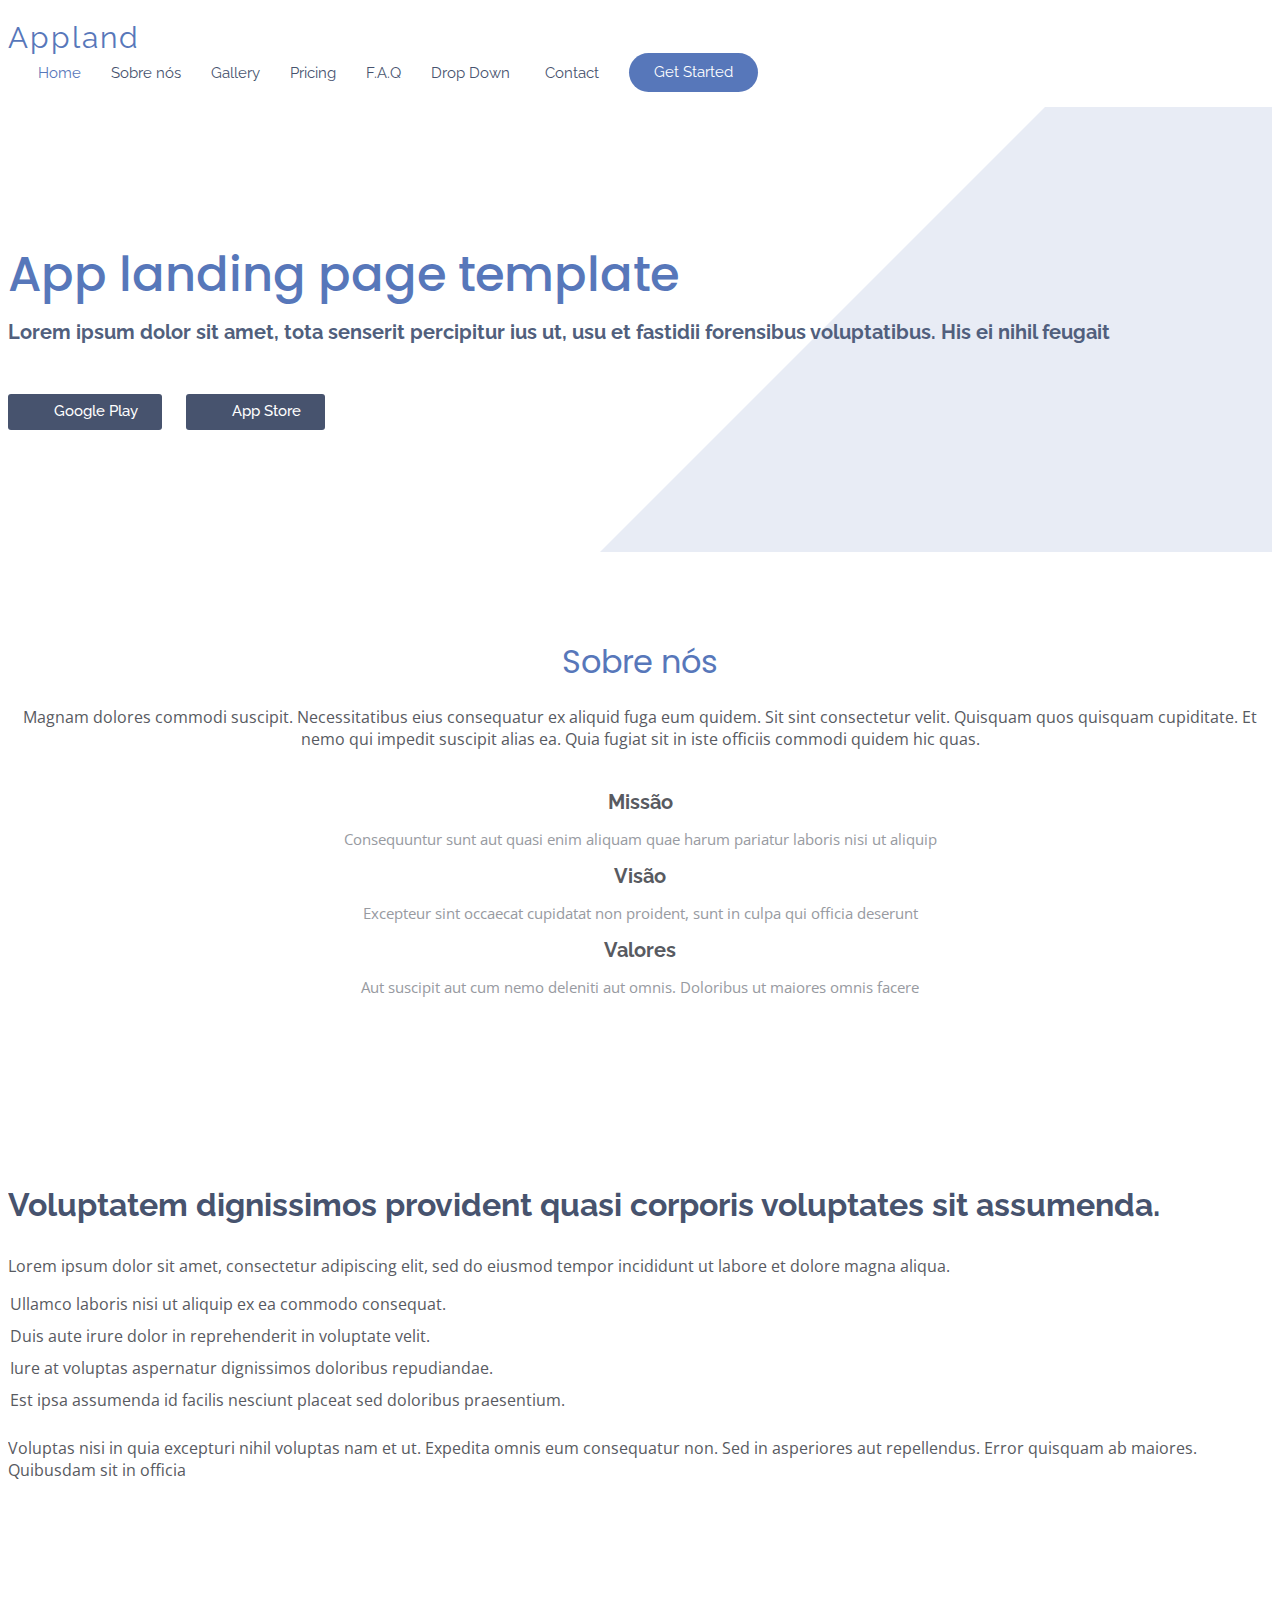
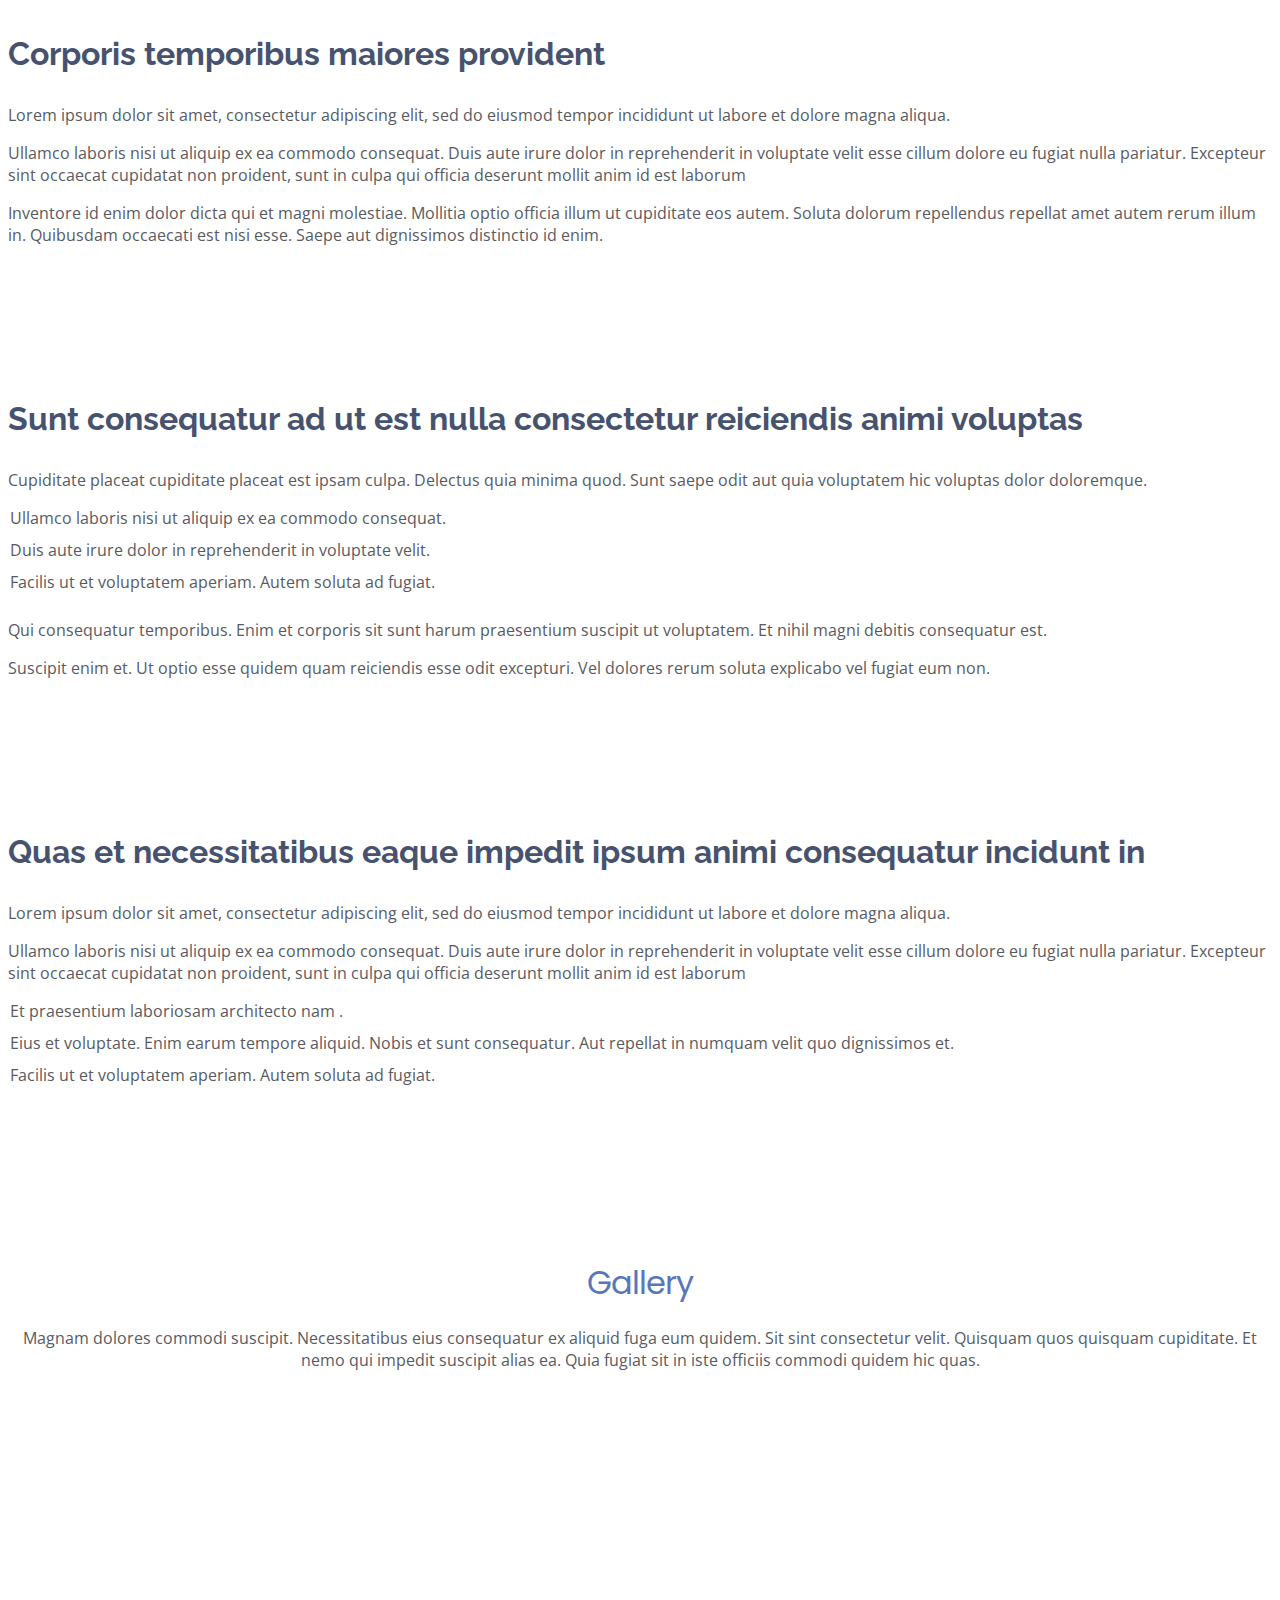
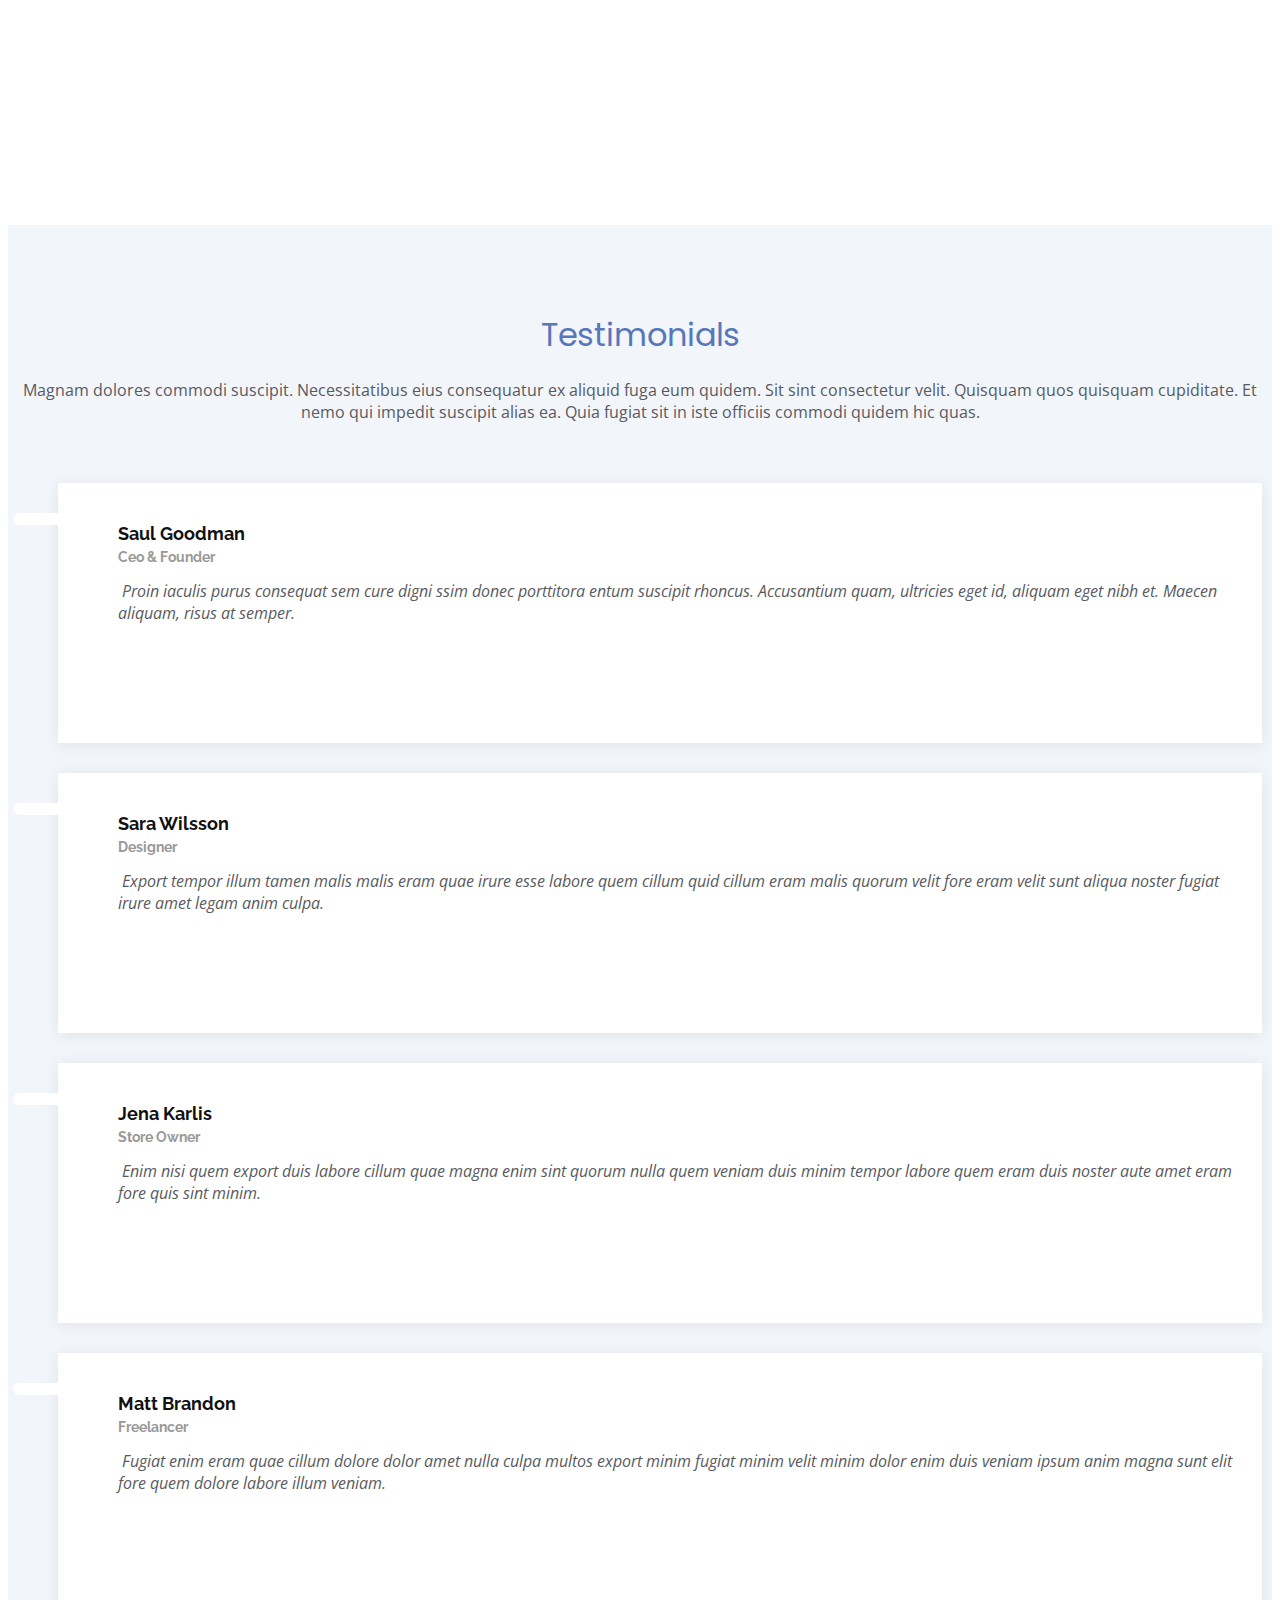
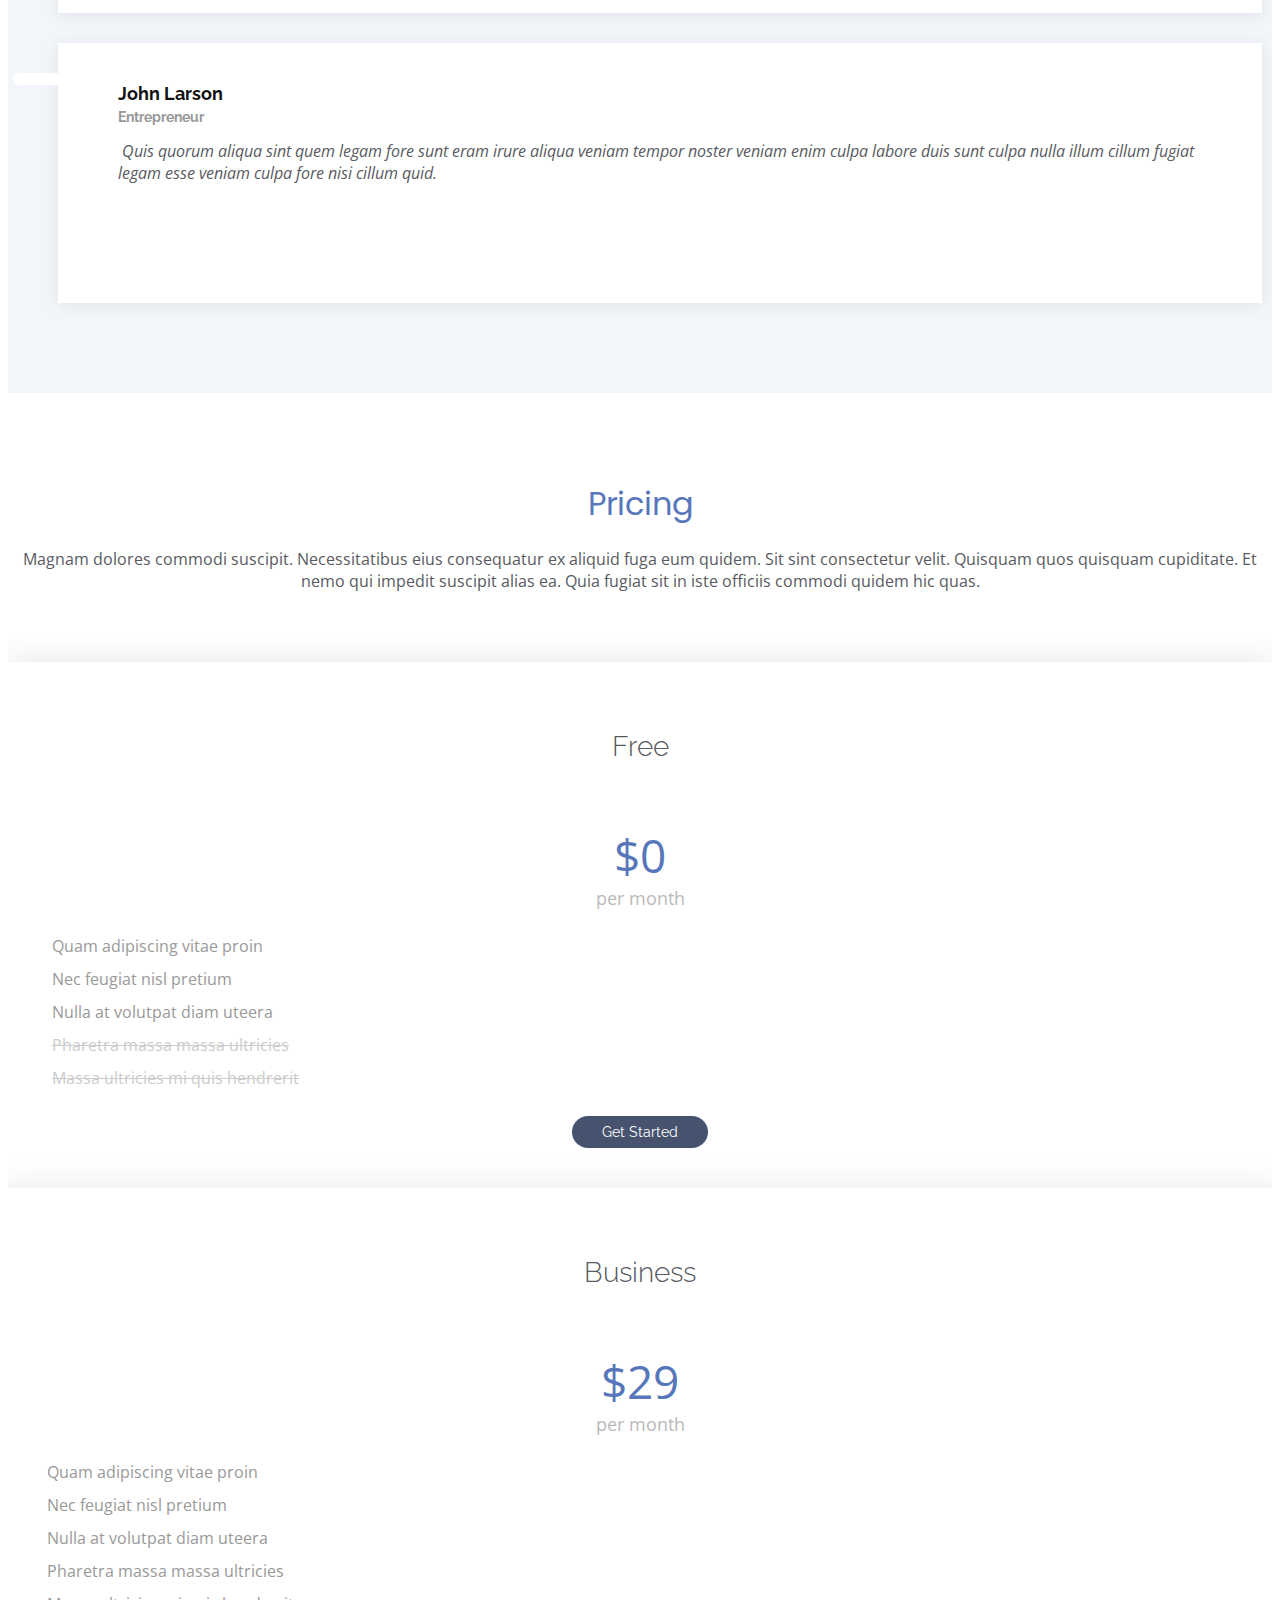
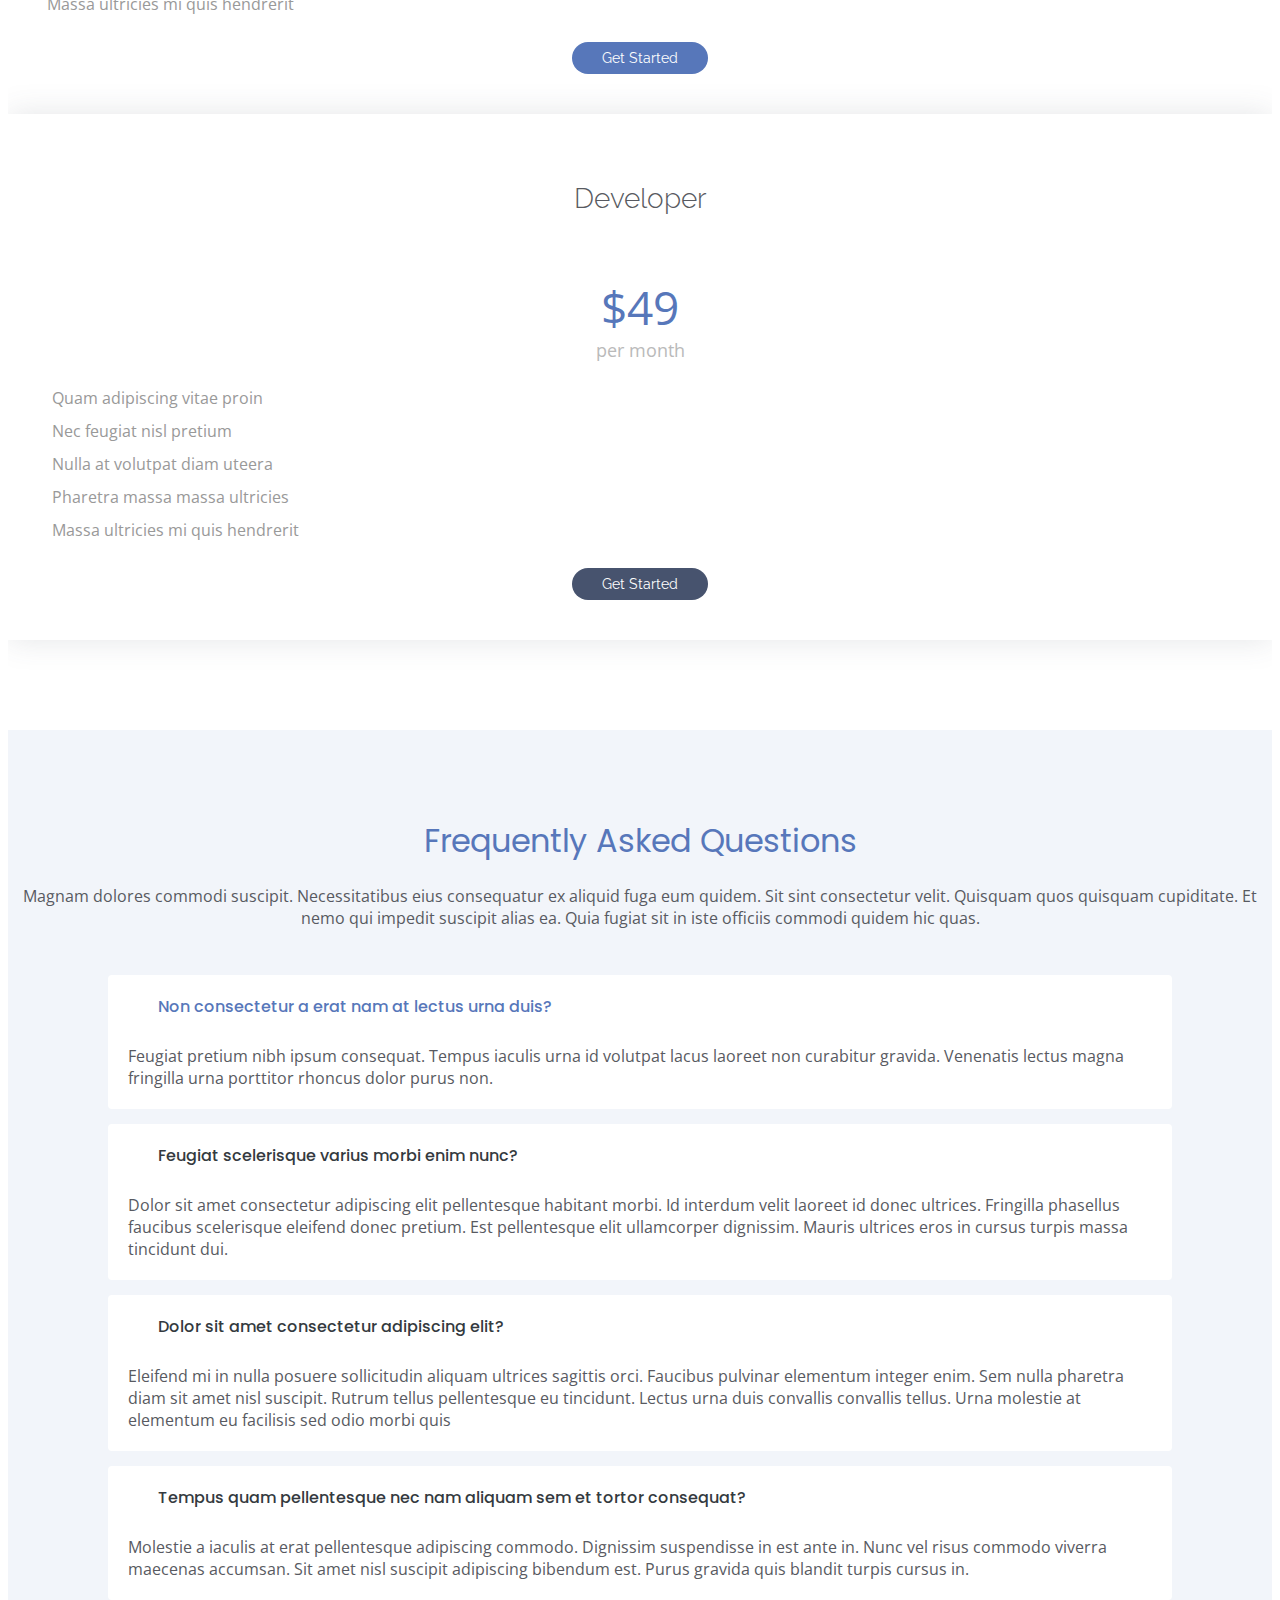
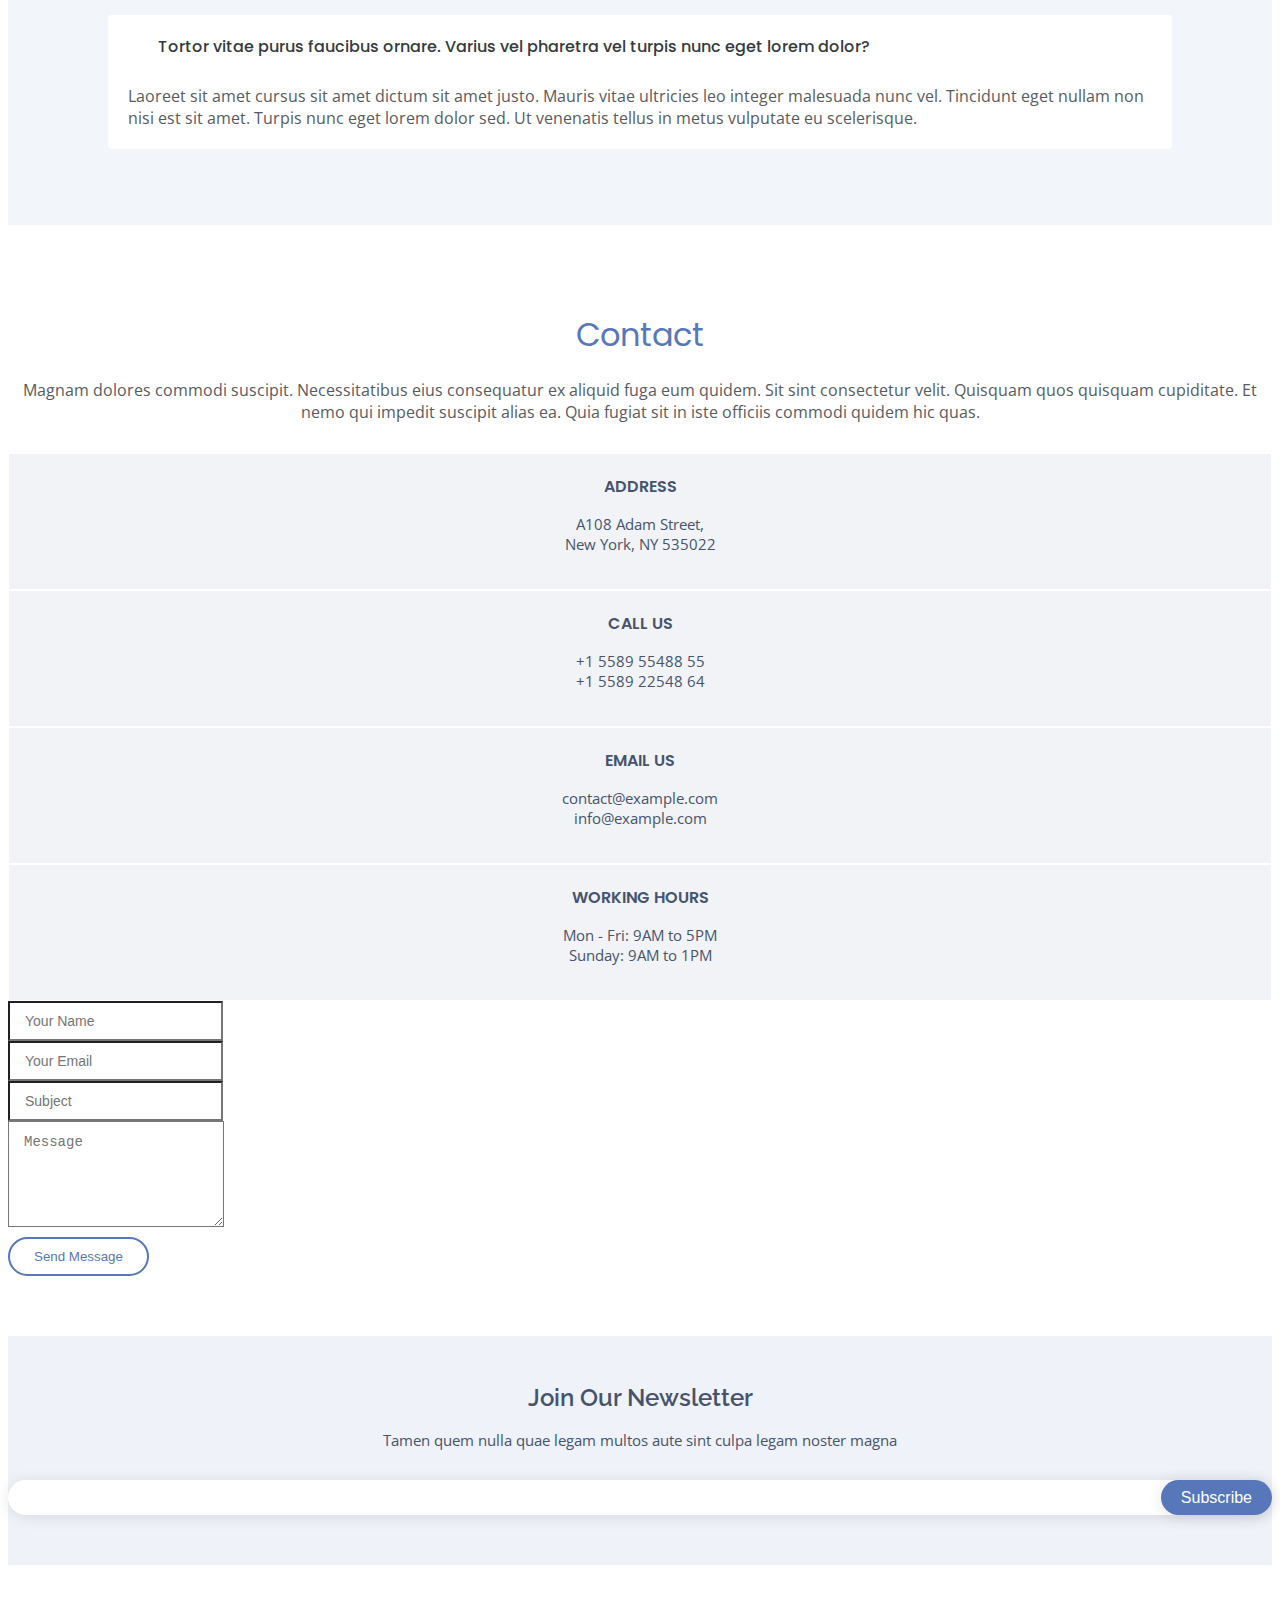
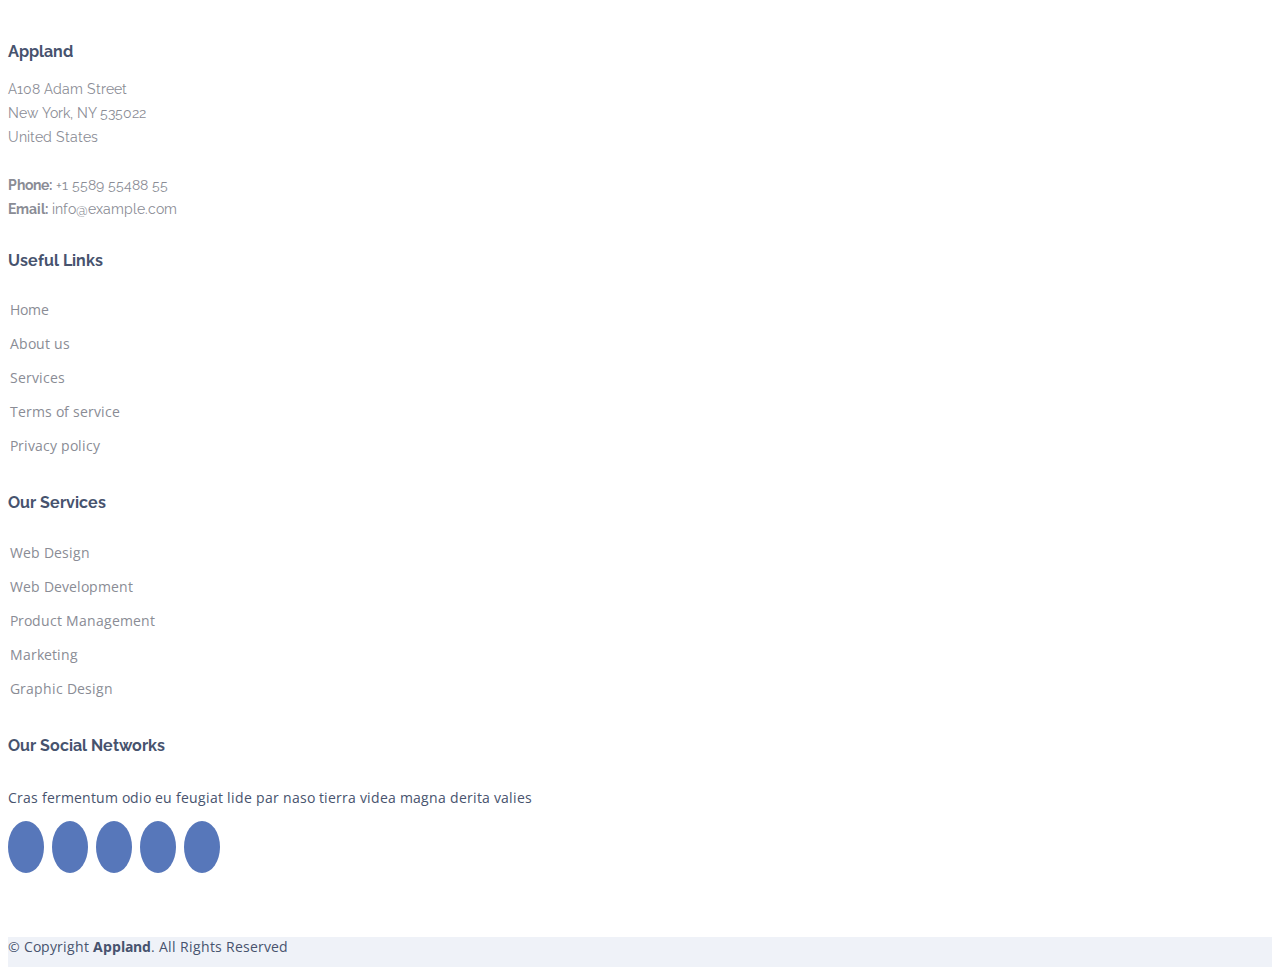
==== index.html @ a2b872aa "feat: adding about-us section structure" ====
<!DOCTYPE html>
<html lang="en">

<head>
  <meta charset="utf-8">
  <meta content="width=device-width, initial-scale=1.0" name="viewport">

  <title>Appland Bootstrap Template - Index</title>
  <meta content="" name="description">
  <meta content="" name="keywords">

  <!-- Favicons -->
  <link href="assets/img/favicon.png" rel="icon">
  <link href="assets/img/apple-touch-icon.png" rel="apple-touch-icon">

  <!-- Google Fonts -->
  <link href="https://fonts.googleapis.com/css?family=Open+Sans:300,300i,400,400i,600,600i,700,700i|Raleway:300,300i,400,400i,500,500i,600,600i,700,700i|Poppins:300,300i,400,400i,500,500i,600,600i,700,700i" rel="stylesheet">

  <!-- Vendor CSS Files -->
  <link href="assets/vendor/aos/aos.css" rel="stylesheet">
  <link href="assets/vendor/bootstrap/css/bootstrap.min.css" rel="stylesheet">
  <link href="assets/vendor/bootstrap-icons/bootstrap-icons.css" rel="stylesheet">
  <link href="assets/vendor/boxicons/css/boxicons.min.css" rel="stylesheet">
  <link href="assets/vendor/glightbox/css/glightbox.min.css" rel="stylesheet">
  <link href="assets/vendor/swiper/swiper-bundle.min.css" rel="stylesheet">

  <!-- Template Main CSS File -->
  <link href="assets/css/style.css" rel="stylesheet">

  <!-- =======================================================
  * Template Name: Appland - v4.3.0
  * Template URL: https://bootstrapmade.com/free-bootstrap-app-landing-page-template/
  * Author: BootstrapMade.com
  * License: https://bootstrapmade.com/license/
  ======================================================== -->
</head>

<body>

  <!-- ======= Header ======= -->
  <header id="header" class="fixed-top  header-transparent ">
    <div class="container d-flex align-items-center justify-content-between">

      <div class="logo">
        <h1><a href="index.html">Appland</a></h1>
        <!-- Uncomment below if you prefer to use an image logo -->
        <!-- <a href="index.html"><img src="assets/img/logo.png" alt="" class="img-fluid"></a>-->
      </div>

      <nav id="navbar" class="navbar">
        <ul>
          <li><a class="nav-link scrollto active" href="#hero">Home</a></li>
          <li><a class="nav-link scrollto" href="#about-us">Sobre nós</a></li>
          <li><a class="nav-link scrollto" href="#gallery">Gallery</a></li>
          <li><a class="nav-link scrollto" href="#pricing">Pricing</a></li>
          <li><a class="nav-link scrollto" href="#faq">F.A.Q</a></li>
          <li class="dropdown"><a href="#"><span>Drop Down</span> <i class="bi bi-chevron-down"></i></a>
            <ul>
              <li><a href="#">Drop Down 1</a></li>
              <li class="dropdown"><a href="#"><span>Deep Drop Down</span> <i class="bi bi-chevron-right"></i></a>
                <ul>
                  <li><a href="#">Deep Drop Down 1</a></li>
                  <li><a href="#">Deep Drop Down 2</a></li>
                  <li><a href="#">Deep Drop Down 3</a></li>
                  <li><a href="#">Deep Drop Down 4</a></li>
                  <li><a href="#">Deep Drop Down 5</a></li>
                </ul>
              </li>
              <li><a href="#">Drop Down 2</a></li>
              <li><a href="#">Drop Down 3</a></li>
              <li><a href="#">Drop Down 4</a></li>
            </ul>
          </li>
          <li><a class="nav-link scrollto" href="#contact">Contact</a></li>
          <li><a class="getstarted scrollto" href="#features">Get Started</a></li>
        </ul>
        <i class="bi bi-list mobile-nav-toggle"></i>
      </nav><!-- .navbar -->

    </div>
  </header><!-- End Header -->

  <!-- ======= Hero Section ======= -->
  <section id="hero" class="d-flex align-items-center">

    <div class="container">
      <div class="row">
        <div class="col-lg-6 d-lg-flex flex-lg-column justify-content-center align-items-stretch pt-5 pt-lg-0 order-2 order-lg-1" data-aos="fade-up">
          <div>
            <h1>App landing page template</h1>
            <h2>Lorem ipsum dolor sit amet, tota senserit percipitur ius ut, usu et fastidii forensibus voluptatibus. His ei nihil feugait</h2>
            <a href="#" class="download-btn"><i class="bx bxl-play-store"></i> Google Play</a>
            <a href="#" class="download-btn"><i class="bx bxl-apple"></i> App Store</a>
          </div>
        </div>
        <div class="col-lg-6 d-lg-flex flex-lg-column align-items-stretch order-1 order-lg-2 hero-img" data-aos="fade-up">
          <img src="assets/img/hero-img.png" class="img-fluid" alt="">
        </div>
      </div>
    </div>

  </section><!-- End Hero -->

  <main id="main">

    <!-- ======= App Features Section ======= -->
    <!--
    <section id="features" class="features">
      <div class="container">

        <div class="section-title">
          <h2>App Features</h2>
          <p>Magnam dolores commodi suscipit. Necessitatibus eius consequatur ex aliquid fuga eum quidem. Sit sint consectetur velit. Quisquam quos quisquam cupiditate. Et nemo qui impedit suscipit alias ea. Quia fugiat sit in iste officiis commodi quidem hic quas.</p>
        </div>

        <div class="row no-gutters">
          <div class="col-xl-7 d-flex align-items-stretch order-2 order-lg-1">
            <div class="content d-flex flex-column justify-content-center">
              <div class="row">
                <div class="col-md-6 icon-box" data-aos="fade-up">
                  <i class="bx bx-receipt"></i>
                  <h4>Corporis voluptates sit</h4>
                  <p>Consequuntur sunt aut quasi enim aliquam quae harum pariatur laboris nisi ut aliquip</p>
                </div>
                <div class="col-md-6 icon-box" data-aos="fade-up" data-aos-delay="100">
                  <i class="bx bx-cube-alt"></i>
                  <h4>Ullamco laboris nisi</h4>
                  <p>Excepteur sint occaecat cupidatat non proident, sunt in culpa qui officia deserunt</p>
                </div>
                <div class="col-md-6 icon-box" data-aos="fade-up" data-aos-delay="200">
                  <i class="bx bx-images"></i>
                  <h4>Labore consequatur</h4>
                  <p>Aut suscipit aut cum nemo deleniti aut omnis. Doloribus ut maiores omnis facere</p>
                </div>
                <div class="col-md-6 icon-box" data-aos="fade-up" data-aos-delay="300">
                  <i class="bx bx-shield"></i>
                  <h4>Beatae veritatis</h4>
                  <p>Expedita veritatis consequuntur nihil tempore laudantium vitae denat pacta</p>
                </div>
                <div class="col-md-6 icon-box" data-aos="fade-up" data-aos-delay="400">
                  <i class="bx bx-atom"></i>
                  <h4>Molestiae dolor</h4>
                  <p>Et fuga et deserunt et enim. Dolorem architecto ratione tensa raptor marte</p>
                </div>
                <div class="col-md-6 icon-box" data-aos="fade-up" data-aos-delay="500">
                  <i class="bx bx-id-card"></i>
                  <h4>Explicabo consectetur</h4>
                  <p>Est autem dicta beatae suscipit. Sint veritatis et sit quasi ab aut inventore</p>
                </div>
              </div>
            </div>
          </div>
          <div class="image col-xl-5 d-flex align-items-stretch justify-content-center order-1 order-lg-2" data-aos="fade-left" data-aos-delay="100">
            <img src="assets/img/features.svg" class="img-fluid" alt="">
          </div>
        </div>

      </div>
    </section>
    -->
    <!-- End App Features Section -->

    <!-- ======= About Us Section ======= -->
    <section id="about-us" class="about-us">
      <div class="container">

        <div class="section-title">
          <h2>Sobre nós</h2>
          <p>Magnam dolores commodi suscipit. Necessitatibus eius consequatur ex aliquid fuga eum quidem. Sit sint consectetur velit. Quisquam quos quisquam cupiditate. Et nemo qui impedit suscipit alias ea. Quia fugiat sit in iste officiis commodi quidem hic quas.</p>
        </div>
          <div class="row">
            <div class="col-md-4 icon-box" data-aos="fade-up">
              <div class="row">
                <i class="bx bx-bullseye"></i>
                <h4>Missão</h4>
                <p>Consequuntur sunt aut quasi enim aliquam quae harum pariatur laboris nisi ut aliquip</p>
              </div>
            </div>
            <div class="col-md-4 icon-box" data-aos="fade-up" data-aos-delay="100">
              <div class="row">
                <i class="bx bx-trending-up"></i>
                <h4>Visão</h4>
                <p>Excepteur sint occaecat cupidatat non proident, sunt in culpa qui officia deserunt</p>
              </div>
            </div>
            <div class="col-md-4 icon-box" data-aos="fade-up" data-aos-delay="200">
              <div class="row">
                <i class="bx bx-star"></i>
                <h4>Valores</h4>
                <p>Aut suscipit aut cum nemo deleniti aut omnis. Doloribus ut maiores omnis facere</p>
              </div>
            </div>
          </div>
      </div>
    </section><!-- End About Us Section -->

    <!-- ======= Details Section ======= -->
    <section id="details" class="details">
      <div class="container">

        <div class="row content">
          <div class="col-md-4" data-aos="fade-right">
            <img src="assets/img/details-1.png" class="img-fluid" alt="">
          </div>
          <div class="col-md-8 pt-4" data-aos="fade-up">
            <h3>Voluptatem dignissimos provident quasi corporis voluptates sit assumenda.</h3>
            <p class="fst-italic">
              Lorem ipsum dolor sit amet, consectetur adipiscing elit, sed do eiusmod tempor incididunt ut labore et dolore
              magna aliqua.
            </p>
            <ul>
              <li><i class="bi bi-check"></i> Ullamco laboris nisi ut aliquip ex ea commodo consequat.</li>
              <li><i class="bi bi-check"></i> Duis aute irure dolor in reprehenderit in voluptate velit.</li>
              <li><i class="bi bi-check"></i> Iure at voluptas aspernatur dignissimos doloribus repudiandae.</li>
              <li><i class="bi bi-check"></i> Est ipsa assumenda id facilis nesciunt placeat sed doloribus praesentium.</li>
            </ul>
            <p>
              Voluptas nisi in quia excepturi nihil voluptas nam et ut. Expedita omnis eum consequatur non. Sed in asperiores aut repellendus. Error quisquam ab maiores. Quibusdam sit in officia
            </p>
          </div>
        </div>

        <div class="row content">
          <div class="col-md-4 order-1 order-md-2" data-aos="fade-left">
            <img src="assets/img/details-2.png" class="img-fluid" alt="">
          </div>
          <div class="col-md-8 pt-5 order-2 order-md-1" data-aos="fade-up">
            <h3>Corporis temporibus maiores provident</h3>
            <p class="fst-italic">
              Lorem ipsum dolor sit amet, consectetur adipiscing elit, sed do eiusmod tempor incididunt ut labore et dolore
              magna aliqua.
            </p>
            <p>
              Ullamco laboris nisi ut aliquip ex ea commodo consequat. Duis aute irure dolor in reprehenderit in voluptate
              velit esse cillum dolore eu fugiat nulla pariatur. Excepteur sint occaecat cupidatat non proident, sunt in
              culpa qui officia deserunt mollit anim id est laborum
            </p>
            <p>
              Inventore id enim dolor dicta qui et magni molestiae. Mollitia optio officia illum ut cupiditate eos autem. Soluta dolorum repellendus repellat amet autem rerum illum in. Quibusdam occaecati est nisi esse. Saepe aut dignissimos distinctio id enim.
            </p>
          </div>
        </div>

        <div class="row content">
          <div class="col-md-4" data-aos="fade-right">
            <img src="assets/img/details-3.png" class="img-fluid" alt="">
          </div>
          <div class="col-md-8 pt-5" data-aos="fade-up">
            <h3>Sunt consequatur ad ut est nulla consectetur reiciendis animi voluptas</h3>
            <p>Cupiditate placeat cupiditate placeat est ipsam culpa. Delectus quia minima quod. Sunt saepe odit aut quia voluptatem hic voluptas dolor doloremque.</p>
            <ul>
              <li><i class="bi bi-check"></i> Ullamco laboris nisi ut aliquip ex ea commodo consequat.</li>
              <li><i class="bi bi-check"></i> Duis aute irure dolor in reprehenderit in voluptate velit.</li>
              <li><i class="bi bi-check"></i> Facilis ut et voluptatem aperiam. Autem soluta ad fugiat.</li>
            </ul>
            <p>
              Qui consequatur temporibus. Enim et corporis sit sunt harum praesentium suscipit ut voluptatem. Et nihil magni debitis consequatur est.
            </p>
            <p>
              Suscipit enim et. Ut optio esse quidem quam reiciendis esse odit excepturi. Vel dolores rerum soluta explicabo vel fugiat eum non.
            </p>
          </div>
        </div>

        <div class="row content">
          <div class="col-md-4 order-1 order-md-2" data-aos="fade-left">
            <img src="assets/img/details-4.png" class="img-fluid" alt="">
          </div>
          <div class="col-md-8 pt-5 order-2 order-md-1" data-aos="fade-up">
            <h3>Quas et necessitatibus eaque impedit ipsum animi consequatur incidunt in</h3>
            <p class="fst-italic">
              Lorem ipsum dolor sit amet, consectetur adipiscing elit, sed do eiusmod tempor incididunt ut labore et dolore
              magna aliqua.
            </p>
            <p>
              Ullamco laboris nisi ut aliquip ex ea commodo consequat. Duis aute irure dolor in reprehenderit in voluptate
              velit esse cillum dolore eu fugiat nulla pariatur. Excepteur sint occaecat cupidatat non proident, sunt in
              culpa qui officia deserunt mollit anim id est laborum
            </p>
            <ul>
              <li><i class="bi bi-check"></i> Et praesentium laboriosam architecto nam .</li>
              <li><i class="bi bi-check"></i> Eius et voluptate. Enim earum tempore aliquid. Nobis et sunt consequatur. Aut repellat in numquam velit quo dignissimos et.</li>
              <li><i class="bi bi-check"></i> Facilis ut et voluptatem aperiam. Autem soluta ad fugiat.</li>
            </ul>
          </div>
        </div>

      </div>
    </section><!-- End Details Section -->

    <!-- ======= Gallery Section ======= -->
    <section id="gallery" class="gallery">
      <div class="container" data-aos="fade-up">

        <div class="section-title">
          <h2>Gallery</h2>
          <p>Magnam dolores commodi suscipit. Necessitatibus eius consequatur ex aliquid fuga eum quidem. Sit sint consectetur velit. Quisquam quos quisquam cupiditate. Et nemo qui impedit suscipit alias ea. Quia fugiat sit in iste officiis commodi quidem hic quas.</p>
        </div>

      </div>

      <div class="container-fluid" data-aos="fade-up">
        <div class="gallery-slider swiper-container">
          <div class="swiper-wrapper">
            <div class="swiper-slide"><a href="assets/img/gallery/gallery-1.png" class="gallery-lightbox" data-gall="gallery-carousel"><img src="assets/img/gallery/gallery-1.png" class="img-fluid" alt=""></a></div>
            <div class="swiper-slide"><a href="assets/img/gallery/gallery-2.png" class="gallery-lightbox" data-gall="gallery-carousel"><img src="assets/img/gallery/gallery-2.png" class="img-fluid" alt=""></a></div>
            <div class="swiper-slide"><a href="assets/img/gallery/gallery-3.png" class="gallery-lightbox" data-gall="gallery-carousel"><img src="assets/img/gallery/gallery-3.png" class="img-fluid" alt=""></a></div>
            <div class="swiper-slide"><a href="assets/img/gallery/gallery-4.png" class="gallery-lightbox" data-gall="gallery-carousel"><img src="assets/img/gallery/gallery-4.png" class="img-fluid" alt=""></a></div>
            <div class="swiper-slide"><a href="assets/img/gallery/gallery-5.png" class="gallery-lightbox" data-gall="gallery-carousel"><img src="assets/img/gallery/gallery-5.png" class="img-fluid" alt=""></a></div>
            <div class="swiper-slide"><a href="assets/img/gallery/gallery-6.png" class="gallery-lightbox" data-gall="gallery-carousel"><img src="assets/img/gallery/gallery-6.png" class="img-fluid" alt=""></a></div>
            <div class="swiper-slide"><a href="assets/img/gallery/gallery-7.png" class="gallery-lightbox" data-gall="gallery-carousel"><img src="assets/img/gallery/gallery-7.png" class="img-fluid" alt=""></a></div>
            <div class="swiper-slide"><a href="assets/img/gallery/gallery-8.png" class="gallery-lightbox" data-gall="gallery-carousel"><img src="assets/img/gallery/gallery-8.png" class="img-fluid" alt=""></a></div>
            <div class="swiper-slide"><a href="assets/img/gallery/gallery-9.png" class="gallery-lightbox" data-gall="gallery-carousel"><img src="assets/img/gallery/gallery-9.png" class="img-fluid" alt=""></a></div>
            <div class="swiper-slide"><a href="assets/img/gallery/gallery-10.png" class="gallery-lightbox" data-gall="gallery-carousel"><img src="assets/img/gallery/gallery-10.png" class="img-fluid" alt=""></a></div>
            <div class="swiper-slide"><a href="assets/img/gallery/gallery-11.png" class="gallery-lightbox" data-gall="gallery-carousel"><img src="assets/img/gallery/gallery-11.png" class="img-fluid" alt=""></a></div>
            <div class="swiper-slide"><a href="assets/img/gallery/gallery-12.png" class="gallery-lightbox" data-gall="gallery-carousel"><img src="assets/img/gallery/gallery-12.png" class="img-fluid" alt=""></a></div>
          </div>
          <div class="swiper-pagination"></div>
        </div>

      </div>
    </section><!-- End Gallery Section -->

    <!-- ======= Testimonials Section ======= -->
    <section id="testimonials" class="testimonials section-bg">
      <div class="container" data-aos="fade-up">

        <div class="section-title">
          <h2>Testimonials</h2>
          <p>Magnam dolores commodi suscipit. Necessitatibus eius consequatur ex aliquid fuga eum quidem. Sit sint consectetur velit. Quisquam quos quisquam cupiditate. Et nemo qui impedit suscipit alias ea. Quia fugiat sit in iste officiis commodi quidem hic quas.</p>
        </div>

        <div class="testimonials-slider swiper-container" data-aos="fade-up" data-aos-delay="100">
          <div class="swiper-wrapper">

            <div class="swiper-slide">
              <div class="testimonial-item">
                <img src="assets/img/testimonials/testimonials-1.jpg" class="testimonial-img" alt="">
                <h3>Saul Goodman</h3>
                <h4>Ceo &amp; Founder</h4>
                <p>
                  <i class="bx bxs-quote-alt-left quote-icon-left"></i>
                  Proin iaculis purus consequat sem cure digni ssim donec porttitora entum suscipit rhoncus. Accusantium quam, ultricies eget id, aliquam eget nibh et. Maecen aliquam, risus at semper.
                  <i class="bx bxs-quote-alt-right quote-icon-right"></i>
                </p>
              </div>
            </div>

            <div class="swiper-slide">
              <div class="testimonial-item">
                <img src="assets/img/testimonials/testimonials-2.jpg" class="testimonial-img" alt="">
                <h3>Sara Wilsson</h3>
                <h4>Designer</h4>
                <p>
                  <i class="bx bxs-quote-alt-left quote-icon-left"></i>
                  Export tempor illum tamen malis malis eram quae irure esse labore quem cillum quid cillum eram malis quorum velit fore eram velit sunt aliqua noster fugiat irure amet legam anim culpa.
                  <i class="bx bxs-quote-alt-right quote-icon-right"></i>
                </p>
              </div>
            </div>

            <div class="swiper-slide">
              <div class="testimonial-item">
                <img src="assets/img/testimonials/testimonials-3.jpg" class="testimonial-img" alt="">
                <h3>Jena Karlis</h3>
                <h4>Store Owner</h4>
                <p>
                  <i class="bx bxs-quote-alt-left quote-icon-left"></i>
                  Enim nisi quem export duis labore cillum quae magna enim sint quorum nulla quem veniam duis minim tempor labore quem eram duis noster aute amet eram fore quis sint minim.
                  <i class="bx bxs-quote-alt-right quote-icon-right"></i>
                </p>
              </div>
            </div>

            <div class="swiper-slide">
              <div class="testimonial-item">
                <img src="assets/img/testimonials/testimonials-4.jpg" class="testimonial-img" alt="">
                <h3>Matt Brandon</h3>
                <h4>Freelancer</h4>
                <p>
                  <i class="bx bxs-quote-alt-left quote-icon-left"></i>
                  Fugiat enim eram quae cillum dolore dolor amet nulla culpa multos export minim fugiat minim velit minim dolor enim duis veniam ipsum anim magna sunt elit fore quem dolore labore illum veniam.
                  <i class="bx bxs-quote-alt-right quote-icon-right"></i>
                </p>
              </div>
            </div>

            <div class="swiper-slide">
              <div class="testimonial-item">
                <img src="assets/img/testimonials/testimonials-5.jpg" class="testimonial-img" alt="">
                <h3>John Larson</h3>
                <h4>Entrepreneur</h4>
                <p>
                  <i class="bx bxs-quote-alt-left quote-icon-left"></i>
                  Quis quorum aliqua sint quem legam fore sunt eram irure aliqua veniam tempor noster veniam enim culpa labore duis sunt culpa nulla illum cillum fugiat legam esse veniam culpa fore nisi cillum quid.
                  <i class="bx bxs-quote-alt-right quote-icon-right"></i>
                </p>
              </div>
            </div>

          </div>
          <div class="swiper-pagination"></div>
        </div>

      </div>
    </section><!-- End Testimonials Section -->

    <!-- ======= Pricing Section ======= -->
    <section id="pricing" class="pricing">
      <div class="container">

        <div class="section-title">
          <h2>Pricing</h2>
          <p>Magnam dolores commodi suscipit. Necessitatibus eius consequatur ex aliquid fuga eum quidem. Sit sint consectetur velit. Quisquam quos quisquam cupiditate. Et nemo qui impedit suscipit alias ea. Quia fugiat sit in iste officiis commodi quidem hic quas.</p>
        </div>

        <div class="row no-gutters">

          <div class="col-lg-4 box" data-aos="fade-right">
            <h3>Free</h3>
            <h4>$0<span>per month</span></h4>
            <ul>
              <li><i class="bx bx-check"></i> Quam adipiscing vitae proin</li>
              <li><i class="bx bx-check"></i> Nec feugiat nisl pretium</li>
              <li><i class="bx bx-check"></i> Nulla at volutpat diam uteera</li>
              <li class="na"><i class="bx bx-x"></i> <span>Pharetra massa massa ultricies</span></li>
              <li class="na"><i class="bx bx-x"></i> <span>Massa ultricies mi quis hendrerit</span></li>
            </ul>
            <a href="#" class="get-started-btn">Get Started</a>
          </div>

          <div class="col-lg-4 box featured" data-aos="fade-up">
            <h3>Business</h3>
            <h4>$29<span>per month</span></h4>
            <ul>
              <li><i class="bx bx-check"></i> Quam adipiscing vitae proin</li>
              <li><i class="bx bx-check"></i> Nec feugiat nisl pretium</li>
              <li><i class="bx bx-check"></i> Nulla at volutpat diam uteera</li>
              <li><i class="bx bx-check"></i> Pharetra massa massa ultricies</li>
              <li><i class="bx bx-check"></i> Massa ultricies mi quis hendrerit</li>
            </ul>
            <a href="#" class="get-started-btn">Get Started</a>
          </div>

          <div class="col-lg-4 box" data-aos="fade-left">
            <h3>Developer</h3>
            <h4>$49<span>per month</span></h4>
            <ul>
              <li><i class="bx bx-check"></i> Quam adipiscing vitae proin</li>
              <li><i class="bx bx-check"></i> Nec feugiat nisl pretium</li>
              <li><i class="bx bx-check"></i> Nulla at volutpat diam uteera</li>
              <li><i class="bx bx-check"></i> Pharetra massa massa ultricies</li>
              <li><i class="bx bx-check"></i> Massa ultricies mi quis hendrerit</li>
            </ul>
            <a href="#" class="get-started-btn">Get Started</a>
          </div>

        </div>

      </div>
    </section><!-- End Pricing Section -->

    <!-- ======= Frequently Asked Questions Section ======= -->
    <section id="faq" class="faq section-bg">
      <div class="container" data-aos="fade-up">

        <div class="section-title">

          <h2>Frequently Asked Questions</h2>
          <p>Magnam dolores commodi suscipit. Necessitatibus eius consequatur ex aliquid fuga eum quidem. Sit sint consectetur velit. Quisquam quos quisquam cupiditate. Et nemo qui impedit suscipit alias ea. Quia fugiat sit in iste officiis commodi quidem hic quas.</p>
        </div>

        <div class="accordion-list">
          <ul>
            <li data-aos="fade-up">
              <i class="bx bx-help-circle icon-help"></i> <a data-bs-toggle="collapse" class="collapse" data-bs-target="#accordion-list-1">Non consectetur a erat nam at lectus urna duis? <i class="bx bx-chevron-down icon-show"></i><i class="bx bx-chevron-up icon-close"></i></a>
              <div id="accordion-list-1" class="collapse show" data-bs-parent=".accordion-list">
                <p>
                  Feugiat pretium nibh ipsum consequat. Tempus iaculis urna id volutpat lacus laoreet non curabitur gravida. Venenatis lectus magna fringilla urna porttitor rhoncus dolor purus non.
                </p>
              </div>
            </li>

            <li data-aos="fade-up" data-aos-delay="100">
              <i class="bx bx-help-circle icon-help"></i> <a data-bs-toggle="collapse" data-bs-target="#accordion-list-2" class="collapsed">Feugiat scelerisque varius morbi enim nunc? <i class="bx bx-chevron-down icon-show"></i><i class="bx bx-chevron-up icon-close"></i></a>
              <div id="accordion-list-2" class="collapse" data-bs-parent=".accordion-list">
                <p>
                  Dolor sit amet consectetur adipiscing elit pellentesque habitant morbi. Id interdum velit laoreet id donec ultrices. Fringilla phasellus faucibus scelerisque eleifend donec pretium. Est pellentesque elit ullamcorper dignissim. Mauris ultrices eros in cursus turpis massa tincidunt dui.
                </p>
              </div>
            </li>

            <li data-aos="fade-up" data-aos-delay="200">
              <i class="bx bx-help-circle icon-help"></i> <a data-bs-toggle="collapse" data-bs-target="#accordion-list-3" class="collapsed">Dolor sit amet consectetur adipiscing elit? <i class="bx bx-chevron-down icon-show"></i><i class="bx bx-chevron-up icon-close"></i></a>
              <div id="accordion-list-3" class="collapse" data-bs-parent=".accordion-list">
                <p>
                  Eleifend mi in nulla posuere sollicitudin aliquam ultrices sagittis orci. Faucibus pulvinar elementum integer enim. Sem nulla pharetra diam sit amet nisl suscipit. Rutrum tellus pellentesque eu tincidunt. Lectus urna duis convallis convallis tellus. Urna molestie at elementum eu facilisis sed odio morbi quis
                </p>
              </div>
            </li>

            <li data-aos="fade-up" data-aos-delay="300">
              <i class="bx bx-help-circle icon-help"></i> <a data-bs-toggle="collapse" data-bs-target="#accordion-list-4" class="collapsed">Tempus quam pellentesque nec nam aliquam sem et tortor consequat? <i class="bx bx-chevron-down icon-show"></i><i class="bx bx-chevron-up icon-close"></i></a>
              <div id="accordion-list-4" class="collapse" data-bs-parent=".accordion-list">
                <p>
                  Molestie a iaculis at erat pellentesque adipiscing commodo. Dignissim suspendisse in est ante in. Nunc vel risus commodo viverra maecenas accumsan. Sit amet nisl suscipit adipiscing bibendum est. Purus gravida quis blandit turpis cursus in.
                </p>
              </div>
            </li>

            <li data-aos="fade-up" data-aos-delay="400">
              <i class="bx bx-help-circle icon-help"></i> <a data-bs-toggle="collapse" data-bs-target="#accordion-list-5" class="collapsed">Tortor vitae purus faucibus ornare. Varius vel pharetra vel turpis nunc eget lorem dolor? <i class="bx bx-chevron-down icon-show"></i><i class="bx bx-chevron-up icon-close"></i></a>
              <div id="accordion-list-5" class="collapse" data-bs-parent=".accordion-list">
                <p>
                  Laoreet sit amet cursus sit amet dictum sit amet justo. Mauris vitae ultricies leo integer malesuada nunc vel. Tincidunt eget nullam non nisi est sit amet. Turpis nunc eget lorem dolor sed. Ut venenatis tellus in metus vulputate eu scelerisque.
                </p>
              </div>
            </li>

          </ul>
        </div>

      </div>
    </section><!-- End Frequently Asked Questions Section -->

    <!-- ======= Contact Section ======= -->
    <section id="contact" class="contact">
      <div class="container" data-aos="fade-up">

        <div class="section-title">
          <h2>Contact</h2>
          <p>Magnam dolores commodi suscipit. Necessitatibus eius consequatur ex aliquid fuga eum quidem. Sit sint consectetur velit. Quisquam quos quisquam cupiditate. Et nemo qui impedit suscipit alias ea. Quia fugiat sit in iste officiis commodi quidem hic quas.</p>
        </div>

        <div class="row">

          <div class="col-lg-6">
            <div class="row">
              <div class="col-lg-6 info">
                <i class="bx bx-map"></i>
                <h4>Address</h4>
                <p>A108 Adam Street,<br>New York, NY 535022</p>
              </div>
              <div class="col-lg-6 info">
                <i class="bx bx-phone"></i>
                <h4>Call Us</h4>
                <p>+1 5589 55488 55<br>+1 5589 22548 64</p>
              </div>
              <div class="col-lg-6 info">
                <i class="bx bx-envelope"></i>
                <h4>Email Us</h4>
                <p>contact@example.com<br>info@example.com</p>
              </div>
              <div class="col-lg-6 info">
                <i class="bx bx-time-five"></i>
                <h4>Working Hours</h4>
                <p>Mon - Fri: 9AM to 5PM<br>Sunday: 9AM to 1PM</p>
              </div>
            </div>
          </div>

          <div class="col-lg-6">
            <form action="forms/contact.php" method="post" role="form" class="php-email-form" data-aos="fade-up">
              <div class="form-group">
                <input placeholder="Your Name" type="text" name="name" class="form-control" id="name" required>
              </div>
              <div class="form-group mt-3">
                <input placeholder="Your Email" type="email" class="form-control" name="email" id="email" required>
              </div>
              <div class="form-group mt-3">
                <input placeholder="Subject" type="text" class="form-control" name="subject" id="subject" required>
              </div>
              <div class="form-group mt-3">
                <textarea placeholder="Message" class="form-control" name="message" rows="5" required></textarea>
              </div>
              <div class="my-3">
                <div class="loading">Loading</div>
                <div class="error-message"></div>
                <div class="sent-message">Your message has been sent. Thank you!</div>
              </div>
              <div class="text-center"><button type="submit">Send Message</button></div>
            </form>
          </div>

        </div>

      </div>
    </section><!-- End Contact Section -->

  </main><!-- End #main -->

  <!-- ======= Footer ======= -->
  <footer id="footer">

    <div class="footer-newsletter">
      <div class="container">
        <div class="row justify-content-center">
          <div class="col-lg-6">
            <h4>Join Our Newsletter</h4>
            <p>Tamen quem nulla quae legam multos aute sint culpa legam noster magna</p>
            <form action="" method="post">
              <input type="email" name="email"><input type="submit" value="Subscribe">
            </form>
          </div>
        </div>
      </div>
    </div>

    <div class="footer-top">
      <div class="container">
        <div class="row">

          <div class="col-lg-3 col-md-6 footer-contact">
            <h3>Appland</h3>
            <p>
              A108 Adam Street <br>
              New York, NY 535022<br>
              United States <br><br>
              <strong>Phone:</strong> +1 5589 55488 55<br>
              <strong>Email:</strong> info@example.com<br>
            </p>
          </div>

          <div class="col-lg-3 col-md-6 footer-links">
            <h4>Useful Links</h4>
            <ul>
              <li><i class="bx bx-chevron-right"></i> <a href="#">Home</a></li>
              <li><i class="bx bx-chevron-right"></i> <a href="#">About us</a></li>
              <li><i class="bx bx-chevron-right"></i> <a href="#">Services</a></li>
              <li><i class="bx bx-chevron-right"></i> <a href="#">Terms of service</a></li>
              <li><i class="bx bx-chevron-right"></i> <a href="#">Privacy policy</a></li>
            </ul>
          </div>

          <div class="col-lg-3 col-md-6 footer-links">
            <h4>Our Services</h4>
            <ul>
              <li><i class="bx bx-chevron-right"></i> <a href="#">Web Design</a></li>
              <li><i class="bx bx-chevron-right"></i> <a href="#">Web Development</a></li>
              <li><i class="bx bx-chevron-right"></i> <a href="#">Product Management</a></li>
              <li><i class="bx bx-chevron-right"></i> <a href="#">Marketing</a></li>
              <li><i class="bx bx-chevron-right"></i> <a href="#">Graphic Design</a></li>
            </ul>
          </div>

          <div class="col-lg-3 col-md-6 footer-links">
            <h4>Our Social Networks</h4>
            <p>Cras fermentum odio eu feugiat lide par naso tierra videa magna derita valies</p>
            <div class="social-links mt-3">
              <a href="#" class="twitter"><i class="bx bxl-twitter"></i></a>
              <a href="#" class="facebook"><i class="bx bxl-facebook"></i></a>
              <a href="#" class="instagram"><i class="bx bxl-instagram"></i></a>
              <a href="#" class="google-plus"><i class="bx bxl-skype"></i></a>
              <a href="#" class="linkedin"><i class="bx bxl-linkedin"></i></a>
            </div>
          </div>

        </div>
      </div>
    </div>

    <div class="container py-4">
      <div class="copyright">
        &copy; Copyright <strong><span>Appland</span></strong>. All Rights Reserved
      </div>
      
    </div>
  </footer><!-- End Footer -->

  <a href="#" class="back-to-top d-flex align-items-center justify-content-center"><i class="bi bi-arrow-up-short"></i></a>

  <!-- Vendor JS Files -->
  <script src="assets/vendor/aos/aos.js"></script>
  <script src="assets/vendor/bootstrap/js/bootstrap.bundle.min.js"></script>
  <script src="assets/vendor/glightbox/js/glightbox.min.js"></script>
  <script src="assets/vendor/php-email-form/validate.js"></script>
  <script src="assets/vendor/swiper/swiper-bundle.min.js"></script>

  <!-- Template Main JS File -->
  <script src="assets/js/main.js"></script>

</body>

</html>
---- assets/css/style.css ----
/**
* Template Name: Appland - v4.3.0
* Template URL: https://bootstrapmade.com/free-bootstrap-app-landing-page-template/
* Author: BootstrapMade.com
* License: https://bootstrapmade.com/license/
*/

/*--------------------------------------------------------------
# General
--------------------------------------------------------------*/
body {
  font-family: "Open Sans", sans-serif;
  color: #585a61;
}

a {
  color: #5777ba;
  text-decoration: none;
}

a:hover {
  color: #7b94c9;
  text-decoration: none;
}

h1, h2, h3, h4, h5, h6 {
  font-family: "Raleway", sans-serif;
}

/*--------------------------------------------------------------
# Back to top button
--------------------------------------------------------------*/
.back-to-top {
  position: fixed;
  visibility: hidden;
  opacity: 0;
  right: 15px;
  bottom: 15px;
  z-index: 996;
  background: #5777ba;
  width: 40px;
  height: 40px;
  border-radius: 50px;
  transition: all 0.4s;
}

.back-to-top i {
  font-size: 24px;
  color: #fff;
  line-height: 0;
}

.back-to-top:hover {
  background: #748ec6;
  color: #fff;
}

.back-to-top.active {
  visibility: visible;
  opacity: 1;
}

/*--------------------------------------------------------------
# Disable aos animation delay on mobile devices
--------------------------------------------------------------*/
@media screen and (max-width: 768px) {
  [data-aos-delay] {
    transition-delay: 0 !important;
  }
}

/*--------------------------------------------------------------
# Header
--------------------------------------------------------------*/
#header {
  transition: all 0.5s;
  z-index: 997;
  transition: all 0.5s;
  padding: 15px 0;
  background: rgba(255, 255, 255, 0.95);
}

#header.header-transparent {
  background: transparent;
}

#header.header-scrolled {
  background: rgba(255, 255, 255, 0.95);
  box-shadow: 0px 2px 15px rgba(0, 0, 0, 0.1);
}

#header .logo h1 {
  font-size: 30px;
  margin: 0;
  line-height: 1;
  font-weight: 400;
  letter-spacing: 2px;
}

#header .logo h1 a, #header .logo h1 a:hover {
  color: #5777ba;
  text-decoration: none;
}

#header .logo img {
  margin: 0;
  max-height: 40px;
}

/*--------------------------------------------------------------
# Navigation Menu
--------------------------------------------------------------*/
/**
* Desktop Navigation 
*/
.navbar {
  padding: 0;
}

.navbar ul {
  margin: 0;
  padding: 0;
  display: flex;
  list-style: none;
  align-items: center;
}

.navbar li {
  position: relative;
}

.navbar a, .navbar a:focus {
  display: flex;
  align-items: center;
  justify-content: space-between;
  padding: 10px 0 10px 30px;
  font-family: "Raleway", sans-serif;
  font-size: 15px;
  color: #47536e;
  white-space: nowrap;
  transition: 0.3s;
}

.navbar a i, .navbar a:focus i {
  font-size: 12px;
  line-height: 0;
  margin-left: 5px;
}

.navbar a:hover, .navbar .active, .navbar .active:focus, .navbar li:hover > a {
  color: #5777ba;
}

.navbar .getstarted {
  background: #5777ba;
  color: #fff;
  padding: 12px 25px;
  margin-left: 30px;
  color: #fff;
  line-height: 1;
  border-radius: 50px;
}

.navbar .getstarted:hover {
  background: #748ec6;
  color: #fff;
}

.navbar .dropdown ul {
  display: block;
  position: absolute;
  left: 14px;
  top: calc(100% + 30px);
  margin: 0;
  padding: 10px 0;
  z-index: 99;
  opacity: 0;
  visibility: hidden;
  background: #fff;
  box-shadow: 0px 0px 30px rgba(127, 137, 161, 0.25);
  transition: 0.3s;
  border-radius: 4px;
}

.navbar .dropdown ul li {
  min-width: 200px;
}

.navbar .dropdown ul a {
  padding: 10px 20px;
  font-size: 15px;
  text-transform: none;
  font-weight: 600;
}

.navbar .dropdown ul a i {
  font-size: 12px;
}

.navbar .dropdown ul a:hover, .navbar .dropdown ul .active:hover, .navbar .dropdown ul li:hover > a {
  color: #5777ba;
}

.navbar .dropdown:hover > ul {
  opacity: 1;
  top: 100%;
  visibility: visible;
}

.navbar .dropdown .dropdown ul {
  top: 0;
  left: calc(100% - 30px);
  visibility: hidden;
}

.navbar .dropdown .dropdown:hover > ul {
  opacity: 1;
  top: 0;
  left: 100%;
  visibility: visible;
}

@media (max-width: 1366px) {
  .navbar .dropdown .dropdown ul {
    left: -90%;
  }
  .navbar .dropdown .dropdown:hover > ul {
    left: -100%;
  }
}

/**
* Mobile Navigation 
*/
.mobile-nav-toggle {
  color: #47536e;
  font-size: 28px;
  cursor: pointer;
  display: none;
  line-height: 0;
  transition: 0.5s;
}

.mobile-nav-toggle.bi-x {
  color: #fff;
}

@media (max-width: 991px) {
  .mobile-nav-toggle {
    display: block;
  }
  .navbar ul {
    display: none;
  }
}

.navbar-mobile {
  position: fixed;
  overflow: hidden;
  top: 0;
  right: 0;
  left: 0;
  bottom: 0;
  background: rgba(51, 60, 79, 0.9);
  transition: 0.3s;
  z-index: 999;
}

.navbar-mobile .mobile-nav-toggle {
  position: absolute;
  top: 15px;
  right: 15px;
}

.navbar-mobile ul {
  display: block;
  position: absolute;
  top: 55px;
  right: 15px;
  bottom: 15px;
  left: 15px;
  padding: 10px 0;
  border-radius: 6px;
  background-color: #fff;
  overflow-y: auto;
  transition: 0.3s;
}

.navbar-mobile a {
  padding: 10px 20px;
  font-size: 15px;
  color: #47536e;
}

.navbar-mobile a:hover, .navbar-mobile .active, .navbar-mobile li:hover > a {
  color: #5777ba;
}

.navbar-mobile .getstarted {
  margin: 15px;
}

.navbar-mobile .dropdown ul {
  position: static;
  display: none;
  margin: 10px 20px;
  padding: 10px 0;
  z-index: 99;
  opacity: 1;
  visibility: visible;
  background: #fff;
  box-shadow: 0px 0px 30px rgba(127, 137, 161, 0.25);
}

.navbar-mobile .dropdown ul li {
  min-width: 200px;
}

.navbar-mobile .dropdown ul a {
  padding: 10px 20px;
}

.navbar-mobile .dropdown ul a i {
  font-size: 12px;
}

.navbar-mobile .dropdown ul a:hover, .navbar-mobile .dropdown ul .active:hover, .navbar-mobile .dropdown ul li:hover > a {
  color: #5777ba;
}

.navbar-mobile .dropdown > .dropdown-active {
  display: block;
}

/*--------------------------------------------------------------
# Hero Section
--------------------------------------------------------------*/
#hero {
  width: 100%;
  position: relative;
  overflow: hidden;
  padding: 140px 0 100px 0;
}

#hero::before {
  content: '';
  position: absolute;
  right: -100%;
  top: 20%;
  width: 250%;
  height: 200%;
  z-index: -1;
  background-color: #e8ecf5;
  transform: skewY(135deg);
}

#hero h1 {
  margin: 0 0 10px 0;
  font-size: 48px;
  font-weight: 500;
  line-height: 56px;
  color: #5777ba;
  font-family: "Poppins", sans-serif;
}

#hero h2 {
  color: #515f7d;
  margin-bottom: 50px;
  font-size: 20px;
}

#hero .download-btn {
  font-family: "Raleway", sans-serif;
  font-weight: 500;
  font-size: 15px;
  display: inline-block;
  padding: 8px 24px 10px 46px;
  border-radius: 3px;
  transition: 0.5s;
  color: #fff;
  background: #47536e;
  position: relative;
}

#hero .download-btn:hover {
  background: #5777ba;
}

#hero .download-btn i {
  font-size: 20px;
  position: absolute;
  left: 18px;
  top: 8.5px;
}

#hero .download-btn + .download-btn {
  margin-left: 20px;
}

@media (max-width: 991px) {
  #hero {
    text-align: center;
  }
  #hero .download-btn + .download-btn {
    margin: 0 10px;
  }
  #hero .hero-img {
    text-align: center;
  }
  #hero .hero-img img {
    width: 60%;
  }
}

@media (max-width: 768px) {
  #hero h1 {
    font-size: 28px;
    line-height: 36px;
  }
  #hero h2 {
    font-size: 18px;
    line-height: 24px;
    margin-bottom: 30px;
  }
  #hero .hero-img img {
    width: 70%;
  }
}

@media (max-width: 575px) {
  #hero .hero-img img {
    width: 80%;
  }
}

/*--------------------------------------------------------------
# Sections General
--------------------------------------------------------------*/
section {
  padding: 60px 0;
  overflow: hidden;
}

.section-bg {
  background-color: #f2f5fa;
}

.section-title {
  text-align: center;
  padding-bottom: 30px;
}

.section-title h2 {
  font-size: 32px;
  font-weight: 400;
  margin-bottom: 20px;
  padding-bottom: 0;
  color: #5777ba;
  font-family: "Poppins", sans-serif;
}

.section-title p {
  margin-bottom: 0;
}

/*--------------------------------------------------------------
# Breadcrumbs
--------------------------------------------------------------*/
.breadcrumbs {
  padding: 15px 0;
  background-color: #f6f8fb;
  min-height: 40px;
}

.breadcrumbs h2 {
  font-size: 24px;
  font-weight: 300;
}

.breadcrumbs ol {
  display: flex;
  flex-wrap: wrap;
  list-style: none;
  padding: 0;
  margin: 0;
  font-size: 14px;
}

.breadcrumbs ol li + li {
  padding-left: 10px;
}

.breadcrumbs ol li + li::before {
  display: inline-block;
  padding-right: 10px;
  color: #6c757d;
  content: "/";
}

@media (max-width: 768px) {
  .breadcrumbs .d-flex {
    display: block !important;
  }
  .breadcrumbs ol {
    display: block;
  }
  .breadcrumbs ol li {
    display: inline-block;
  }
}

/*--------------------------------------------------------------
# App Features
--------------------------------------------------------------*/
/*
.features .content {
  padding: 30px 0;
}

.features .content .icon-box {
  margin-top: 25px;
}

.features .content .icon-box h4 {
  font-size: 20px;
  font-weight: 700;
  margin: 5px 0 10px 60px;
}

.features .content .icon-box i {
  font-size: 48px;
  float: left;
  color: #5777ba;
}

.features .content .icon-box p {
  font-size: 15px;
  color: #979aa1;
  margin-left: 60px;
}

@media (max-width: 991px) {
  .features .image {
    text-align: center;
  }
  .features .image img {
    max-width: 80%;
  }
}

@media (max-width: 667px) {
  .features .image img {
    max-width: 100%;
  }
}
*/

/*--------------------------------------------------------------
# About Us
--------------------------------------------------------------*/
.about-us .icon-box {
  margin-top: 5px;
  text-align: center;
}

.about-us .icon-box h4 {
  font-size: 20px;
  font-weight: 700;
  margin: 10px 0;
}

.about-us .icon-box i {
  font-size: 48px;
  color: #5777ba;
  
}

.about-us .icon-box p {
  font-size: 15px;
  color: #979aa1;
}

/*--------------------------------------------------------------
# Details
--------------------------------------------------------------*/
.details .content + .content {
  margin-top: 100px;
}

.details .content h3 {
  font-weight: 700;
  font-size: 32px;
  color: #47536e;
}

.details .content ul {
  list-style: none;
  padding: 0;
}

.details .content ul li {
  padding-bottom: 10px;
}

.details .content ul i {
  font-size: 24px;
  padding-right: 2px;
  color: #5777ba;
  line-height: 0;
}

.details .content p:last-child {
  margin-bottom: 0;
}

/*--------------------------------------------------------------
# Gallery
--------------------------------------------------------------*/
.gallery {
  overflow: hidden;
}

.gallery .swiper-slide {
  transition: 0.3s;
}

.gallery .swiper-pagination {
  margin-top: 20px;
  position: relative;
}

.gallery .swiper-pagination .swiper-pagination-bullet {
  width: 12px;
  height: 12px;
  background-color: #fff;
  opacity: 1;
  border: 1px solid #5777ba;
}

.gallery .swiper-pagination .swiper-pagination-bullet-active {
  background-color: #5777ba;
}

.gallery .swiper-slide-active {
  text-align: center;
}

@media (min-width: 992px) {
  .gallery .swiper-wrapper {
    padding: 40px 0;
  }
  .gallery .swiper-slide-active {
    border: 6px solid #5777ba;
    padding: 4px;
    background: #fff;
    z-index: 1;
    transform: scale(1.2);
    margin-top: 10px;
    border-radius: 25px;
  }
}

/*--------------------------------------------------------------
# Testimonials
--------------------------------------------------------------*/
.testimonials .testimonial-item {
  box-sizing: content-box;
  padding: 30px 30px 30px 60px;
  margin: 30px 10px 30px 50px;
  min-height: 200px;
  box-shadow: 0px 2px 15px rgba(0, 0, 0, 0.08);
  position: relative;
  background: #fff;
}

.testimonials .testimonial-item .testimonial-img {
  width: 90px;
  border-radius: 10px;
  border: 6px solid #fff;
  position: absolute;
  left: -45px;
}

.testimonials .testimonial-item h3 {
  font-size: 18px;
  font-weight: bold;
  margin: 10px 0 5px 0;
  color: #111;
}

.testimonials .testimonial-item h4 {
  font-size: 14px;
  color: #999;
  margin: 0;
}

.testimonials .testimonial-item .quote-icon-left, .testimonials .testimonial-item .quote-icon-right {
  color: #e8ecf5;
  font-size: 26px;
}

.testimonials .testimonial-item .quote-icon-left {
  display: inline-block;
  left: -5px;
  position: relative;
}

.testimonials .testimonial-item .quote-icon-right {
  display: inline-block;
  right: -5px;
  position: relative;
  top: 10px;
}

.testimonials .testimonial-item p {
  font-style: italic;
  margin: 15px auto 15px auto;
}

.testimonials .swiper-pagination {
  margin-top: 20px;
  position: relative;
}

.testimonials .swiper-pagination .swiper-pagination-bullet {
  width: 12px;
  height: 12px;
  background-color: #fff;
  opacity: 1;
  border: 1px solid #5777ba;
}

.testimonials .swiper-pagination .swiper-pagination-bullet-active {
  background-color: #5777ba;
}

/*--------------------------------------------------------------
# Pricing
--------------------------------------------------------------*/
.pricing .row {
  padding-top: 40px;
}

.pricing .box {
  padding: 40px;
  margin-bottom: 30px;
  box-shadow: 0px 0px 30px rgba(73, 78, 92, 0.15);
  background: #fff;
  text-align: center;
}

.pricing h3 {
  font-weight: 300;
  margin-bottom: 15px;
  font-size: 28px;
}

.pricing h4 {
  font-size: 46px;
  color: #5777ba;
  font-weight: 400;
  font-family: "Open Sans", sans-serif;
  margin-bottom: 25px;
}

.pricing h4 span {
  color: #bababa;
  font-size: 18px;
  display: block;
}

.pricing ul {
  padding: 0;
  list-style: none;
  color: #999;
  text-align: left;
  line-height: 20px;
}

.pricing ul li {
  padding-bottom: 12px;
}

.pricing ul i {
  color: #5777ba;
  font-size: 18px;
  padding-right: 4px;
}

.pricing ul .na {
  color: #ccc;
}

.pricing ul .na i {
  color: #ccc;
}

.pricing ul .na span {
  text-decoration: line-through;
}

.pricing .get-started-btn {
  background: #47536e;
  display: inline-block;
  padding: 8px 30px;
  border-radius: 20px;
  color: #fff;
  transition: none;
  font-size: 14px;
  font-weight: 400;
  font-family: "Raleway", sans-serif;
  transition: 0.3s;
}

.pricing .get-started-btn:hover {
  background: #5777ba;
}

.pricing .featured {
  z-index: 10;
  margin: -30px -5px 0 -5px;
}

.pricing .featured .get-started-btn {
  background: #5777ba;
}

.pricing .featured .get-started-btn:hover {
  background: #748ec6;
}

@media (max-width: 992px) {
  .pricing .box {
    max-width: 60%;
    margin: 0 auto 30px auto;
  }
}

@media (max-width: 767px) {
  .pricing .box {
    max-width: 80%;
    margin: 0 auto 30px auto;
  }
}

@media (max-width: 420px) {
  .pricing .box {
    max-width: 100%;
    margin: 0 auto 30px auto;
  }
}

/*--------------------------------------------------------------
# Frequently Asked Questions
--------------------------------------------------------------*/
.faq .accordion-list {
  padding: 0 100px;
}

.faq .accordion-list ul {
  padding: 0;
  list-style: none;
}

.faq .accordion-list li + li {
  margin-top: 15px;
}

.faq .accordion-list li {
  padding: 20px;
  background: #fff;
  border-radius: 4px;
  position: relative;
}

.faq .accordion-list a {
  display: block;
  position: relative;
  font-family: "Poppins", sans-serif;
  font-size: 16px;
  line-height: 24px;
  font-weight: 500;
  padding: 0 30px;
  outline: none;
  cursor: pointer;
}

.faq .accordion-list .icon-help {
  font-size: 24px;
  position: absolute;
  right: 0;
  left: 20px;
  color: #b1c0df;
}

.faq .accordion-list .icon-show, .faq .accordion-list .icon-close {
  font-size: 24px;
  position: absolute;
  right: 0;
  top: 0;
}

.faq .accordion-list p {
  margin-bottom: 0;
  padding: 10px 0 0 0;
}

.faq .accordion-list .icon-show {
  display: none;
}

.faq .accordion-list a.collapsed {
  color: #343a40;
}

.faq .accordion-list a.collapsed:hover {
  color: #5777ba;
}

.faq .accordion-list a.collapsed .icon-show {
  display: inline-block;
}

.faq .accordion-list a.collapsed .icon-close {
  display: none;
}

@media (max-width: 1200px) {
  .faq .accordion-list {
    padding: 0;
  }
}

/*--------------------------------------------------------------
# Contact
--------------------------------------------------------------*/
.contact .info {
  padding: 20px 40px;
  background: #f1f3f6;
  color: #47536e;
  text-align: center;
  border: 1px solid #fff;
}

.contact .info i {
  font-size: 48px;
  color: #9fb2d8;
  margin-bottom: 15px;
}

.contact .info h4 {
  padding: 0;
  margin: 0 0 10px 0;
  font-size: 16px;
  font-weight: 600;
  text-transform: uppercase;
  font-family: "Poppins", sans-serif;
}

.contact .info p {
  font-size: 15px;
}

.contact .php-email-form {
  width: 100%;
}

.contact .php-email-form .error-message {
  display: none;
  color: #fff;
  background: #ed3c0d;
  text-align: left;
  padding: 15px;
  font-weight: 600;
}

.contact .php-email-form .error-message br + br {
  margin-top: 25px;
}

.contact .php-email-form .sent-message {
  display: none;
  color: #fff;
  background: #18d26e;
  text-align: center;
  padding: 15px;
  font-weight: 600;
}

.contact .php-email-form .loading {
  display: none;
  background: #fff;
  text-align: center;
  padding: 15px;
}

.contact .php-email-form .loading:before {
  content: "";
  display: inline-block;
  border-radius: 50%;
  width: 24px;
  height: 24px;
  margin: 0 10px -6px 0;
  border: 3px solid #18d26e;
  border-top-color: #eee;
  -webkit-animation: animate-loading 1s linear infinite;
  animation: animate-loading 1s linear infinite;
}

.contact .php-email-form label {
  font-family: "Poppins", sans-serif;
  margin-bottom: 5px;
  color: #8a8c95;
}

.contact .php-email-form input, .contact .php-email-form textarea {
  border-radius: 0;
  box-shadow: none;
  font-size: 14px;
}

.contact .php-email-form input:focus, .contact .php-email-form textarea:focus {
  border-color: #5777ba;
}

.contact .php-email-form input {
  padding: 10px 15px;
}

.contact .php-email-form textarea {
  padding: 12px 15px;
}

.contact .php-email-form button[type="submit"] {
  background: #fff;
  border: 2px solid #5777ba;
  padding: 10px 24px;
  color: #5777ba;
  transition: 0.4s;
  border-radius: 50px;
  margin-top: 5px;
}

.contact .php-email-form button[type="submit"]:hover {
  background: #5777ba;
  color: #fff;
}

@media (max-width: 1024px) {
  .contact .php-email-form {
    padding: 30px 15px 15px 15px;
  }
}

@media (max-width: 768px) {
  .contact .php-email-form {
    padding: 15px 0 0 0;
  }
}

@-webkit-keyframes animate-loading {
  0% {
    transform: rotate(0deg);
  }
  100% {
    transform: rotate(360deg);
  }
}

@keyframes animate-loading {
  0% {
    transform: rotate(0deg);
  }
  100% {
    transform: rotate(360deg);
  }
}

/*--------------------------------------------------------------
# Footer
--------------------------------------------------------------*/
#footer {
  background: #fff;
  padding: 0 0 30px 0;
  color: #47536e;
  font-size: 14px;
  background: #eff2f8;
}

#footer .footer-newsletter {
  padding: 50px 0;
  background: #eff2f8;
  text-align: center;
  font-size: 15px;
}

#footer .footer-newsletter h4 {
  font-size: 24px;
  margin: 0 0 20px 0;
  padding: 0;
  line-height: 1;
  font-weight: 600;
  color: #47536e;
}

#footer .footer-newsletter form {
  margin-top: 30px;
  background: #fff;
  padding: 6px 10px;
  position: relative;
  border-radius: 50px;
  box-shadow: 0px 2px 15px rgba(0, 0, 0, 0.1);
  text-align: left;
}

#footer .footer-newsletter form input[type="email"] {
  border: 0;
  padding: 4px 8px;
  width: calc(100% - 100px);
}

#footer .footer-newsletter form input[type="submit"] {
  position: absolute;
  top: 0;
  right: 0;
  bottom: 0;
  border: 0;
  background: none;
  font-size: 16px;
  padding: 0 20px;
  background: #5777ba;
  color: #fff;
  transition: 0.3s;
  border-radius: 50px;
  box-shadow: 0px 2px 15px rgba(0, 0, 0, 0.1);
}

#footer .footer-newsletter form input[type="submit"]:hover {
  background: #415f9d;
}

#footer .footer-top {
  padding: 60px 0 30px 0;
  background: #fff;
}

#footer .footer-top .footer-contact {
  margin-bottom: 30px;
}

#footer .footer-top .footer-contact h4 {
  font-size: 22px;
  margin: 0 0 30px 0;
  padding: 2px 0 2px 0;
  line-height: 1;
  font-weight: 700;
  color: #47536e;
}

#footer .footer-top .footer-contact p {
  font-size: 14px;
  line-height: 24px;
  margin-bottom: 0;
  font-family: "Raleway", sans-serif;
  color: #8a8c95;
}

#footer .footer-top h4 {
  font-size: 16px;
  font-weight: bold;
  color: #47536e;
  position: relative;
  padding-bottom: 12px;
}

#footer .footer-top .footer-links {
  margin-bottom: 30px;
}

#footer .footer-top .footer-links ul {
  list-style: none;
  padding: 0;
  margin: 0;
}

#footer .footer-top .footer-links ul i {
  padding-right: 2px;
  color: #9fb2d8;
  font-size: 18px;
  line-height: 1;
}

#footer .footer-top .footer-links ul li {
  padding: 10px 0;
  display: flex;
  align-items: center;
}

#footer .footer-top .footer-links ul li:first-child {
  padding-top: 0;
}

#footer .footer-top .footer-links ul a {
  color: #8a8c95;
  transition: 0.3s;
  display: inline-block;
  line-height: 1;
}

#footer .footer-top .footer-links ul a:hover {
  text-decoration: none;
  color: #5777ba;
}

#footer .footer-top .social-links a {
  font-size: 18px;
  display: inline-block;
  background: #5777ba;
  color: #fff;
  line-height: 1;
  padding: 8px 0;
  margin-right: 4px;
  border-radius: 50%;
  text-align: center;
  width: 36px;
  height: 36px;
  transition: 0.3s;
}

#footer .footer-top .social-links a:hover {
  background: #27282c;
  color: #fff;
  text-decoration: none;
}

#footer .copyright {
  text-align: center;
  float: left;
  color: #47536e;
}

#footer .credits {
  float: right;
  text-align: center;
  font-size: 13px;
  color: #47536e;
}

@media (max-width: 768px) {
  #footer .copyright, #footer .credits {
    float: none;
    text-align: center;
    padding: 5px 0;
  }
}
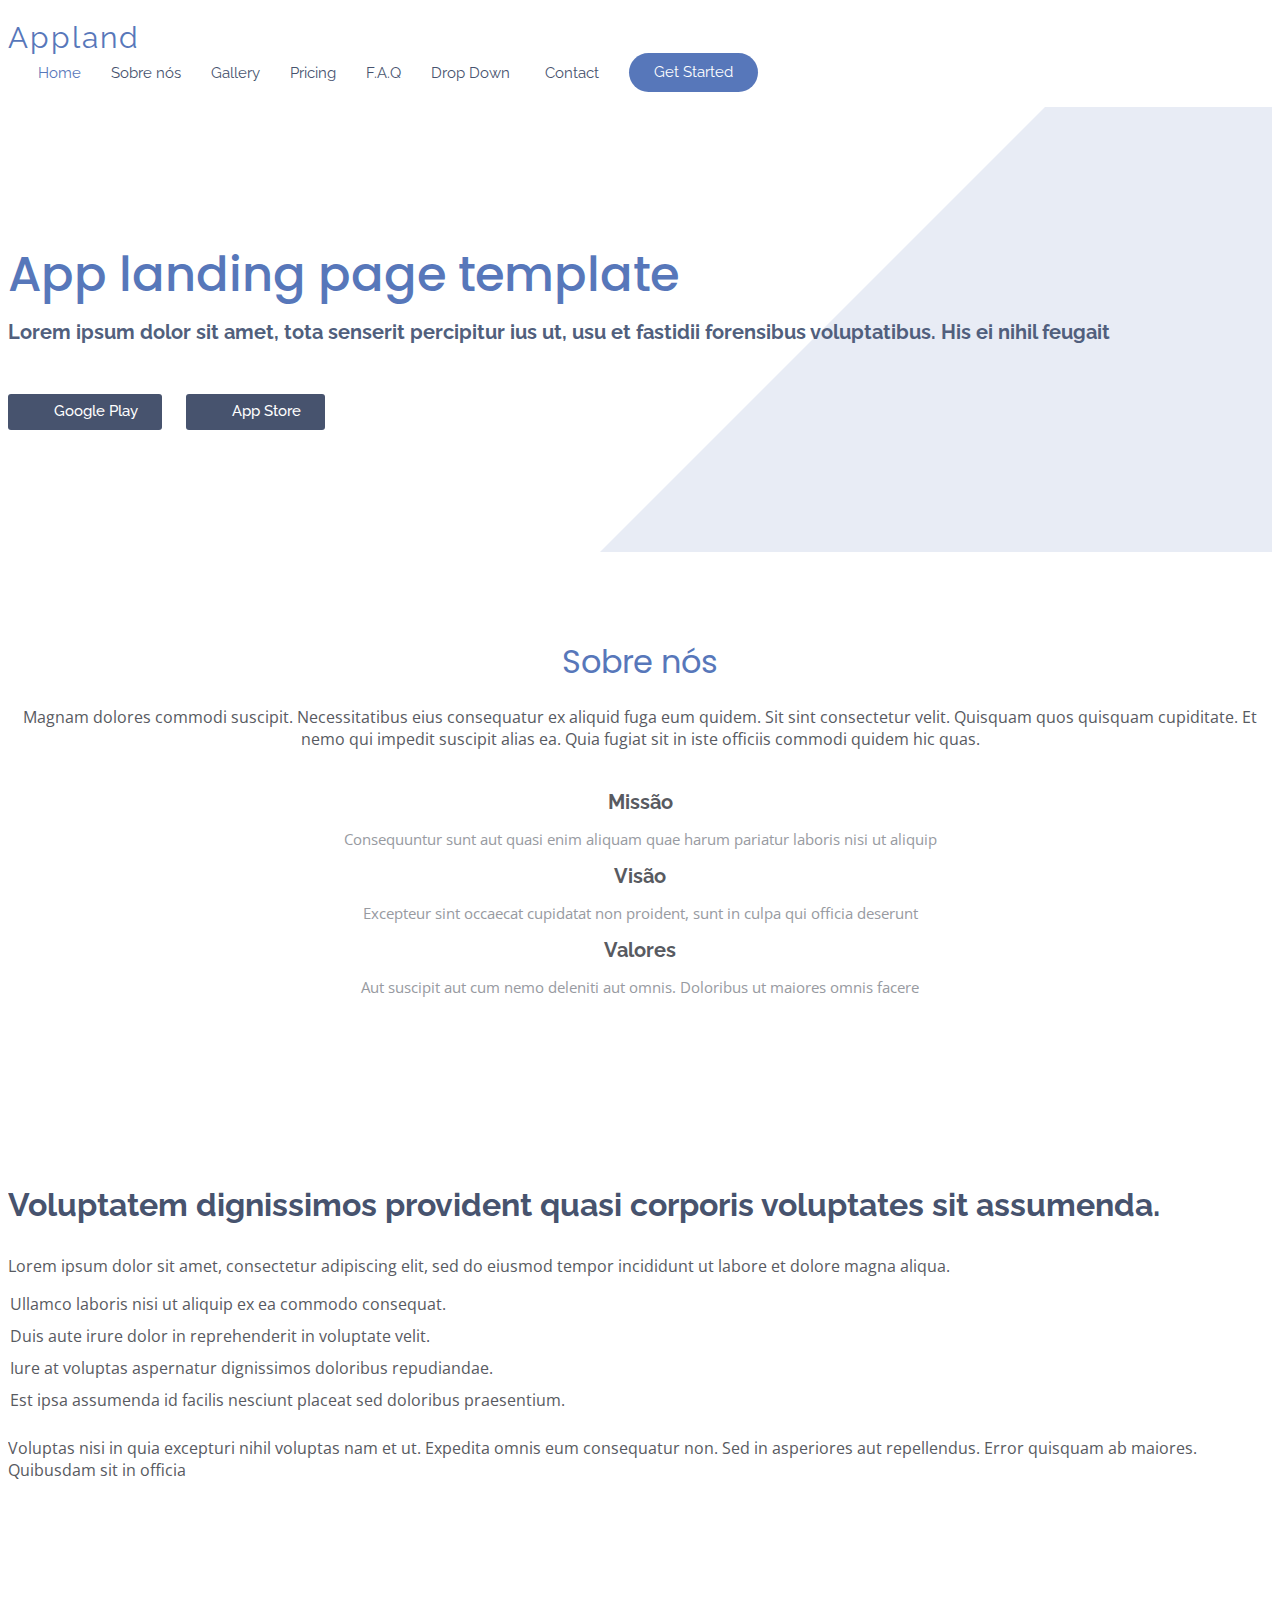
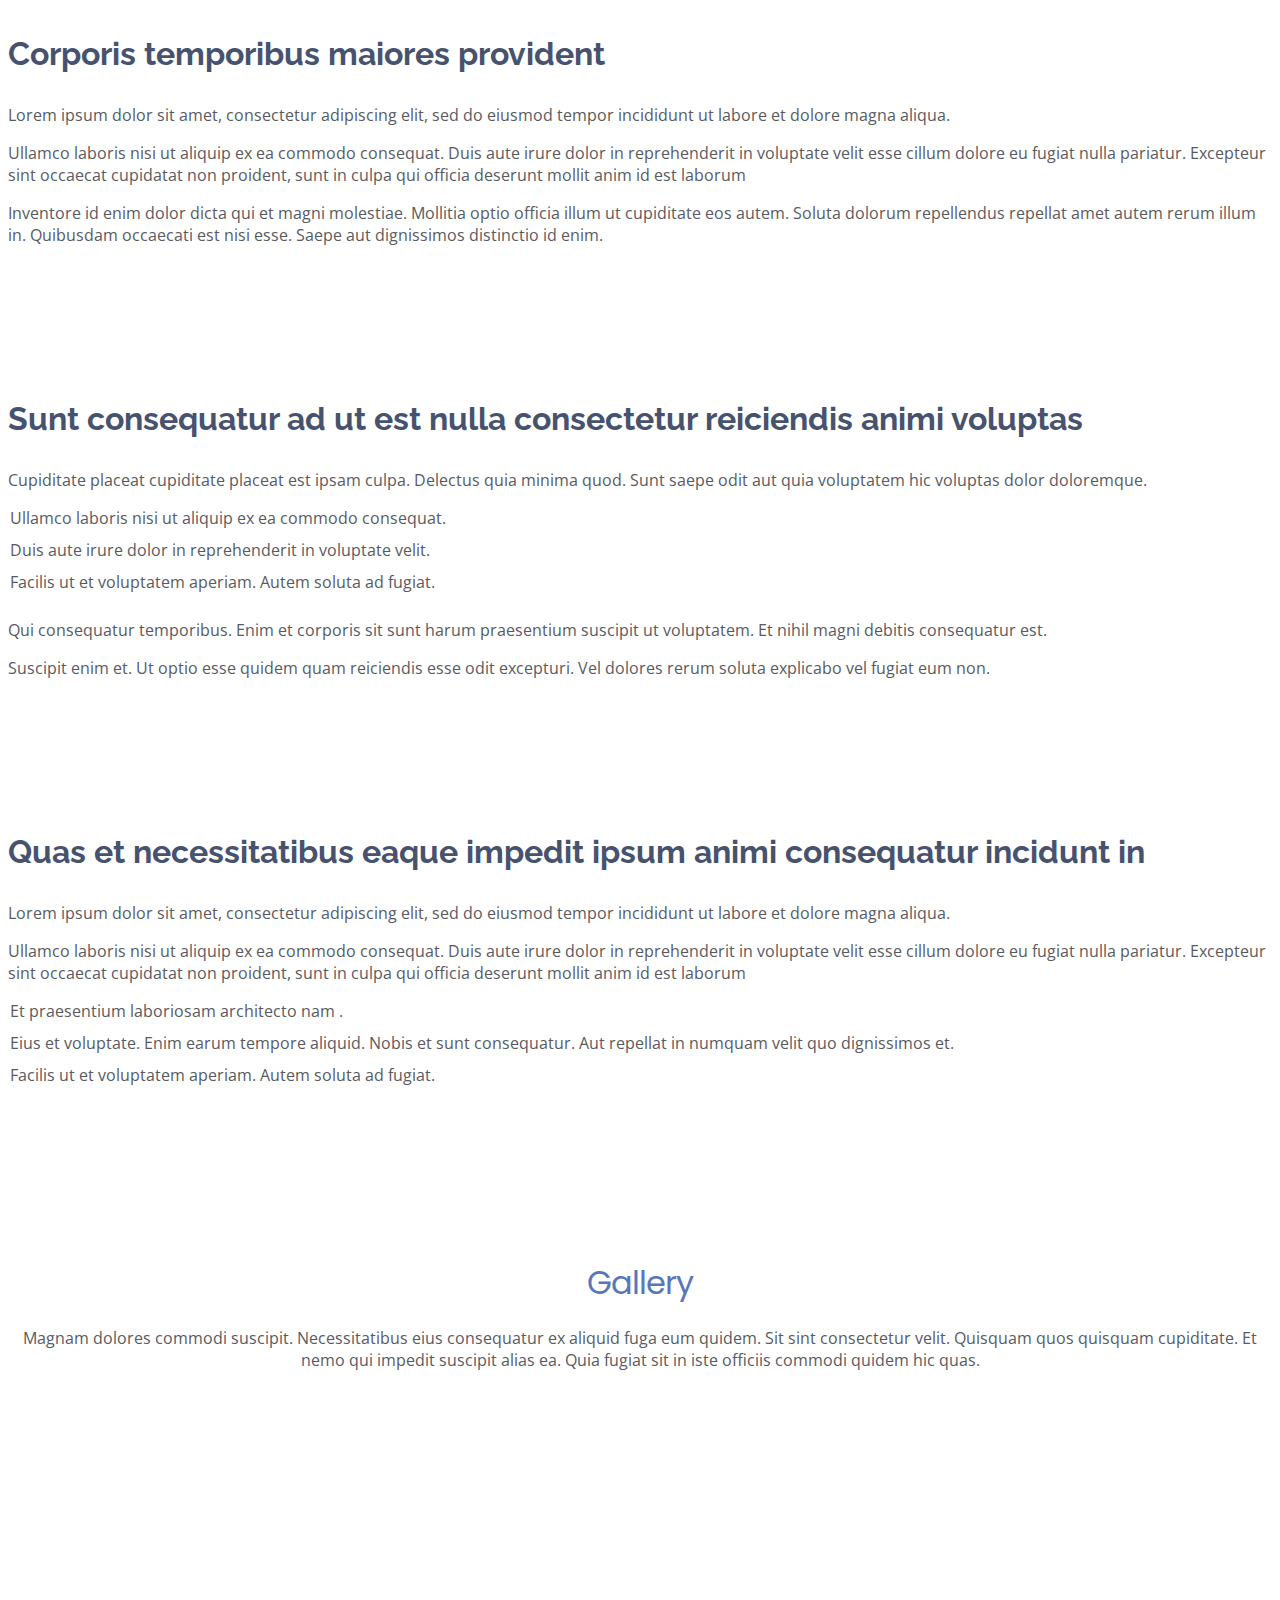
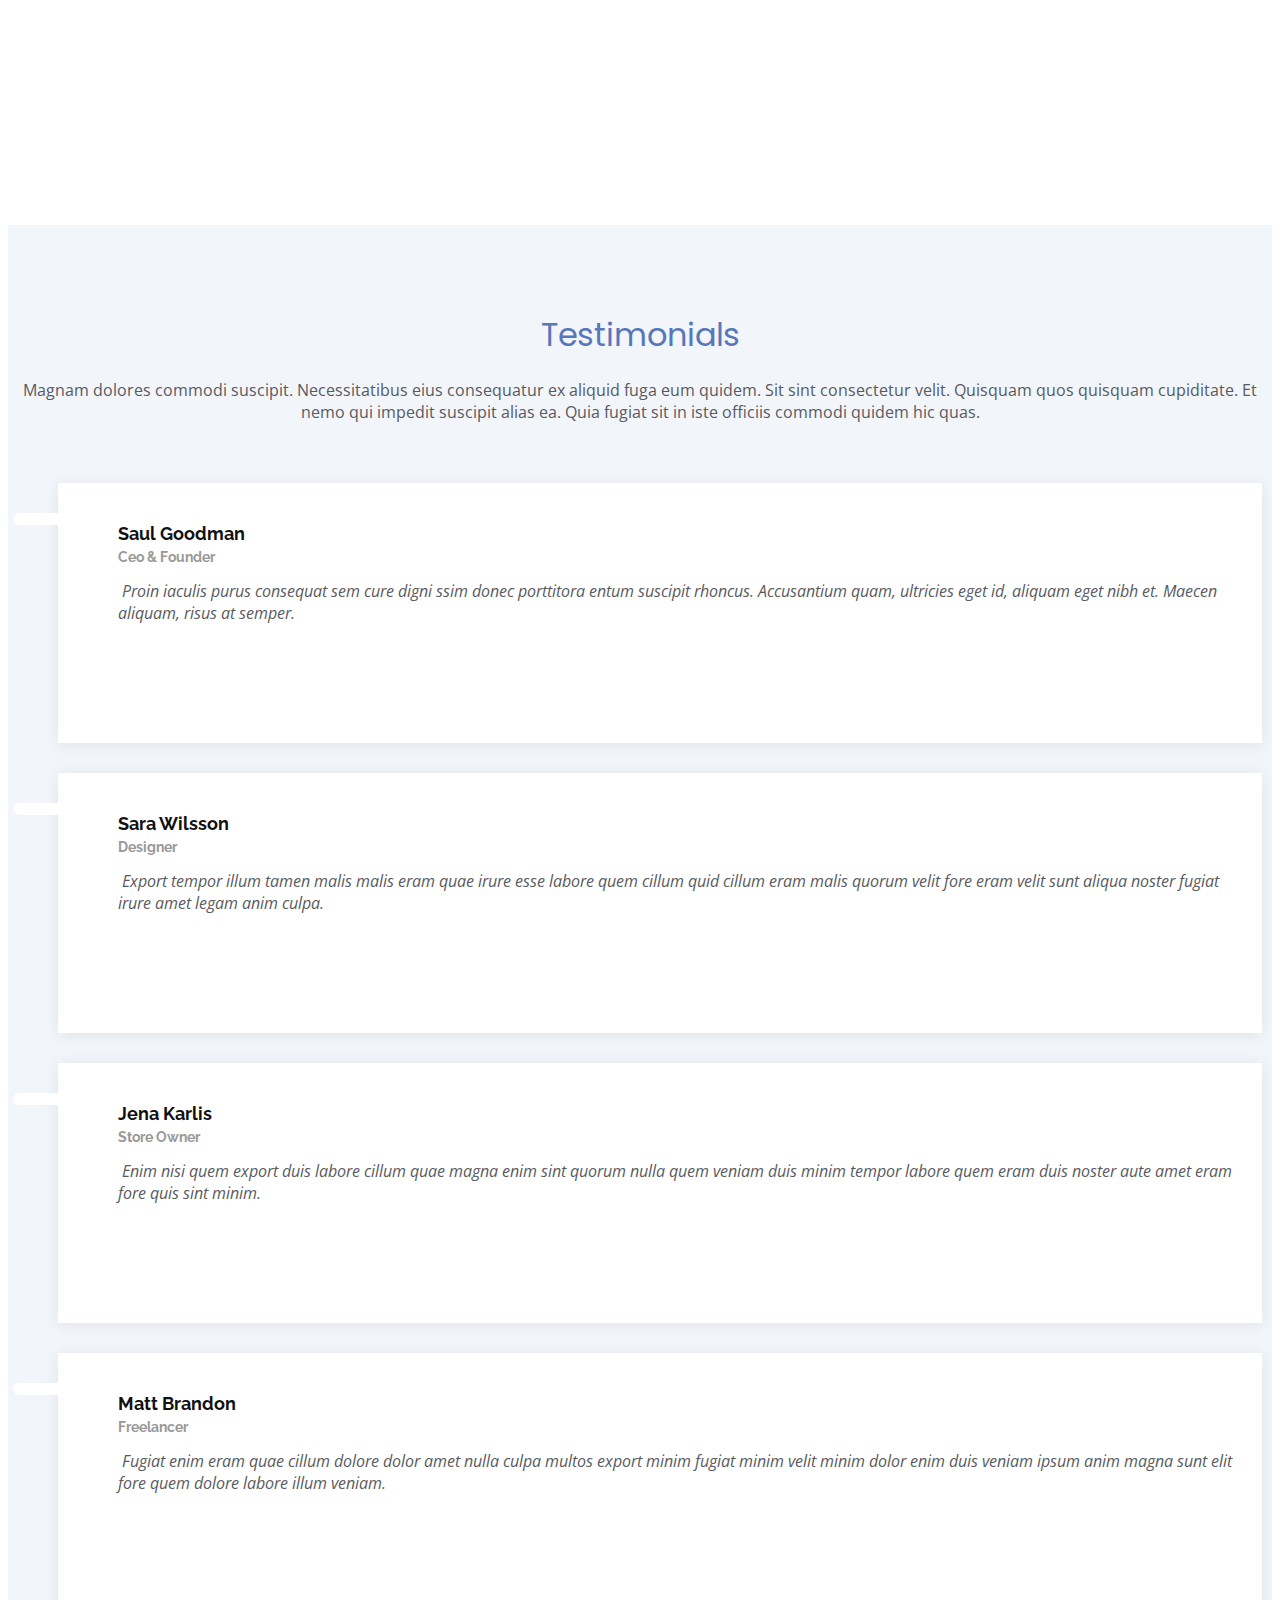
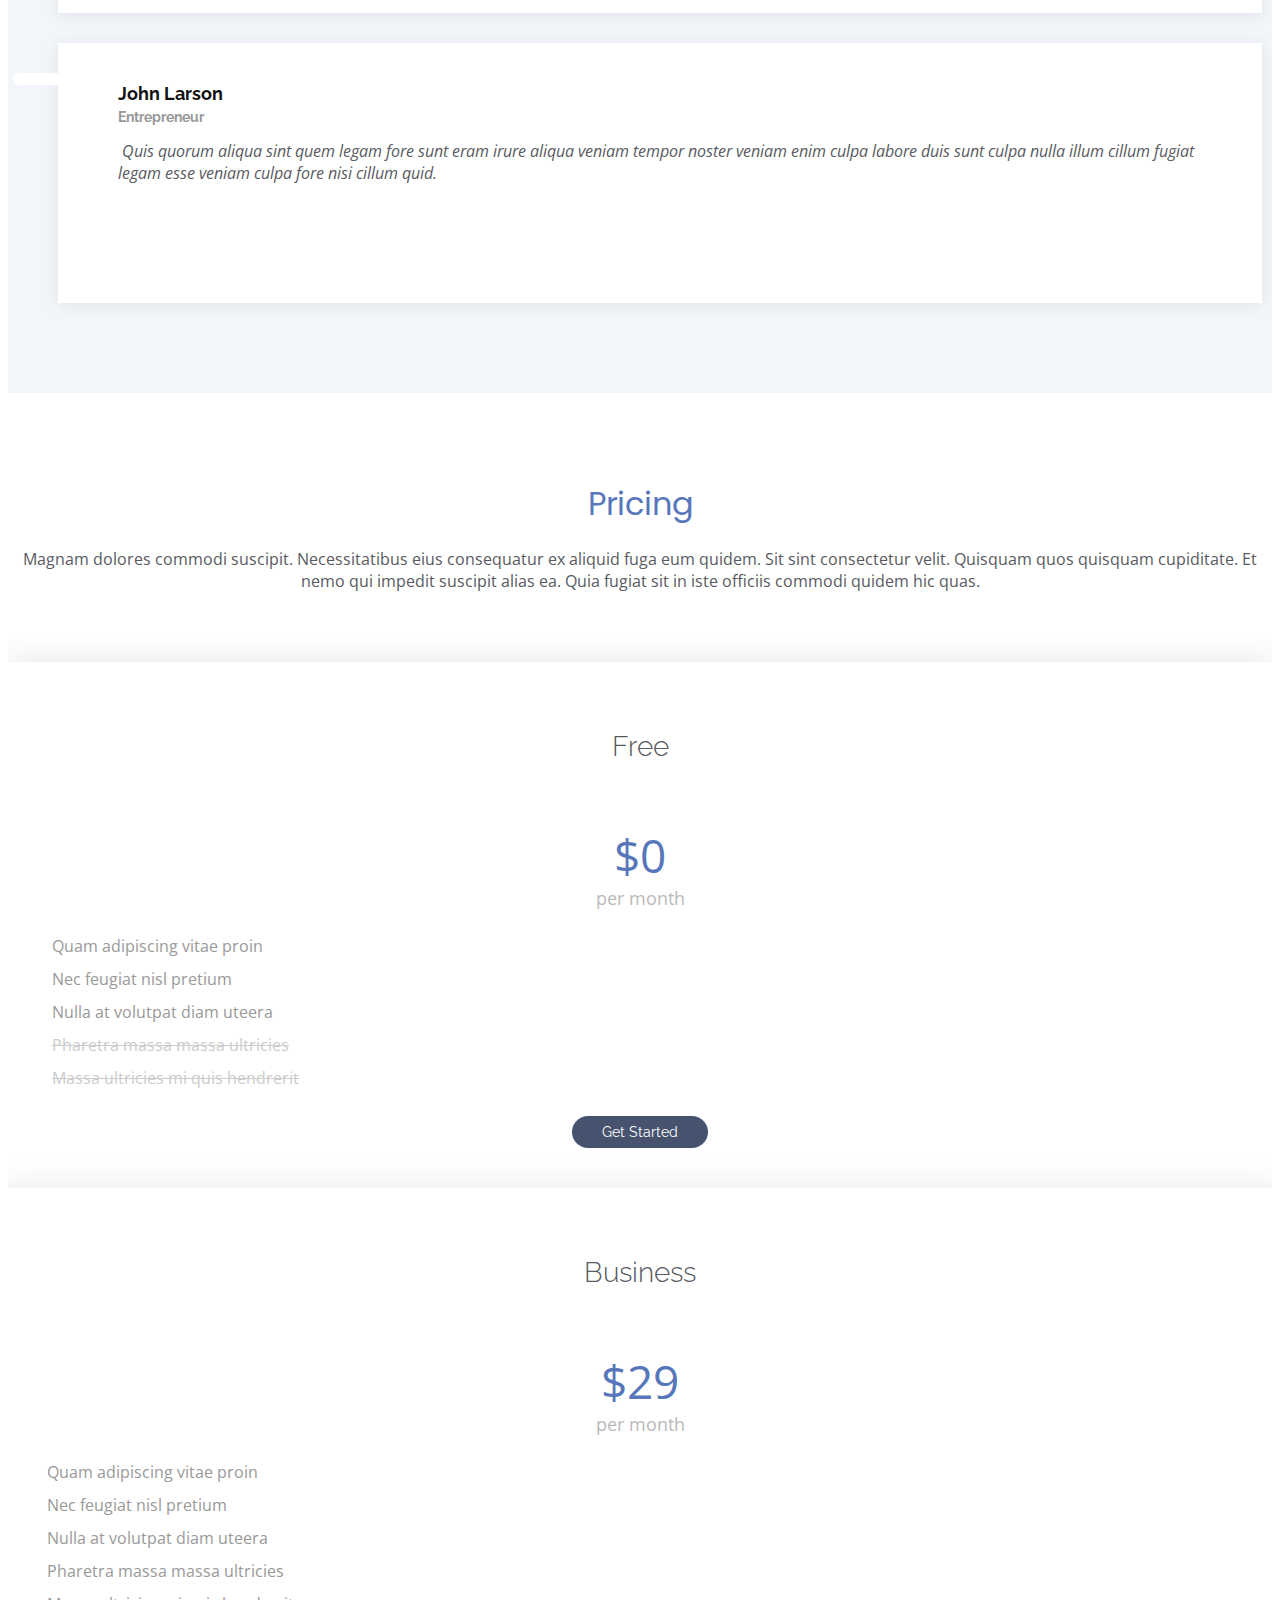
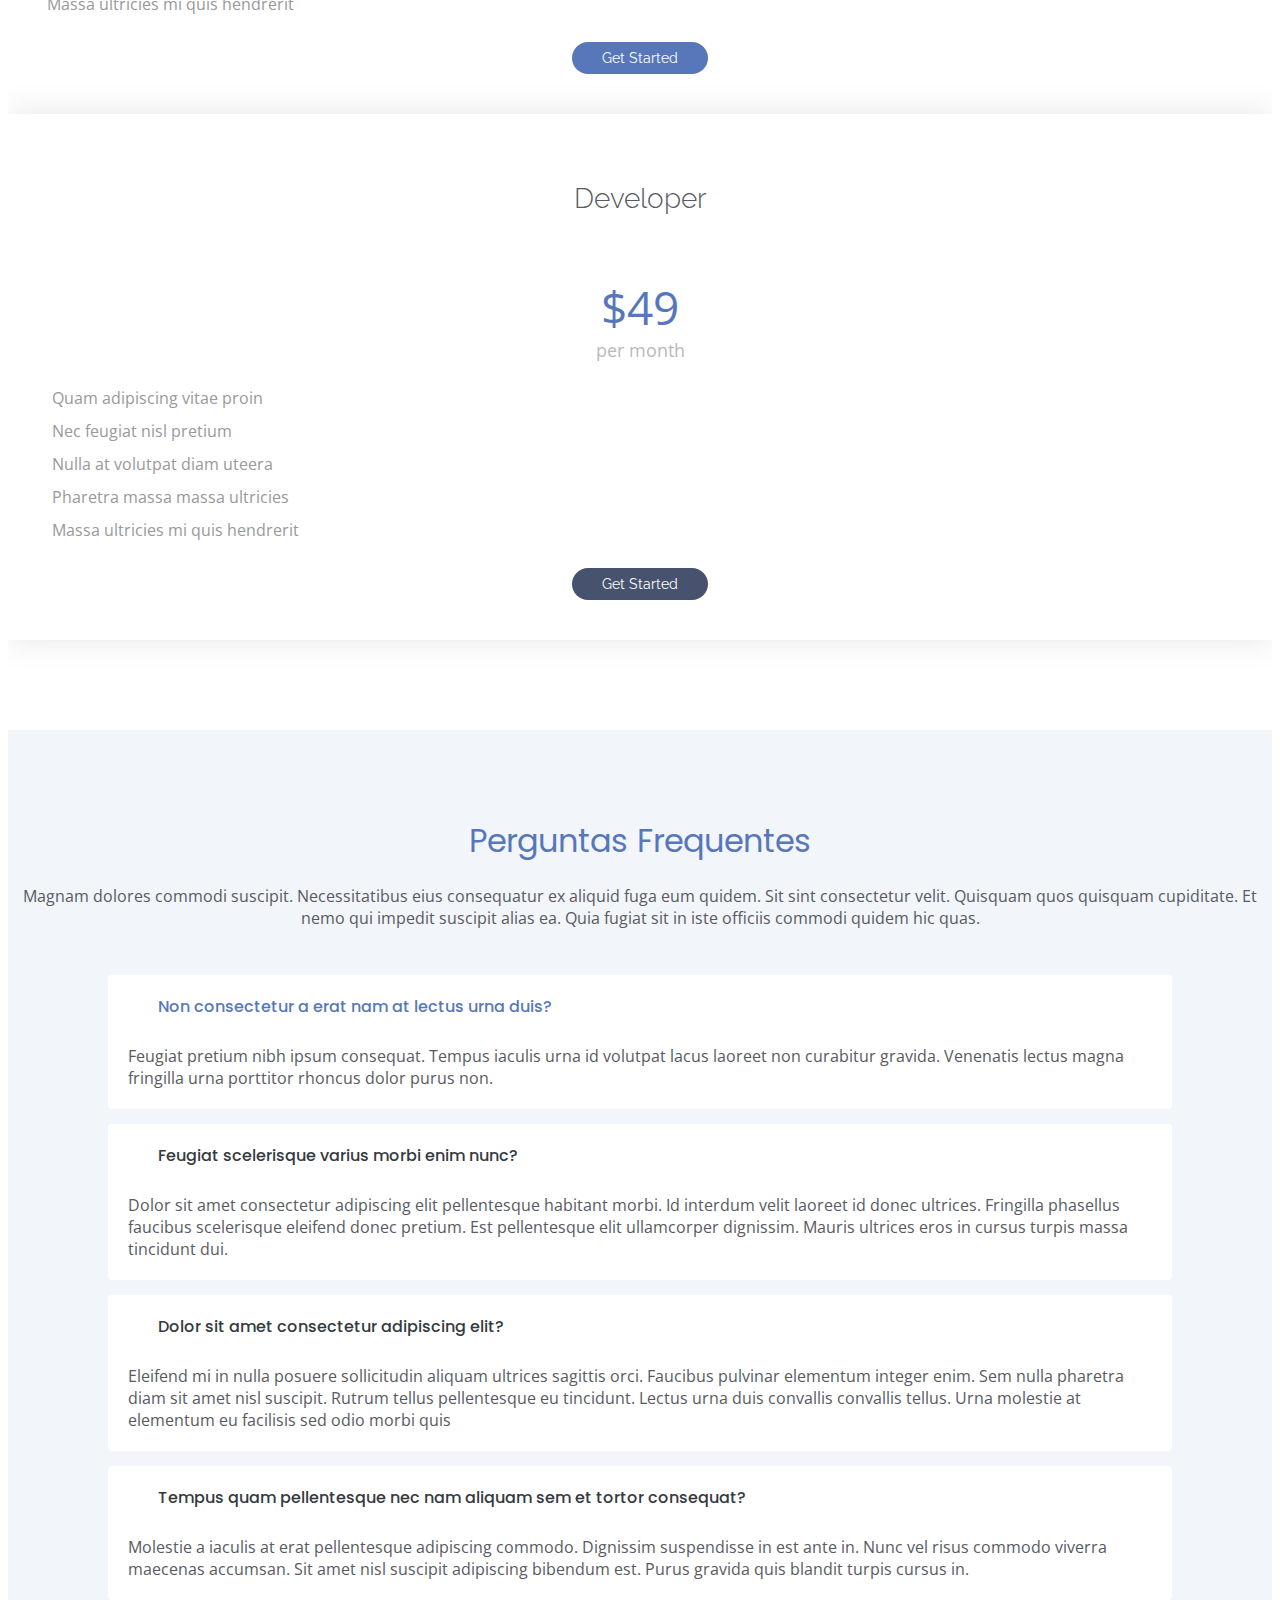
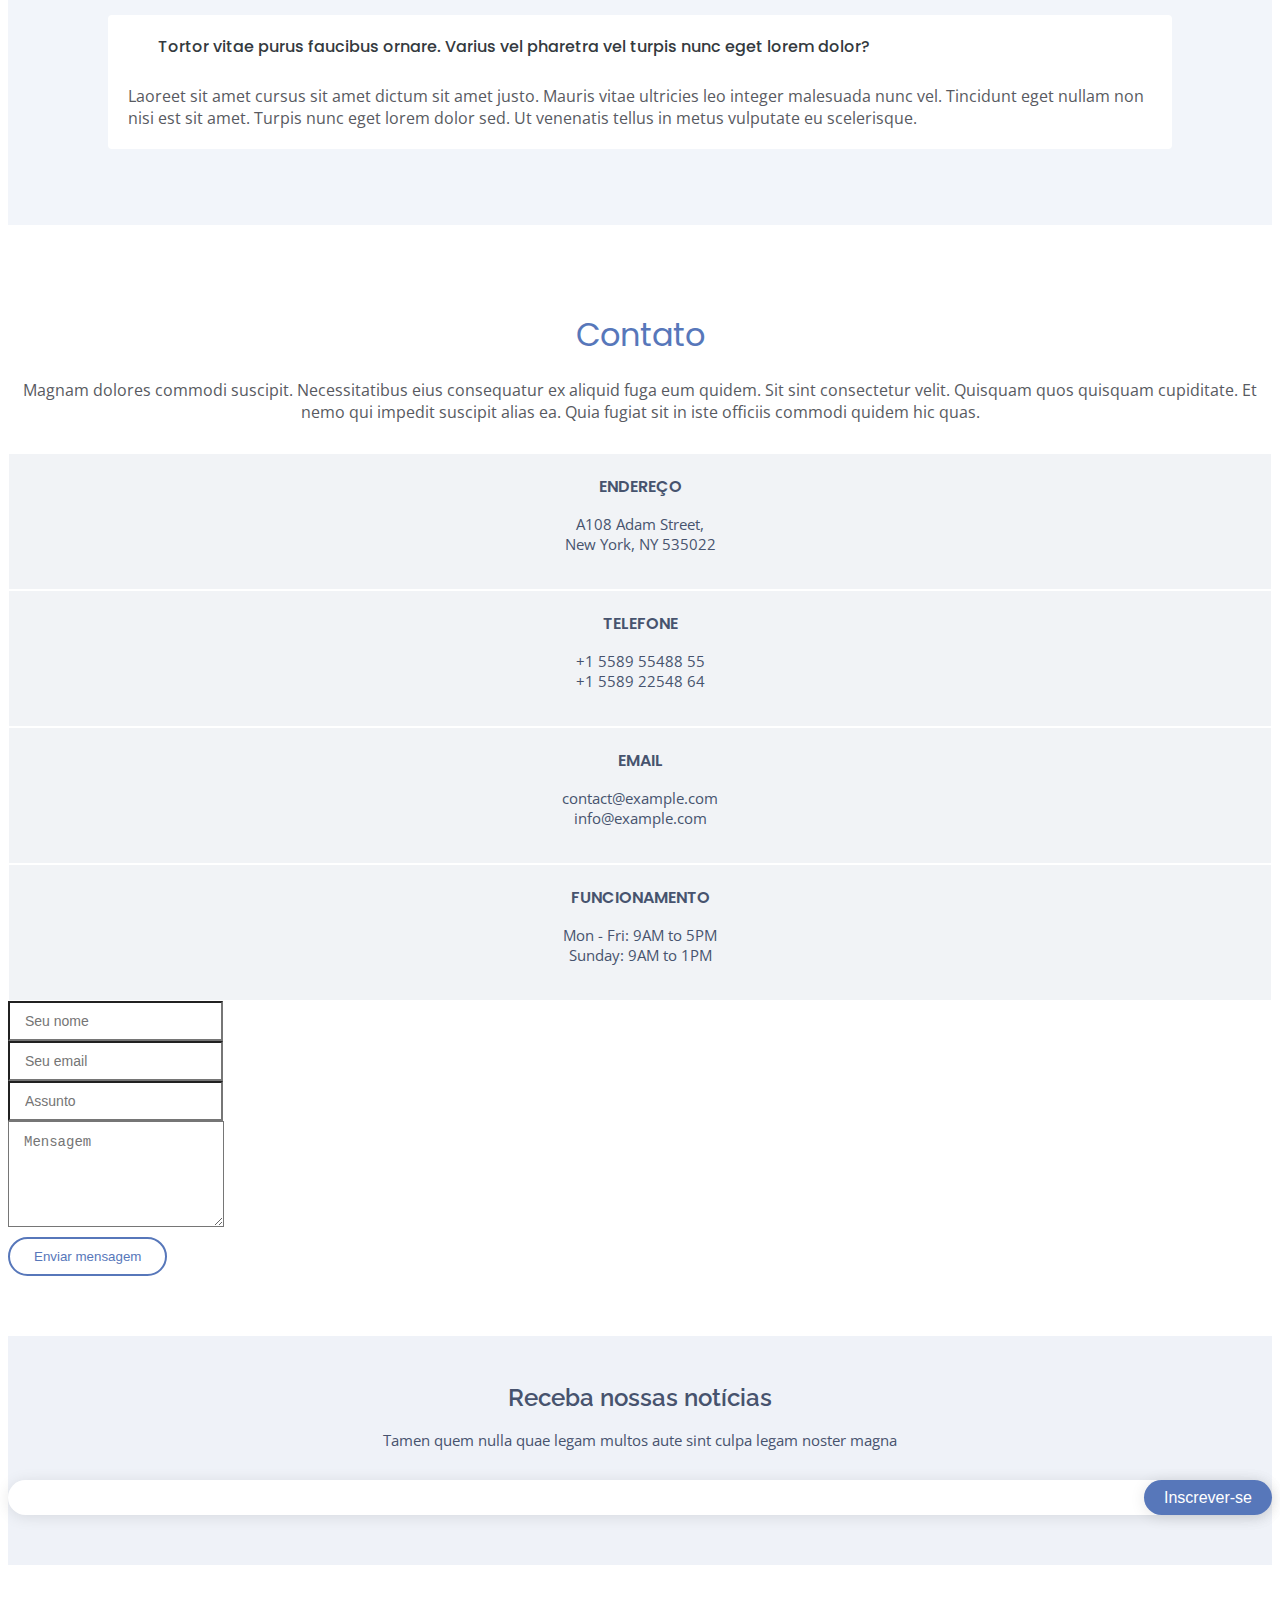
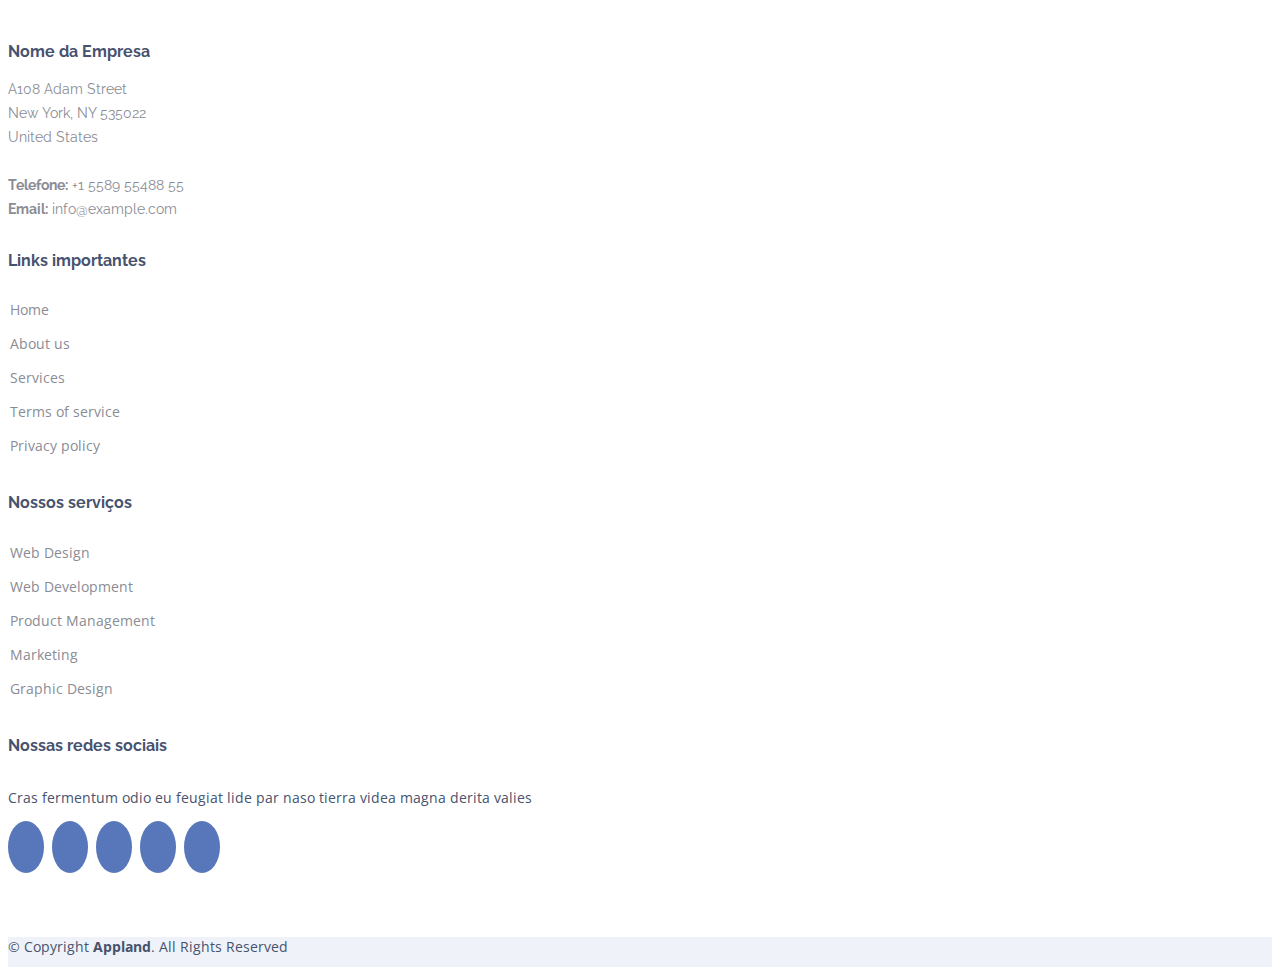
==== commit 4a9e89e8: "feat: translate texts to portuguese" ====
--- a/index.html
+++ b/index.html
@@ -466,7 +466,7 @@
 
         <div class="section-title">
 
-          <h2>Frequently Asked Questions</h2>
+          <h2>Perguntas Frequentes</h2>
           <p>Magnam dolores commodi suscipit. Necessitatibus eius consequatur ex aliquid fuga eum quidem. Sit sint consectetur velit. Quisquam quos quisquam cupiditate. Et nemo qui impedit suscipit alias ea. Quia fugiat sit in iste officiis commodi quidem hic quas.</p>
         </div>
 
@@ -528,7 +528,7 @@
       <div class="container" data-aos="fade-up">
 
         <div class="section-title">
-          <h2>Contact</h2>
+          <h2>Contato</h2>
           <p>Magnam dolores commodi suscipit. Necessitatibus eius consequatur ex aliquid fuga eum quidem. Sit sint consectetur velit. Quisquam quos quisquam cupiditate. Et nemo qui impedit suscipit alias ea. Quia fugiat sit in iste officiis commodi quidem hic quas.</p>
         </div>
 
@@ -538,22 +538,22 @@
             <div class="row">
               <div class="col-lg-6 info">
                 <i class="bx bx-map"></i>
-                <h4>Address</h4>
+                <h4>Endereço</h4>
                 <p>A108 Adam Street,<br>New York, NY 535022</p>
               </div>
               <div class="col-lg-6 info">
                 <i class="bx bx-phone"></i>
-                <h4>Call Us</h4>
+                <h4>Telefone</h4>
                 <p>+1 5589 55488 55<br>+1 5589 22548 64</p>
               </div>
               <div class="col-lg-6 info">
                 <i class="bx bx-envelope"></i>
-                <h4>Email Us</h4>
+                <h4>Email</h4>
                 <p>contact@example.com<br>info@example.com</p>
               </div>
               <div class="col-lg-6 info">
                 <i class="bx bx-time-five"></i>
-                <h4>Working Hours</h4>
+                <h4>Funcionamento</h4>
                 <p>Mon - Fri: 9AM to 5PM<br>Sunday: 9AM to 1PM</p>
               </div>
             </div>
@@ -562,23 +562,23 @@
           <div class="col-lg-6">
             <form action="forms/contact.php" method="post" role="form" class="php-email-form" data-aos="fade-up">
               <div class="form-group">
-                <input placeholder="Your Name" type="text" name="name" class="form-control" id="name" required>
+                <input placeholder="Seu nome" type="text" name="name" class="form-control" id="name" required>
               </div>
               <div class="form-group mt-3">
-                <input placeholder="Your Email" type="email" class="form-control" name="email" id="email" required>
+                <input placeholder="Seu email" type="email" class="form-control" name="email" id="email" required>
               </div>
               <div class="form-group mt-3">
-                <input placeholder="Subject" type="text" class="form-control" name="subject" id="subject" required>
+                <input placeholder="Assunto" type="text" class="form-control" name="subject" id="subject" required>
               </div>
               <div class="form-group mt-3">
-                <textarea placeholder="Message" class="form-control" name="message" rows="5" required></textarea>
+                <textarea placeholder="Mensagem" class="form-control" name="message" rows="5" required></textarea>
               </div>
               <div class="my-3">
-                <div class="loading">Loading</div>
+                <div class="loading">Carregando</div>
                 <div class="error-message"></div>
-                <div class="sent-message">Your message has been sent. Thank you!</div>
-              </div>
-              <div class="text-center"><button type="submit">Send Message</button></div>
+                <div class="sent-message">Sua mensagem foi enviada. Obrigado!</div>
+              </div>
+              <div class="text-center"><button type="submit">Enviar mensagem</button></div>
             </form>
           </div>
 
@@ -596,10 +596,10 @@
       <div class="container">
         <div class="row justify-content-center">
           <div class="col-lg-6">
-            <h4>Join Our Newsletter</h4>
+            <h4>Receba nossas notícias</h4>
             <p>Tamen quem nulla quae legam multos aute sint culpa legam noster magna</p>
             <form action="" method="post">
-              <input type="email" name="email"><input type="submit" value="Subscribe">
+              <input type="email" name="email"><input type="submit" value="Inscrever-se">
             </form>
           </div>
         </div>
@@ -611,18 +611,18 @@
         <div class="row">
 
           <div class="col-lg-3 col-md-6 footer-contact">
-            <h3>Appland</h3>
+            <h3>Nome da Empresa</h3>
             <p>
               A108 Adam Street <br>
               New York, NY 535022<br>
               United States <br><br>
-              <strong>Phone:</strong> +1 5589 55488 55<br>
+              <strong>Telefone:</strong> +1 5589 55488 55<br>
               <strong>Email:</strong> info@example.com<br>
             </p>
           </div>
 
           <div class="col-lg-3 col-md-6 footer-links">
-            <h4>Useful Links</h4>
+            <h4>Links importantes</h4>
             <ul>
               <li><i class="bx bx-chevron-right"></i> <a href="#">Home</a></li>
               <li><i class="bx bx-chevron-right"></i> <a href="#">About us</a></li>
@@ -633,7 +633,7 @@
           </div>
 
           <div class="col-lg-3 col-md-6 footer-links">
-            <h4>Our Services</h4>
+            <h4>Nossos serviços</h4>
             <ul>
               <li><i class="bx bx-chevron-right"></i> <a href="#">Web Design</a></li>
               <li><i class="bx bx-chevron-right"></i> <a href="#">Web Development</a></li>
@@ -644,7 +644,7 @@
           </div>
 
           <div class="col-lg-3 col-md-6 footer-links">
-            <h4>Our Social Networks</h4>
+            <h4>Nossas redes sociais</h4>
             <p>Cras fermentum odio eu feugiat lide par naso tierra videa magna derita valies</p>
             <div class="social-links mt-3">
               <a href="#" class="twitter"><i class="bx bxl-twitter"></i></a>
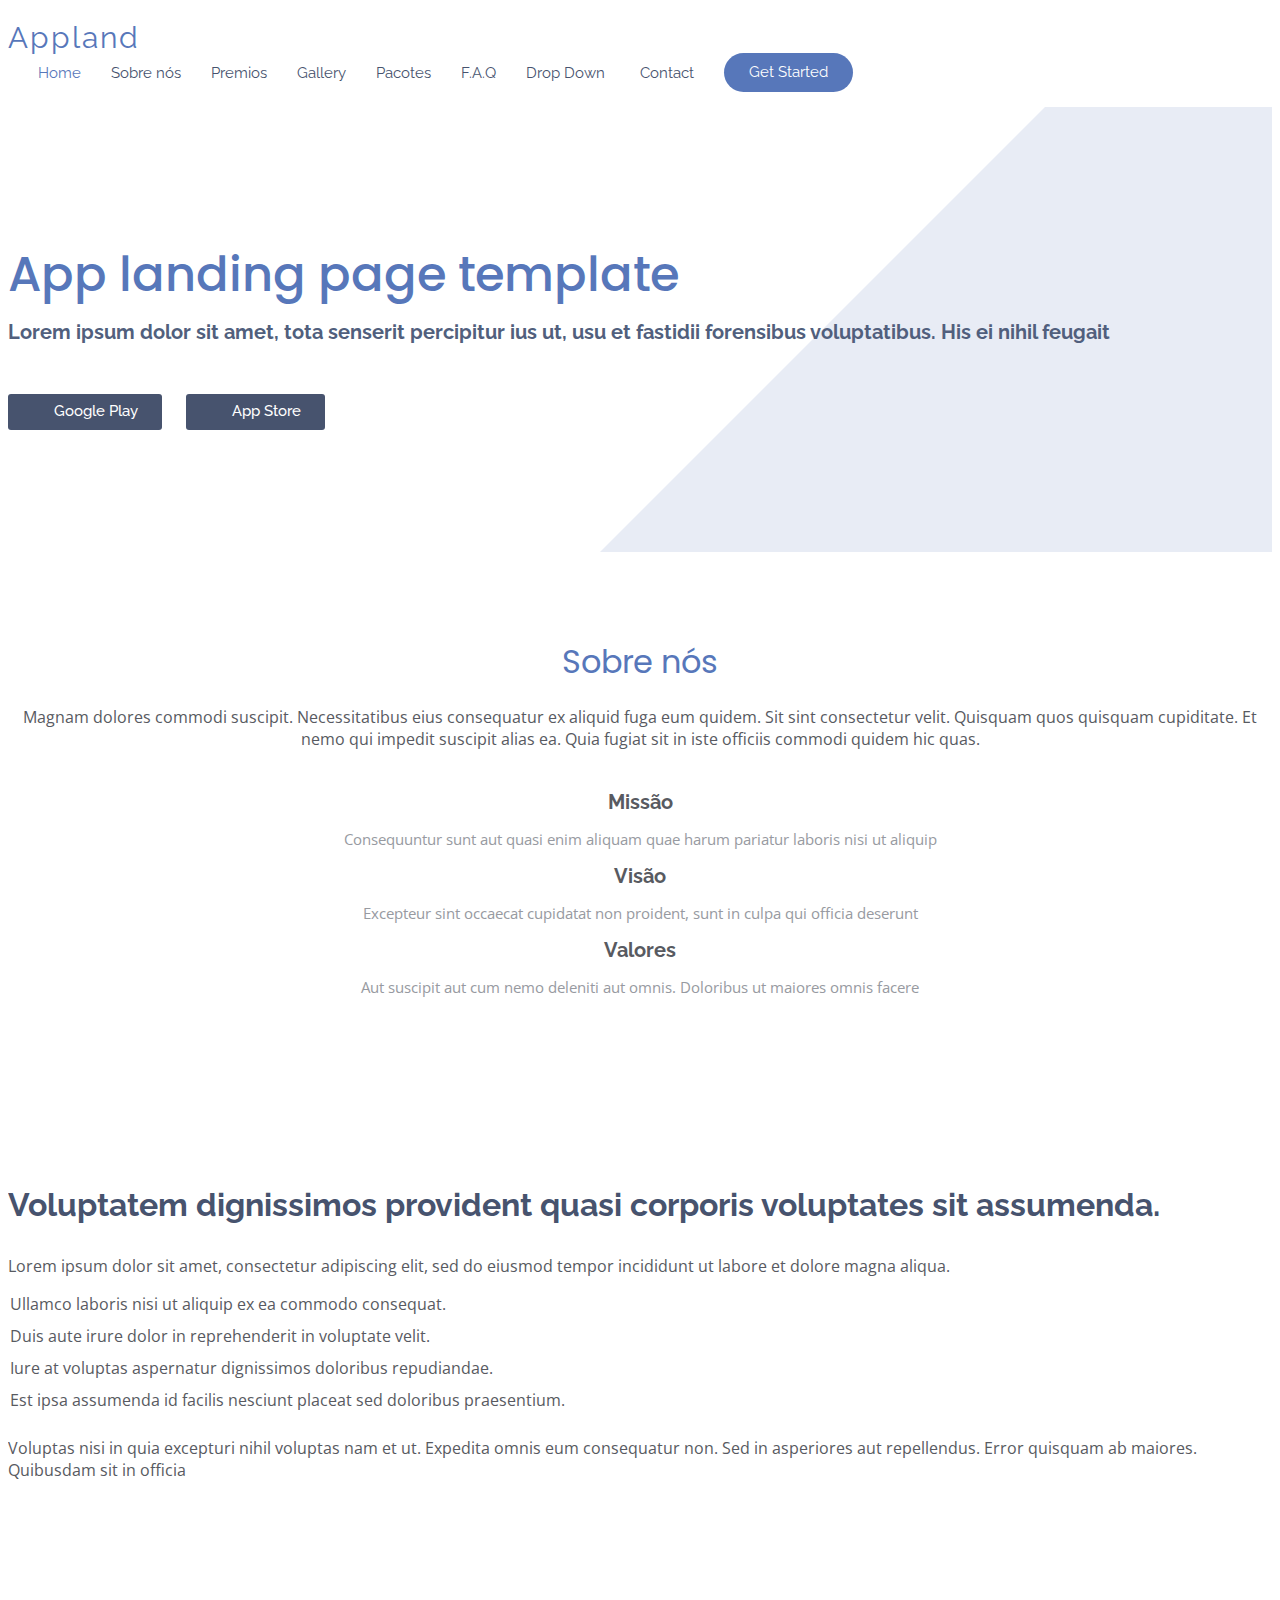
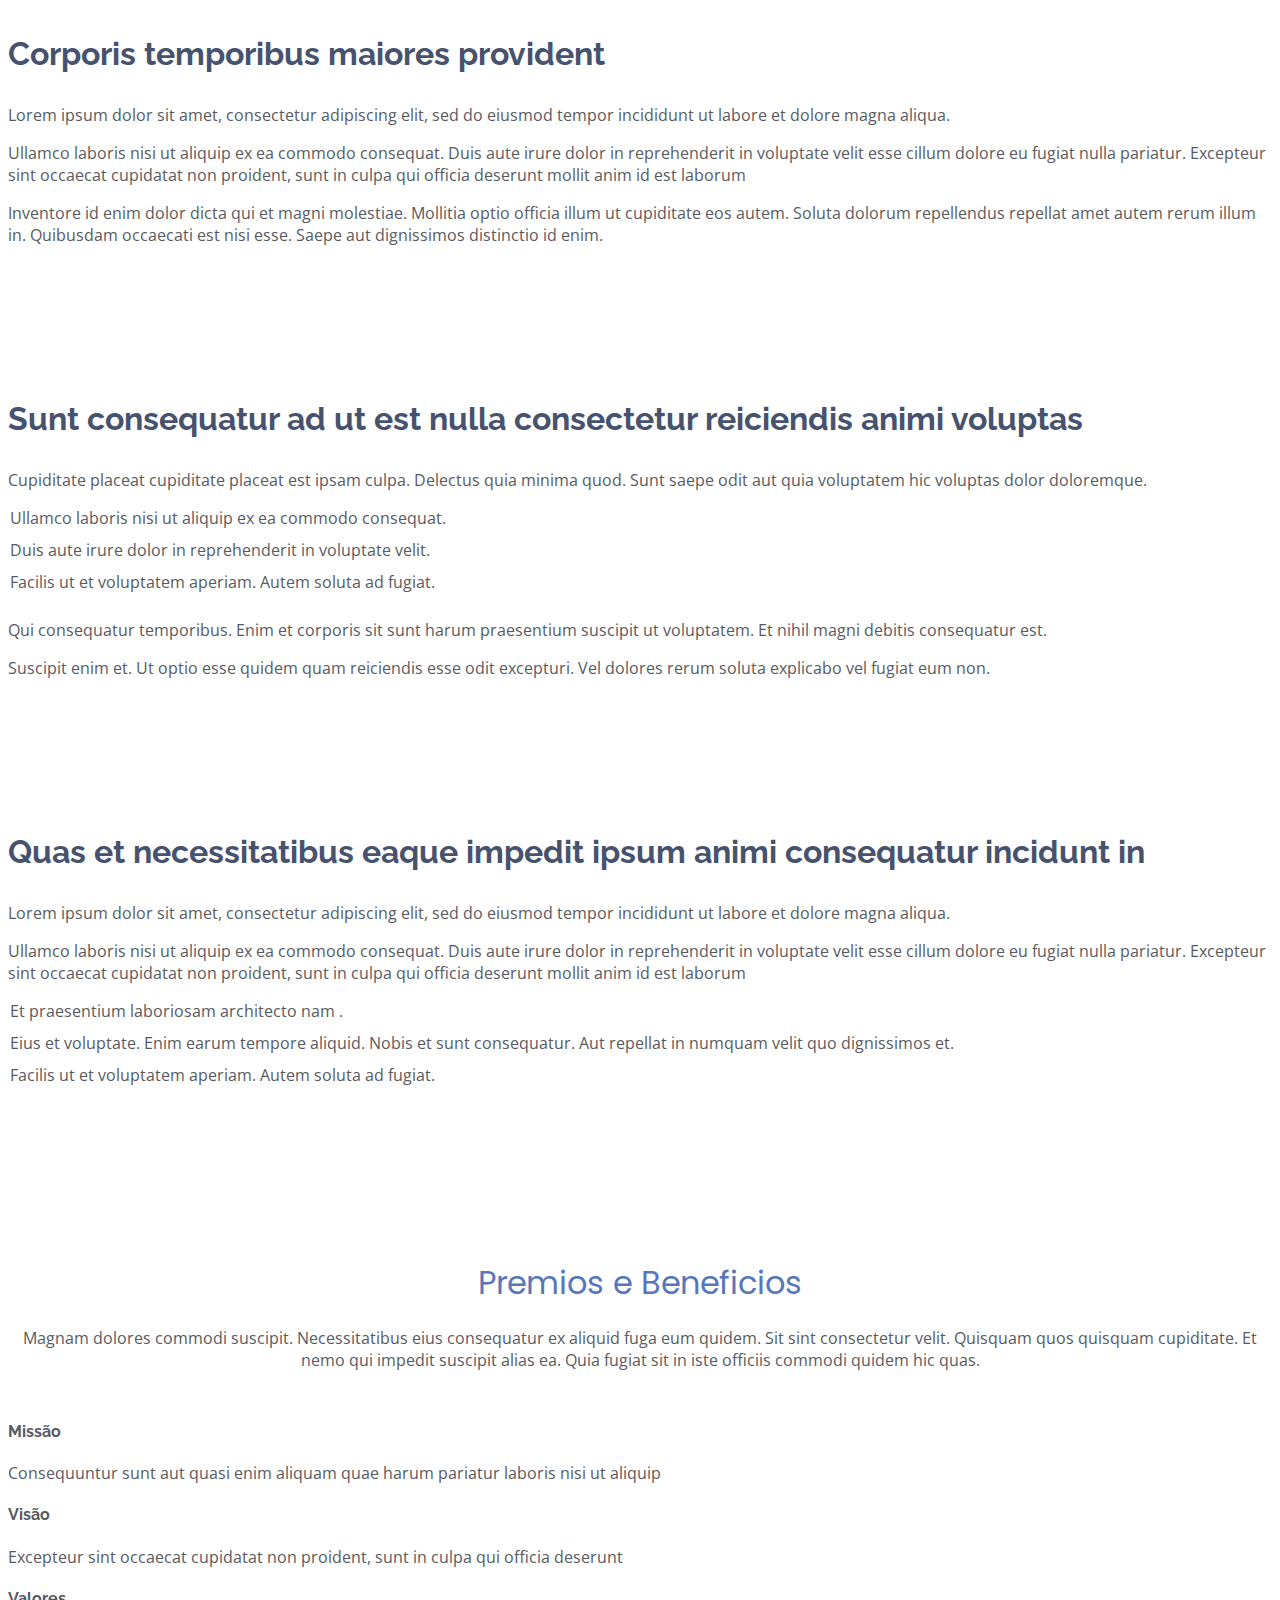
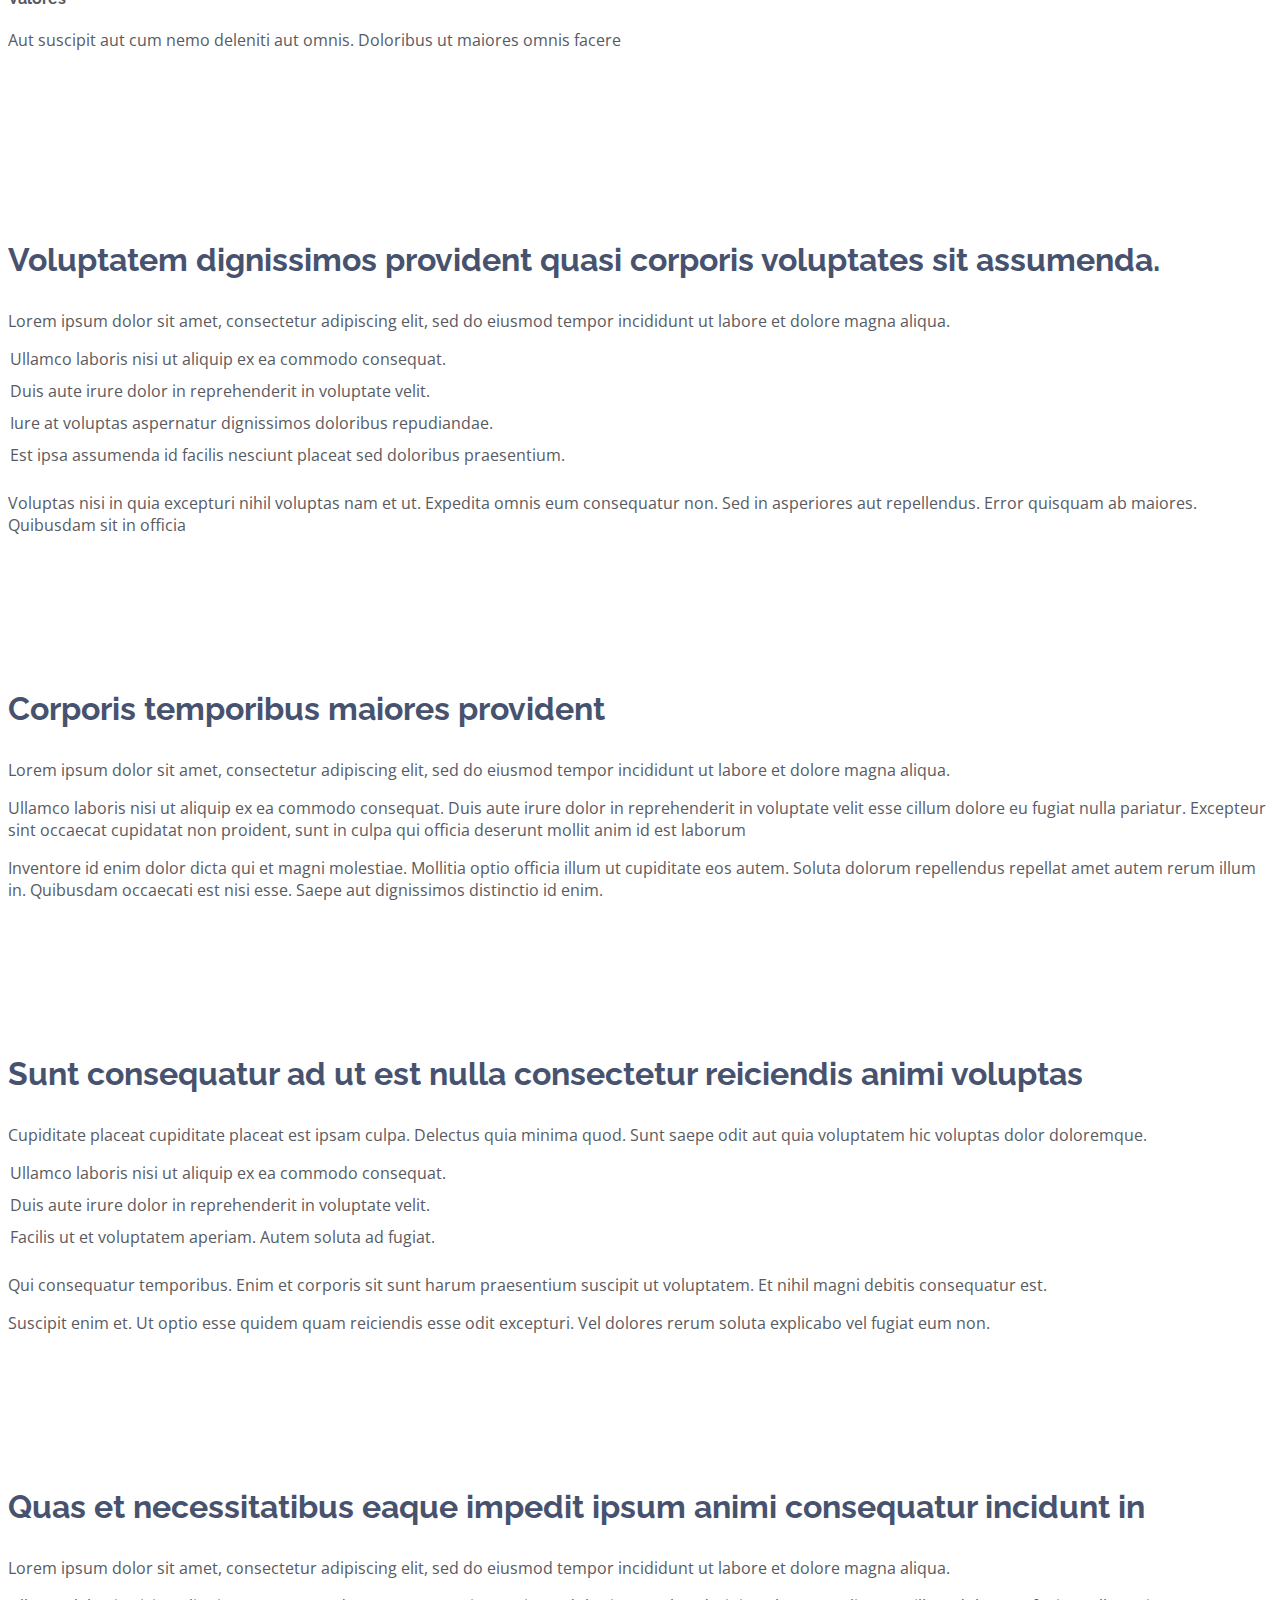
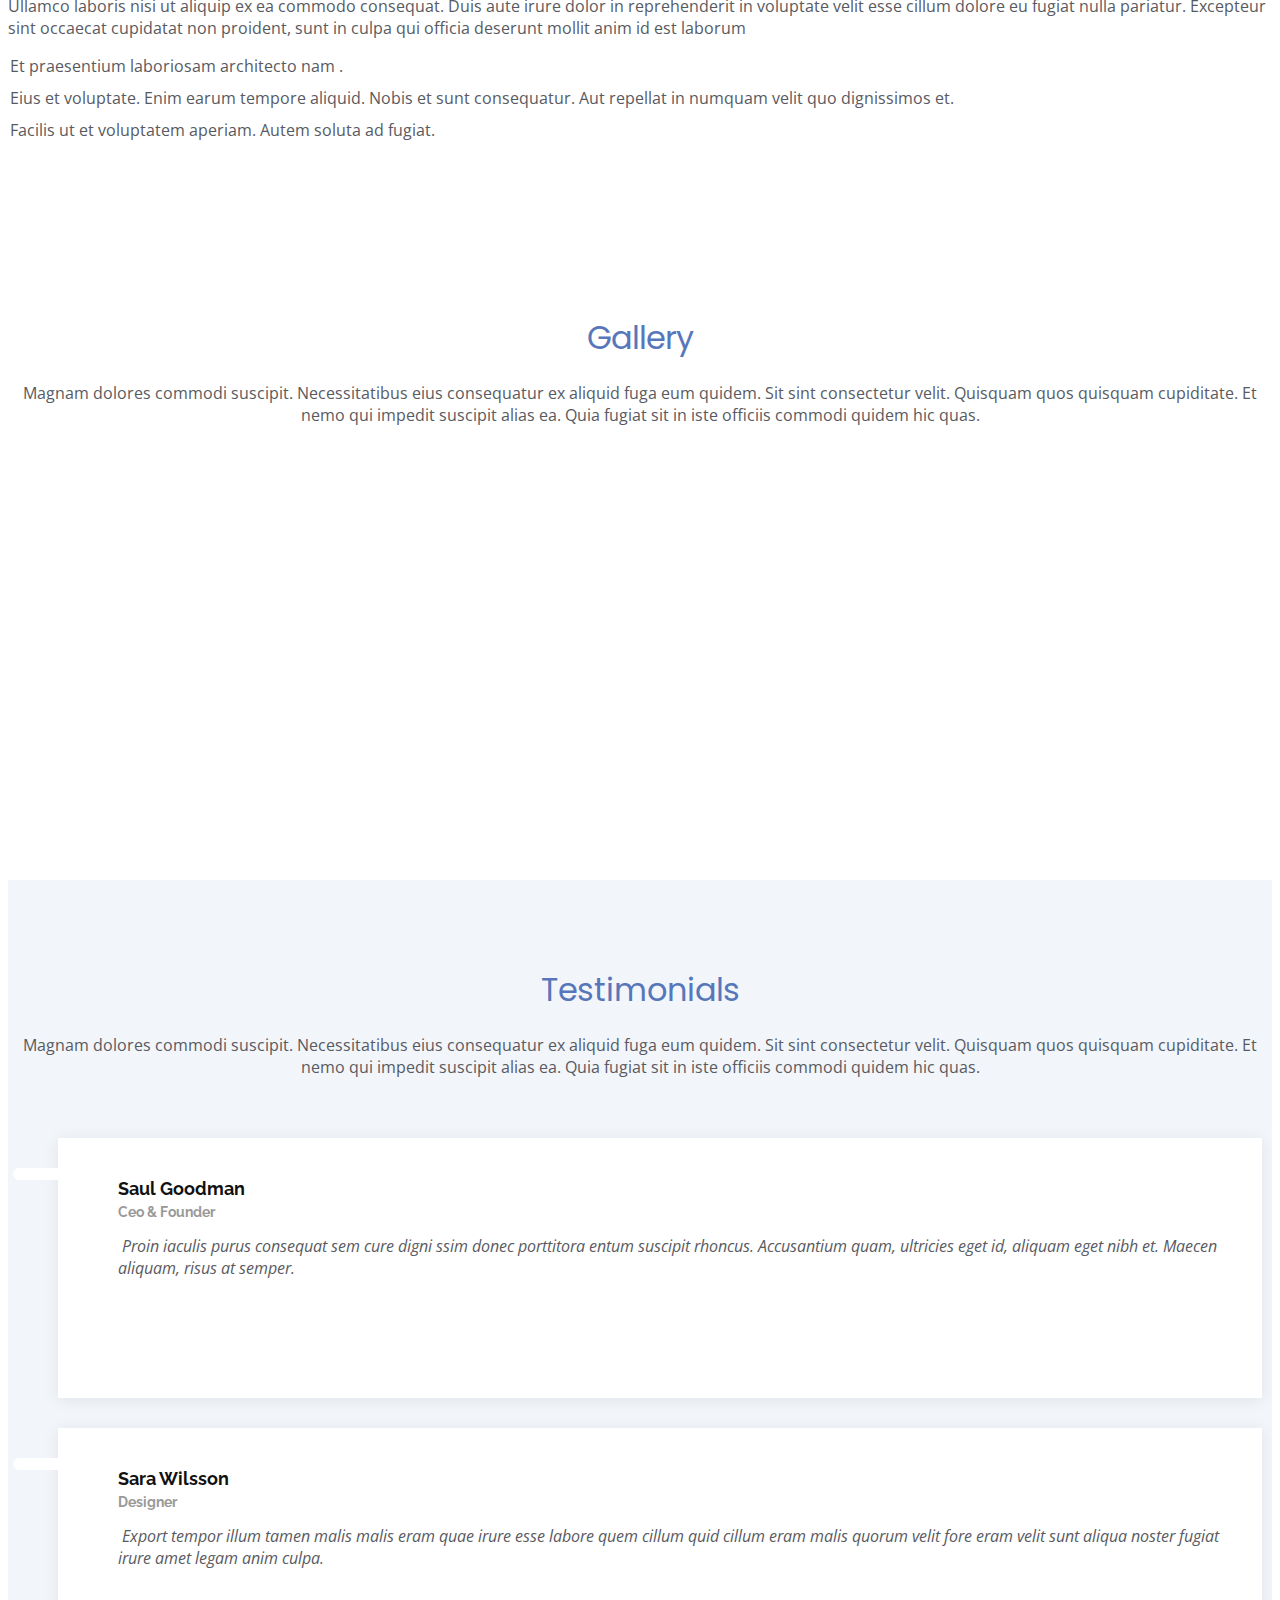
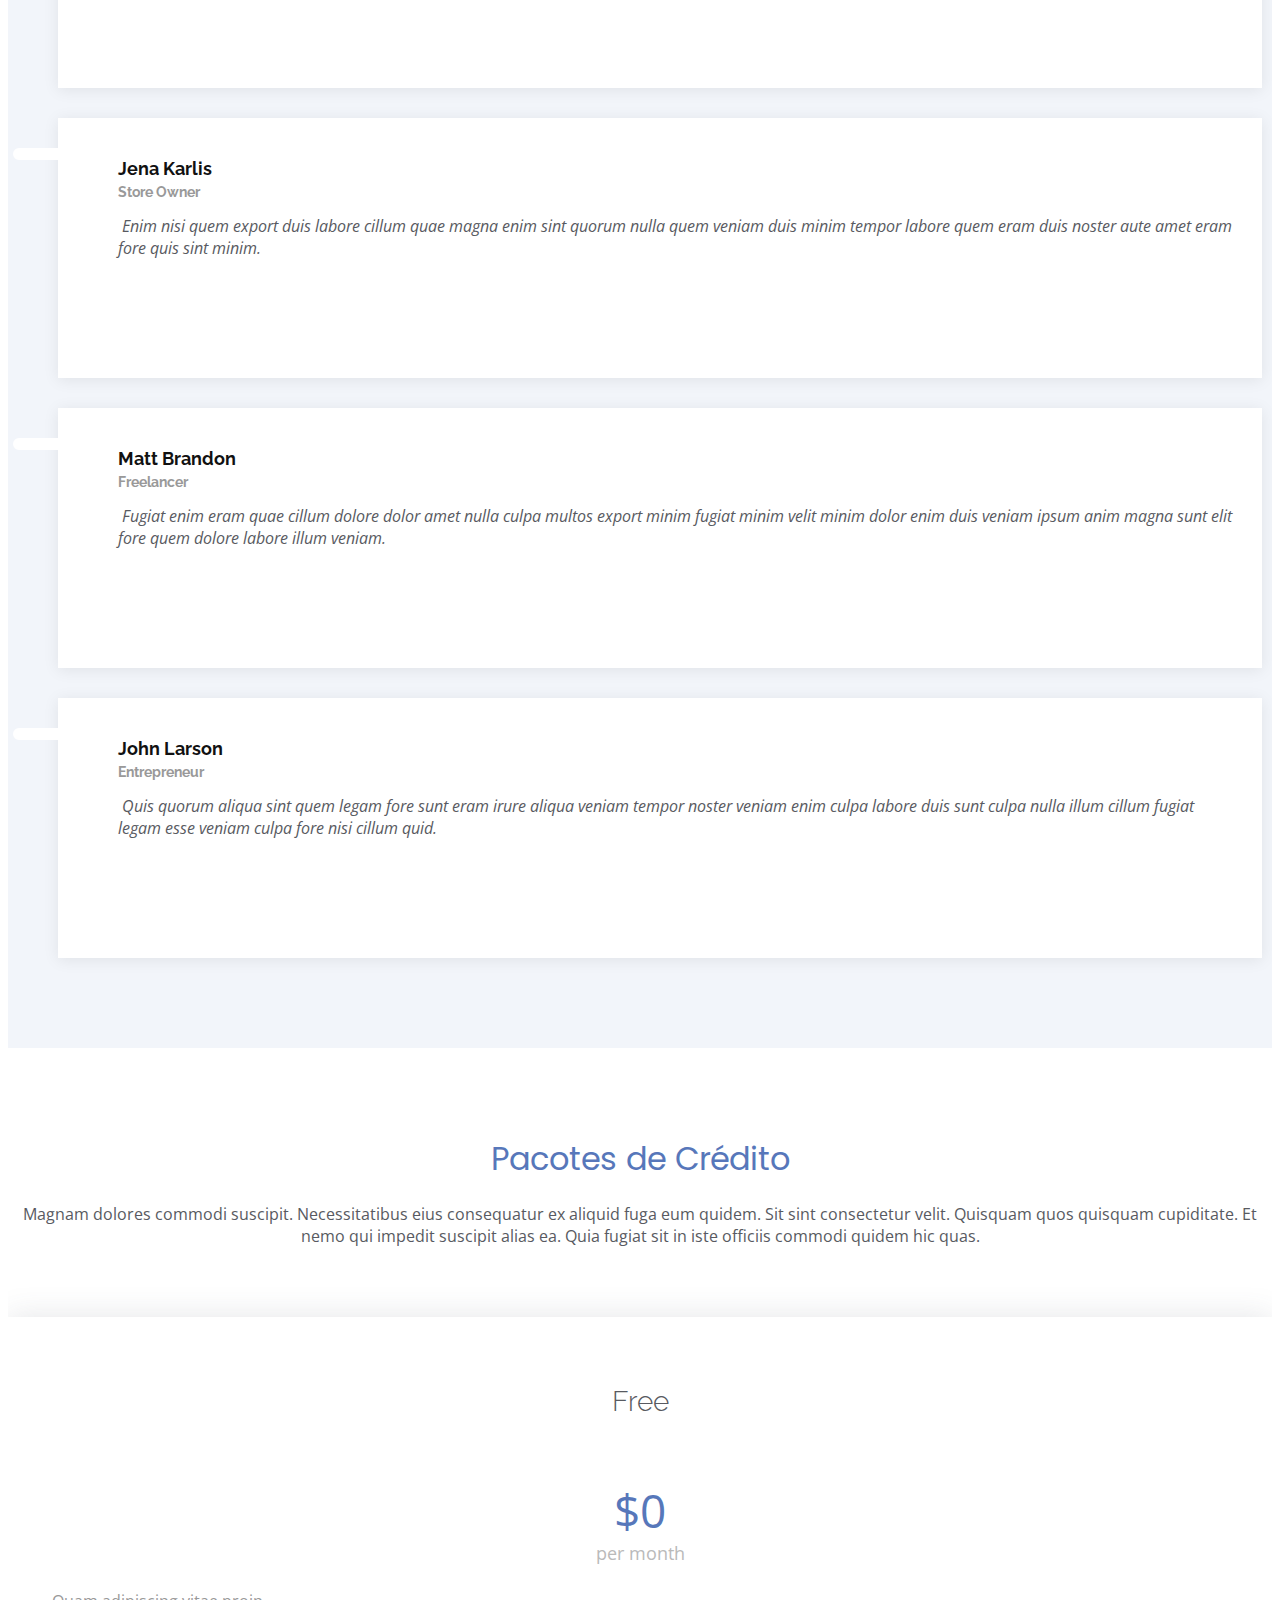
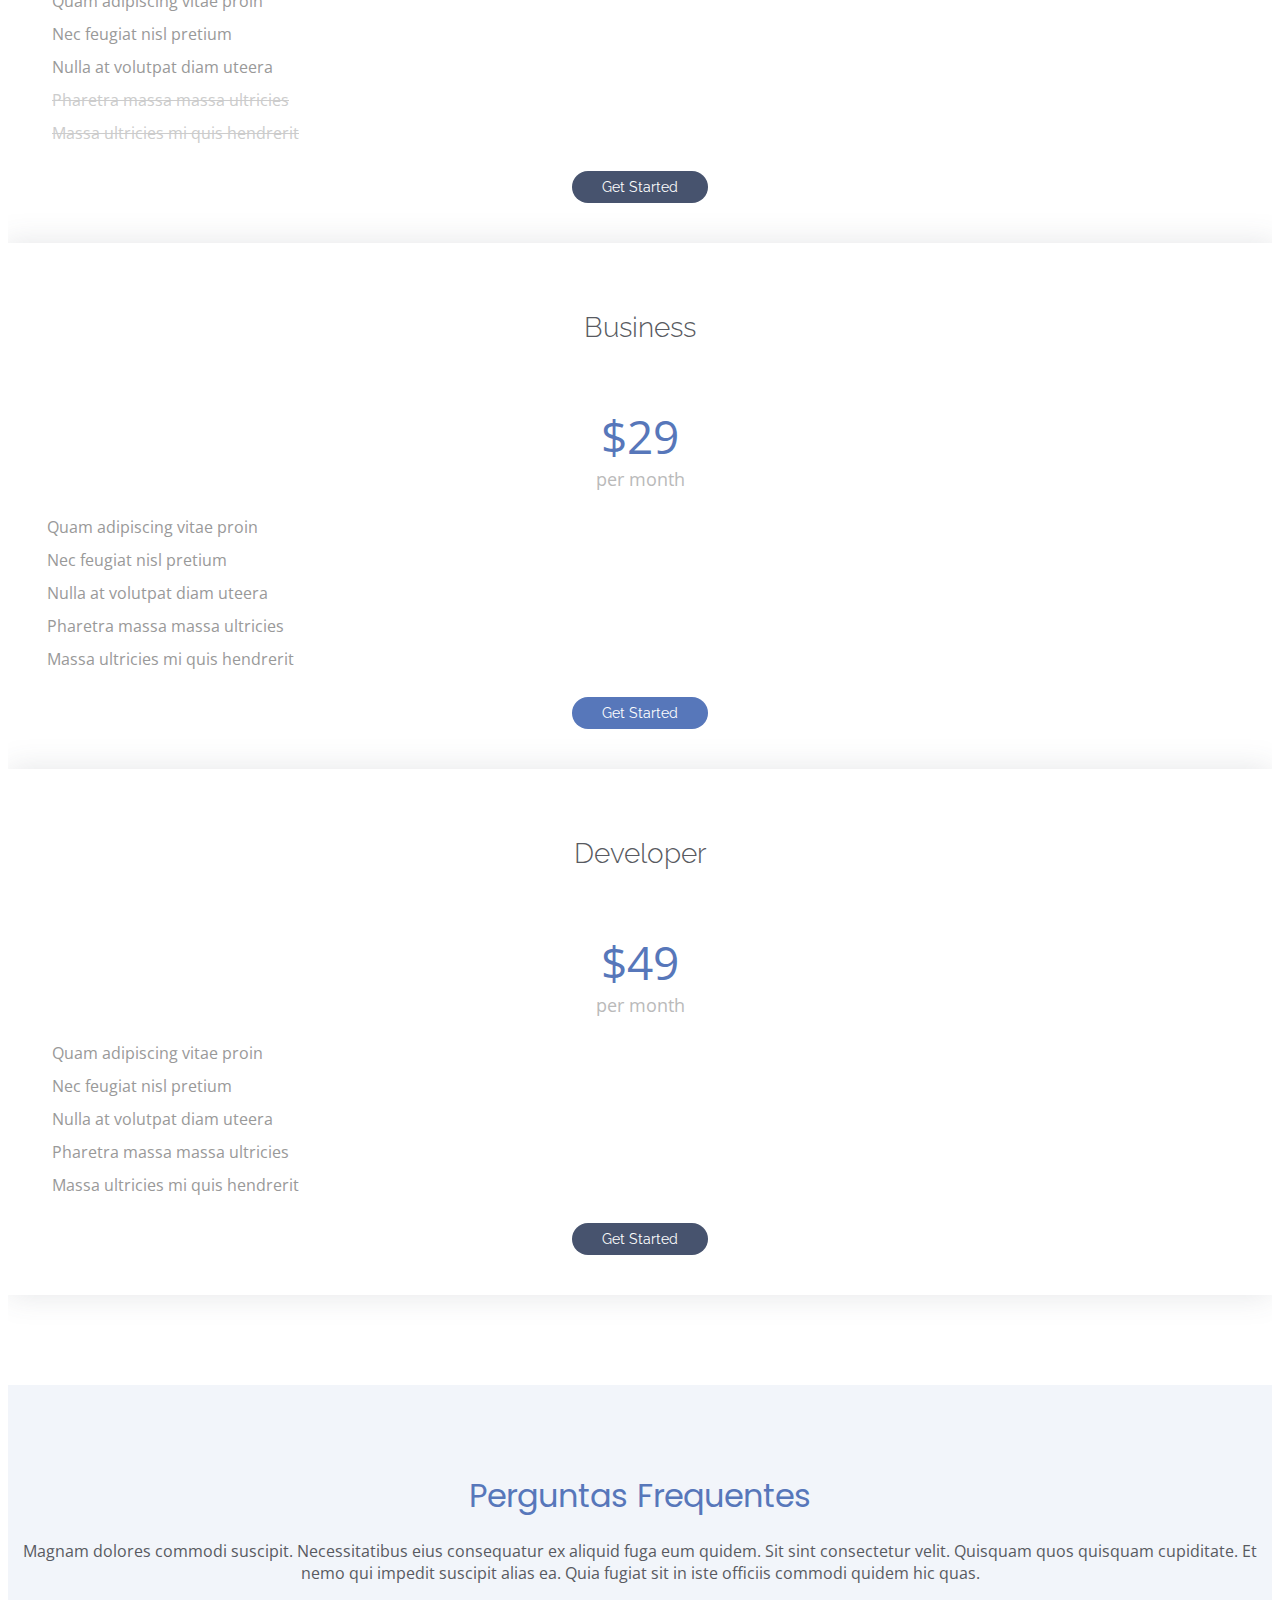
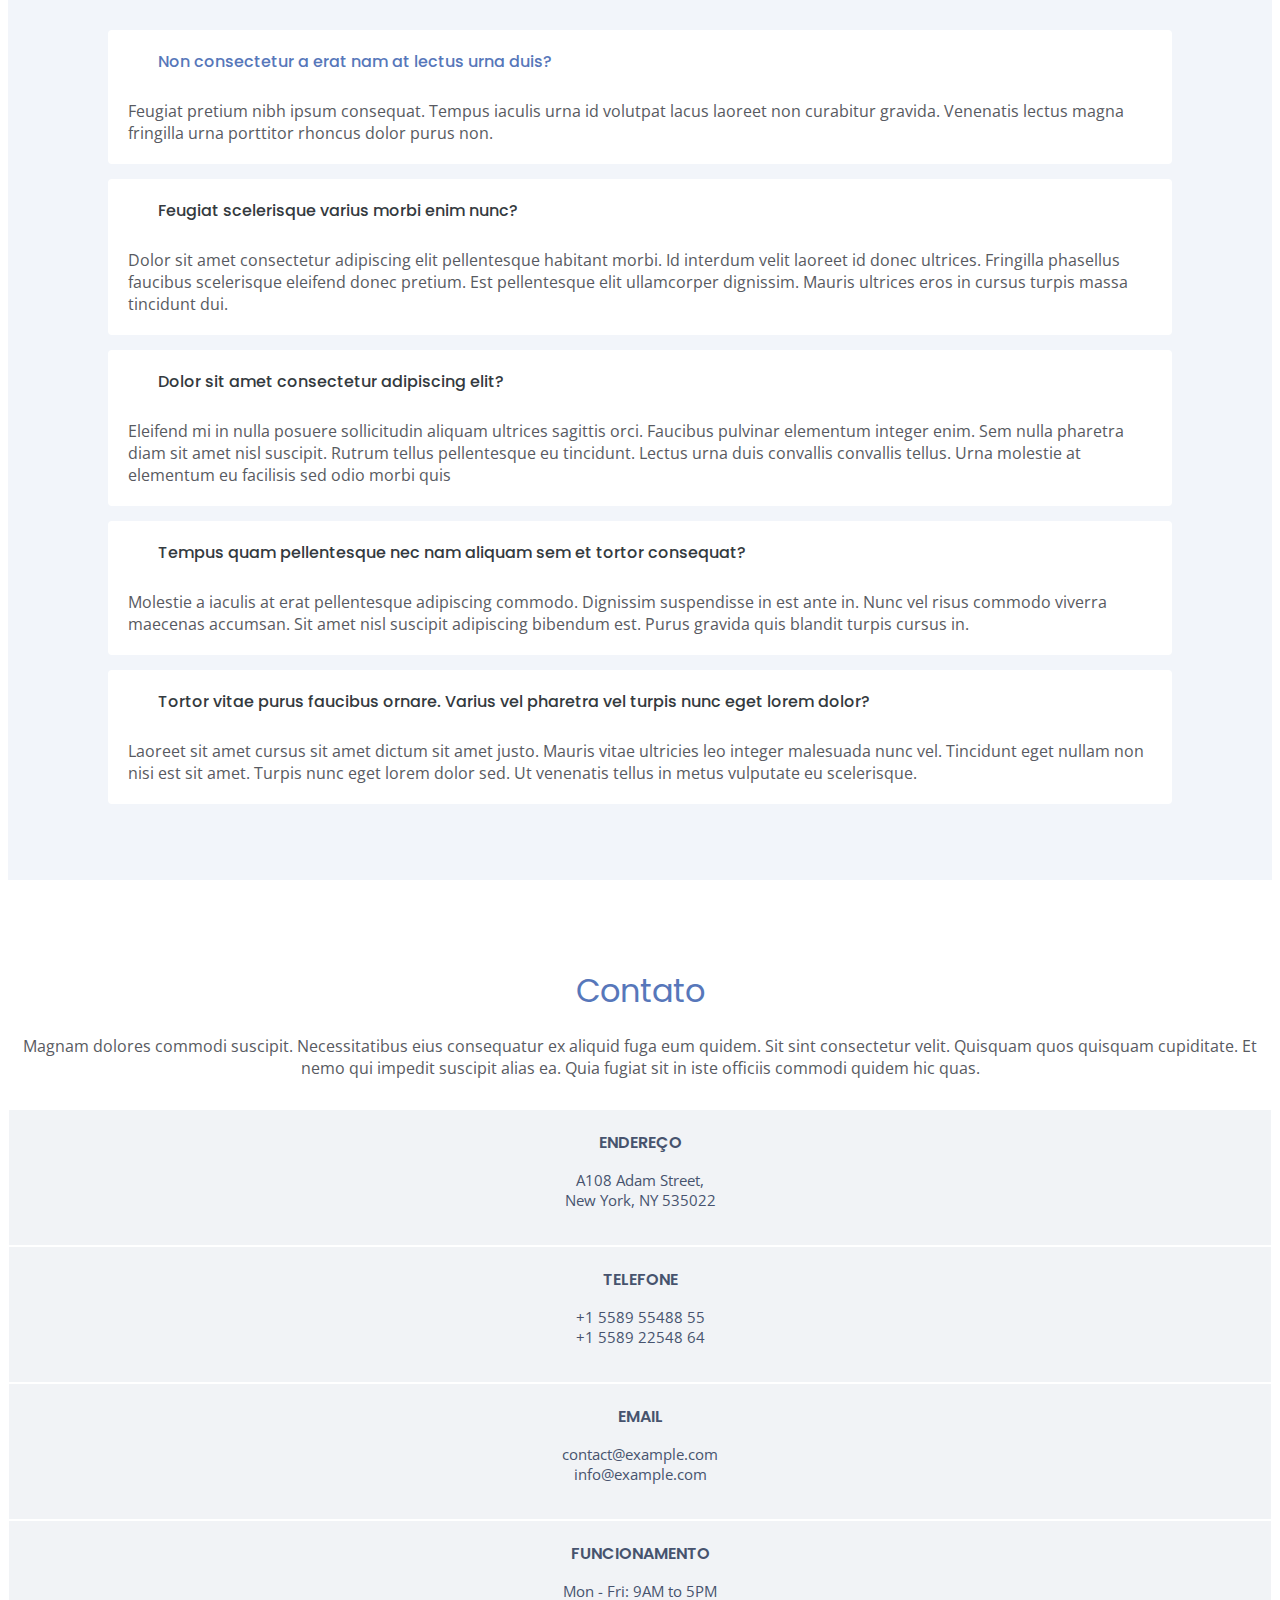
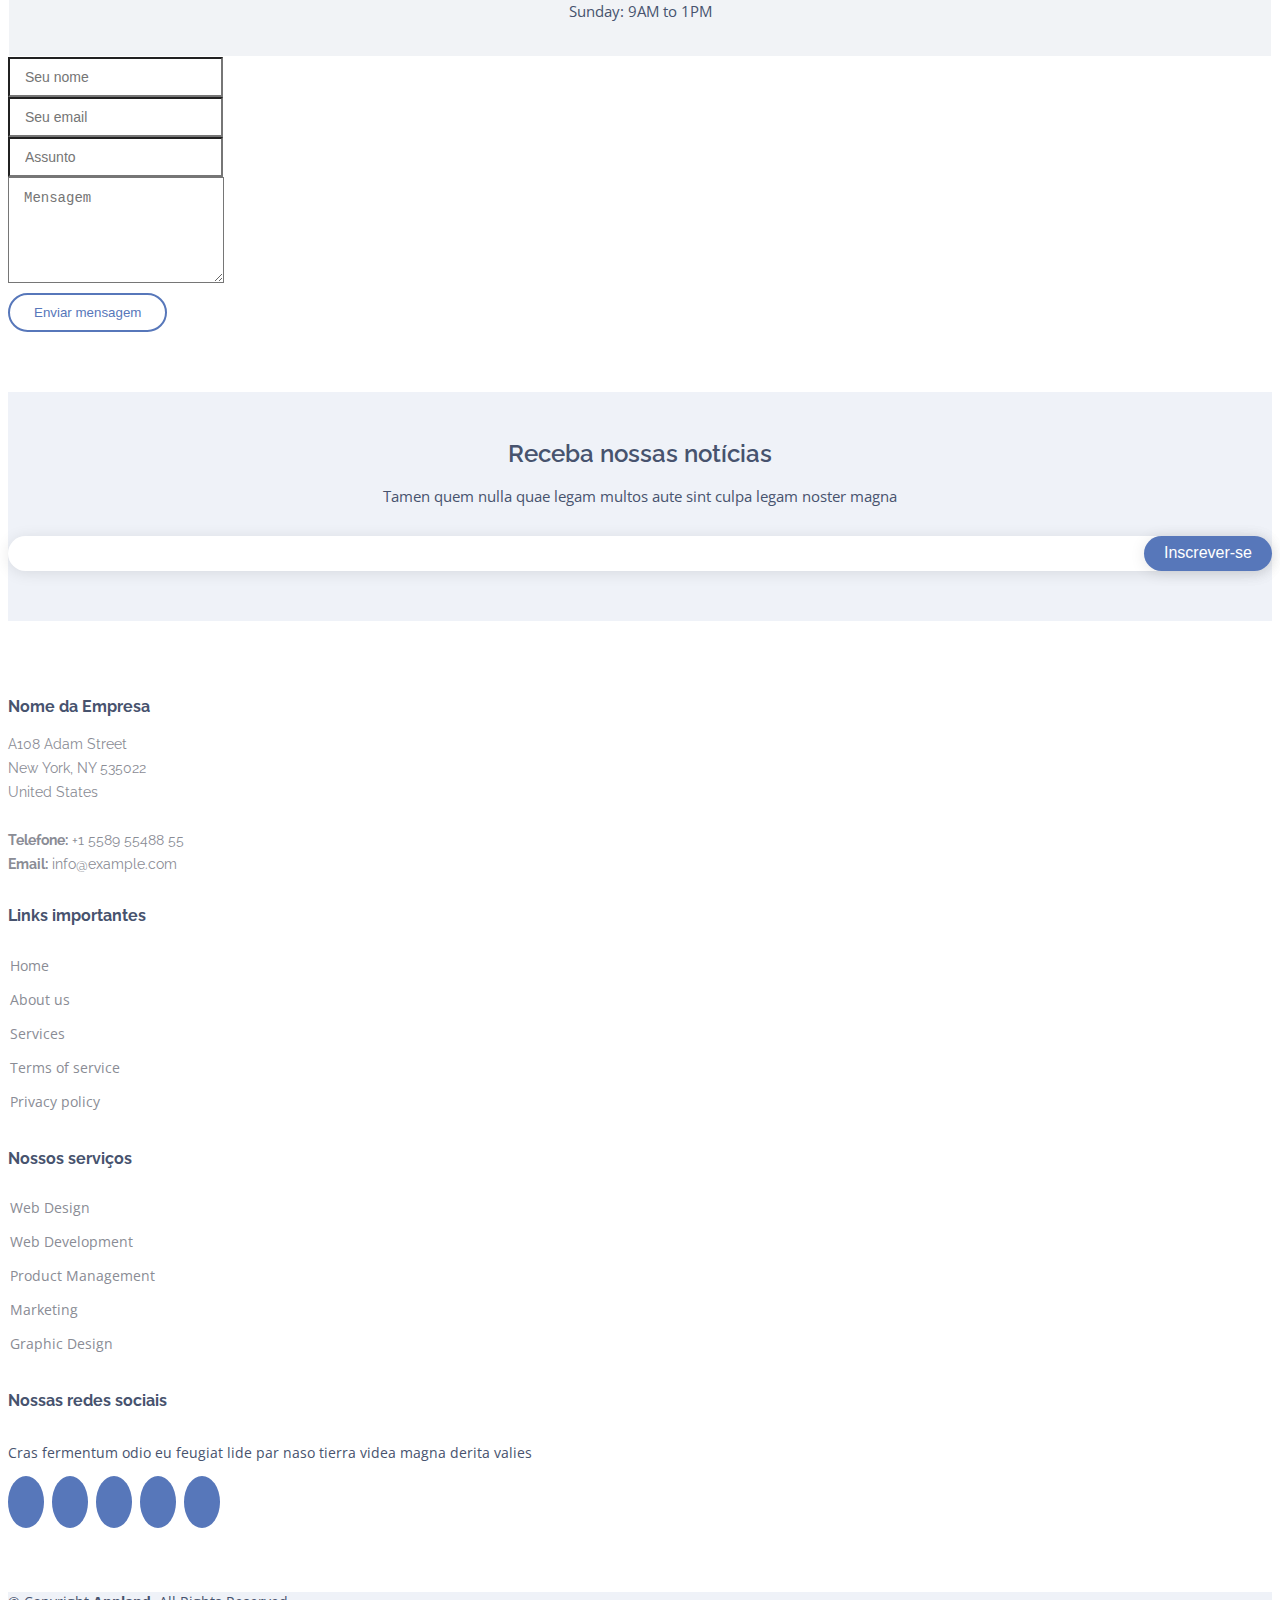
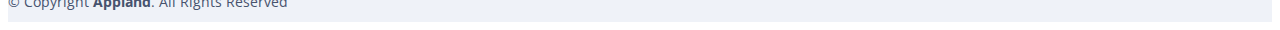
==== commit 21ccce32: "feat/add new sections" ====
--- a/index.html
+++ b/index.html
@@ -51,8 +51,9 @@
         <ul>
           <li><a class="nav-link scrollto active" href="#hero">Home</a></li>
           <li><a class="nav-link scrollto" href="#about-us">Sobre nós</a></li>
+          <li><a class="nav-link scrollto" href="#prizes">Premios</a></li>
           <li><a class="nav-link scrollto" href="#gallery">Gallery</a></li>
-          <li><a class="nav-link scrollto" href="#pricing">Pricing</a></li>
+          <li><a class="nav-link scrollto" href="#pricing">Pacotes</a></li>
           <li><a class="nav-link scrollto" href="#faq">F.A.Q</a></li>
           <li class="dropdown"><a href="#"><span>Drop Down</span> <i class="bi bi-chevron-down"></i></a>
             <ul>
@@ -193,7 +194,135 @@
           </div>
       </div>
     </section><!-- End About Us Section -->
-
+    
+    <!-- ======= Details Section ======= -->
+    <section id="details" class="details">
+      <div class="container">
+
+        <div class="row content">
+          <div class="col-md-4" data-aos="fade-right">
+            <img src="assets/img/details-1.png" class="img-fluid" alt="">
+          </div>
+          <div class="col-md-8 pt-4" data-aos="fade-up">
+            <h3>Voluptatem dignissimos provident quasi corporis voluptates sit assumenda.</h3>
+            <p class="fst-italic">
+              Lorem ipsum dolor sit amet, consectetur adipiscing elit, sed do eiusmod tempor incididunt ut labore et dolore
+              magna aliqua.
+            </p>
+            <ul>
+              <li><i class="bi bi-check"></i> Ullamco laboris nisi ut aliquip ex ea commodo consequat.</li>
+              <li><i class="bi bi-check"></i> Duis aute irure dolor in reprehenderit in voluptate velit.</li>
+              <li><i class="bi bi-check"></i> Iure at voluptas aspernatur dignissimos doloribus repudiandae.</li>
+              <li><i class="bi bi-check"></i> Est ipsa assumenda id facilis nesciunt placeat sed doloribus praesentium.</li>
+            </ul>
+            <p>
+              Voluptas nisi in quia excepturi nihil voluptas nam et ut. Expedita omnis eum consequatur non. Sed in asperiores aut repellendus. Error quisquam ab maiores. Quibusdam sit in officia
+            </p>
+          </div>
+        </div>
+
+        <div class="row content">
+          <div class="col-md-4 order-1 order-md-2" data-aos="fade-left">
+            <img src="assets/img/details-2.png" class="img-fluid" alt="">
+          </div>
+          <div class="col-md-8 pt-5 order-2 order-md-1" data-aos="fade-up">
+            <h3>Corporis temporibus maiores provident</h3>
+            <p class="fst-italic">
+              Lorem ipsum dolor sit amet, consectetur adipiscing elit, sed do eiusmod tempor incididunt ut labore et dolore
+              magna aliqua.
+            </p>
+            <p>
+              Ullamco laboris nisi ut aliquip ex ea commodo consequat. Duis aute irure dolor in reprehenderit in voluptate
+              velit esse cillum dolore eu fugiat nulla pariatur. Excepteur sint occaecat cupidatat non proident, sunt in
+              culpa qui officia deserunt mollit anim id est laborum
+            </p>
+            <p>
+              Inventore id enim dolor dicta qui et magni molestiae. Mollitia optio officia illum ut cupiditate eos autem. Soluta dolorum repellendus repellat amet autem rerum illum in. Quibusdam occaecati est nisi esse. Saepe aut dignissimos distinctio id enim.
+            </p>
+          </div>
+        </div>
+
+        <div class="row content">
+          <div class="col-md-4" data-aos="fade-right">
+            <img src="assets/img/details-3.png" class="img-fluid" alt="">
+          </div>
+          <div class="col-md-8 pt-5" data-aos="fade-up">
+            <h3>Sunt consequatur ad ut est nulla consectetur reiciendis animi voluptas</h3>
+            <p>Cupiditate placeat cupiditate placeat est ipsam culpa. Delectus quia minima quod. Sunt saepe odit aut quia voluptatem hic voluptas dolor doloremque.</p>
+            <ul>
+              <li><i class="bi bi-check"></i> Ullamco laboris nisi ut aliquip ex ea commodo consequat.</li>
+              <li><i class="bi bi-check"></i> Duis aute irure dolor in reprehenderit in voluptate velit.</li>
+              <li><i class="bi bi-check"></i> Facilis ut et voluptatem aperiam. Autem soluta ad fugiat.</li>
+            </ul>
+            <p>
+              Qui consequatur temporibus. Enim et corporis sit sunt harum praesentium suscipit ut voluptatem. Et nihil magni debitis consequatur est.
+            </p>
+            <p>
+              Suscipit enim et. Ut optio esse quidem quam reiciendis esse odit excepturi. Vel dolores rerum soluta explicabo vel fugiat eum non.
+            </p>
+          </div>
+        </div>
+
+        <div class="row content">
+          <div class="col-md-4 order-1 order-md-2" data-aos="fade-left">
+            <img src="assets/img/details-4.png" class="img-fluid" alt="">
+          </div>
+          <div class="col-md-8 pt-5 order-2 order-md-1" data-aos="fade-up">
+            <h3>Quas et necessitatibus eaque impedit ipsum animi consequatur incidunt in</h3>
+            <p class="fst-italic">
+              Lorem ipsum dolor sit amet, consectetur adipiscing elit, sed do eiusmod tempor incididunt ut labore et dolore
+              magna aliqua.
+            </p>
+            <p>
+              Ullamco laboris nisi ut aliquip ex ea commodo consequat. Duis aute irure dolor in reprehenderit in voluptate
+              velit esse cillum dolore eu fugiat nulla pariatur. Excepteur sint occaecat cupidatat non proident, sunt in
+              culpa qui officia deserunt mollit anim id est laborum
+            </p>
+            <ul>
+              <li><i class="bi bi-check"></i> Et praesentium laboriosam architecto nam .</li>
+              <li><i class="bi bi-check"></i> Eius et voluptate. Enim earum tempore aliquid. Nobis et sunt consequatur. Aut repellat in numquam velit quo dignissimos et.</li>
+              <li><i class="bi bi-check"></i> Facilis ut et voluptatem aperiam. Autem soluta ad fugiat.</li>
+            </ul>
+          </div>
+        </div>
+
+      </div>
+    </section><!-- End Details Section -->
+
+    <!-- ======= Prizes ======= -->
+    <section id="prizes" class="prizes">
+      <div class="container">
+
+        <div class="section-title">
+          <h2>Premios e Beneficios</h2>
+          <p>Magnam dolores commodi suscipit. Necessitatibus eius consequatur ex aliquid fuga eum quidem. Sit sint consectetur velit. Quisquam quos quisquam cupiditate. Et nemo qui impedit suscipit alias ea. Quia fugiat sit in iste officiis commodi quidem hic quas.</p>
+        </div>
+          <div class="row">
+            <div class="col-md-4 icon-box" data-aos="fade-up">
+              <div class="row">
+                <i class="bx bx-bullseye"></i>
+                <h4>Missão</h4>
+                <p>Consequuntur sunt aut quasi enim aliquam quae harum pariatur laboris nisi ut aliquip</p>
+              </div>
+            </div>
+            <div class="col-md-4 icon-box" data-aos="fade-up" data-aos-delay="100">
+              <div class="row">
+                <i class="bx bx-trending-up"></i>
+                <h4>Visão</h4>
+                <p>Excepteur sint occaecat cupidatat non proident, sunt in culpa qui officia deserunt</p>
+              </div>
+            </div>
+            <div class="col-md-4 icon-box" data-aos="fade-up" data-aos-delay="200">
+              <div class="row">
+                <i class="bx bx-star"></i>
+                <h4>Valores</h4>
+                <p>Aut suscipit aut cum nemo deleniti aut omnis. Doloribus ut maiores omnis facere</p>
+              </div>
+            </div>
+          </div>
+      </div>
+    </section><!-- End About Us Section -->
+    
     <!-- ======= Details Section ======= -->
     <section id="details" class="details">
       <div class="container">
@@ -321,6 +450,8 @@
       </div>
     </section><!-- End Gallery Section -->
 
+    
+
     <!-- ======= Testimonials Section ======= -->
     <section id="testimonials" class="testimonials section-bg">
       <div class="container" data-aos="fade-up">
@@ -410,7 +541,7 @@
       <div class="container">
 
         <div class="section-title">
-          <h2>Pricing</h2>
+          <h2>Pacotes de Crédito</h2>
           <p>Magnam dolores commodi suscipit. Necessitatibus eius consequatur ex aliquid fuga eum quidem. Sit sint consectetur velit. Quisquam quos quisquam cupiditate. Et nemo qui impedit suscipit alias ea. Quia fugiat sit in iste officiis commodi quidem hic quas.</p>
         </div>
 
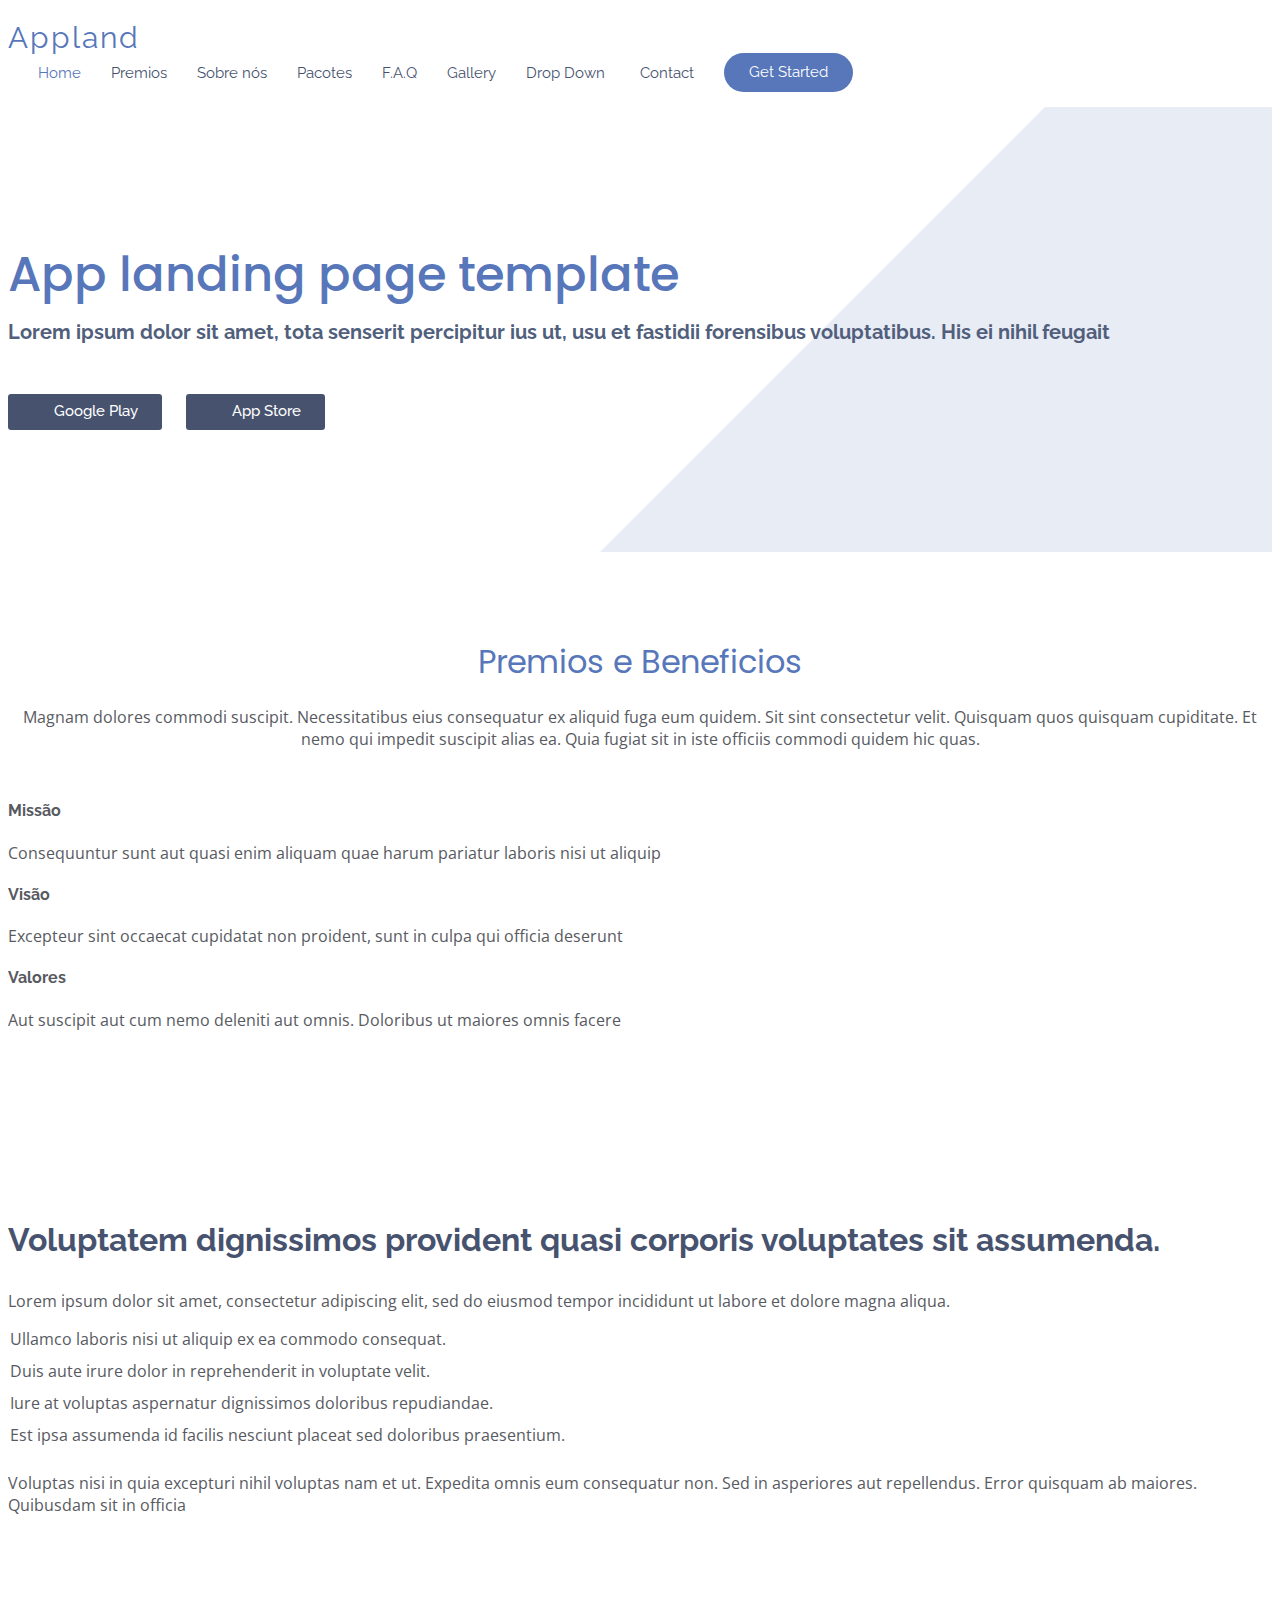
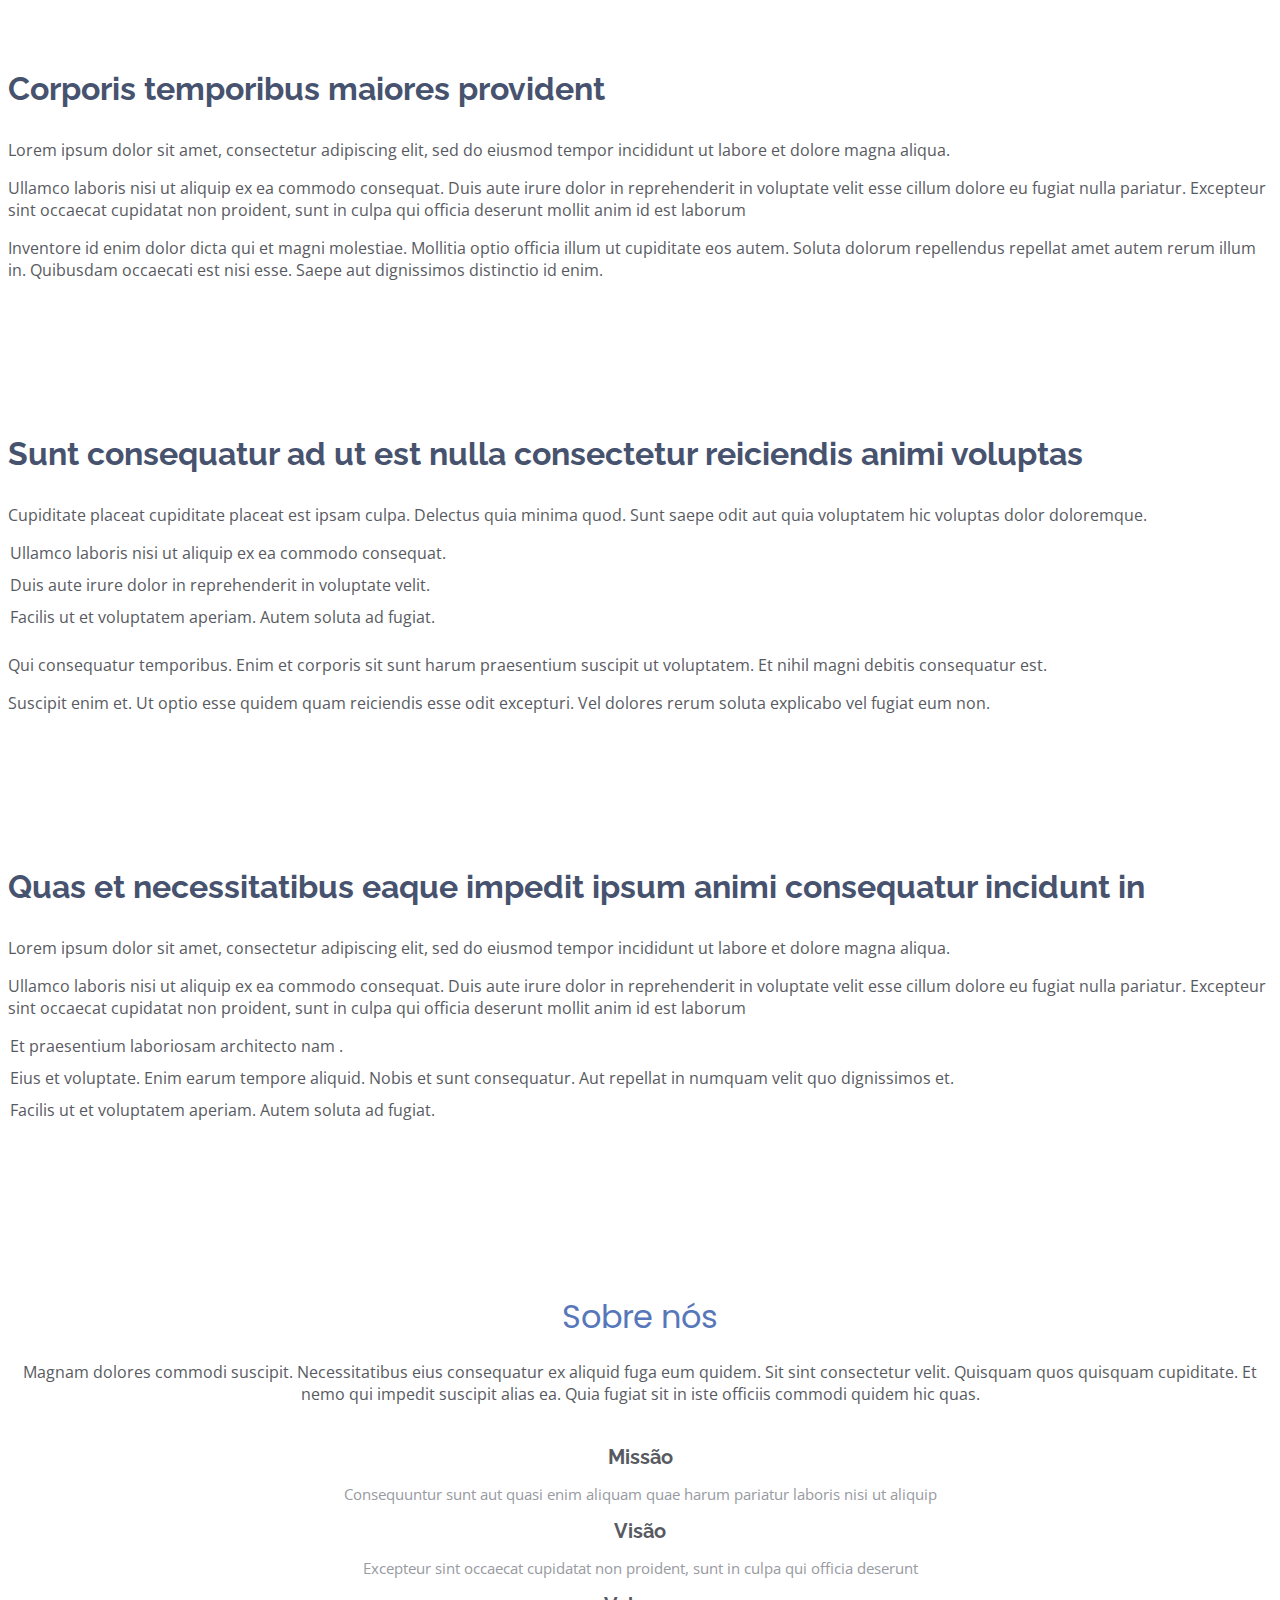
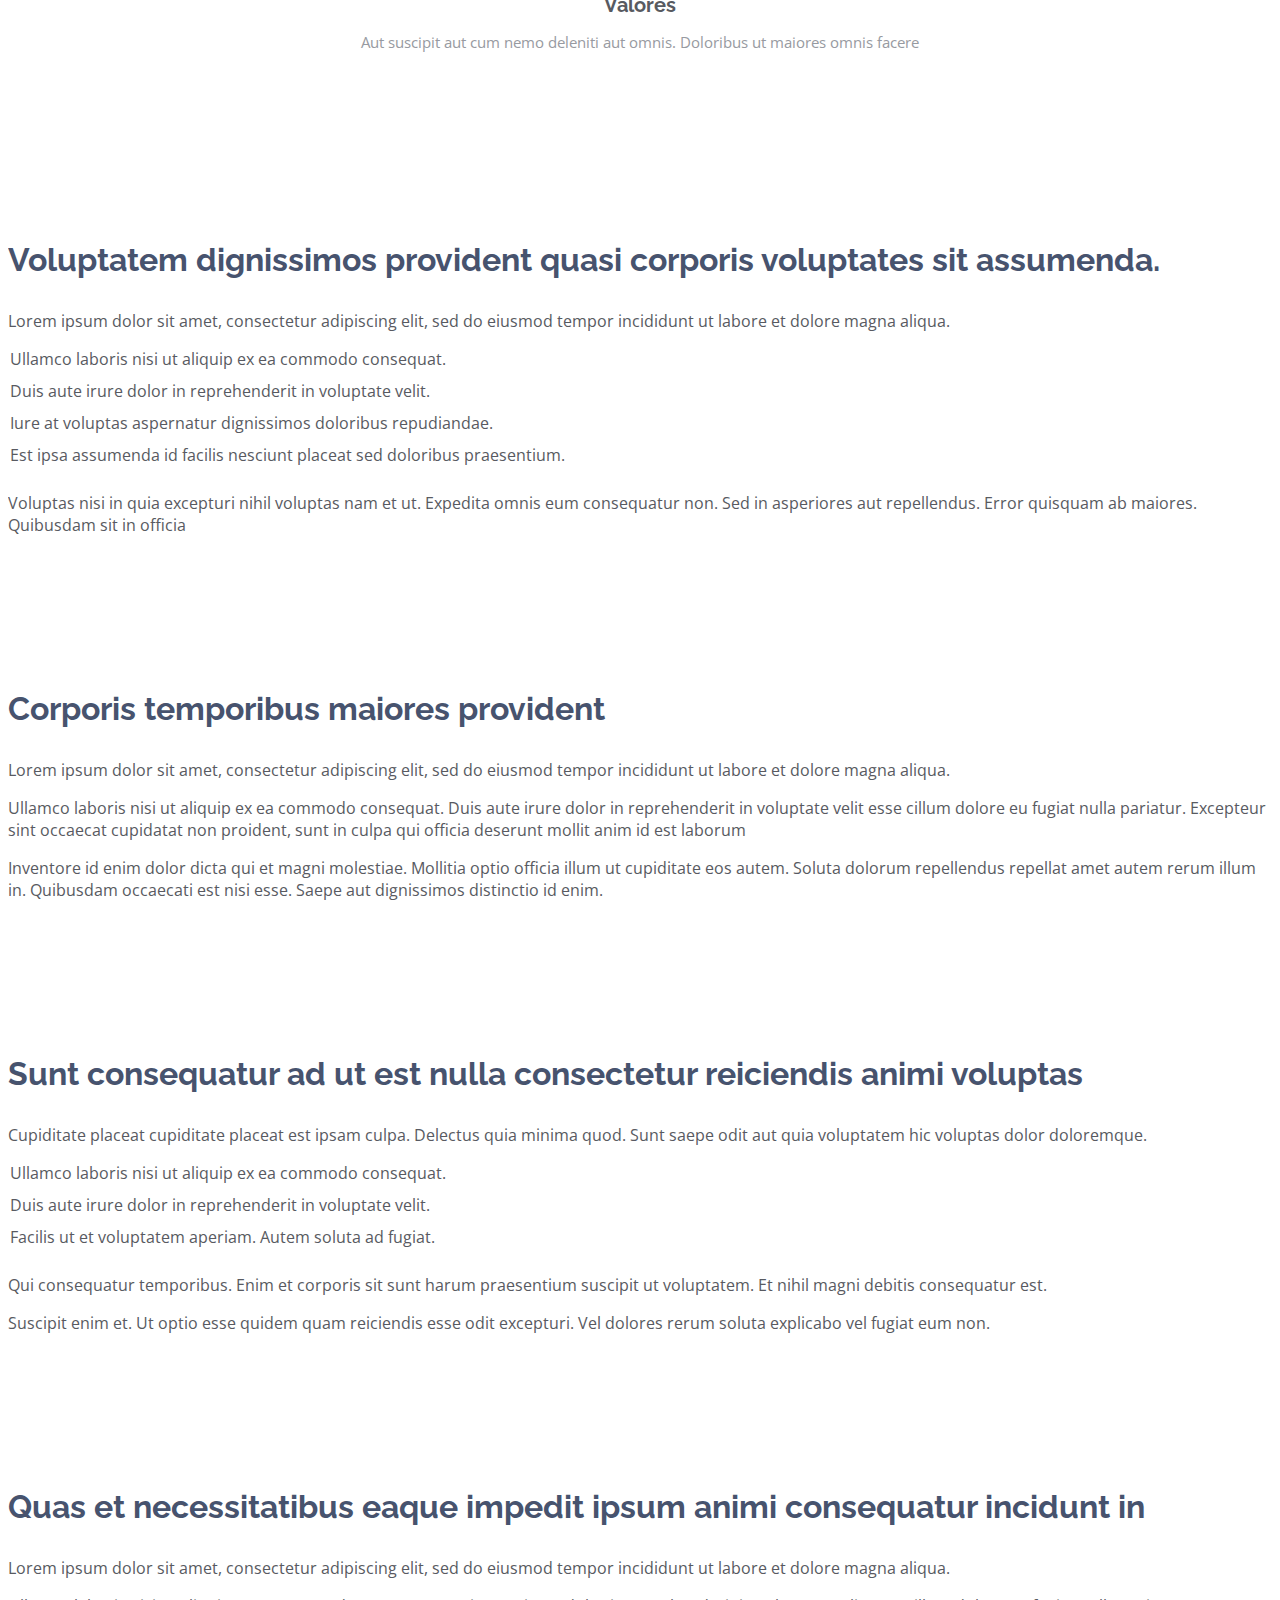
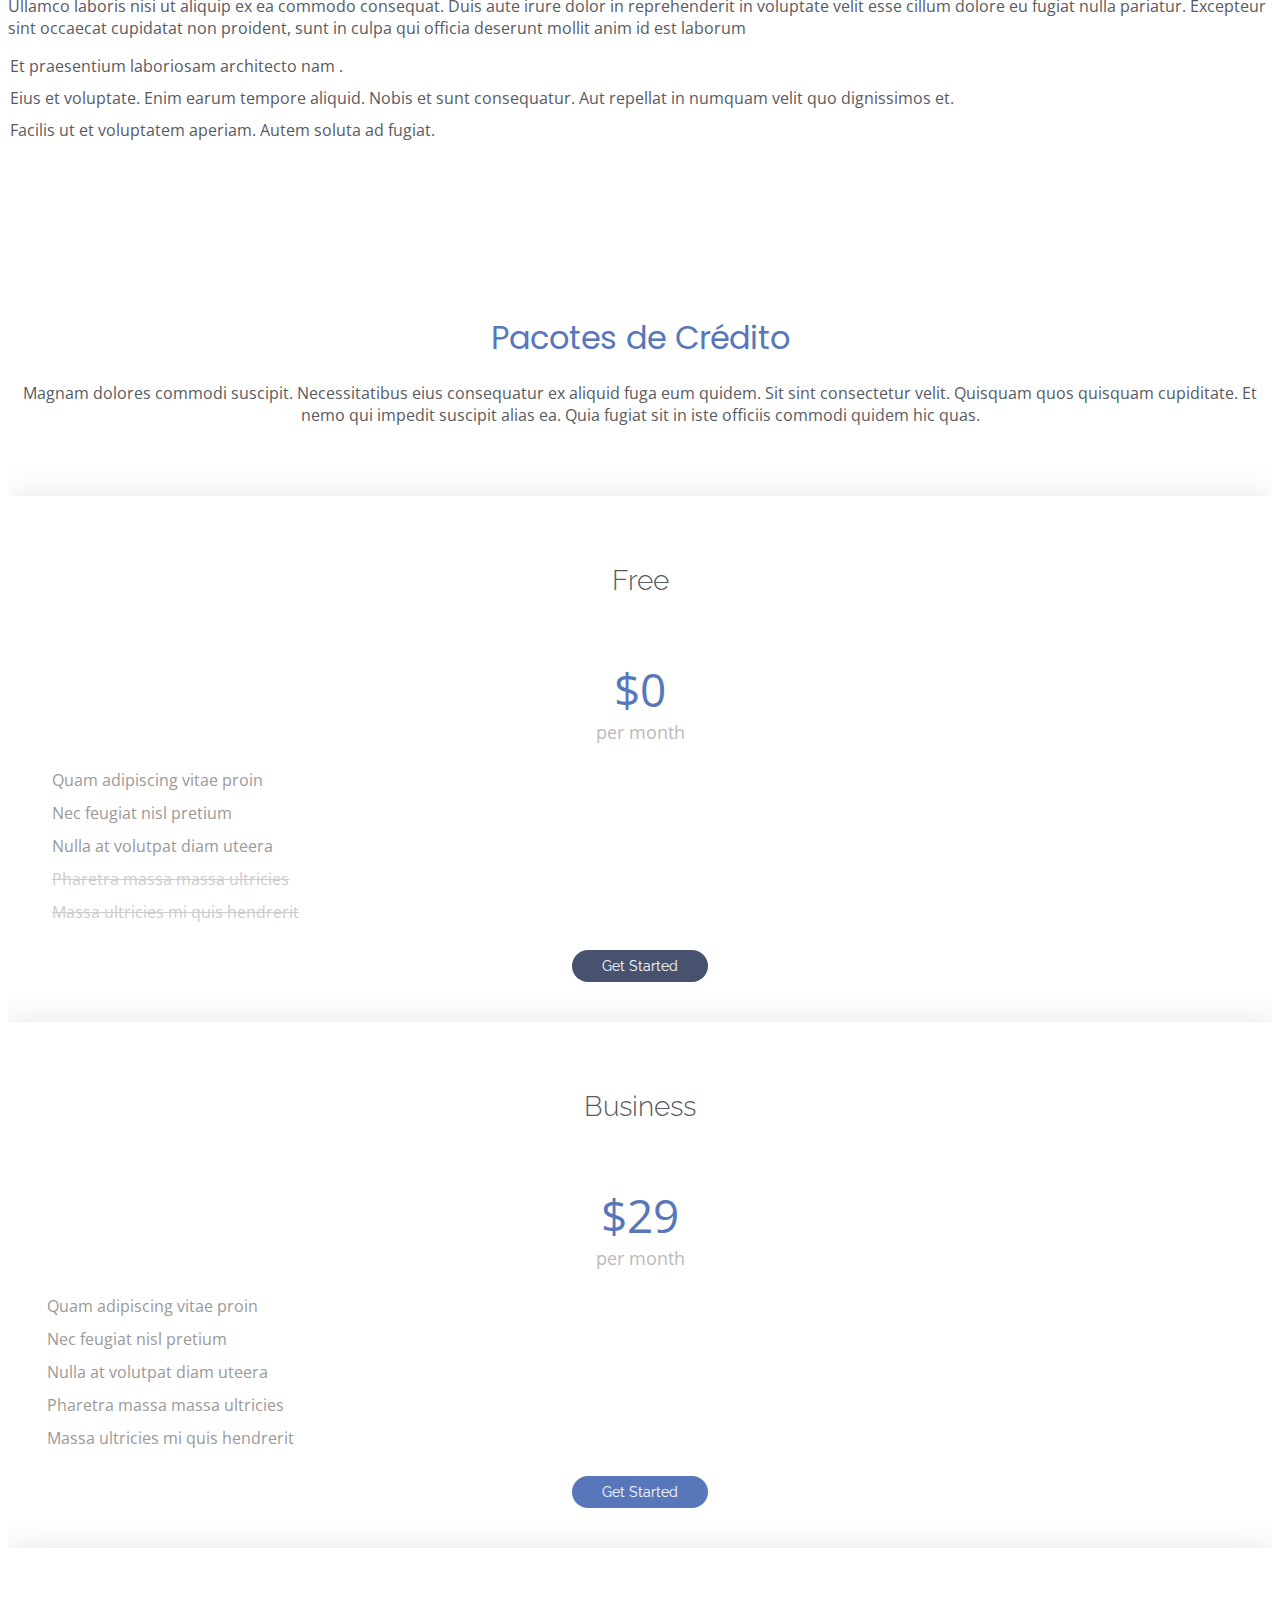
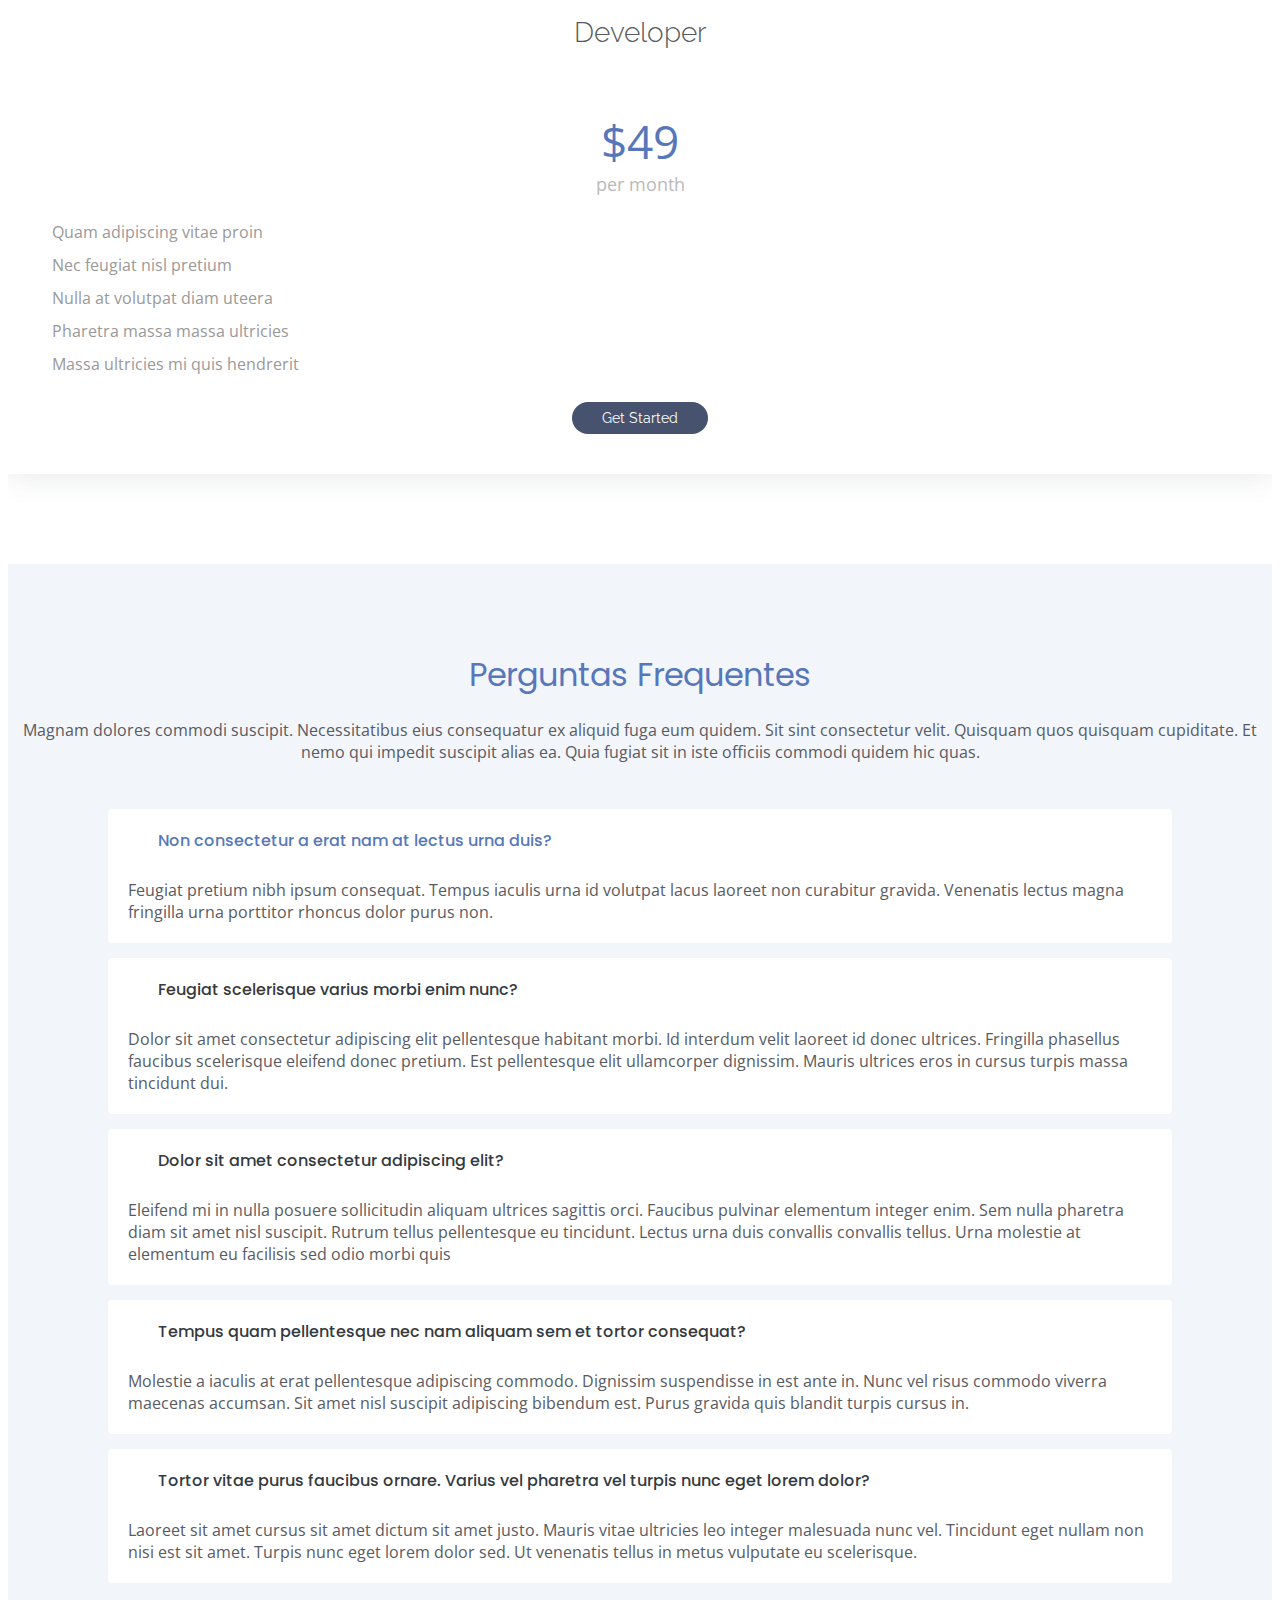
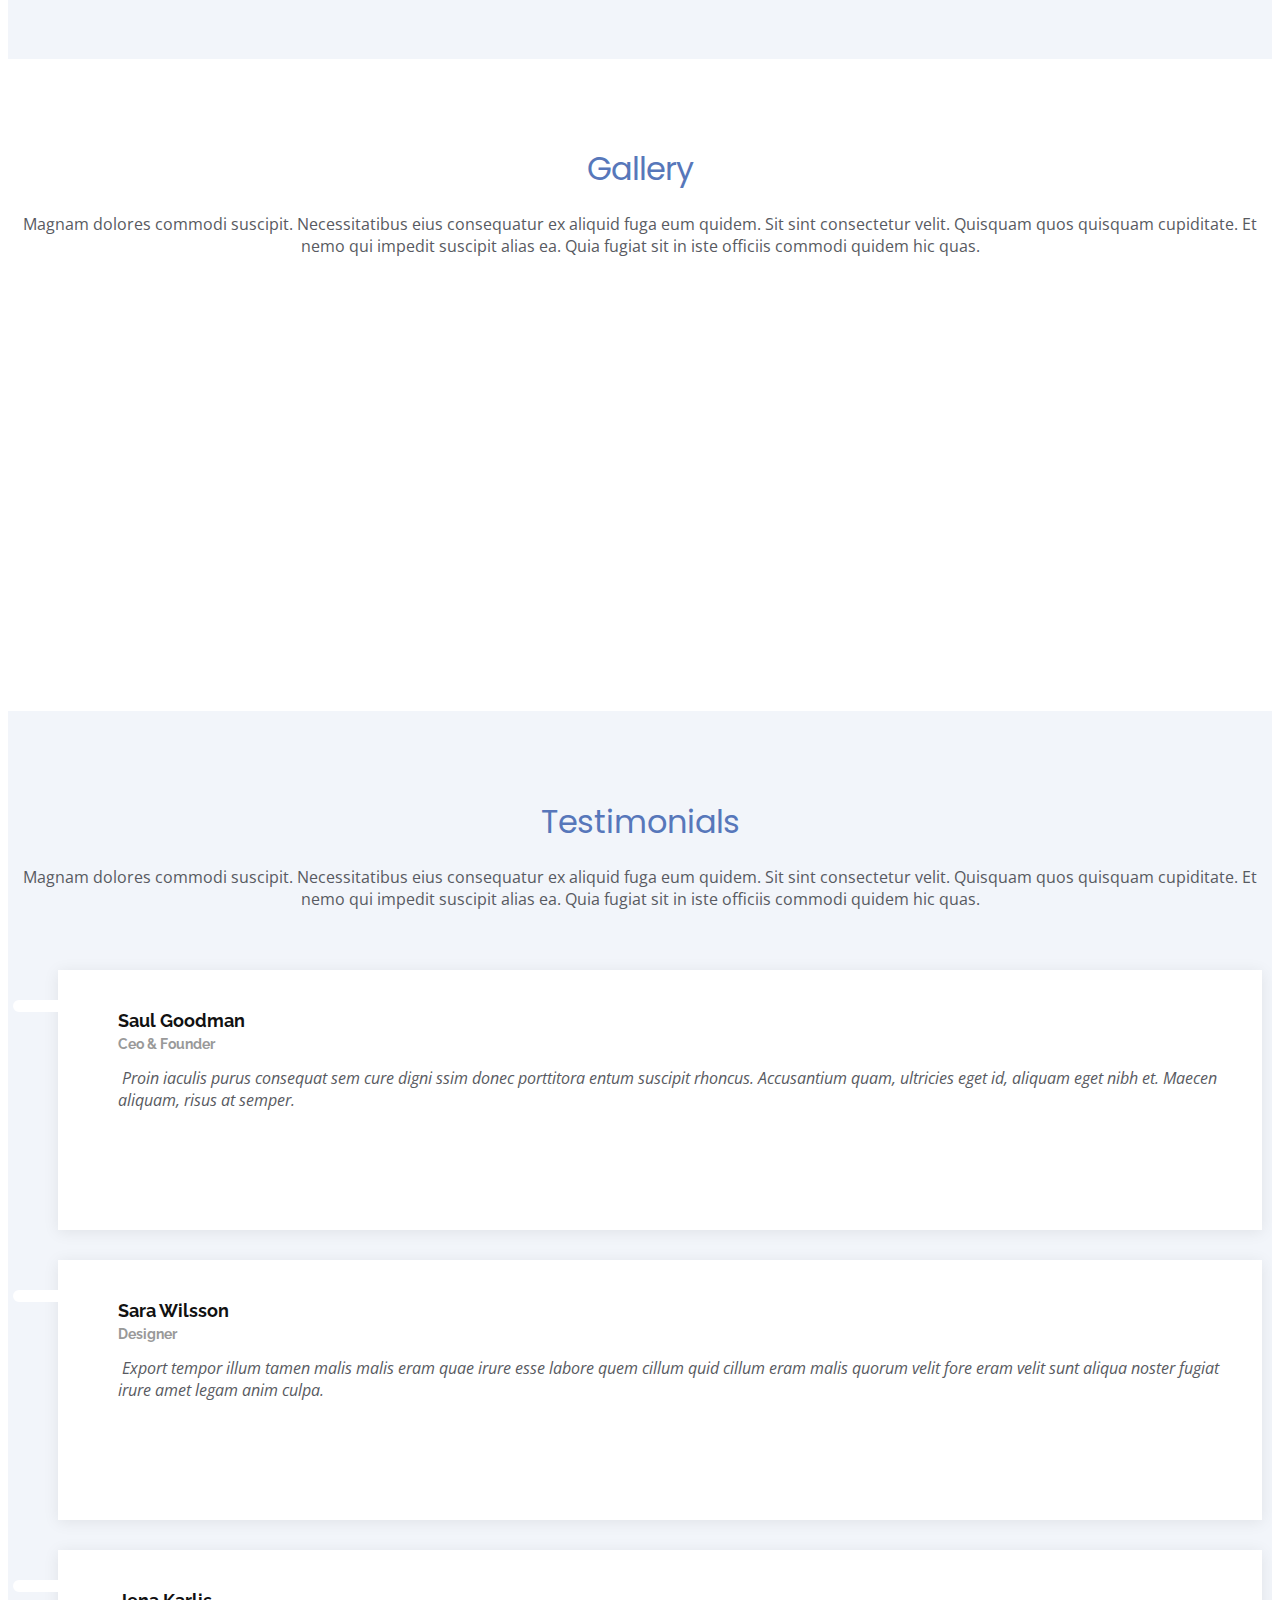
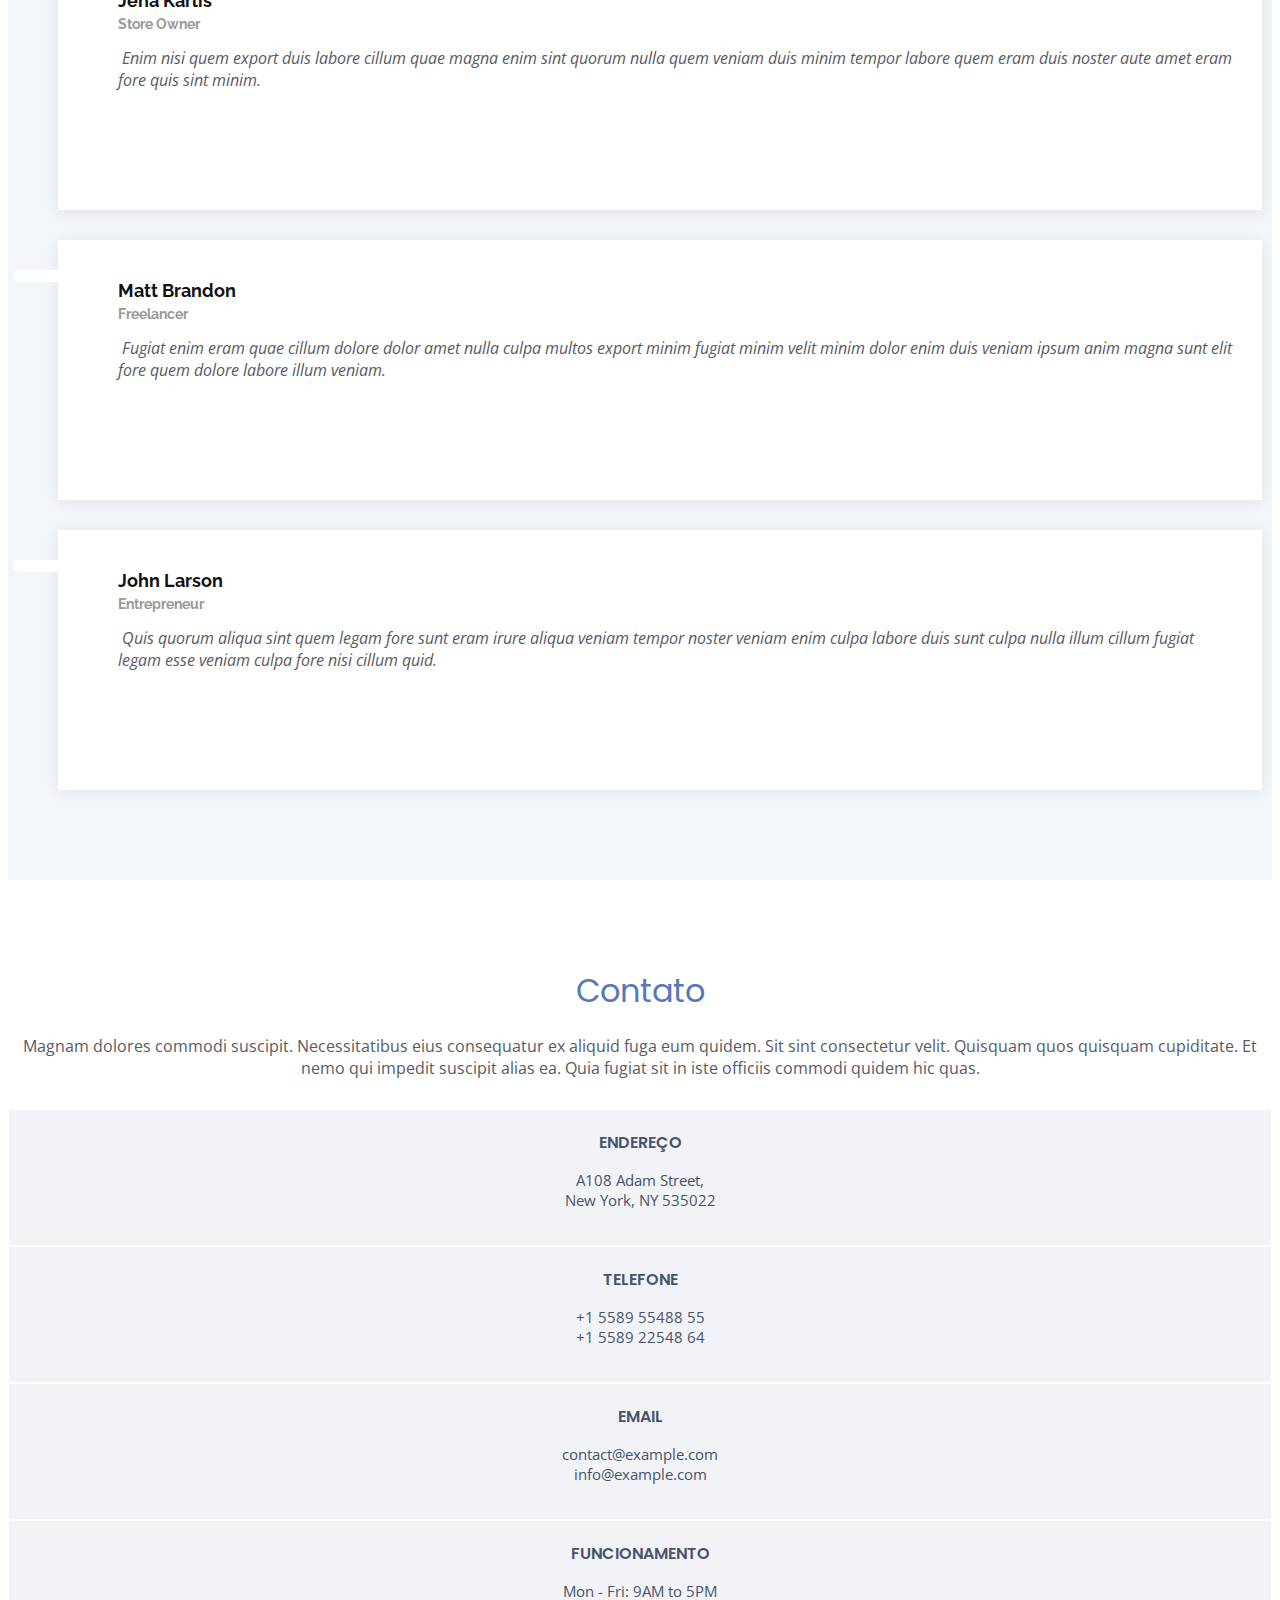
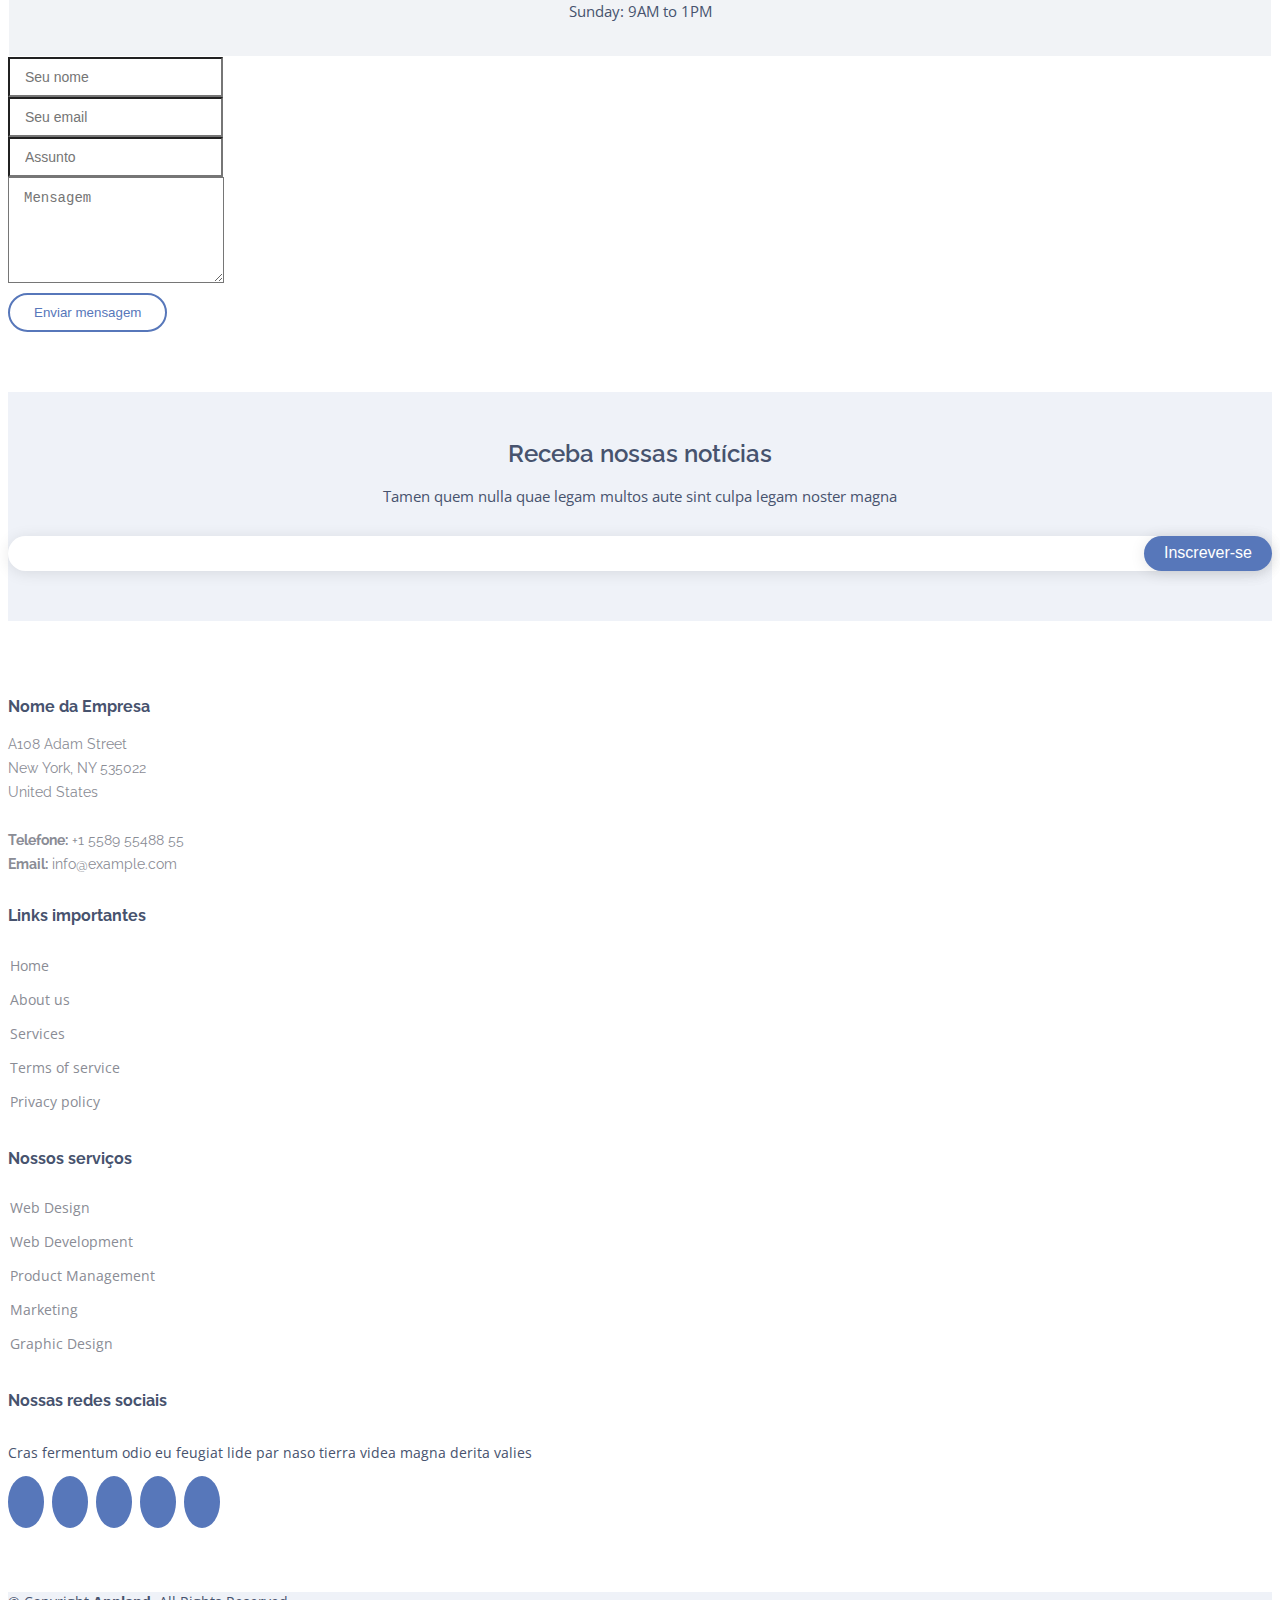
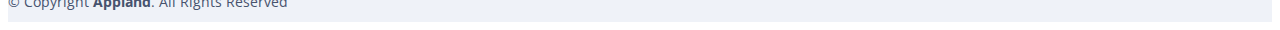
==== commit 463ffc3d: "feat/change sections order" ====
--- a/index.html
+++ b/index.html
@@ -50,11 +50,11 @@
       <nav id="navbar" class="navbar">
         <ul>
           <li><a class="nav-link scrollto active" href="#hero">Home</a></li>
+          <li><a class="nav-link scrollto" href="#prizes">Premios</a></li>
           <li><a class="nav-link scrollto" href="#about-us">Sobre nós</a></li>
-          <li><a class="nav-link scrollto" href="#prizes">Premios</a></li>
-          <li><a class="nav-link scrollto" href="#gallery">Gallery</a></li>
           <li><a class="nav-link scrollto" href="#pricing">Pacotes</a></li>
           <li><a class="nav-link scrollto" href="#faq">F.A.Q</a></li>
+          <li><a class="nav-link scrollto" href="#gallery">Gallery</a></li>
           <li class="dropdown"><a href="#"><span>Drop Down</span> <i class="bi bi-chevron-down"></i></a>
             <ul>
               <li><a href="#">Drop Down 1</a></li>
@@ -161,12 +161,12 @@
     -->
     <!-- End App Features Section -->
 
-    <!-- ======= About Us Section ======= -->
-    <section id="about-us" class="about-us">
+    <!-- ======= Prizes ======= -->
+    <section id="prizes" class="prizes">
       <div class="container">
 
         <div class="section-title">
-          <h2>Sobre nós</h2>
+          <h2>Premios e Beneficios</h2>
           <p>Magnam dolores commodi suscipit. Necessitatibus eius consequatur ex aliquid fuga eum quidem. Sit sint consectetur velit. Quisquam quos quisquam cupiditate. Et nemo qui impedit suscipit alias ea. Quia fugiat sit in iste officiis commodi quidem hic quas.</p>
         </div>
           <div class="row">
@@ -289,12 +289,13 @@
       </div>
     </section><!-- End Details Section -->
 
-    <!-- ======= Prizes ======= -->
-    <section id="prizes" class="prizes">
+
+    <!-- ======= About Us Section ======= -->
+    <section id="about-us" class="about-us">
       <div class="container">
 
         <div class="section-title">
-          <h2>Premios e Beneficios</h2>
+          <h2>Sobre nós</h2>
           <p>Magnam dolores commodi suscipit. Necessitatibus eius consequatur ex aliquid fuga eum quidem. Sit sint consectetur velit. Quisquam quos quisquam cupiditate. Et nemo qui impedit suscipit alias ea. Quia fugiat sit in iste officiis commodi quidem hic quas.</p>
         </div>
           <div class="row">
@@ -416,6 +417,125 @@
 
       </div>
     </section><!-- End Details Section -->
+
+        <!-- ======= Pricing Section ======= -->
+        <section id="pricing" class="pricing">
+          <div class="container">
+    
+            <div class="section-title">
+              <h2>Pacotes de Crédito</h2>
+              <p>Magnam dolores commodi suscipit. Necessitatibus eius consequatur ex aliquid fuga eum quidem. Sit sint consectetur velit. Quisquam quos quisquam cupiditate. Et nemo qui impedit suscipit alias ea. Quia fugiat sit in iste officiis commodi quidem hic quas.</p>
+            </div>
+    
+            <div class="row no-gutters">
+    
+              <div class="col-lg-4 box" data-aos="fade-right">
+                <h3>Free</h3>
+                <h4>$0<span>per month</span></h4>
+                <ul>
+                  <li><i class="bx bx-check"></i> Quam adipiscing vitae proin</li>
+                  <li><i class="bx bx-check"></i> Nec feugiat nisl pretium</li>
+                  <li><i class="bx bx-check"></i> Nulla at volutpat diam uteera</li>
+                  <li class="na"><i class="bx bx-x"></i> <span>Pharetra massa massa ultricies</span></li>
+                  <li class="na"><i class="bx bx-x"></i> <span>Massa ultricies mi quis hendrerit</span></li>
+                </ul>
+                <a href="#" class="get-started-btn">Get Started</a>
+              </div>
+    
+              <div class="col-lg-4 box featured" data-aos="fade-up">
+                <h3>Business</h3>
+                <h4>$29<span>per month</span></h4>
+                <ul>
+                  <li><i class="bx bx-check"></i> Quam adipiscing vitae proin</li>
+                  <li><i class="bx bx-check"></i> Nec feugiat nisl pretium</li>
+                  <li><i class="bx bx-check"></i> Nulla at volutpat diam uteera</li>
+                  <li><i class="bx bx-check"></i> Pharetra massa massa ultricies</li>
+                  <li><i class="bx bx-check"></i> Massa ultricies mi quis hendrerit</li>
+                </ul>
+                <a href="#" class="get-started-btn">Get Started</a>
+              </div>
+    
+              <div class="col-lg-4 box" data-aos="fade-left">
+                <h3>Developer</h3>
+                <h4>$49<span>per month</span></h4>
+                <ul>
+                  <li><i class="bx bx-check"></i> Quam adipiscing vitae proin</li>
+                  <li><i class="bx bx-check"></i> Nec feugiat nisl pretium</li>
+                  <li><i class="bx bx-check"></i> Nulla at volutpat diam uteera</li>
+                  <li><i class="bx bx-check"></i> Pharetra massa massa ultricies</li>
+                  <li><i class="bx bx-check"></i> Massa ultricies mi quis hendrerit</li>
+                </ul>
+                <a href="#" class="get-started-btn">Get Started</a>
+              </div>
+    
+            </div>
+    
+          </div>
+        </section><!-- End Pricing Section -->
+
+            <!-- ======= Frequently Asked Questions Section ======= -->
+    <section id="faq" class="faq section-bg">
+      <div class="container" data-aos="fade-up">
+
+        <div class="section-title">
+
+          <h2>Perguntas Frequentes</h2>
+          <p>Magnam dolores commodi suscipit. Necessitatibus eius consequatur ex aliquid fuga eum quidem. Sit sint consectetur velit. Quisquam quos quisquam cupiditate. Et nemo qui impedit suscipit alias ea. Quia fugiat sit in iste officiis commodi quidem hic quas.</p>
+        </div>
+
+        <div class="accordion-list">
+          <ul>
+            <li data-aos="fade-up">
+              <i class="bx bx-help-circle icon-help"></i> <a data-bs-toggle="collapse" class="collapse" data-bs-target="#accordion-list-1">Non consectetur a erat nam at lectus urna duis? <i class="bx bx-chevron-down icon-show"></i><i class="bx bx-chevron-up icon-close"></i></a>
+              <div id="accordion-list-1" class="collapse show" data-bs-parent=".accordion-list">
+                <p>
+                  Feugiat pretium nibh ipsum consequat. Tempus iaculis urna id volutpat lacus laoreet non curabitur gravida. Venenatis lectus magna fringilla urna porttitor rhoncus dolor purus non.
+                </p>
+              </div>
+            </li>
+
+            <li data-aos="fade-up" data-aos-delay="100">
+              <i class="bx bx-help-circle icon-help"></i> <a data-bs-toggle="collapse" data-bs-target="#accordion-list-2" class="collapsed">Feugiat scelerisque varius morbi enim nunc? <i class="bx bx-chevron-down icon-show"></i><i class="bx bx-chevron-up icon-close"></i></a>
+              <div id="accordion-list-2" class="collapse" data-bs-parent=".accordion-list">
+                <p>
+                  Dolor sit amet consectetur adipiscing elit pellentesque habitant morbi. Id interdum velit laoreet id donec ultrices. Fringilla phasellus faucibus scelerisque eleifend donec pretium. Est pellentesque elit ullamcorper dignissim. Mauris ultrices eros in cursus turpis massa tincidunt dui.
+                </p>
+              </div>
+            </li>
+
+            <li data-aos="fade-up" data-aos-delay="200">
+              <i class="bx bx-help-circle icon-help"></i> <a data-bs-toggle="collapse" data-bs-target="#accordion-list-3" class="collapsed">Dolor sit amet consectetur adipiscing elit? <i class="bx bx-chevron-down icon-show"></i><i class="bx bx-chevron-up icon-close"></i></a>
+              <div id="accordion-list-3" class="collapse" data-bs-parent=".accordion-list">
+                <p>
+                  Eleifend mi in nulla posuere sollicitudin aliquam ultrices sagittis orci. Faucibus pulvinar elementum integer enim. Sem nulla pharetra diam sit amet nisl suscipit. Rutrum tellus pellentesque eu tincidunt. Lectus urna duis convallis convallis tellus. Urna molestie at elementum eu facilisis sed odio morbi quis
+                </p>
+              </div>
+            </li>
+
+            <li data-aos="fade-up" data-aos-delay="300">
+              <i class="bx bx-help-circle icon-help"></i> <a data-bs-toggle="collapse" data-bs-target="#accordion-list-4" class="collapsed">Tempus quam pellentesque nec nam aliquam sem et tortor consequat? <i class="bx bx-chevron-down icon-show"></i><i class="bx bx-chevron-up icon-close"></i></a>
+              <div id="accordion-list-4" class="collapse" data-bs-parent=".accordion-list">
+                <p>
+                  Molestie a iaculis at erat pellentesque adipiscing commodo. Dignissim suspendisse in est ante in. Nunc vel risus commodo viverra maecenas accumsan. Sit amet nisl suscipit adipiscing bibendum est. Purus gravida quis blandit turpis cursus in.
+                </p>
+              </div>
+            </li>
+
+            <li data-aos="fade-up" data-aos-delay="400">
+              <i class="bx bx-help-circle icon-help"></i> <a data-bs-toggle="collapse" data-bs-target="#accordion-list-5" class="collapsed">Tortor vitae purus faucibus ornare. Varius vel pharetra vel turpis nunc eget lorem dolor? <i class="bx bx-chevron-down icon-show"></i><i class="bx bx-chevron-up icon-close"></i></a>
+              <div id="accordion-list-5" class="collapse" data-bs-parent=".accordion-list">
+                <p>
+                  Laoreet sit amet cursus sit amet dictum sit amet justo. Mauris vitae ultricies leo integer malesuada nunc vel. Tincidunt eget nullam non nisi est sit amet. Turpis nunc eget lorem dolor sed. Ut venenatis tellus in metus vulputate eu scelerisque.
+                </p>
+              </div>
+            </li>
+
+          </ul>
+        </div>
+
+      </div>
+    </section><!-- End Frequently Asked Questions Section -->
+
 
     <!-- ======= Gallery Section ======= -->
     <section id="gallery" class="gallery">
@@ -536,123 +656,8 @@
       </div>
     </section><!-- End Testimonials Section -->
 
-    <!-- ======= Pricing Section ======= -->
-    <section id="pricing" class="pricing">
-      <div class="container">
-
-        <div class="section-title">
-          <h2>Pacotes de Crédito</h2>
-          <p>Magnam dolores commodi suscipit. Necessitatibus eius consequatur ex aliquid fuga eum quidem. Sit sint consectetur velit. Quisquam quos quisquam cupiditate. Et nemo qui impedit suscipit alias ea. Quia fugiat sit in iste officiis commodi quidem hic quas.</p>
-        </div>
-
-        <div class="row no-gutters">
-
-          <div class="col-lg-4 box" data-aos="fade-right">
-            <h3>Free</h3>
-            <h4>$0<span>per month</span></h4>
-            <ul>
-              <li><i class="bx bx-check"></i> Quam adipiscing vitae proin</li>
-              <li><i class="bx bx-check"></i> Nec feugiat nisl pretium</li>
-              <li><i class="bx bx-check"></i> Nulla at volutpat diam uteera</li>
-              <li class="na"><i class="bx bx-x"></i> <span>Pharetra massa massa ultricies</span></li>
-              <li class="na"><i class="bx bx-x"></i> <span>Massa ultricies mi quis hendrerit</span></li>
-            </ul>
-            <a href="#" class="get-started-btn">Get Started</a>
-          </div>
-
-          <div class="col-lg-4 box featured" data-aos="fade-up">
-            <h3>Business</h3>
-            <h4>$29<span>per month</span></h4>
-            <ul>
-              <li><i class="bx bx-check"></i> Quam adipiscing vitae proin</li>
-              <li><i class="bx bx-check"></i> Nec feugiat nisl pretium</li>
-              <li><i class="bx bx-check"></i> Nulla at volutpat diam uteera</li>
-              <li><i class="bx bx-check"></i> Pharetra massa massa ultricies</li>
-              <li><i class="bx bx-check"></i> Massa ultricies mi quis hendrerit</li>
-            </ul>
-            <a href="#" class="get-started-btn">Get Started</a>
-          </div>
-
-          <div class="col-lg-4 box" data-aos="fade-left">
-            <h3>Developer</h3>
-            <h4>$49<span>per month</span></h4>
-            <ul>
-              <li><i class="bx bx-check"></i> Quam adipiscing vitae proin</li>
-              <li><i class="bx bx-check"></i> Nec feugiat nisl pretium</li>
-              <li><i class="bx bx-check"></i> Nulla at volutpat diam uteera</li>
-              <li><i class="bx bx-check"></i> Pharetra massa massa ultricies</li>
-              <li><i class="bx bx-check"></i> Massa ultricies mi quis hendrerit</li>
-            </ul>
-            <a href="#" class="get-started-btn">Get Started</a>
-          </div>
-
-        </div>
-
-      </div>
-    </section><!-- End Pricing Section -->
-
-    <!-- ======= Frequently Asked Questions Section ======= -->
-    <section id="faq" class="faq section-bg">
-      <div class="container" data-aos="fade-up">
-
-        <div class="section-title">
-
-          <h2>Perguntas Frequentes</h2>
-          <p>Magnam dolores commodi suscipit. Necessitatibus eius consequatur ex aliquid fuga eum quidem. Sit sint consectetur velit. Quisquam quos quisquam cupiditate. Et nemo qui impedit suscipit alias ea. Quia fugiat sit in iste officiis commodi quidem hic quas.</p>
-        </div>
-
-        <div class="accordion-list">
-          <ul>
-            <li data-aos="fade-up">
-              <i class="bx bx-help-circle icon-help"></i> <a data-bs-toggle="collapse" class="collapse" data-bs-target="#accordion-list-1">Non consectetur a erat nam at lectus urna duis? <i class="bx bx-chevron-down icon-show"></i><i class="bx bx-chevron-up icon-close"></i></a>
-              <div id="accordion-list-1" class="collapse show" data-bs-parent=".accordion-list">
-                <p>
-                  Feugiat pretium nibh ipsum consequat. Tempus iaculis urna id volutpat lacus laoreet non curabitur gravida. Venenatis lectus magna fringilla urna porttitor rhoncus dolor purus non.
-                </p>
-              </div>
-            </li>
-
-            <li data-aos="fade-up" data-aos-delay="100">
-              <i class="bx bx-help-circle icon-help"></i> <a data-bs-toggle="collapse" data-bs-target="#accordion-list-2" class="collapsed">Feugiat scelerisque varius morbi enim nunc? <i class="bx bx-chevron-down icon-show"></i><i class="bx bx-chevron-up icon-close"></i></a>
-              <div id="accordion-list-2" class="collapse" data-bs-parent=".accordion-list">
-                <p>
-                  Dolor sit amet consectetur adipiscing elit pellentesque habitant morbi. Id interdum velit laoreet id donec ultrices. Fringilla phasellus faucibus scelerisque eleifend donec pretium. Est pellentesque elit ullamcorper dignissim. Mauris ultrices eros in cursus turpis massa tincidunt dui.
-                </p>
-              </div>
-            </li>
-
-            <li data-aos="fade-up" data-aos-delay="200">
-              <i class="bx bx-help-circle icon-help"></i> <a data-bs-toggle="collapse" data-bs-target="#accordion-list-3" class="collapsed">Dolor sit amet consectetur adipiscing elit? <i class="bx bx-chevron-down icon-show"></i><i class="bx bx-chevron-up icon-close"></i></a>
-              <div id="accordion-list-3" class="collapse" data-bs-parent=".accordion-list">
-                <p>
-                  Eleifend mi in nulla posuere sollicitudin aliquam ultrices sagittis orci. Faucibus pulvinar elementum integer enim. Sem nulla pharetra diam sit amet nisl suscipit. Rutrum tellus pellentesque eu tincidunt. Lectus urna duis convallis convallis tellus. Urna molestie at elementum eu facilisis sed odio morbi quis
-                </p>
-              </div>
-            </li>
-
-            <li data-aos="fade-up" data-aos-delay="300">
-              <i class="bx bx-help-circle icon-help"></i> <a data-bs-toggle="collapse" data-bs-target="#accordion-list-4" class="collapsed">Tempus quam pellentesque nec nam aliquam sem et tortor consequat? <i class="bx bx-chevron-down icon-show"></i><i class="bx bx-chevron-up icon-close"></i></a>
-              <div id="accordion-list-4" class="collapse" data-bs-parent=".accordion-list">
-                <p>
-                  Molestie a iaculis at erat pellentesque adipiscing commodo. Dignissim suspendisse in est ante in. Nunc vel risus commodo viverra maecenas accumsan. Sit amet nisl suscipit adipiscing bibendum est. Purus gravida quis blandit turpis cursus in.
-                </p>
-              </div>
-            </li>
-
-            <li data-aos="fade-up" data-aos-delay="400">
-              <i class="bx bx-help-circle icon-help"></i> <a data-bs-toggle="collapse" data-bs-target="#accordion-list-5" class="collapsed">Tortor vitae purus faucibus ornare. Varius vel pharetra vel turpis nunc eget lorem dolor? <i class="bx bx-chevron-down icon-show"></i><i class="bx bx-chevron-up icon-close"></i></a>
-              <div id="accordion-list-5" class="collapse" data-bs-parent=".accordion-list">
-                <p>
-                  Laoreet sit amet cursus sit amet dictum sit amet justo. Mauris vitae ultricies leo integer malesuada nunc vel. Tincidunt eget nullam non nisi est sit amet. Turpis nunc eget lorem dolor sed. Ut venenatis tellus in metus vulputate eu scelerisque.
-                </p>
-              </div>
-            </li>
-
-          </ul>
-        </div>
-
-      </div>
-    </section><!-- End Frequently Asked Questions Section -->
+
+
 
     <!-- ======= Contact Section ======= -->
     <section id="contact" class="contact">
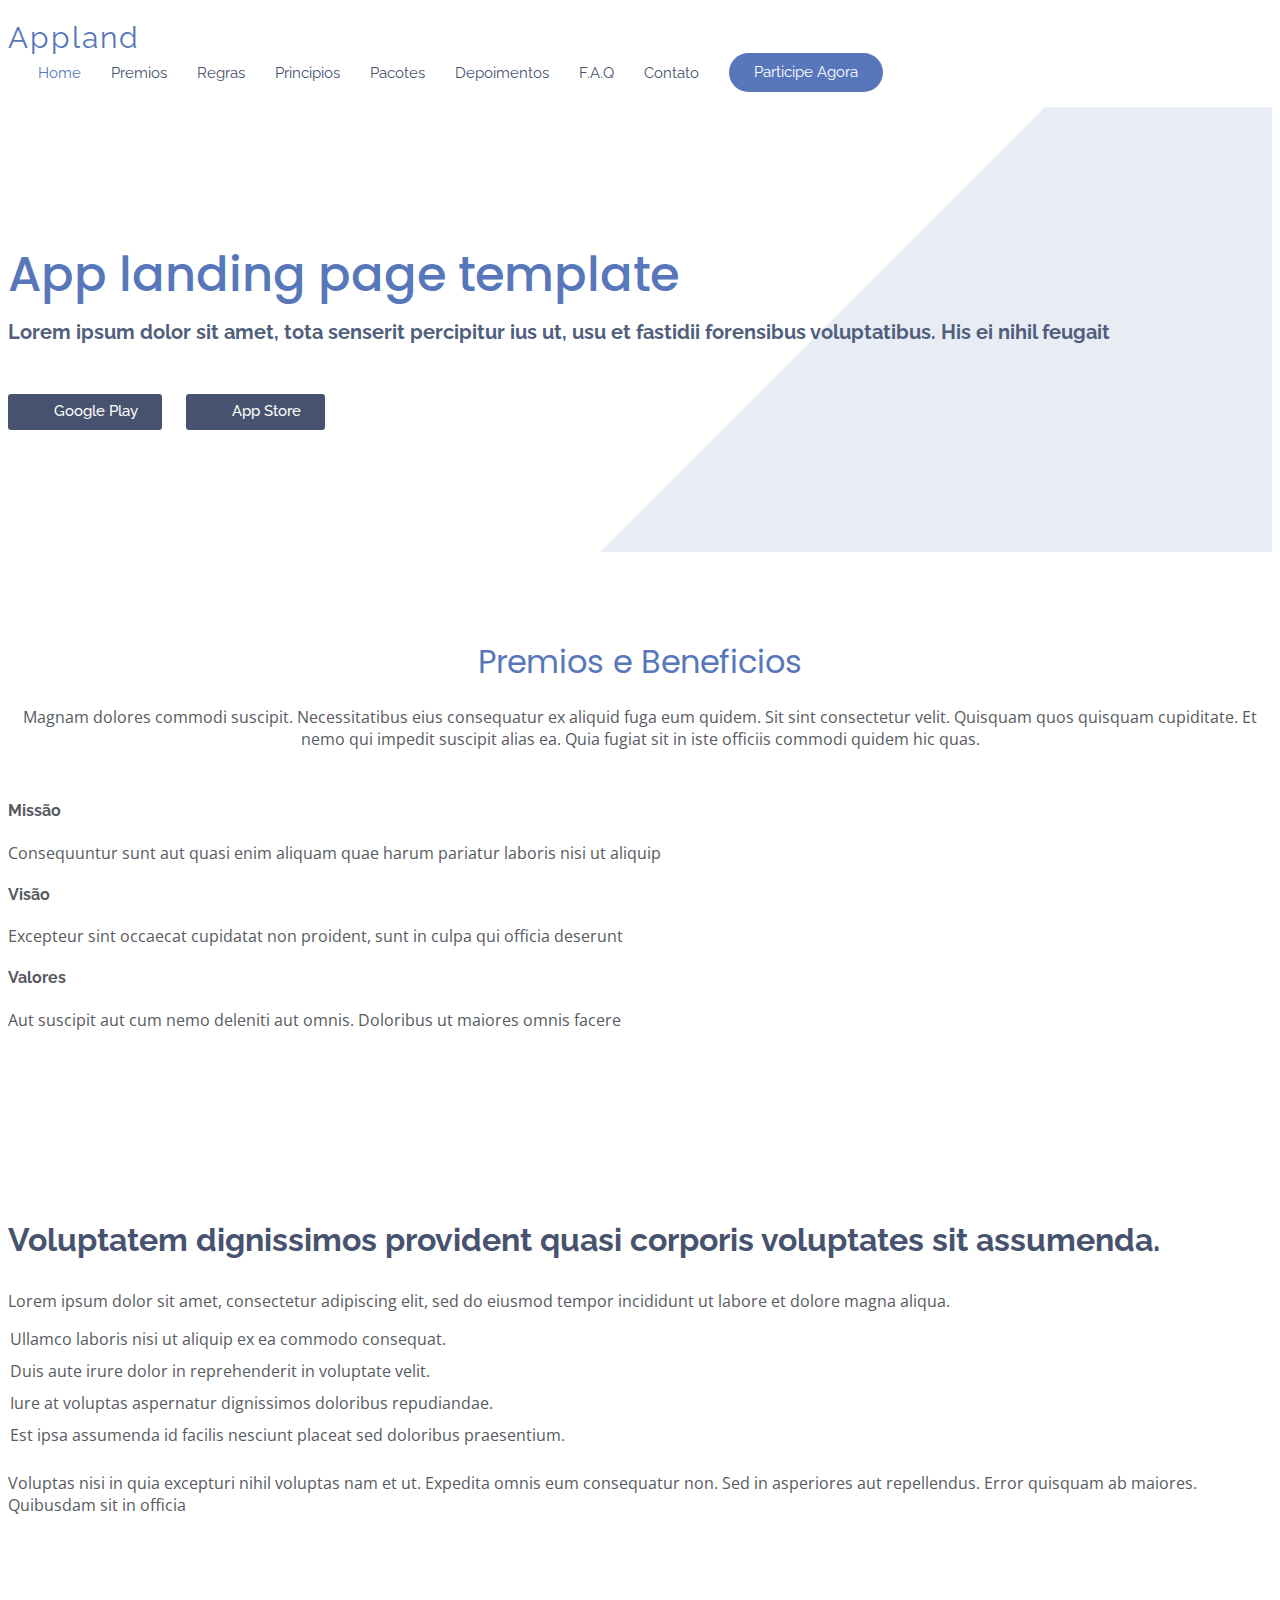
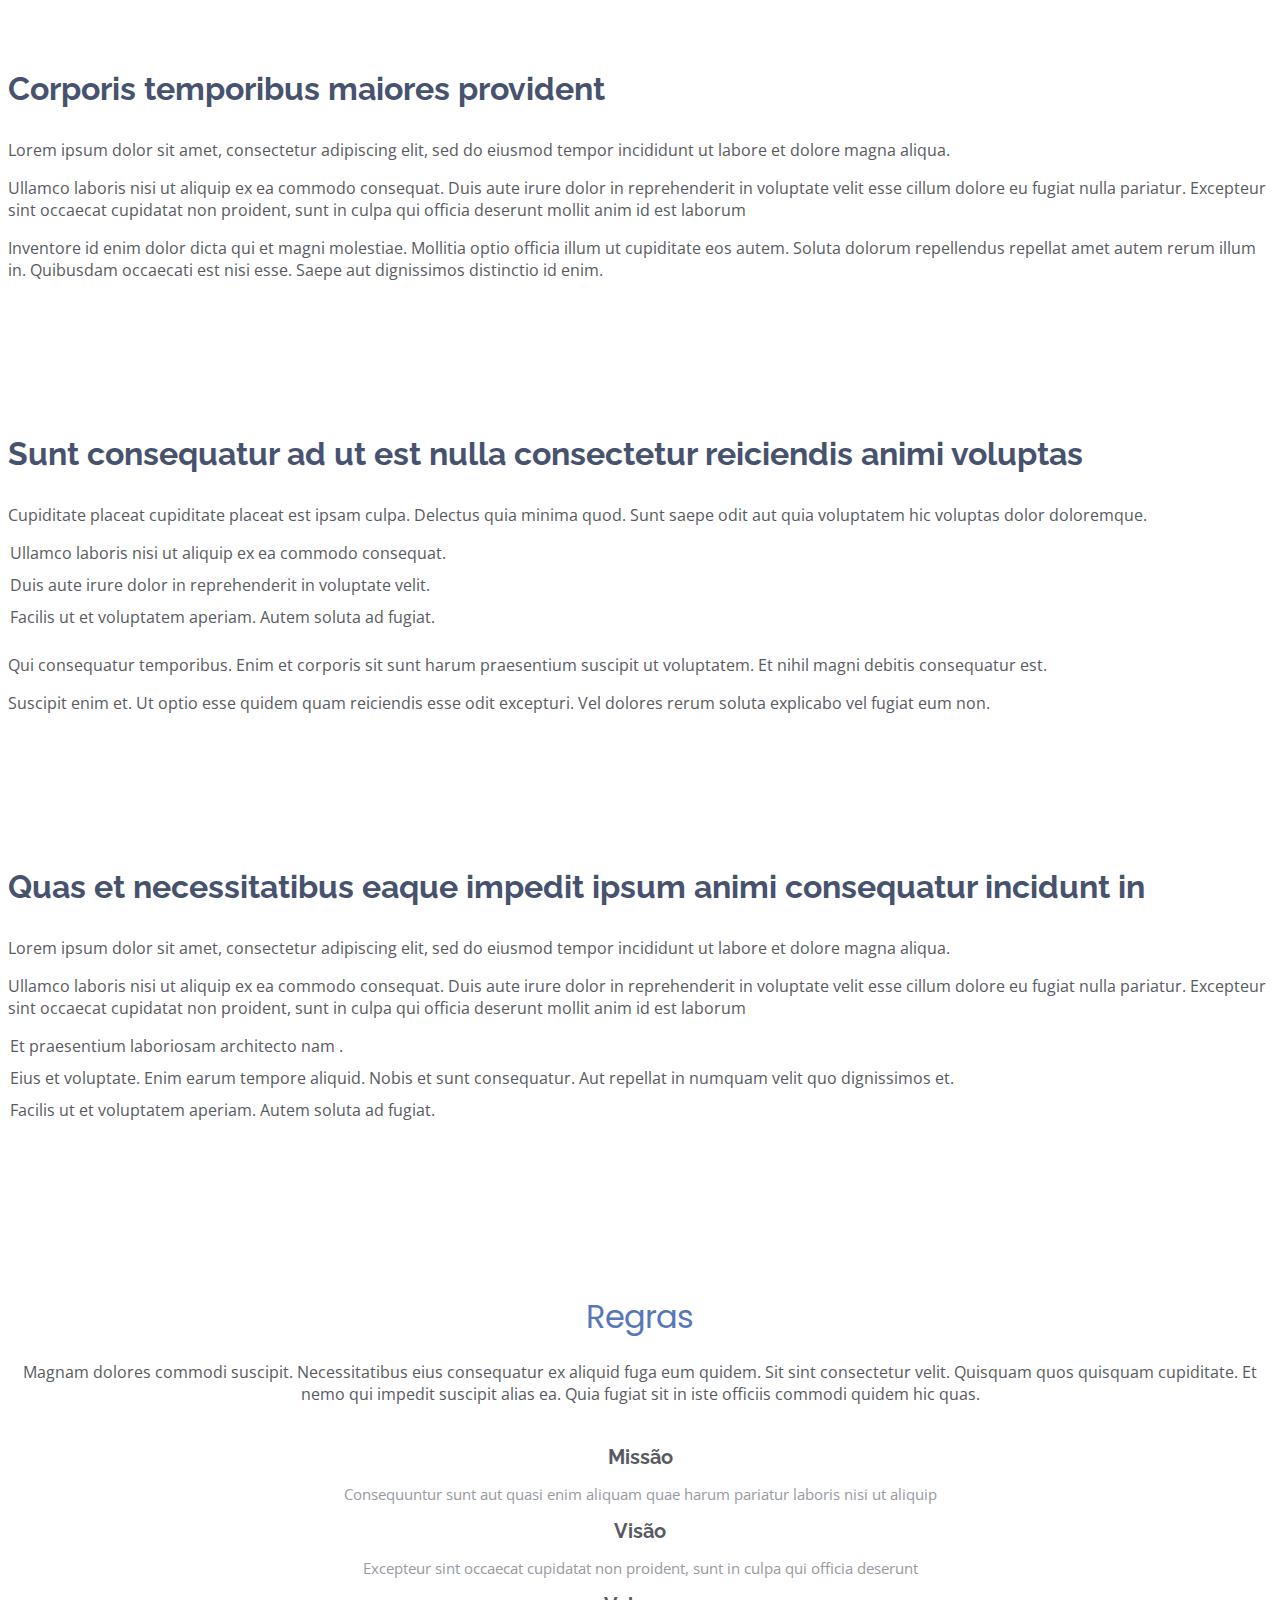
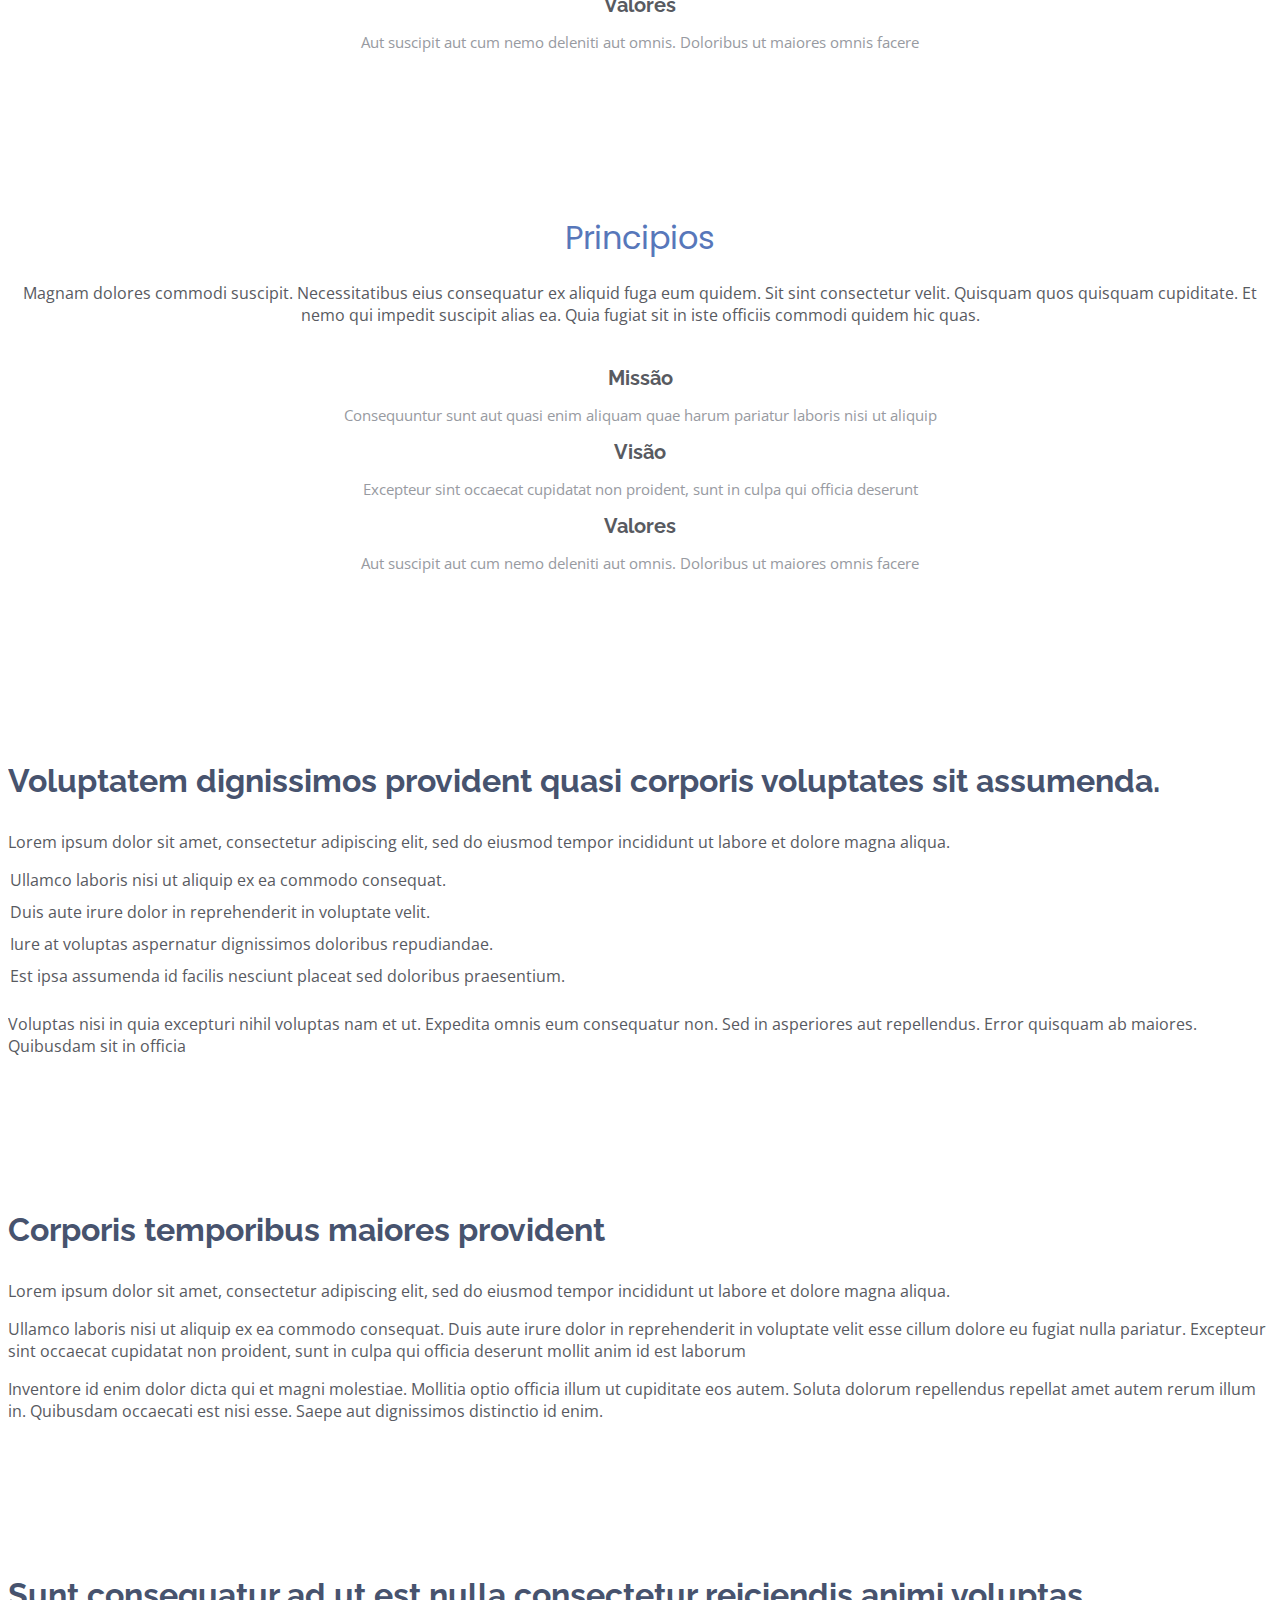
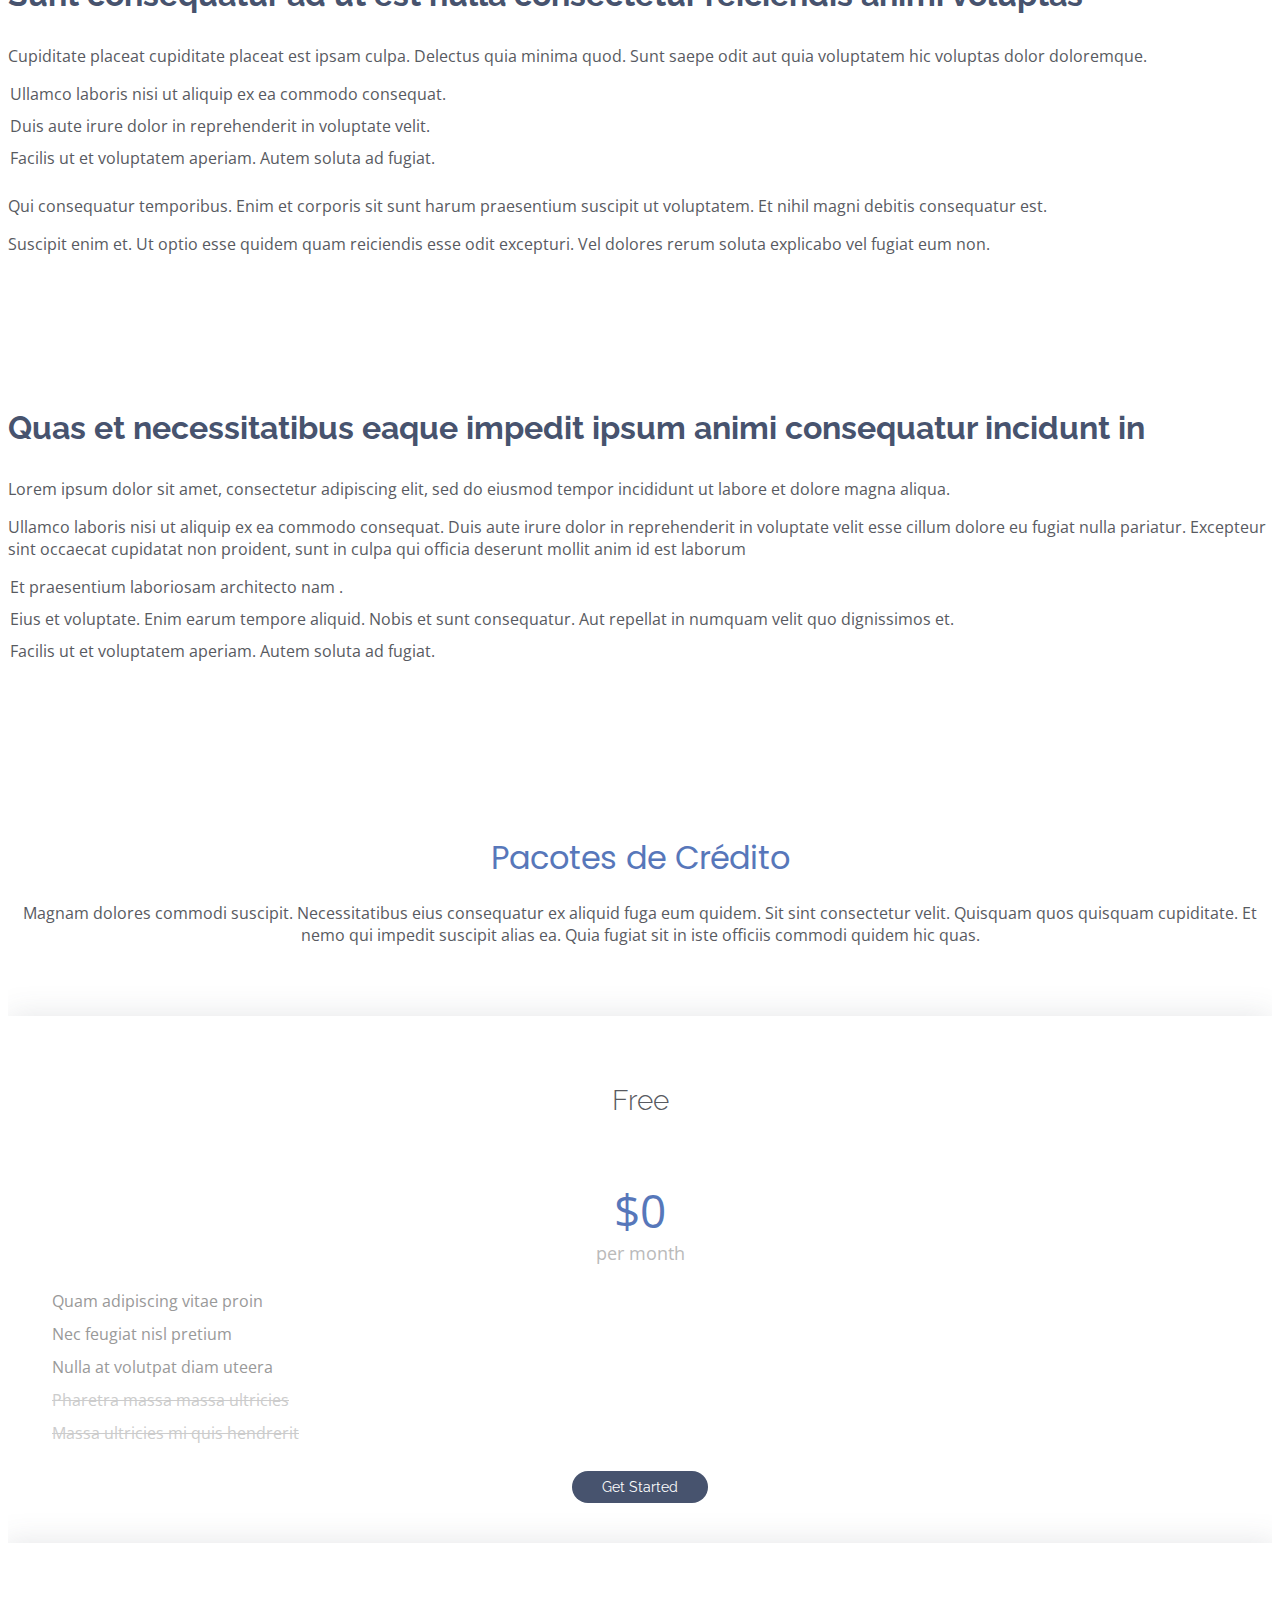
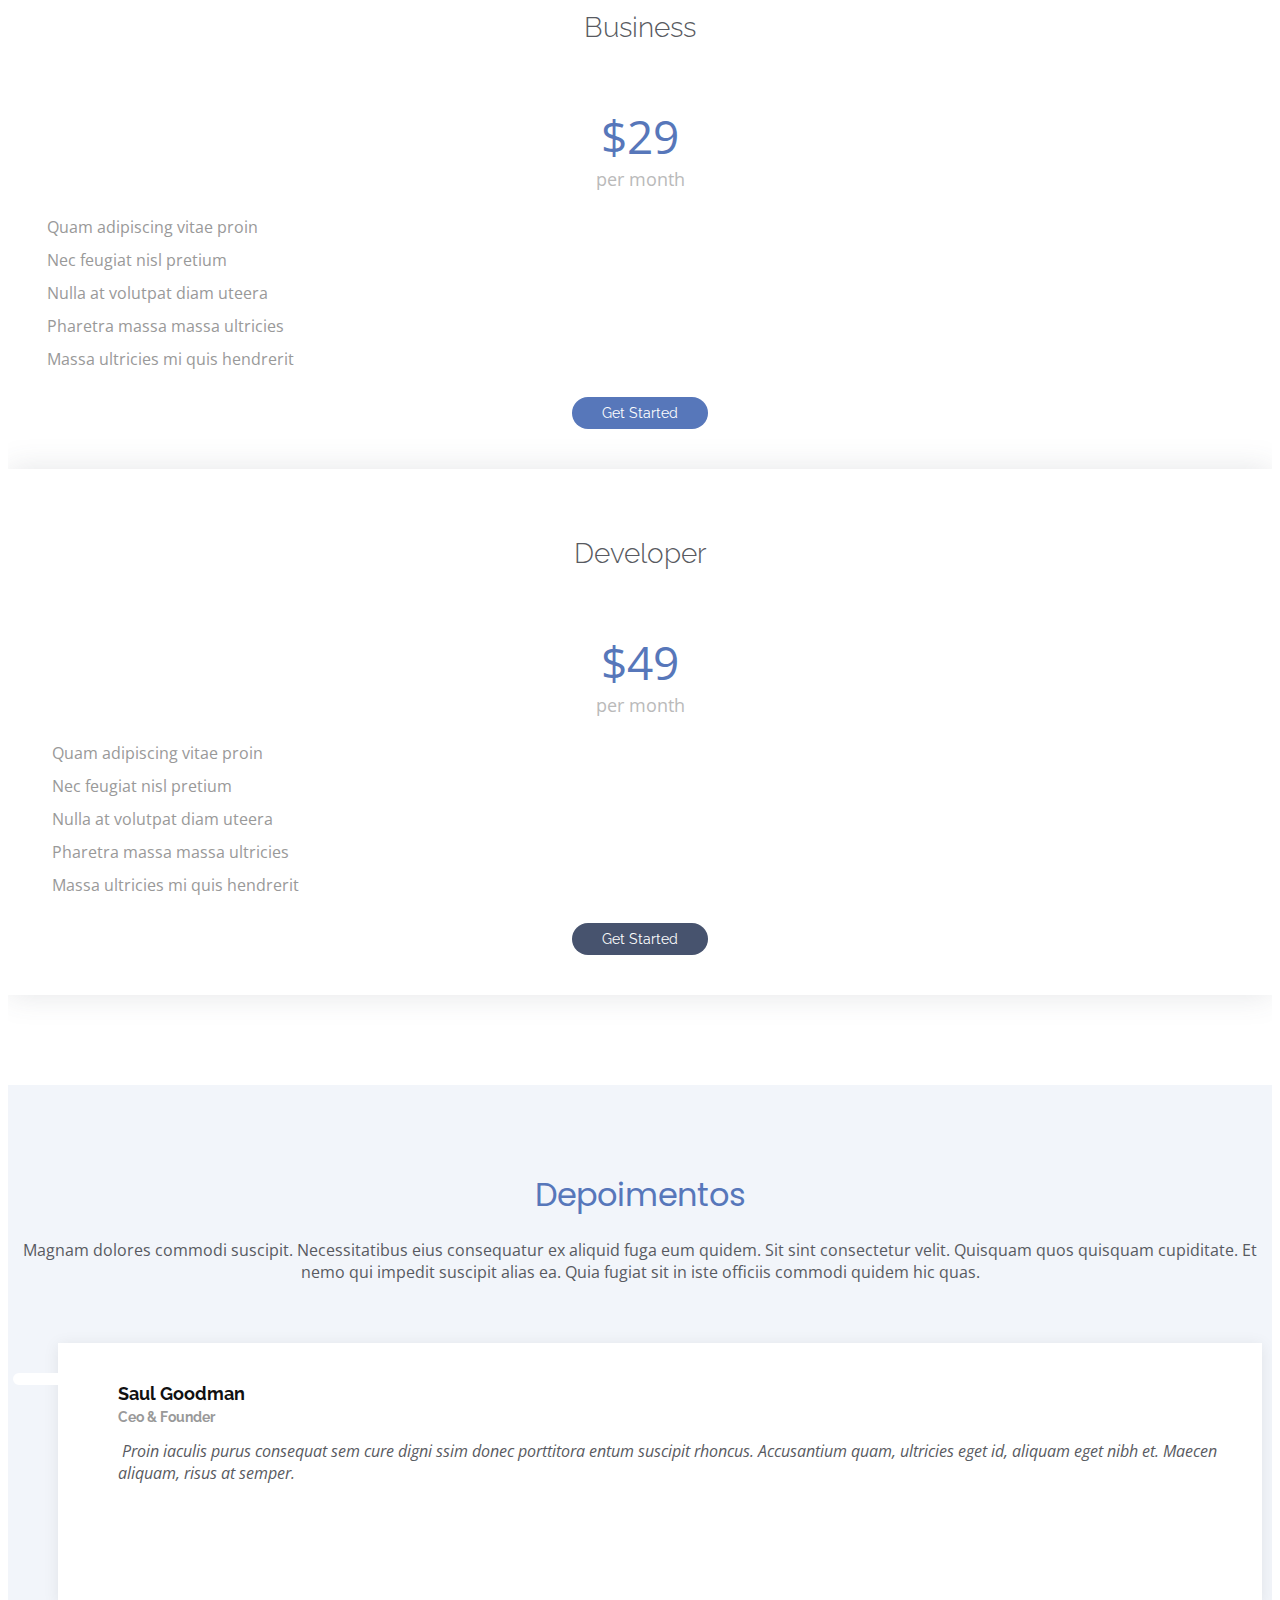
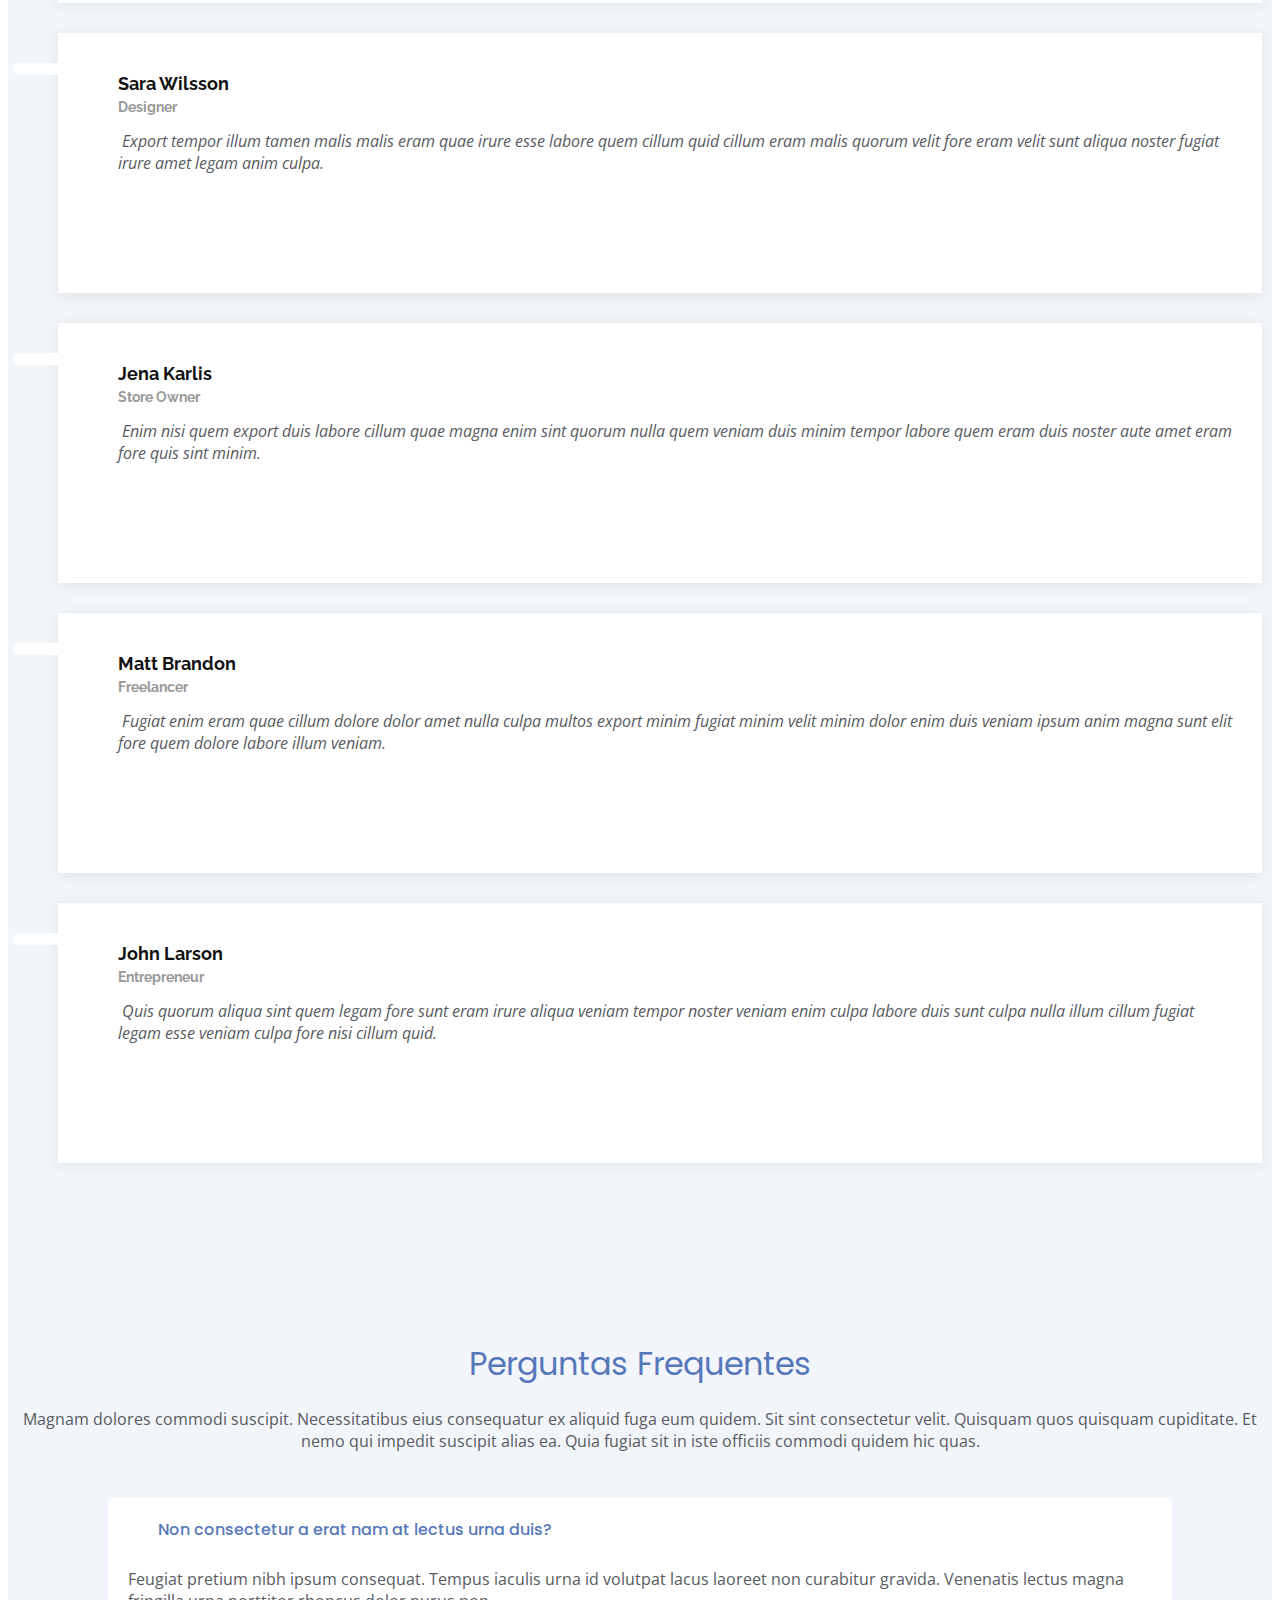
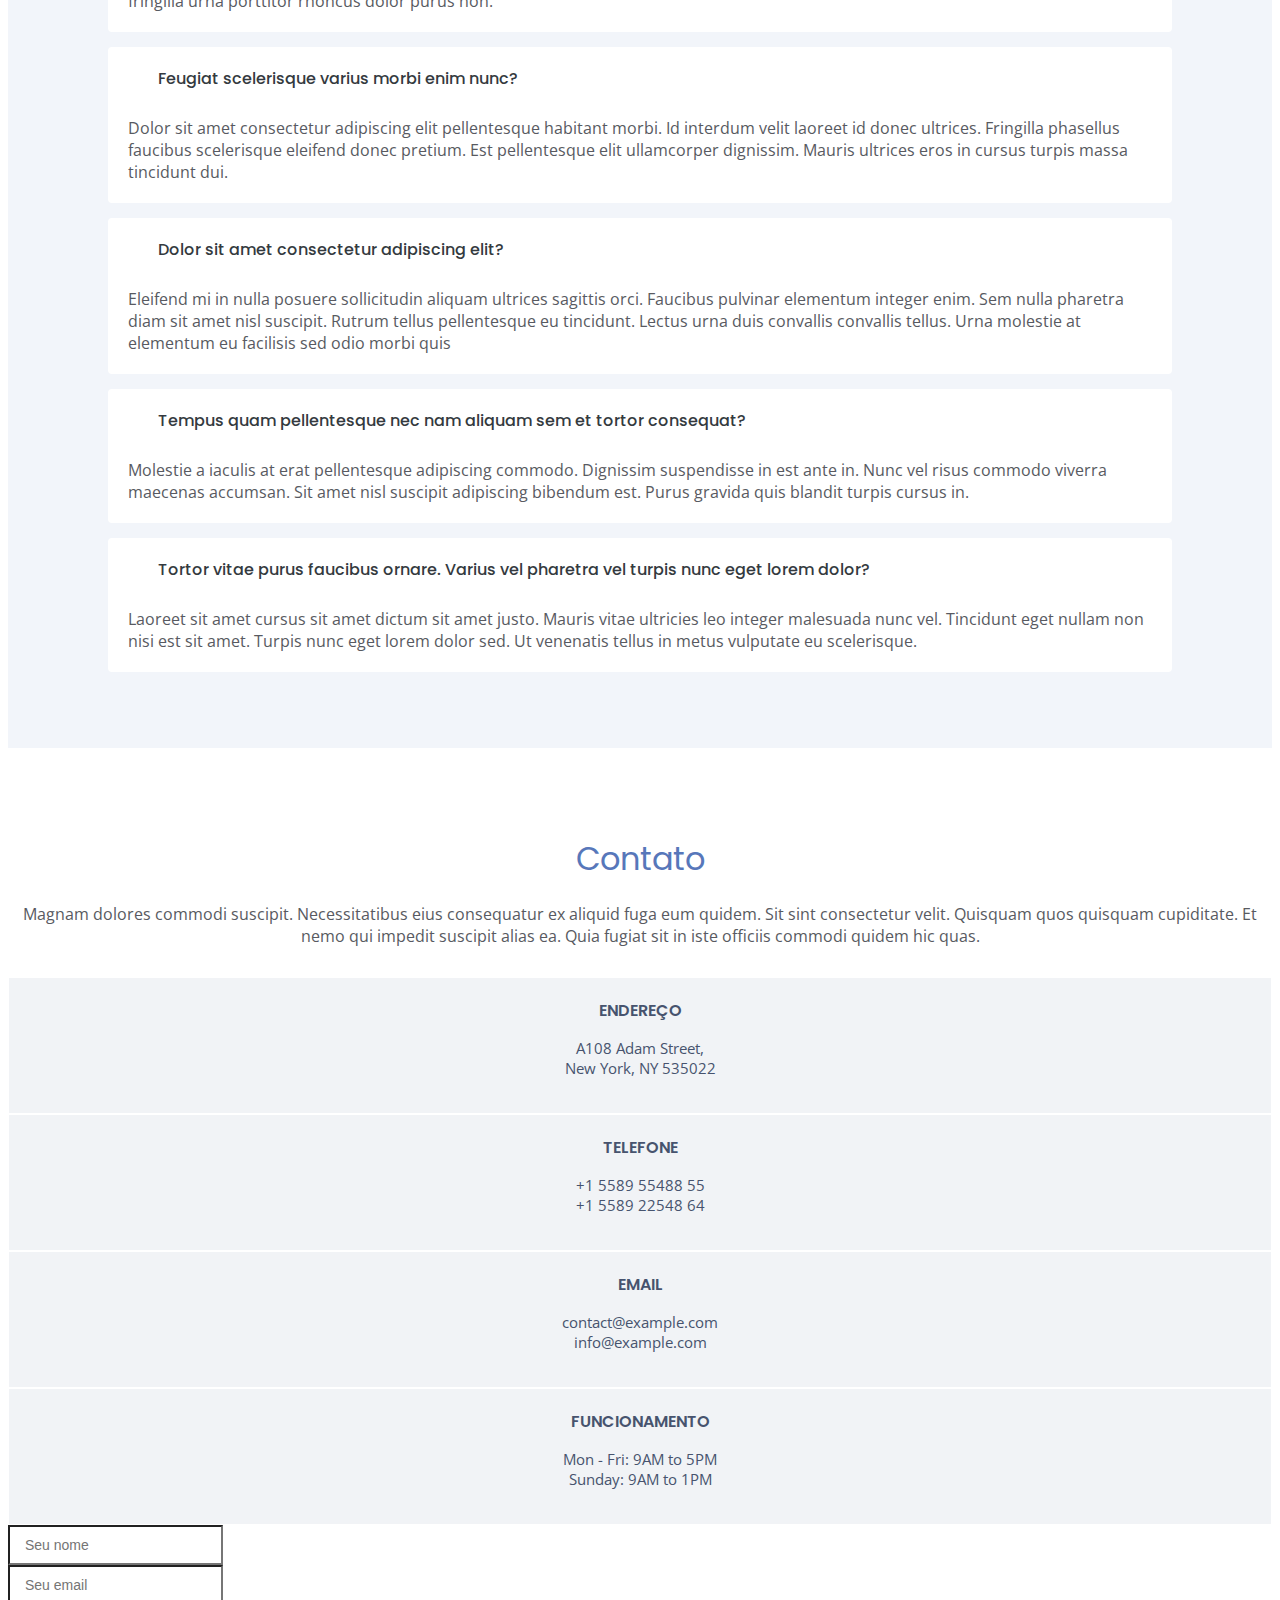
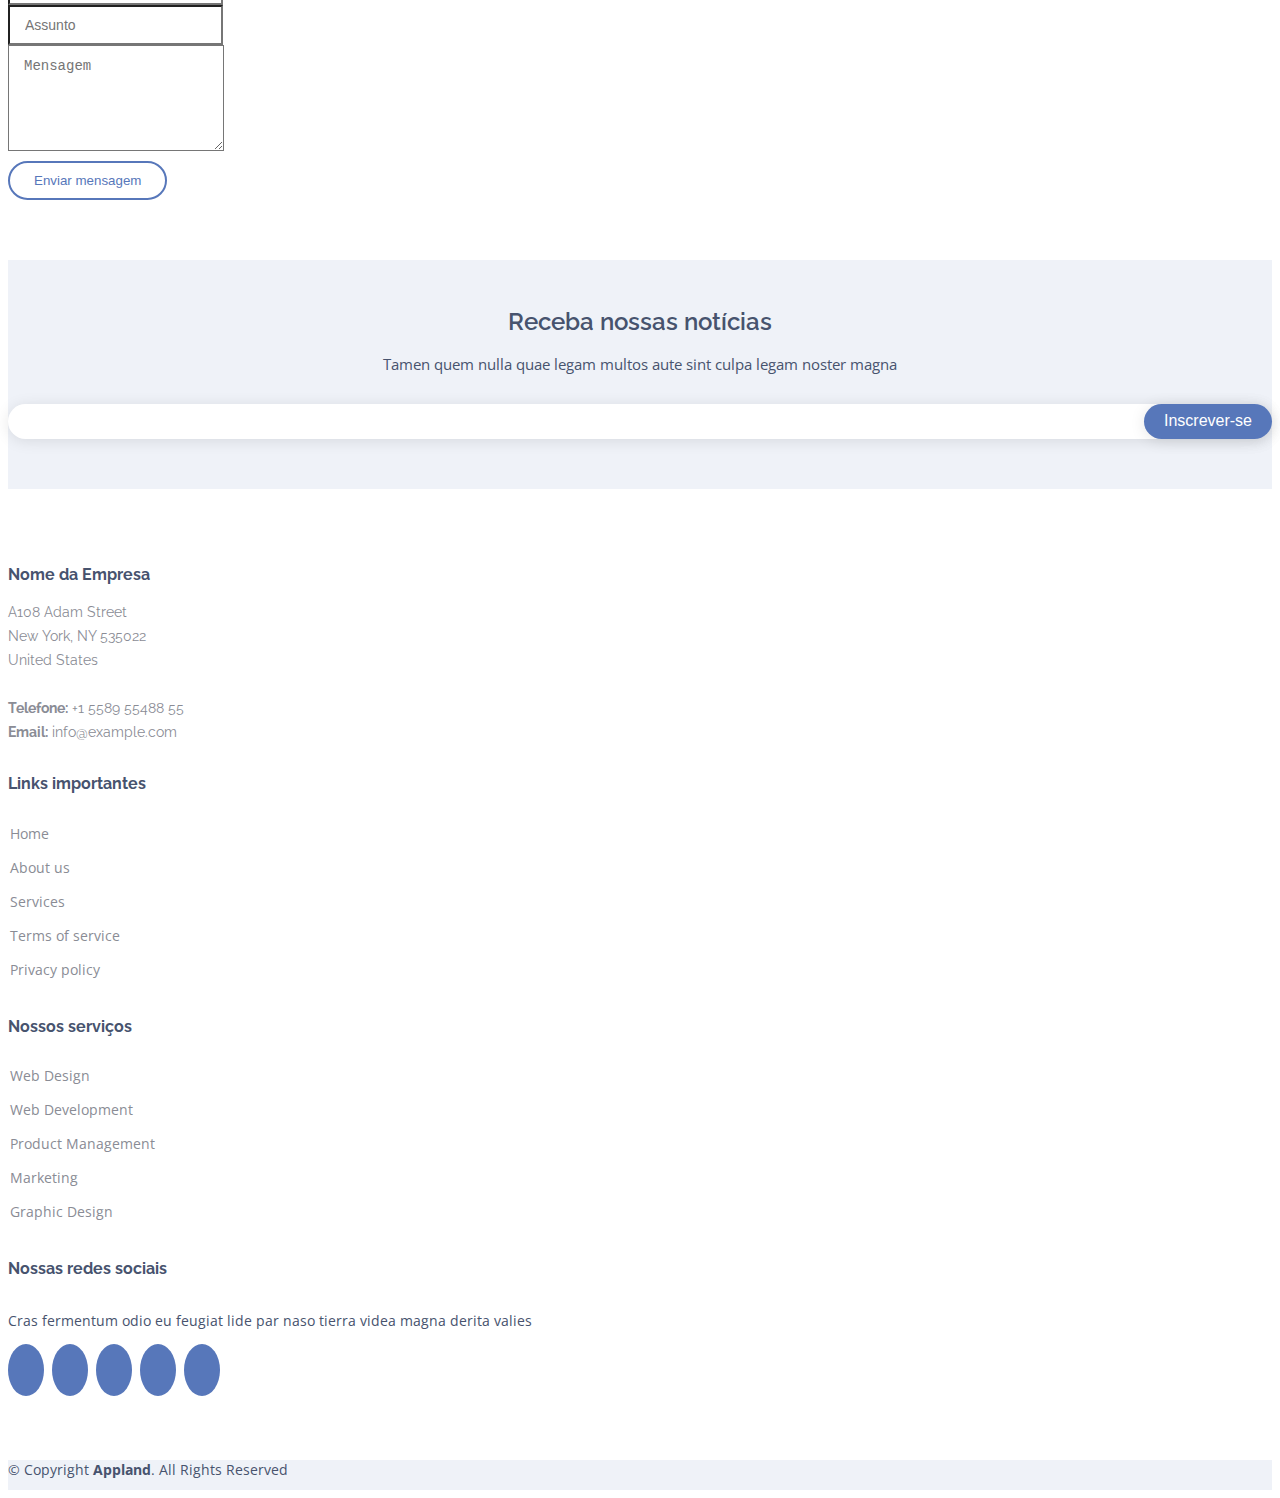
==== commit ea8559f6: "feat/change sections order again" ====
--- a/index.html
+++ b/index.html
@@ -51,11 +51,14 @@
         <ul>
           <li><a class="nav-link scrollto active" href="#hero">Home</a></li>
           <li><a class="nav-link scrollto" href="#prizes">Premios</a></li>
-          <li><a class="nav-link scrollto" href="#about-us">Sobre nós</a></li>
+          <li><a class="nav-link scrollto" href="#regras">Regras</a></li>
+          <li><a class="nav-link scrollto" href="#principios">Principios</a></li>
           <li><a class="nav-link scrollto" href="#pricing">Pacotes</a></li>
+          <li><a class="nav-link scrollto" href="#Depoimentos">Depoimentos</a></li>
           <li><a class="nav-link scrollto" href="#faq">F.A.Q</a></li>
-          <li><a class="nav-link scrollto" href="#gallery">Gallery</a></li>
-          <li class="dropdown"><a href="#"><span>Drop Down</span> <i class="bi bi-chevron-down"></i></a>
+          
+          <!--<li><a class="nav-link scrollto" href="#gallery">Gallery</a></li>-->
+          <!--<li class="dropdown"><a href="#"><span>Drop Down</span> <i class="bi bi-chevron-down"></i></a>
             <ul>
               <li><a href="#">Drop Down 1</a></li>
               <li class="dropdown"><a href="#"><span>Deep Drop Down</span> <i class="bi bi-chevron-right"></i></a>
@@ -71,9 +74,9 @@
               <li><a href="#">Drop Down 3</a></li>
               <li><a href="#">Drop Down 4</a></li>
             </ul>
-          </li>
-          <li><a class="nav-link scrollto" href="#contact">Contact</a></li>
-          <li><a class="getstarted scrollto" href="#features">Get Started</a></li>
+          </li>-->
+          <li><a class="nav-link scrollto" href="#contact">Contato</a></li>
+          <li><a class="getstarted scrollto" href="#features">Participe Agora</a></li>
         </ul>
         <i class="bi bi-list mobile-nav-toggle"></i>
       </nav><!-- .navbar -->
@@ -290,12 +293,12 @@
     </section><!-- End Details Section -->
 
 
-    <!-- ======= About Us Section ======= -->
-    <section id="about-us" class="about-us">
+    <!-- ======= Regras Section ======= -->
+    <section id="regras" class="about-us">
       <div class="container">
 
         <div class="section-title">
-          <h2>Sobre nós</h2>
+          <h2>Regras</h2>
           <p>Magnam dolores commodi suscipit. Necessitatibus eius consequatur ex aliquid fuga eum quidem. Sit sint consectetur velit. Quisquam quos quisquam cupiditate. Et nemo qui impedit suscipit alias ea. Quia fugiat sit in iste officiis commodi quidem hic quas.</p>
         </div>
           <div class="row">
@@ -322,7 +325,41 @@
             </div>
           </div>
       </div>
-    </section><!-- End About Us Section -->
+    </section><!-- End Regras Section -->
+
+    <!-- ======= Principios Section ======= -->
+    <section id="principios" class="about-us">
+      <div class="container">
+
+        <div class="section-title">
+          <h2>Principios</h2>
+          <p>Magnam dolores commodi suscipit. Necessitatibus eius consequatur ex aliquid fuga eum quidem. Sit sint consectetur velit. Quisquam quos quisquam cupiditate. Et nemo qui impedit suscipit alias ea. Quia fugiat sit in iste officiis commodi quidem hic quas.</p>
+        </div>
+          <div class="row">
+            <div class="col-md-4 icon-box" data-aos="fade-up">
+              <div class="row">
+                <i class="bx bx-bullseye"></i>
+                <h4>Missão</h4>
+                <p>Consequuntur sunt aut quasi enim aliquam quae harum pariatur laboris nisi ut aliquip</p>
+              </div>
+            </div>
+            <div class="col-md-4 icon-box" data-aos="fade-up" data-aos-delay="100">
+              <div class="row">
+                <i class="bx bx-trending-up"></i>
+                <h4>Visão</h4>
+                <p>Excepteur sint occaecat cupidatat non proident, sunt in culpa qui officia deserunt</p>
+              </div>
+            </div>
+            <div class="col-md-4 icon-box" data-aos="fade-up" data-aos-delay="200">
+              <div class="row">
+                <i class="bx bx-star"></i>
+                <h4>Valores</h4>
+                <p>Aut suscipit aut cum nemo deleniti aut omnis. Doloribus ut maiores omnis facere</p>
+              </div>
+            </div>
+          </div>
+      </div>
+    </section><!-- End Principios Section -->    
     
     <!-- ======= Details Section ======= -->
     <section id="details" class="details">
@@ -473,6 +510,90 @@
           </div>
         </section><!-- End Pricing Section -->
 
+            <!-- ======= Depoimentos Section ======= -->
+    <section id="Depoimentos" class="testimonials section-bg">
+      <div class="container" data-aos="fade-up">
+
+        <div class="section-title">
+          <h2>Depoimentos</h2>
+          <p>Magnam dolores commodi suscipit. Necessitatibus eius consequatur ex aliquid fuga eum quidem. Sit sint consectetur velit. Quisquam quos quisquam cupiditate. Et nemo qui impedit suscipit alias ea. Quia fugiat sit in iste officiis commodi quidem hic quas.</p>
+        </div>
+
+        <div class="testimonials-slider swiper-container" data-aos="fade-up" data-aos-delay="100">
+          <div class="swiper-wrapper">
+
+            <div class="swiper-slide">
+              <div class="testimonial-item">
+                <img src="assets/img/testimonials/testimonials-1.jpg" class="testimonial-img" alt="">
+                <h3>Saul Goodman</h3>
+                <h4>Ceo &amp; Founder</h4>
+                <p>
+                  <i class="bx bxs-quote-alt-left quote-icon-left"></i>
+                  Proin iaculis purus consequat sem cure digni ssim donec porttitora entum suscipit rhoncus. Accusantium quam, ultricies eget id, aliquam eget nibh et. Maecen aliquam, risus at semper.
+                  <i class="bx bxs-quote-alt-right quote-icon-right"></i>
+                </p>
+              </div>
+            </div>
+
+            <div class="swiper-slide">
+              <div class="testimonial-item">
+                <img src="assets/img/testimonials/testimonials-2.jpg" class="testimonial-img" alt="">
+                <h3>Sara Wilsson</h3>
+                <h4>Designer</h4>
+                <p>
+                  <i class="bx bxs-quote-alt-left quote-icon-left"></i>
+                  Export tempor illum tamen malis malis eram quae irure esse labore quem cillum quid cillum eram malis quorum velit fore eram velit sunt aliqua noster fugiat irure amet legam anim culpa.
+                  <i class="bx bxs-quote-alt-right quote-icon-right"></i>
+                </p>
+              </div>
+            </div>
+
+            <div class="swiper-slide">
+              <div class="testimonial-item">
+                <img src="assets/img/testimonials/testimonials-3.jpg" class="testimonial-img" alt="">
+                <h3>Jena Karlis</h3>
+                <h4>Store Owner</h4>
+                <p>
+                  <i class="bx bxs-quote-alt-left quote-icon-left"></i>
+                  Enim nisi quem export duis labore cillum quae magna enim sint quorum nulla quem veniam duis minim tempor labore quem eram duis noster aute amet eram fore quis sint minim.
+                  <i class="bx bxs-quote-alt-right quote-icon-right"></i>
+                </p>
+              </div>
+            </div>
+
+            <div class="swiper-slide">
+              <div class="testimonial-item">
+                <img src="assets/img/testimonials/testimonials-4.jpg" class="testimonial-img" alt="">
+                <h3>Matt Brandon</h3>
+                <h4>Freelancer</h4>
+                <p>
+                  <i class="bx bxs-quote-alt-left quote-icon-left"></i>
+                  Fugiat enim eram quae cillum dolore dolor amet nulla culpa multos export minim fugiat minim velit minim dolor enim duis veniam ipsum anim magna sunt elit fore quem dolore labore illum veniam.
+                  <i class="bx bxs-quote-alt-right quote-icon-right"></i>
+                </p>
+              </div>
+            </div>
+
+            <div class="swiper-slide">
+              <div class="testimonial-item">
+                <img src="assets/img/testimonials/testimonials-5.jpg" class="testimonial-img" alt="">
+                <h3>John Larson</h3>
+                <h4>Entrepreneur</h4>
+                <p>
+                  <i class="bx bxs-quote-alt-left quote-icon-left"></i>
+                  Quis quorum aliqua sint quem legam fore sunt eram irure aliqua veniam tempor noster veniam enim culpa labore duis sunt culpa nulla illum cillum fugiat legam esse veniam culpa fore nisi cillum quid.
+                  <i class="bx bxs-quote-alt-right quote-icon-right"></i>
+                </p>
+              </div>
+            </div>
+
+          </div>
+          <div class="swiper-pagination"></div>
+        </div>
+
+      </div>
+    </section><!-- End Depoimentos Section -->
+
             <!-- ======= Frequently Asked Questions Section ======= -->
     <section id="faq" class="faq section-bg">
       <div class="container" data-aos="fade-up">
@@ -537,7 +658,7 @@
     </section><!-- End Frequently Asked Questions Section -->
 
 
-    <!-- ======= Gallery Section ======= -->
+    <!-- ======= Gallery Section ======= 
     <section id="gallery" class="gallery">
       <div class="container" data-aos="fade-up">
 
@@ -568,93 +689,11 @@
         </div>
 
       </div>
-    </section><!-- End Gallery Section -->
-
-    
-
-    <!-- ======= Testimonials Section ======= -->
-    <section id="testimonials" class="testimonials section-bg">
-      <div class="container" data-aos="fade-up">
-
-        <div class="section-title">
-          <h2>Testimonials</h2>
-          <p>Magnam dolores commodi suscipit. Necessitatibus eius consequatur ex aliquid fuga eum quidem. Sit sint consectetur velit. Quisquam quos quisquam cupiditate. Et nemo qui impedit suscipit alias ea. Quia fugiat sit in iste officiis commodi quidem hic quas.</p>
-        </div>
-
-        <div class="testimonials-slider swiper-container" data-aos="fade-up" data-aos-delay="100">
-          <div class="swiper-wrapper">
-
-            <div class="swiper-slide">
-              <div class="testimonial-item">
-                <img src="assets/img/testimonials/testimonials-1.jpg" class="testimonial-img" alt="">
-                <h3>Saul Goodman</h3>
-                <h4>Ceo &amp; Founder</h4>
-                <p>
-                  <i class="bx bxs-quote-alt-left quote-icon-left"></i>
-                  Proin iaculis purus consequat sem cure digni ssim donec porttitora entum suscipit rhoncus. Accusantium quam, ultricies eget id, aliquam eget nibh et. Maecen aliquam, risus at semper.
-                  <i class="bx bxs-quote-alt-right quote-icon-right"></i>
-                </p>
-              </div>
-            </div>
-
-            <div class="swiper-slide">
-              <div class="testimonial-item">
-                <img src="assets/img/testimonials/testimonials-2.jpg" class="testimonial-img" alt="">
-                <h3>Sara Wilsson</h3>
-                <h4>Designer</h4>
-                <p>
-                  <i class="bx bxs-quote-alt-left quote-icon-left"></i>
-                  Export tempor illum tamen malis malis eram quae irure esse labore quem cillum quid cillum eram malis quorum velit fore eram velit sunt aliqua noster fugiat irure amet legam anim culpa.
-                  <i class="bx bxs-quote-alt-right quote-icon-right"></i>
-                </p>
-              </div>
-            </div>
-
-            <div class="swiper-slide">
-              <div class="testimonial-item">
-                <img src="assets/img/testimonials/testimonials-3.jpg" class="testimonial-img" alt="">
-                <h3>Jena Karlis</h3>
-                <h4>Store Owner</h4>
-                <p>
-                  <i class="bx bxs-quote-alt-left quote-icon-left"></i>
-                  Enim nisi quem export duis labore cillum quae magna enim sint quorum nulla quem veniam duis minim tempor labore quem eram duis noster aute amet eram fore quis sint minim.
-                  <i class="bx bxs-quote-alt-right quote-icon-right"></i>
-                </p>
-              </div>
-            </div>
-
-            <div class="swiper-slide">
-              <div class="testimonial-item">
-                <img src="assets/img/testimonials/testimonials-4.jpg" class="testimonial-img" alt="">
-                <h3>Matt Brandon</h3>
-                <h4>Freelancer</h4>
-                <p>
-                  <i class="bx bxs-quote-alt-left quote-icon-left"></i>
-                  Fugiat enim eram quae cillum dolore dolor amet nulla culpa multos export minim fugiat minim velit minim dolor enim duis veniam ipsum anim magna sunt elit fore quem dolore labore illum veniam.
-                  <i class="bx bxs-quote-alt-right quote-icon-right"></i>
-                </p>
-              </div>
-            </div>
-
-            <div class="swiper-slide">
-              <div class="testimonial-item">
-                <img src="assets/img/testimonials/testimonials-5.jpg" class="testimonial-img" alt="">
-                <h3>John Larson</h3>
-                <h4>Entrepreneur</h4>
-                <p>
-                  <i class="bx bxs-quote-alt-left quote-icon-left"></i>
-                  Quis quorum aliqua sint quem legam fore sunt eram irure aliqua veniam tempor noster veniam enim culpa labore duis sunt culpa nulla illum cillum fugiat legam esse veniam culpa fore nisi cillum quid.
-                  <i class="bx bxs-quote-alt-right quote-icon-right"></i>
-                </p>
-              </div>
-            </div>
-
-          </div>
-          <div class="swiper-pagination"></div>
-        </div>
-
-      </div>
-    </section><!-- End Testimonials Section -->
+    </section><!-- End Gallery Section --> 
+
+    
+
+
 
 
 
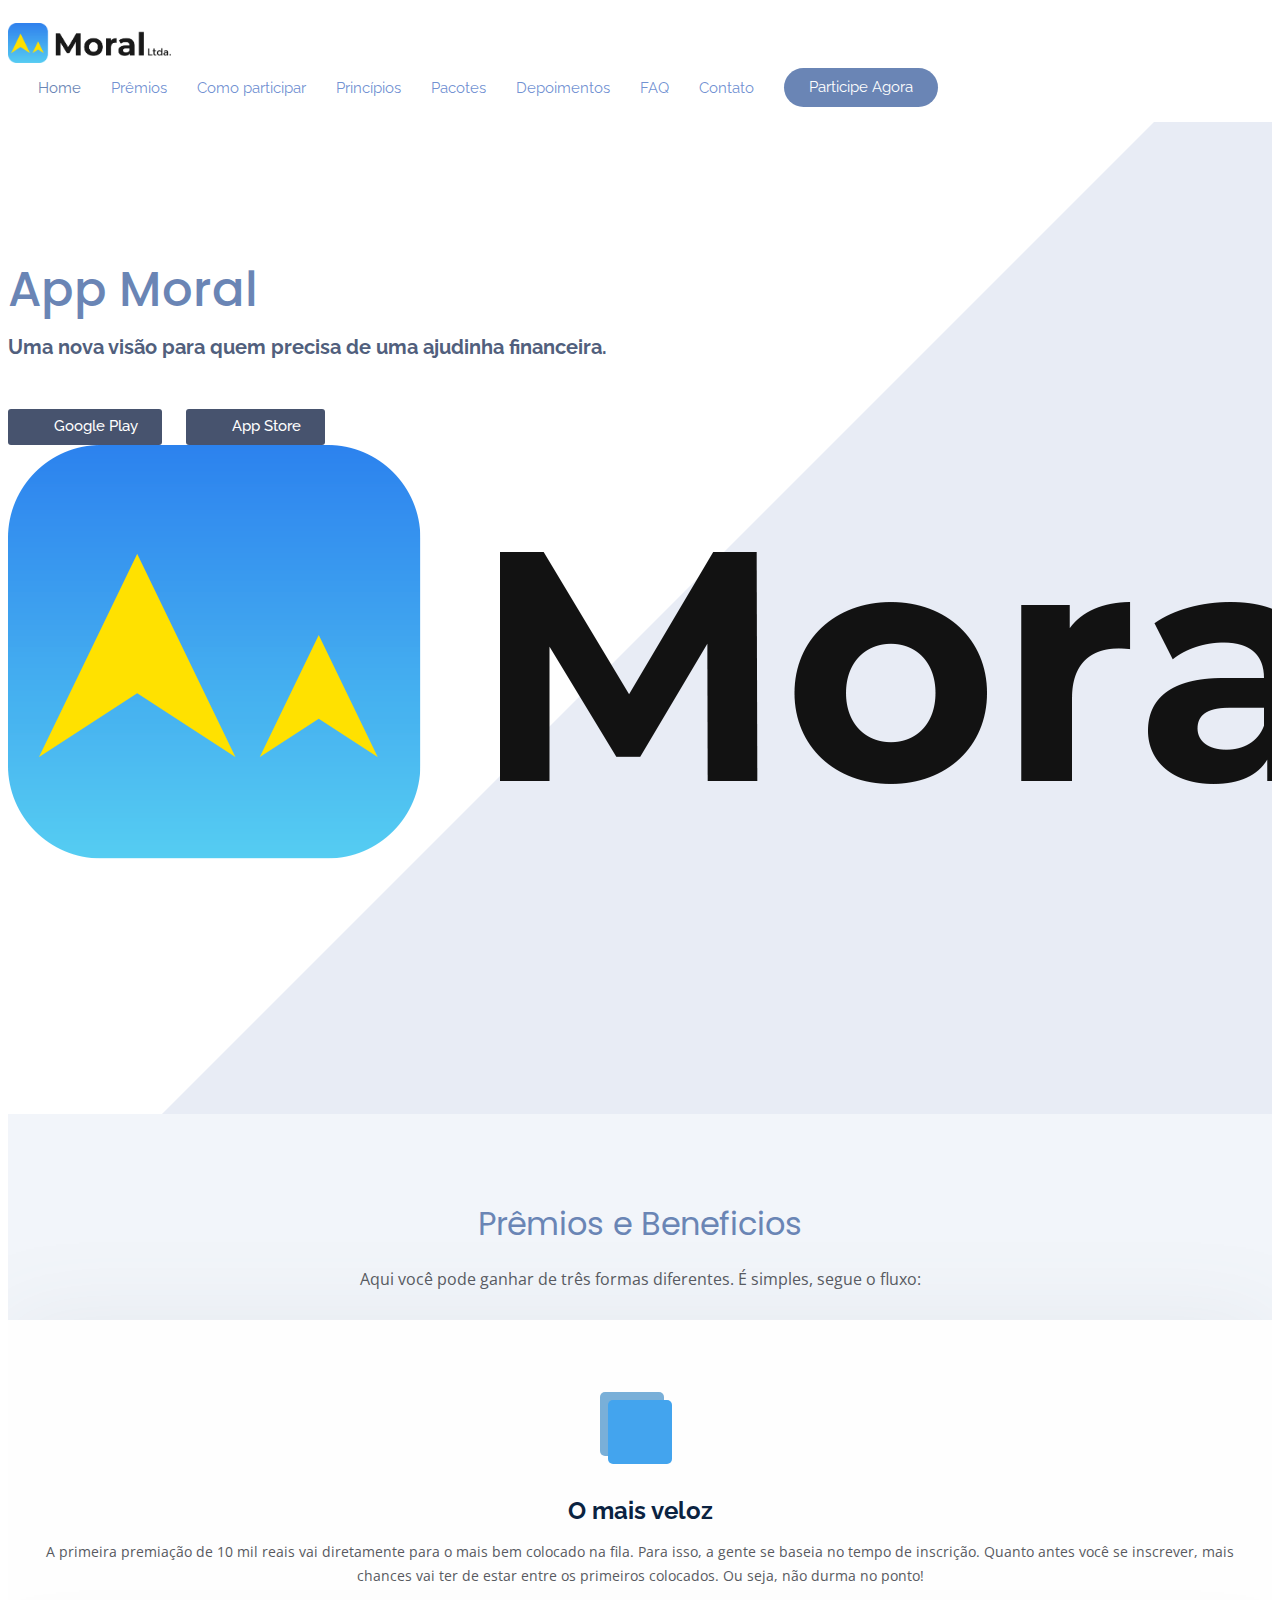
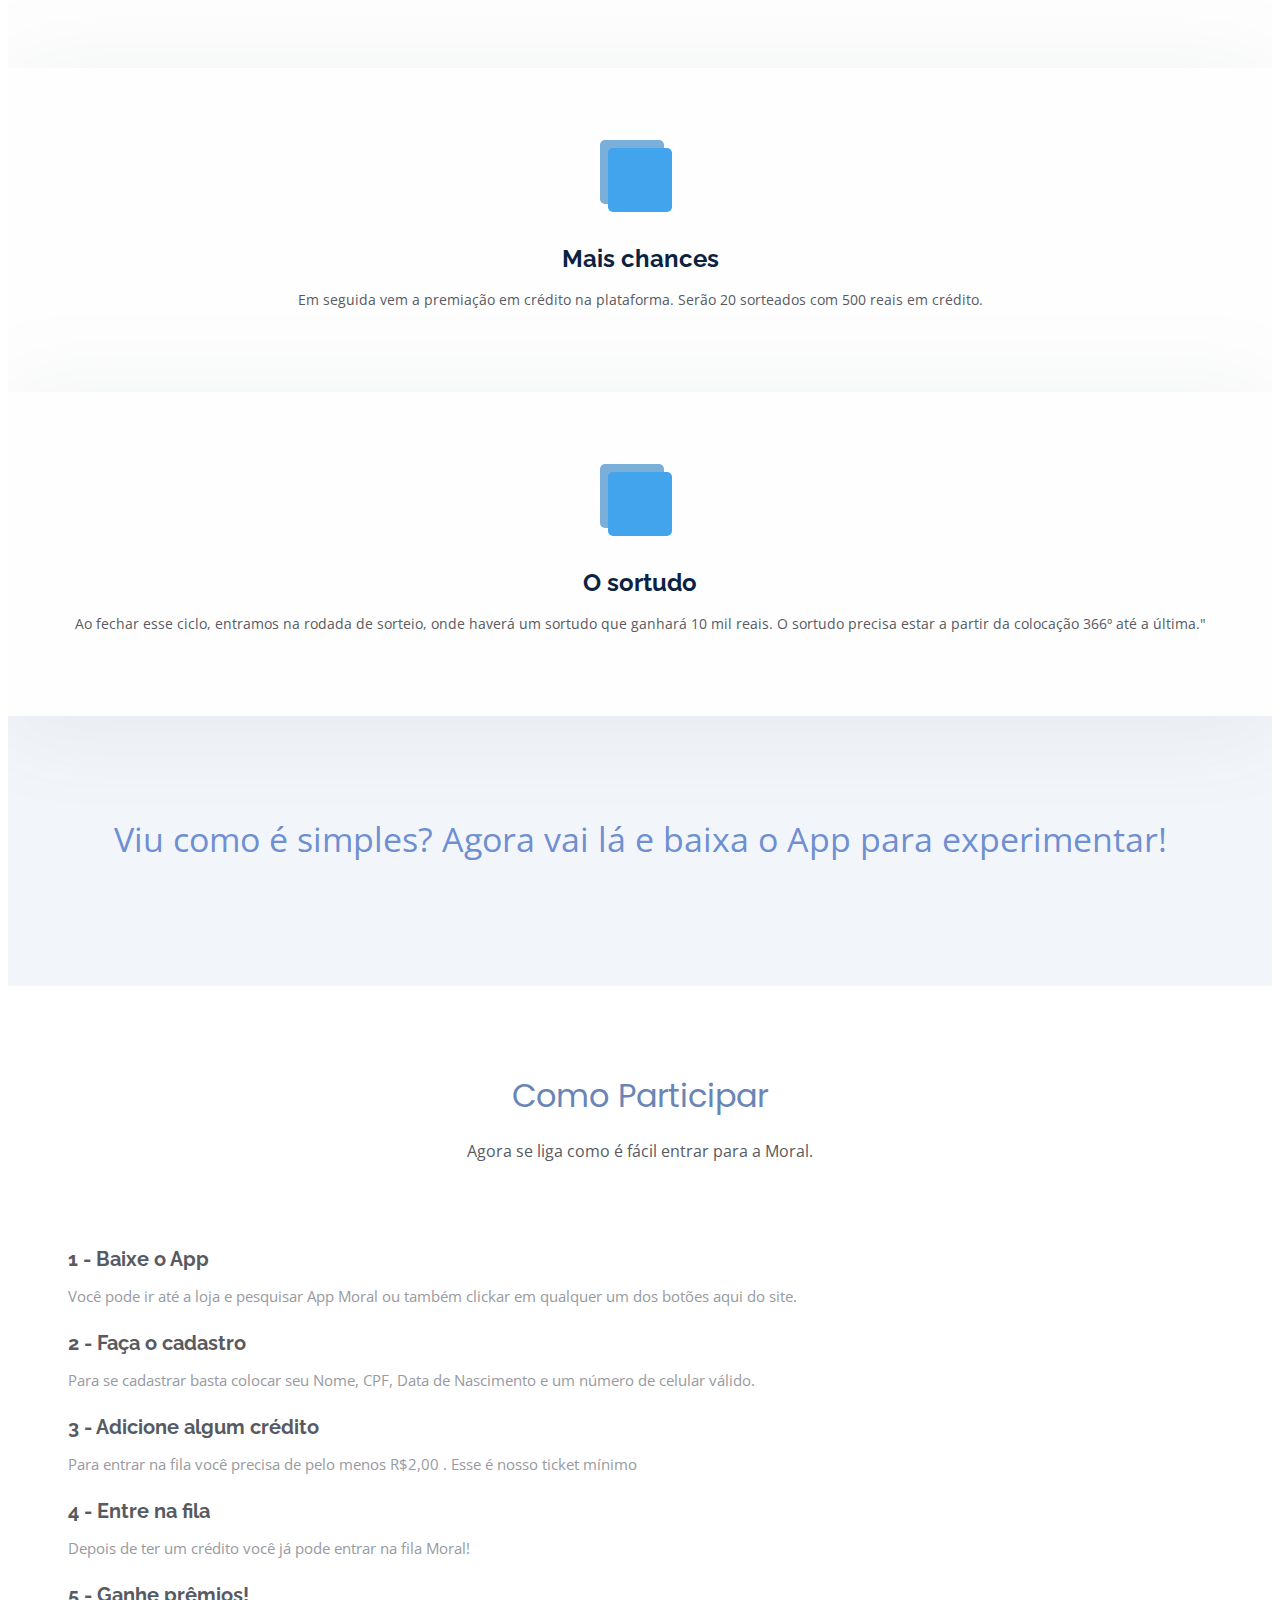
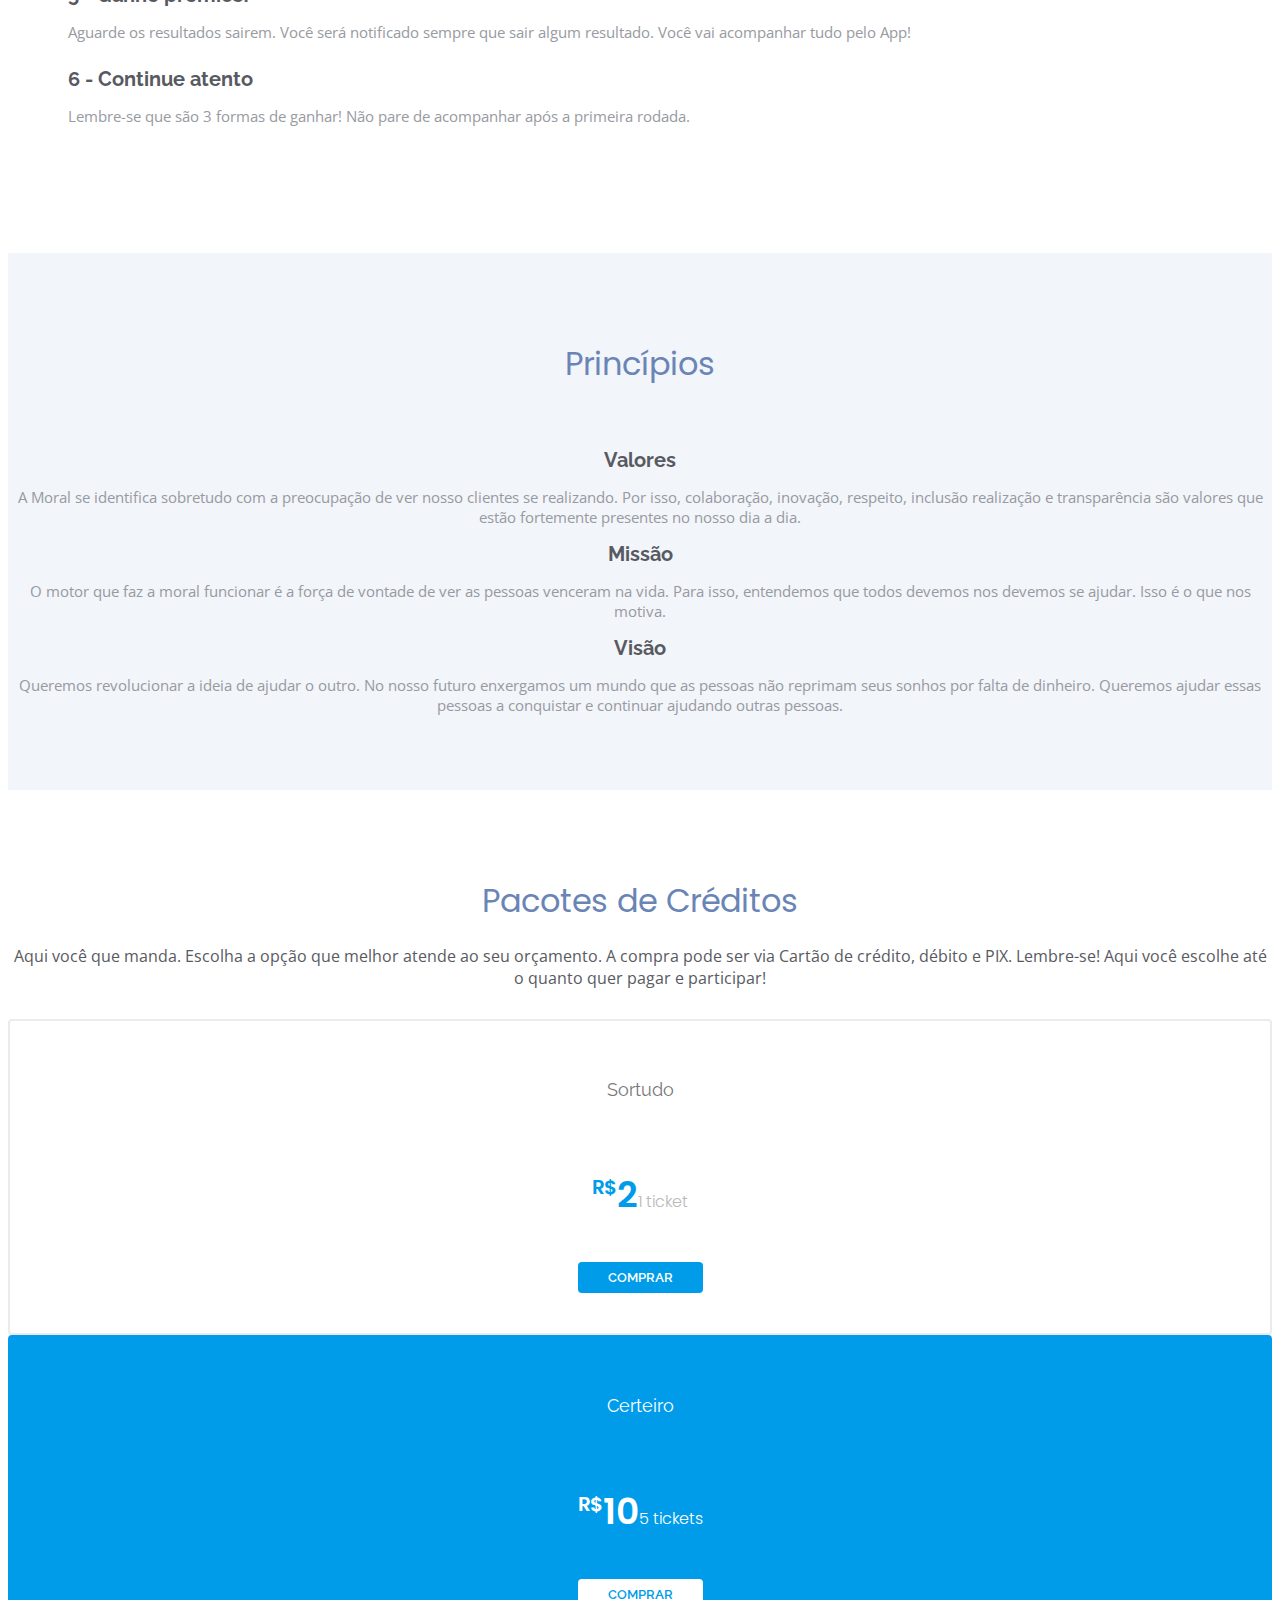
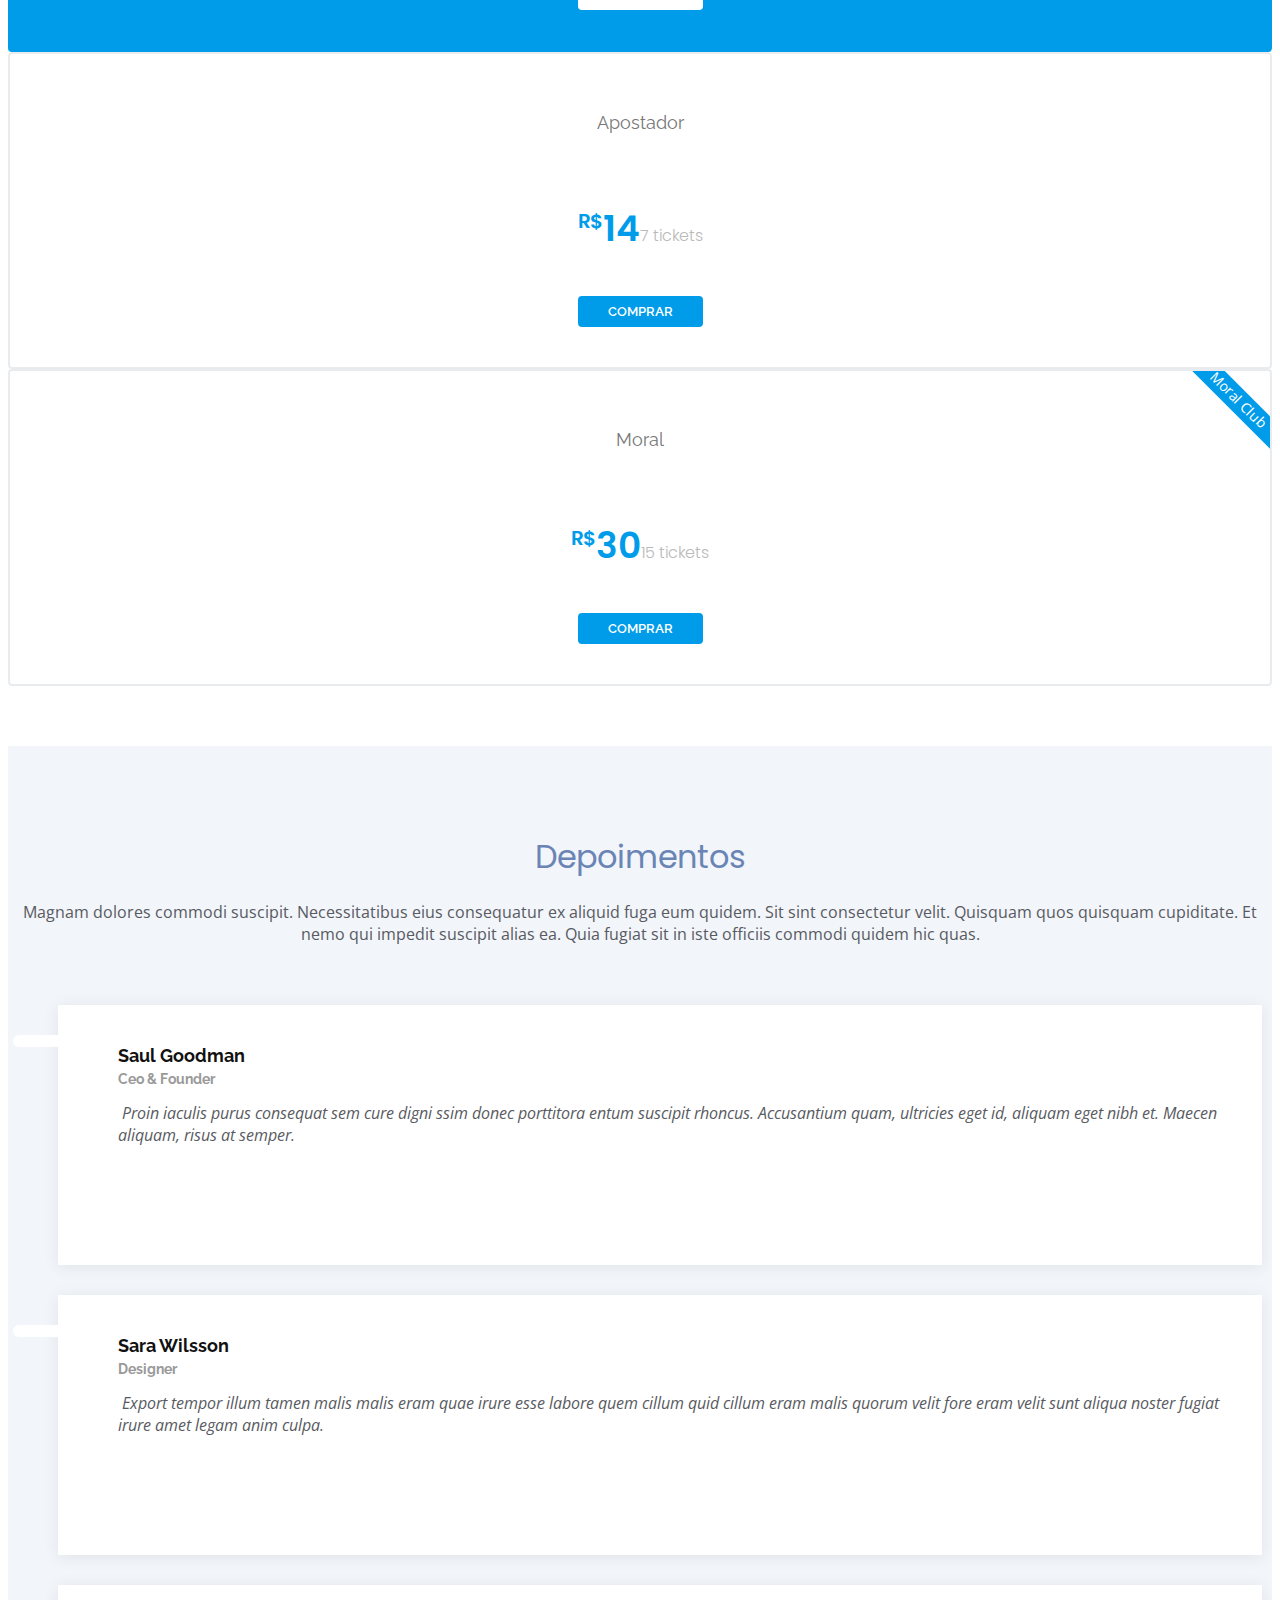
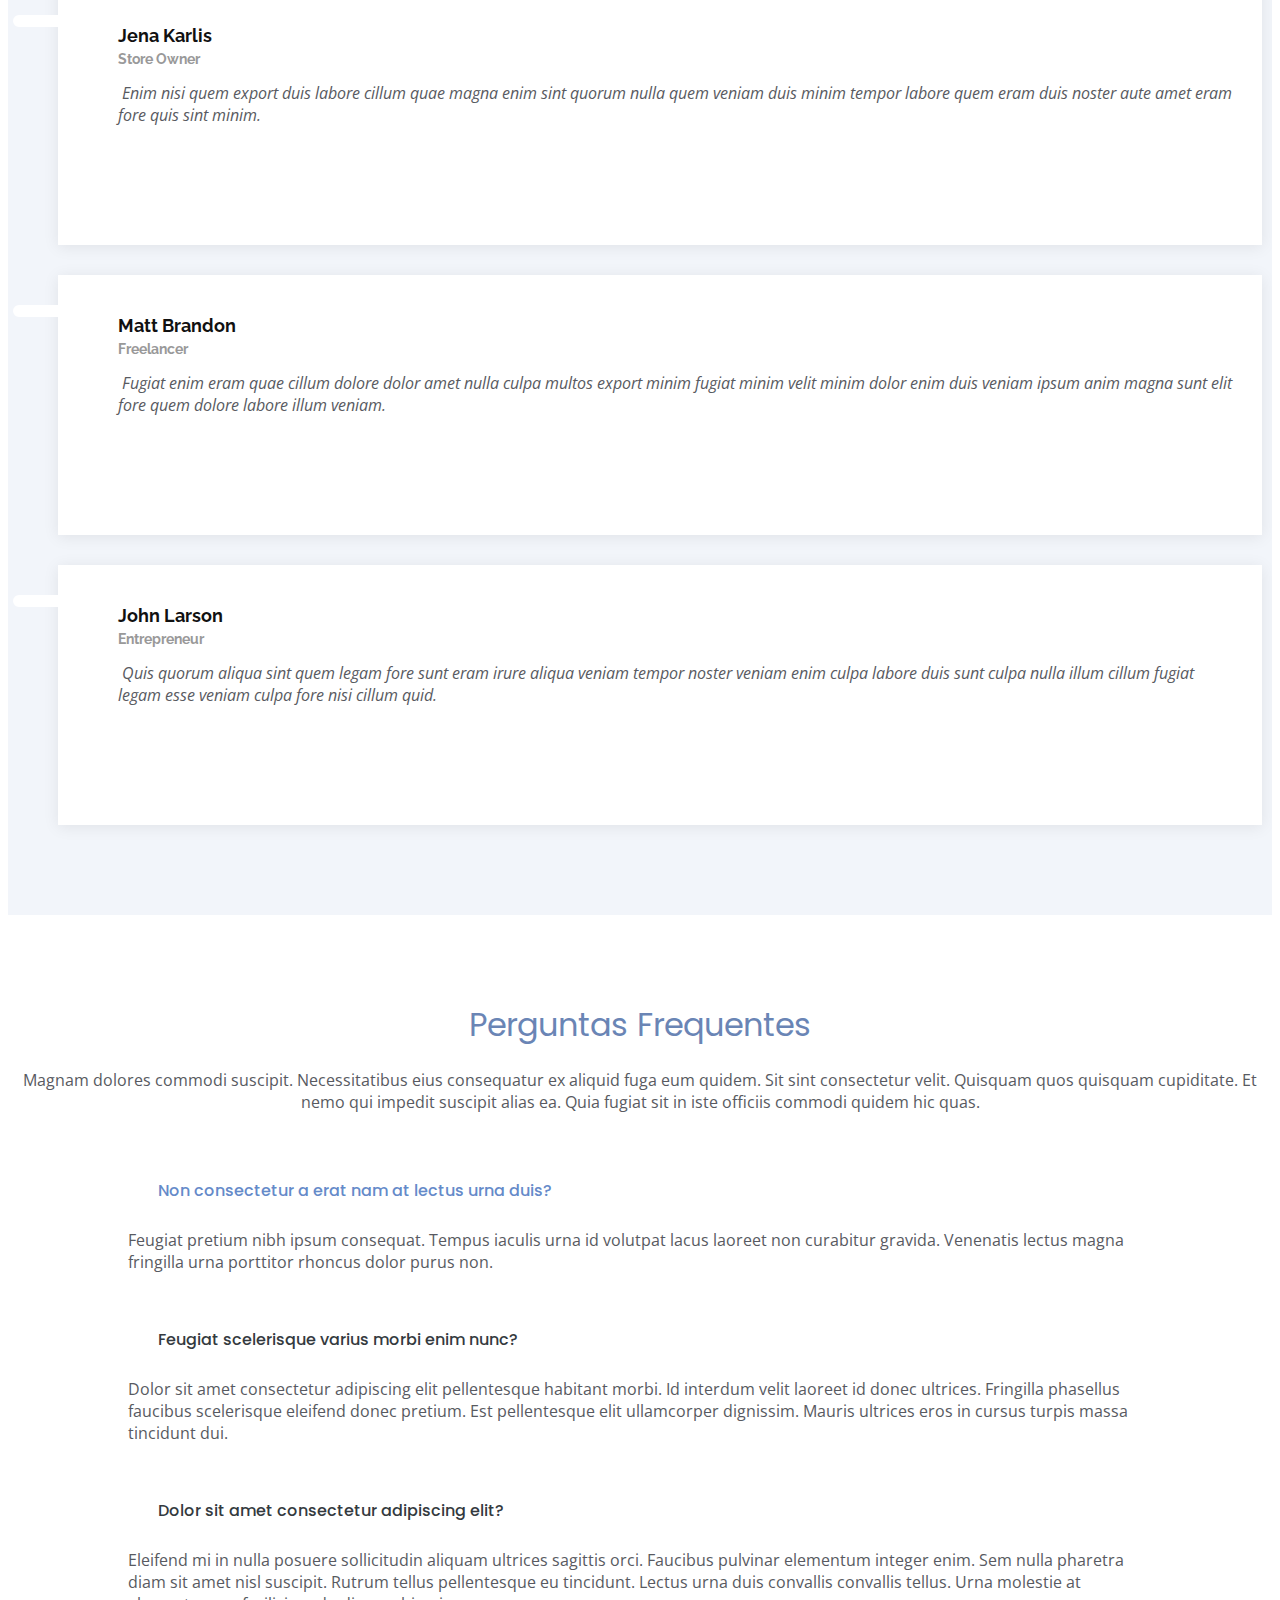
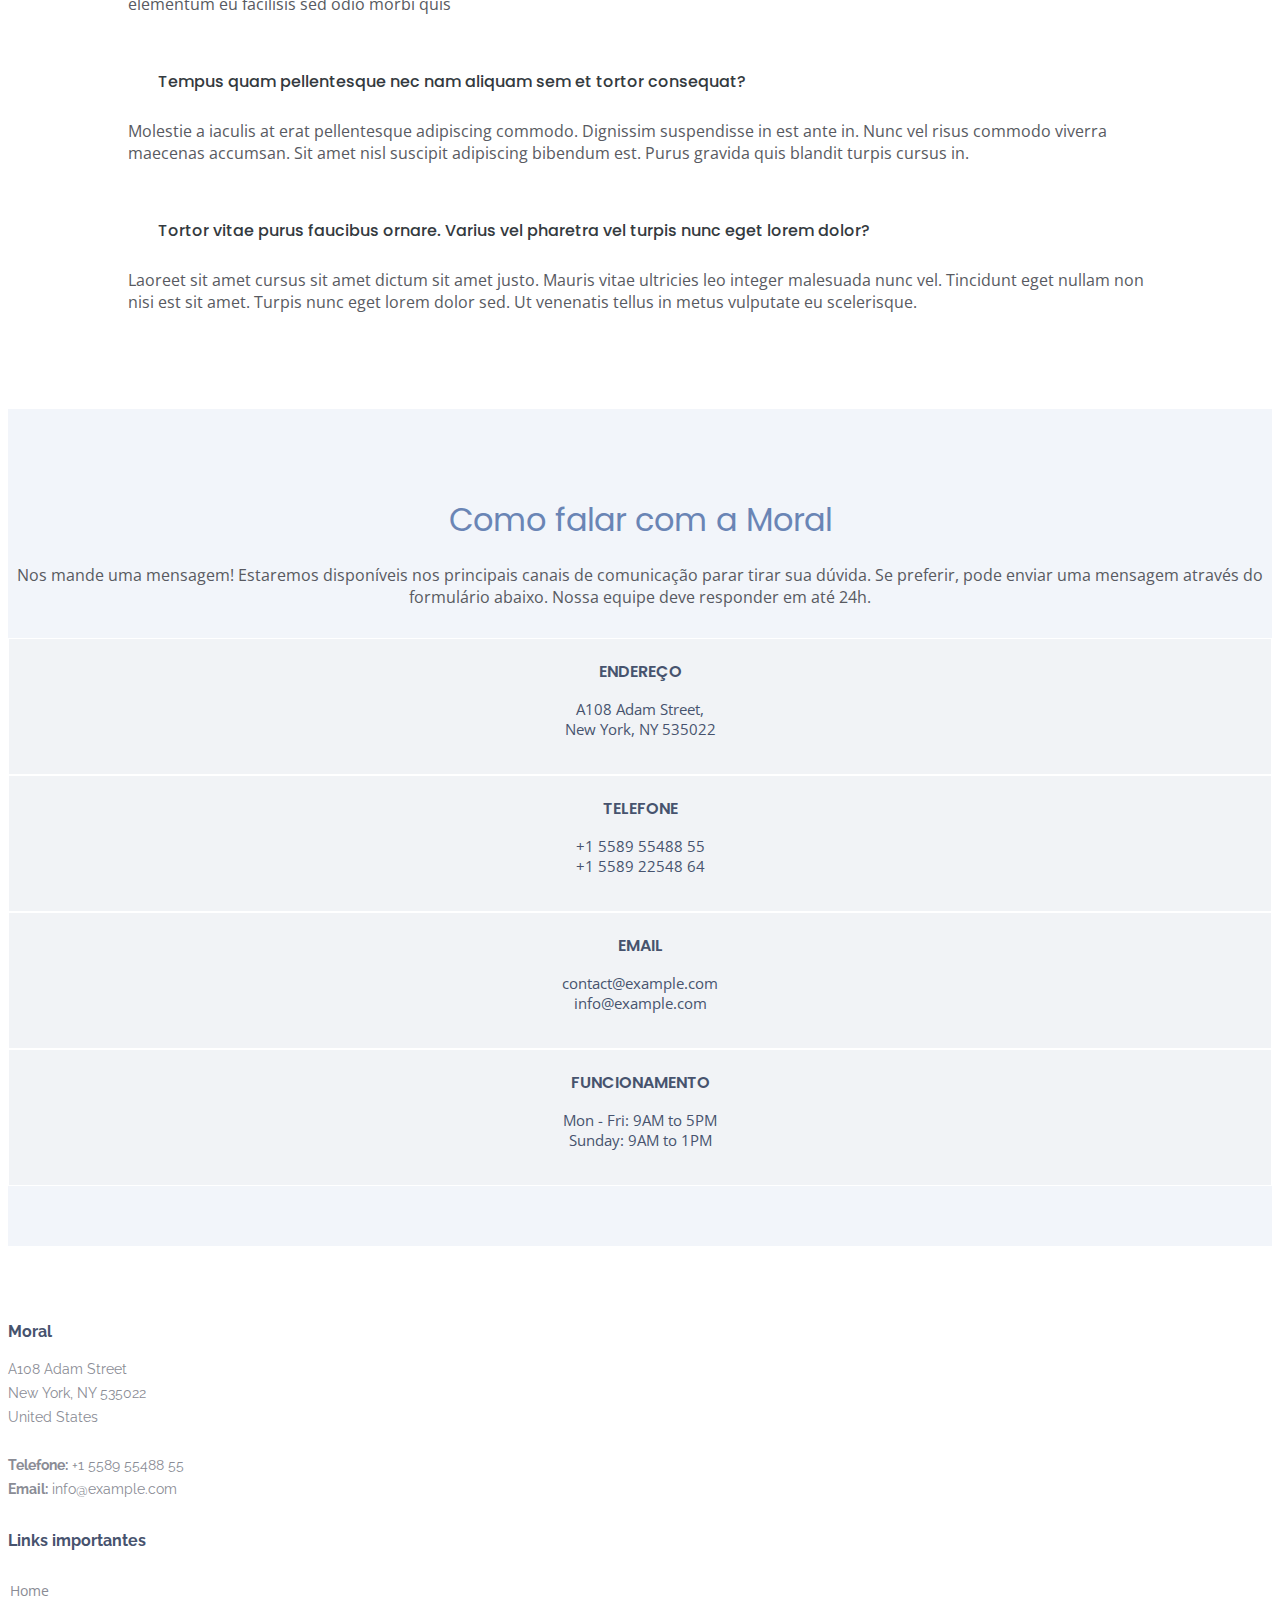
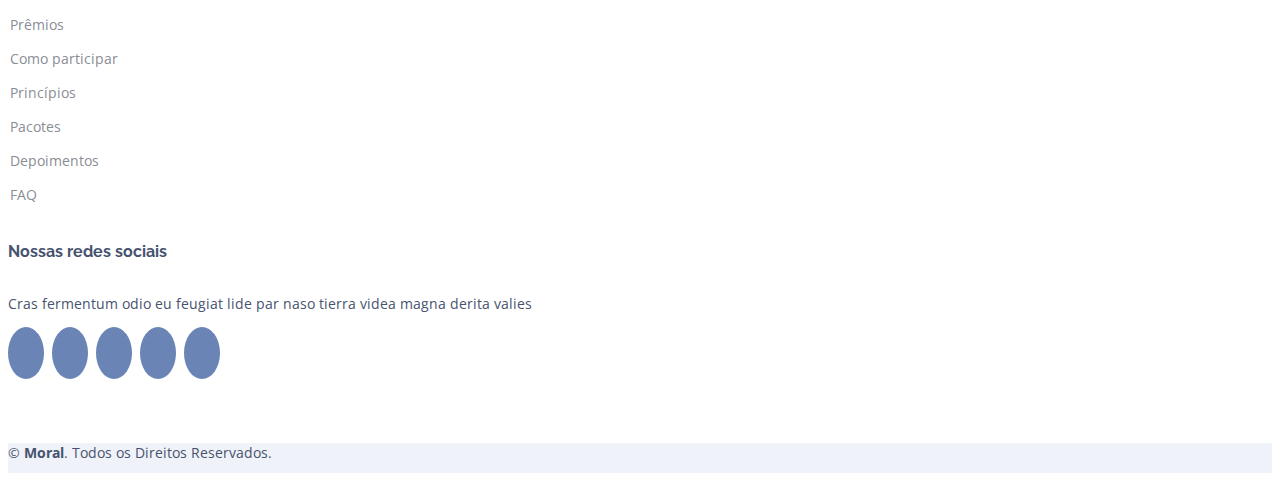
==== commit 4172c51d: "versao 1 do site" ====
--- a/index.html
+++ b/index.html
@@ -1,20 +1,24 @@
 <!DOCTYPE html>
-<html lang="en">
+<html lang="pt-br">
 
 <head>
   <meta charset="utf-8">
   <meta content="width=device-width, initial-scale=1.0" name="viewport">
 
-  <title>Appland Bootstrap Template - Index</title>
-  <meta content="" name="description">
-  <meta content="" name="keywords">
+  <title>Moral- App de Consórcio de Crédito fácil e seguro</title>
+  <meta
+    content="Moral é um app focado em ajudar pessoas que estão em busca de crédito. Na moral é possível participar com valores pequenos de maneira fácil e segura. O consórcio premia em valores de até 15 mil por rodada."
+    name="description">
+  <meta content="app, consórcio de dinheiro, dinheiro fácil, crédito, empréstimo pessoal, rifa online" name="keywords">
 
   <!-- Favicons -->
   <link href="assets/img/favicon.png" rel="icon">
   <link href="assets/img/apple-touch-icon.png" rel="apple-touch-icon">
 
   <!-- Google Fonts -->
-  <link href="https://fonts.googleapis.com/css?family=Open+Sans:300,300i,400,400i,600,600i,700,700i|Raleway:300,300i,400,400i,500,500i,600,600i,700,700i|Poppins:300,300i,400,400i,500,500i,600,600i,700,700i" rel="stylesheet">
+  <link
+    href="https://fonts.googleapis.com/css?family=Open+Sans:300,300i,400,400i,600,600i,700,700i|Raleway:300,300i,400,400i,500,500i,600,600i,700,700i|Poppins:300,300i,400,400i,500,500i,600,600i,700,700i"
+    rel="stylesheet">
 
   <!-- Vendor CSS Files -->
   <link href="assets/vendor/aos/aos.css" rel="stylesheet">
@@ -42,21 +46,21 @@
     <div class="container d-flex align-items-center justify-content-between">
 
       <div class="logo">
-        <h1><a href="index.html">Appland</a></h1>
+        <!-- <h1><a href="index.html">Moral</a></h1> -->
         <!-- Uncomment below if you prefer to use an image logo -->
-        <!-- <a href="index.html"><img src="assets/img/logo.png" alt="" class="img-fluid"></a>-->
+        <a href="index.html"><img src="assets/img/logo_moral_ltda_home.png" alt="logo moral ltda" class="img-fluid"></a>
       </div>
 
       <nav id="navbar" class="navbar">
         <ul>
           <li><a class="nav-link scrollto active" href="#hero">Home</a></li>
-          <li><a class="nav-link scrollto" href="#prizes">Premios</a></li>
-          <li><a class="nav-link scrollto" href="#regras">Regras</a></li>
-          <li><a class="nav-link scrollto" href="#principios">Principios</a></li>
+          <li><a class="nav-link scrollto" href="#services">Prêmios</a></li>
+          <li><a class="nav-link scrollto" href="#features">Como participar</a></li>
+          <li><a class="nav-link scrollto" href="#about-us">Princípios</a></li>
           <li><a class="nav-link scrollto" href="#pricing">Pacotes</a></li>
-          <li><a class="nav-link scrollto" href="#Depoimentos">Depoimentos</a></li>
-          <li><a class="nav-link scrollto" href="#faq">F.A.Q</a></li>
-          
+          <li><a class="nav-link scrollto" href="#testimonials">Depoimentos</a></li>
+          <li><a class="nav-link scrollto" href="#faq">FAQ</a></li>
+
           <!--<li><a class="nav-link scrollto" href="#gallery">Gallery</a></li>-->
           <!--<li class="dropdown"><a href="#"><span>Drop Down</span> <i class="bi bi-chevron-down"></i></a>
             <ul>
@@ -76,7 +80,7 @@
             </ul>
           </li>-->
           <li><a class="nav-link scrollto" href="#contact">Contato</a></li>
-          <li><a class="getstarted scrollto" href="#features">Participe Agora</a></li>
+          <li><a class="getstarted scrollto" href="#">Participe Agora</a></li>
         </ul>
         <i class="bi bi-list mobile-nav-toggle"></i>
       </nav><!-- .navbar -->
@@ -89,16 +93,19 @@
 
     <div class="container">
       <div class="row">
-        <div class="col-lg-6 d-lg-flex flex-lg-column justify-content-center align-items-stretch pt-5 pt-lg-0 order-2 order-lg-1" data-aos="fade-up">
+        <div
+          class="col-lg-6 d-lg-flex flex-lg-column justify-content-center align-items-stretch pt-5 pt-lg-0 order-2 order-lg-1"
+          data-aos="fade-up">
           <div>
-            <h1>App landing page template</h1>
-            <h2>Lorem ipsum dolor sit amet, tota senserit percipitur ius ut, usu et fastidii forensibus voluptatibus. His ei nihil feugait</h2>
+            <h1>App Moral</h1>
+            <h2>Uma nova visão para quem precisa de uma ajudinha financeira.</h2>
             <a href="#" class="download-btn"><i class="bx bxl-play-store"></i> Google Play</a>
             <a href="#" class="download-btn"><i class="bx bxl-apple"></i> App Store</a>
           </div>
         </div>
-        <div class="col-lg-6 d-lg-flex flex-lg-column align-items-stretch order-1 order-lg-2 hero-img" data-aos="fade-up">
-          <img src="assets/img/hero-img.png" class="img-fluid" alt="">
+        <div class="col-lg-6 d-lg-flex flex-lg-column align-items-stretch order-1 order-lg-2 hero-img"
+          data-aos="fade-up">
+          <img src="assets/img/hero-moral.svg" class="img-fluid" alt="logo moral">
         </div>
       </div>
     </div>
@@ -107,14 +114,87 @@
 
   <main id="main">
 
+    <!-- ======= Services Section ======= -->
+    <section id="services" class="services section-bg">
+      <div class="container" data-aos="fade-up">
+
+        <div class="section-title">
+          <h2>Prêmios e Beneficios</h2>
+          <p>Aqui você pode ganhar de três formas diferentes. É simples, segue o fluxo:</p>
+        </div>
+
+        <div class="row">
+          <div class="col-lg-4 col-md-6 d-flex align-items-stretch" data-aos="zoom-in" data-aos-delay="100">
+            <div class="icon-box">
+              <div class="icon"><i class="bi bi-trophy"></i></div>
+              <h4><a href="">O mais veloz</a></h4>
+              <p>A primeira premiação de 10 mil reais vai diretamente para o mais bem colocado na fila. Para isso, a
+                gente se baseia no tempo de inscrição. Quanto antes você se inscrever, mais chances vai ter de estar
+                entre os
+                primeiros colocados. Ou seja, não durma no ponto!</p>
+            </div>
+          </div>
+
+          <div class="col-lg-4 col-md-6 d-flex align-items-stretch mt-4 mt-md-0" data-aos="zoom-in"
+            data-aos-delay="200">
+            <div class="icon-box">
+              <div class="icon"><i class="bx bx-coin-stack"></i></div>
+              <h4><a href="">Mais chances</a></h4>
+              <p>Em seguida vem a premiação em crédito na plataforma. Serão 20 sorteados com 500 reais em crédito.</p>
+            </div>
+          </div>
+
+          <div class="col-lg-4 col-md-6 d-flex align-items-stretch mt-4 mt-lg-0" data-aos="zoom-in"
+            data-aos-delay="300">
+            <div class="icon-box">
+              <div class="icon"><i class="bi bi-award"></i></div>
+              <h4><a href="">O sortudo</a></h4>
+              <p>Ao fechar esse ciclo, entramos na rodada de sorteio, onde haverá um sortudo que ganhará 10 mil reais. O
+                sortudo precisa estar a partir da colocação 366º
+                até a última."</p>
+            </div>
+          </div>
+
+          <!-- <div class="col-lg-4 col-md-6 d-flex align-items-stretch mt-4" data-aos="zoom-in" data-aos-delay="100">
+            <div class="icon-box">
+              <div class="icon"><i class="bx bx-world"></i></div>
+              <h4><a href="">Nemo Enim</a></h4>
+              <p>At vero eos et accusamus et iusto odio dignissimos ducimus qui blanditiis</p>
+            </div>
+          </div>
+
+          <div class="col-lg-4 col-md-6 d-flex align-items-stretch mt-4" data-aos="zoom-in" data-aos-delay="200">
+            <div class="icon-box">
+              <div class="icon"><i class="bx bx-slideshow"></i></div>
+              <h4><a href="">Dele cardo</a></h4>
+              <p>Quis consequatur saepe eligendi voluptatem consequatur dolor consequuntur</p>
+            </div>
+          </div>
+
+          <div class="col-lg-4 col-md-6 d-flex align-items-stretch mt-4" data-aos="zoom-in" data-aos-delay="300">
+            <div class="icon-box">
+              <div class="icon"><i class="bx bx-arch"></i></div>
+              <h4><a href="">Divera don</a></h4>
+              <p>Modi nostrum vel laborum. Porro fugit error sit minus sapiente sit aspernatur</p>
+            </div>
+          </div> -->
+
+        </div>
+
+        <div class="section-pos-content">
+          <p>Viu como é simples? Agora vai lá e baixa o App para experimentar!</p>
+        </div>
+
+      </div>
+    </section><!-- End Services Section -->
+
     <!-- ======= App Features Section ======= -->
-    <!--
     <section id="features" class="features">
       <div class="container">
 
         <div class="section-title">
-          <h2>App Features</h2>
-          <p>Magnam dolores commodi suscipit. Necessitatibus eius consequatur ex aliquid fuga eum quidem. Sit sint consectetur velit. Quisquam quos quisquam cupiditate. Et nemo qui impedit suscipit alias ea. Quia fugiat sit in iste officiis commodi quidem hic quas.</p>
+          <h2>Como Participar</h2>
+          <p>Agora se liga como é fácil entrar para a Moral.</p>
         </div>
 
         <div class="row no-gutters">
@@ -122,401 +202,331 @@
             <div class="content d-flex flex-column justify-content-center">
               <div class="row">
                 <div class="col-md-6 icon-box" data-aos="fade-up">
-                  <i class="bx bx-receipt"></i>
-                  <h4>Corporis voluptates sit</h4>
-                  <p>Consequuntur sunt aut quasi enim aliquam quae harum pariatur laboris nisi ut aliquip</p>
+                  <i class="bi bi-cloud-arrow-down"></i>
+                  <h4>1 - Baixe o App</h4>
+                  <p>Você pode ir até a loja e pesquisar App Moral ou também clickar em qualquer um dos botões aqui do
+                    site.</p>
                 </div>
                 <div class="col-md-6 icon-box" data-aos="fade-up" data-aos-delay="100">
-                  <i class="bx bx-cube-alt"></i>
-                  <h4>Ullamco laboris nisi</h4>
-                  <p>Excepteur sint occaecat cupidatat non proident, sunt in culpa qui officia deserunt</p>
+                  <i class="bi bi-card-checklist"></i>
+                  <h4>2 - Faça o cadastro</h4>
+                  <p>Para se cadastrar basta colocar seu Nome, CPF, Data de Nascimento e um número de celular válido.
+                  </p>
                 </div>
                 <div class="col-md-6 icon-box" data-aos="fade-up" data-aos-delay="200">
-                  <i class="bx bx-images"></i>
-                  <h4>Labore consequatur</h4>
-                  <p>Aut suscipit aut cum nemo deleniti aut omnis. Doloribus ut maiores omnis facere</p>
+                  <i class="bx bx-coin"></i>
+                  <h4>3 - Adicione algum crédito</h4>
+                  <p>Para entrar na fila você precisa de pelo menos R$2,00 . Esse é nosso ticket mínimo</p>
                 </div>
                 <div class="col-md-6 icon-box" data-aos="fade-up" data-aos-delay="300">
-                  <i class="bx bx-shield"></i>
-                  <h4>Beatae veritatis</h4>
-                  <p>Expedita veritatis consequuntur nihil tempore laudantium vitae denat pacta</p>
+                  <i class="bi bi-arrow-bar-right"></i>
+                  <h4>4 - Entre na fila</h4>
+                  <p>Depois de ter um crédito você já pode entrar na fila Moral!</p>
                 </div>
                 <div class="col-md-6 icon-box" data-aos="fade-up" data-aos-delay="400">
-                  <i class="bx bx-atom"></i>
-                  <h4>Molestiae dolor</h4>
-                  <p>Et fuga et deserunt et enim. Dolorem architecto ratione tensa raptor marte</p>
+                  <i class="bi bi-trophy-fill"></i>
+                  <h4>5 - Ganhe prêmios!</h4>
+                  <p>Aguarde os resultados sairem. Você será notificado sempre que sair algum resultado. Você vai
+                    acompanhar tudo pelo App!</p>
                 </div>
                 <div class="col-md-6 icon-box" data-aos="fade-up" data-aos-delay="500">
-                  <i class="bx bx-id-card"></i>
-                  <h4>Explicabo consectetur</h4>
-                  <p>Est autem dicta beatae suscipit. Sint veritatis et sit quasi ab aut inventore</p>
+                  <i class="bi bi-eye"></i>
+                  <h4>6 - Continue atento</h4>
+                  <p>Lembre-se que são 3 formas de ganhar! Não pare de acompanhar após a primeira rodada.</p>
                 </div>
               </div>
             </div>
           </div>
-          <div class="image col-xl-5 d-flex align-items-stretch justify-content-center order-1 order-lg-2" data-aos="fade-left" data-aos-delay="100">
+          <div class="image col-xl-5 d-flex align-items-stretch justify-content-center order-1 order-lg-2"
+            data-aos="fade-left" data-aos-delay="100">
             <img src="assets/img/features.svg" class="img-fluid" alt="">
           </div>
         </div>
 
       </div>
     </section>
-    -->
     <!-- End App Features Section -->
 
-    <!-- ======= Prizes ======= -->
-    <section id="prizes" class="prizes">
+
+    <!-- ======= about-us Section ======= -->
+    <section id="about-us" class="about-us section-bg">
       <div class="container">
 
         <div class="section-title">
-          <h2>Premios e Beneficios</h2>
-          <p>Magnam dolores commodi suscipit. Necessitatibus eius consequatur ex aliquid fuga eum quidem. Sit sint consectetur velit. Quisquam quos quisquam cupiditate. Et nemo qui impedit suscipit alias ea. Quia fugiat sit in iste officiis commodi quidem hic quas.</p>
-        </div>
-          <div class="row">
-            <div class="col-md-4 icon-box" data-aos="fade-up">
-              <div class="row">
-                <i class="bx bx-bullseye"></i>
-                <h4>Missão</h4>
-                <p>Consequuntur sunt aut quasi enim aliquam quae harum pariatur laboris nisi ut aliquip</p>
-              </div>
-            </div>
-            <div class="col-md-4 icon-box" data-aos="fade-up" data-aos-delay="100">
-              <div class="row">
-                <i class="bx bx-trending-up"></i>
-                <h4>Visão</h4>
-                <p>Excepteur sint occaecat cupidatat non proident, sunt in culpa qui officia deserunt</p>
-              </div>
-            </div>
-            <div class="col-md-4 icon-box" data-aos="fade-up" data-aos-delay="200">
-              <div class="row">
-                <i class="bx bx-star"></i>
-                <h4>Valores</h4>
-                <p>Aut suscipit aut cum nemo deleniti aut omnis. Doloribus ut maiores omnis facere</p>
-              </div>
-            </div>
-          </div>
-      </div>
-    </section><!-- End About Us Section -->
-    
-    <!-- ======= Details Section ======= -->
-    <section id="details" class="details">
-      <div class="container">
-
-        <div class="row content">
-          <div class="col-md-4" data-aos="fade-right">
-            <img src="assets/img/details-1.png" class="img-fluid" alt="">
-          </div>
-          <div class="col-md-8 pt-4" data-aos="fade-up">
-            <h3>Voluptatem dignissimos provident quasi corporis voluptates sit assumenda.</h3>
-            <p class="fst-italic">
-              Lorem ipsum dolor sit amet, consectetur adipiscing elit, sed do eiusmod tempor incididunt ut labore et dolore
-              magna aliqua.
-            </p>
-            <ul>
-              <li><i class="bi bi-check"></i> Ullamco laboris nisi ut aliquip ex ea commodo consequat.</li>
-              <li><i class="bi bi-check"></i> Duis aute irure dolor in reprehenderit in voluptate velit.</li>
-              <li><i class="bi bi-check"></i> Iure at voluptas aspernatur dignissimos doloribus repudiandae.</li>
-              <li><i class="bi bi-check"></i> Est ipsa assumenda id facilis nesciunt placeat sed doloribus praesentium.</li>
-            </ul>
-            <p>
-              Voluptas nisi in quia excepturi nihil voluptas nam et ut. Expedita omnis eum consequatur non. Sed in asperiores aut repellendus. Error quisquam ab maiores. Quibusdam sit in officia
-            </p>
-          </div>
-        </div>
-
-        <div class="row content">
-          <div class="col-md-4 order-1 order-md-2" data-aos="fade-left">
-            <img src="assets/img/details-2.png" class="img-fluid" alt="">
-          </div>
-          <div class="col-md-8 pt-5 order-2 order-md-1" data-aos="fade-up">
-            <h3>Corporis temporibus maiores provident</h3>
-            <p class="fst-italic">
-              Lorem ipsum dolor sit amet, consectetur adipiscing elit, sed do eiusmod tempor incididunt ut labore et dolore
-              magna aliqua.
-            </p>
-            <p>
-              Ullamco laboris nisi ut aliquip ex ea commodo consequat. Duis aute irure dolor in reprehenderit in voluptate
-              velit esse cillum dolore eu fugiat nulla pariatur. Excepteur sint occaecat cupidatat non proident, sunt in
-              culpa qui officia deserunt mollit anim id est laborum
-            </p>
-            <p>
-              Inventore id enim dolor dicta qui et magni molestiae. Mollitia optio officia illum ut cupiditate eos autem. Soluta dolorum repellendus repellat amet autem rerum illum in. Quibusdam occaecati est nisi esse. Saepe aut dignissimos distinctio id enim.
-            </p>
-          </div>
-        </div>
-
-        <div class="row content">
-          <div class="col-md-4" data-aos="fade-right">
-            <img src="assets/img/details-3.png" class="img-fluid" alt="">
-          </div>
-          <div class="col-md-8 pt-5" data-aos="fade-up">
-            <h3>Sunt consequatur ad ut est nulla consectetur reiciendis animi voluptas</h3>
-            <p>Cupiditate placeat cupiditate placeat est ipsam culpa. Delectus quia minima quod. Sunt saepe odit aut quia voluptatem hic voluptas dolor doloremque.</p>
-            <ul>
-              <li><i class="bi bi-check"></i> Ullamco laboris nisi ut aliquip ex ea commodo consequat.</li>
-              <li><i class="bi bi-check"></i> Duis aute irure dolor in reprehenderit in voluptate velit.</li>
-              <li><i class="bi bi-check"></i> Facilis ut et voluptatem aperiam. Autem soluta ad fugiat.</li>
-            </ul>
-            <p>
-              Qui consequatur temporibus. Enim et corporis sit sunt harum praesentium suscipit ut voluptatem. Et nihil magni debitis consequatur est.
-            </p>
-            <p>
-              Suscipit enim et. Ut optio esse quidem quam reiciendis esse odit excepturi. Vel dolores rerum soluta explicabo vel fugiat eum non.
-            </p>
-          </div>
-        </div>
-
-        <div class="row content">
-          <div class="col-md-4 order-1 order-md-2" data-aos="fade-left">
-            <img src="assets/img/details-4.png" class="img-fluid" alt="">
-          </div>
-          <div class="col-md-8 pt-5 order-2 order-md-1" data-aos="fade-up">
-            <h3>Quas et necessitatibus eaque impedit ipsum animi consequatur incidunt in</h3>
-            <p class="fst-italic">
-              Lorem ipsum dolor sit amet, consectetur adipiscing elit, sed do eiusmod tempor incididunt ut labore et dolore
-              magna aliqua.
-            </p>
-            <p>
-              Ullamco laboris nisi ut aliquip ex ea commodo consequat. Duis aute irure dolor in reprehenderit in voluptate
-              velit esse cillum dolore eu fugiat nulla pariatur. Excepteur sint occaecat cupidatat non proident, sunt in
-              culpa qui officia deserunt mollit anim id est laborum
-            </p>
-            <ul>
-              <li><i class="bi bi-check"></i> Et praesentium laboriosam architecto nam .</li>
-              <li><i class="bi bi-check"></i> Eius et voluptate. Enim earum tempore aliquid. Nobis et sunt consequatur. Aut repellat in numquam velit quo dignissimos et.</li>
-              <li><i class="bi bi-check"></i> Facilis ut et voluptatem aperiam. Autem soluta ad fugiat.</li>
-            </ul>
-          </div>
-        </div>
-
-      </div>
-    </section><!-- End Details Section -->
-
+          <h2>Princípios</h2>
+        </div>
+        <div class="row">
+          <div class="col-md-4 icon-box" data-aos="fade-up">
+            <div class="row">
+              <i class="bx bx-star"></i>
+              <h4>Valores</h4>
+              <p>A Moral se identifica sobretudo com a preocupação de ver nosso clientes se realizando. Por isso,
+                colaboração, inovação, respeito, inclusão realização e transparência são valores que estão fortemente
+                presentes no nosso dia a dia.</p>
+            </div>
+          </div>
+          <div class="col-md-4 icon-box" data-aos="fade-up" data-aos-delay="100">
+            <div class="row">
+              <i class="bx bx-bullseye"></i>
+              <h4>Missão</h4>
+              <p>O motor que faz a moral funcionar é a força de vontade de ver as pessoas venceram na vida. Para isso,
+                entendemos que todos devemos nos devemos se ajudar. Isso é o que nos motiva.</p>
+            </div>
+          </div>
+          <div class="col-md-4 icon-box" data-aos="fade-up" data-aos-delay="200">
+            <div class="row">
+              <i class="bx bx-trending-up"></i>
+              <h4>Visão</h4>
+              <p>Queremos revolucionar a ideia de ajudar o outro. No nosso futuro enxergamos um mundo que as pessoas não
+                reprimam seus sonhos por falta de dinheiro. Queremos ajudar essas pessoas a conquistar e continuar
+                ajudando outras pessoas.</p>
+            </div>
+          </div>
+        </div>
+      </div>
+    </section><!-- End principles Section -->
 
     <!-- ======= Regras Section ======= -->
-    <section id="regras" class="about-us">
+    <!-- <section id="regras" class="about-us">
       <div class="container">
 
         <div class="section-title">
           <h2>Regras</h2>
-          <p>Magnam dolores commodi suscipit. Necessitatibus eius consequatur ex aliquid fuga eum quidem. Sit sint consectetur velit. Quisquam quos quisquam cupiditate. Et nemo qui impedit suscipit alias ea. Quia fugiat sit in iste officiis commodi quidem hic quas.</p>
-        </div>
-          <div class="row">
-            <div class="col-md-4 icon-box" data-aos="fade-up">
-              <div class="row">
-                <i class="bx bx-bullseye"></i>
-                <h4>Missão</h4>
-                <p>Consequuntur sunt aut quasi enim aliquam quae harum pariatur laboris nisi ut aliquip</p>
-              </div>
-            </div>
-            <div class="col-md-4 icon-box" data-aos="fade-up" data-aos-delay="100">
-              <div class="row">
-                <i class="bx bx-trending-up"></i>
-                <h4>Visão</h4>
-                <p>Excepteur sint occaecat cupidatat non proident, sunt in culpa qui officia deserunt</p>
-              </div>
-            </div>
-            <div class="col-md-4 icon-box" data-aos="fade-up" data-aos-delay="200">
-              <div class="row">
-                <i class="bx bx-star"></i>
-                <h4>Valores</h4>
-                <p>Aut suscipit aut cum nemo deleniti aut omnis. Doloribus ut maiores omnis facere</p>
-              </div>
-            </div>
-          </div>
-      </div>
-    </section><!-- End Regras Section -->
-
-    <!-- ======= Principios Section ======= -->
-    <section id="principios" class="about-us">
+          <p>Magnam dolores commodi suscipit. Necessitatibus eius consequatur ex aliquid fuga eum quidem. Sit sint
+            consectetur velit. Quisquam quos quisquam cupiditate. Et nemo qui impedit suscipit alias ea. Quia fugiat sit
+            in iste officiis commodi quidem hic quas.</p>
+        </div>
+        <div class="row">
+          <div class="col-md-4 icon-box" data-aos="fade-up">
+            <div class="row">
+              <i class="bx bx-bullseye"></i>
+              <h4>Missão</h4>
+              <p>Consequuntur sunt aut quasi enim aliquam quae harum pariatur laboris nisi ut aliquip</p>
+            </div>
+          </div>
+          <div class="col-md-4 icon-box" data-aos="fade-up" data-aos-delay="100">
+            <div class="row">
+              <i class="bx bx-trending-up"></i>
+              <h4>Visão</h4>
+              <p>Excepteur sint occaecat cupidatat non proident, sunt in culpa qui officia deserunt</p>
+            </div>
+          </div>
+          <div class="col-md-4 icon-box" data-aos="fade-up" data-aos-delay="200">
+            <div class="row">
+              <i class="bx bx-star"></i>
+              <h4>Valores</h4>
+              <p>Aut suscipit aut cum nemo deleniti aut omnis. Doloribus ut maiores omnis facere</p>
+            </div>
+          </div>
+        </div>
+      </div>
+    </section> -->
+    <!-- End Regras Section -->
+
+
+    <!-- ======= Details Section ======= -->
+    <!-- <section id="details" class="details">
+        <div class="container">
+
+          <div class="row content">
+            <div class="col-md-4" data-aos="fade-right">
+              <img src="assets/img/details-1.png" class="img-fluid" alt="">
+            </div>
+            <div class="col-md-8 pt-4" data-aos="fade-up">
+              <h3>Voluptatem dignissimos provident quasi corporis voluptates sit assumenda.</h3>
+              <p class="fst-italic">
+                Lorem ipsum dolor sit amet, consectetur adipiscing elit, sed do eiusmod tempor incididunt ut labore et
+                dolore
+                magna aliqua.
+              </p>
+              <ul>
+                <li><i class="bi bi-check"></i> Ullamco laboris nisi ut aliquip ex ea commodo consequat.</li>
+                <li><i class="bi bi-check"></i> Duis aute irure dolor in reprehenderit in voluptate velit.</li>
+                <li><i class="bi bi-check"></i> Iure at voluptas aspernatur dignissimos doloribus repudiandae.</li>
+                <li><i class="bi bi-check"></i> Est ipsa assumenda id facilis nesciunt placeat sed doloribus praesentium.
+                </li>
+              </ul>
+              <p>
+                Voluptas nisi in quia excepturi nihil voluptas nam et ut. Expedita omnis eum consequatur non. Sed in
+                asperiores aut repellendus. Error quisquam ab maiores. Quibusdam sit in officia
+              </p>
+            </div>
+          </div>
+
+          <div class="row content">
+            <div class="col-md-4 order-1 order-md-2" data-aos="fade-left">
+              <img src="assets/img/details-2.png" class="img-fluid" alt="">
+            </div>
+            <div class="col-md-8 pt-5 order-2 order-md-1" data-aos="fade-up">
+              <h3>Corporis temporibus maiores provident</h3>
+              <p class="fst-italic">
+                Lorem ipsum dolor sit amet, consectetur adipiscing elit, sed do eiusmod tempor incididunt ut labore et
+                dolore
+                magna aliqua.
+              </p>
+              <p>
+                Ullamco laboris nisi ut aliquip ex ea commodo consequat. Duis aute irure dolor in reprehenderit in
+                voluptate
+                velit esse cillum dolore eu fugiat nulla pariatur. Excepteur sint occaecat cupidatat non proident, sunt in
+                culpa qui officia deserunt mollit anim id est laborum
+              </p>
+              <p>
+                Inventore id enim dolor dicta qui et magni molestiae. Mollitia optio officia illum ut cupiditate eos
+                autem. Soluta dolorum repellendus repellat amet autem rerum illum in. Quibusdam occaecati est nisi esse.
+                Saepe aut dignissimos distinctio id enim.
+              </p>
+            </div>
+          </div>
+
+          <div class="row content">
+            <div class="col-md-4" data-aos="fade-right">
+              <img src="assets/img/details-3.png" class="img-fluid" alt="">
+            </div>
+            <div class="col-md-8 pt-5" data-aos="fade-up">
+              <h3>Sunt consequatur ad ut est nulla consectetur reiciendis animi voluptas</h3>
+              <p>Cupiditate placeat cupiditate placeat est ipsam culpa. Delectus quia minima quod. Sunt saepe odit aut
+                quia voluptatem hic voluptas dolor doloremque.</p>
+              <ul>
+                <li><i class="bi bi-check"></i> Ullamco laboris nisi ut aliquip ex ea commodo consequat.</li>
+                <li><i class="bi bi-check"></i> Duis aute irure dolor in reprehenderit in voluptate velit.</li>
+                <li><i class="bi bi-check"></i> Facilis ut et voluptatem aperiam. Autem soluta ad fugiat.</li>
+              </ul>
+              <p>
+                Qui consequatur temporibus. Enim et corporis sit sunt harum praesentium suscipit ut voluptatem. Et nihil
+                magni debitis consequatur est.
+              </p>
+              <p>
+                Suscipit enim et. Ut optio esse quidem quam reiciendis esse odit excepturi. Vel dolores rerum soluta
+                explicabo vel fugiat eum non.
+              </p>
+            </div>
+          </div>
+
+          <div class="row content">
+            <div class="col-md-4 order-1 order-md-2" data-aos="fade-left">
+              <img src="assets/img/details-4.png" class="img-fluid" alt="">
+            </div>
+            <div class="col-md-8 pt-5 order-2 order-md-1" data-aos="fade-up">
+              <h3>Quas et necessitatibus eaque impedit ipsum animi consequatur incidunt in</h3>
+              <p class="fst-italic">
+                Lorem ipsum dolor sit amet, consectetur adipiscing elit, sed do eiusmod tempor incididunt ut labore et
+                dolore
+                magna aliqua.
+              </p>
+              <p>
+                Ullamco laboris nisi ut aliquip ex ea commodo consequat. Duis aute irure dolor in reprehenderit in
+                voluptate
+                velit esse cillum dolore eu fugiat nulla pariatur. Excepteur sint occaecat cupidatat non proident, sunt in
+                culpa qui officia deserunt mollit anim id est laborum
+              </p>
+              <ul>
+                <li><i class="bi bi-check"></i> Et praesentium laboriosam architecto nam .</li>
+                <li><i class="bi bi-check"></i> Eius et voluptate. Enim earum tempore aliquid. Nobis et sunt consequatur.
+                  Aut repellat in numquam velit quo dignissimos et.</li>
+                <li><i class="bi bi-check"></i> Facilis ut et voluptatem aperiam. Autem soluta ad fugiat.</li>
+              </ul>
+            </div>
+          </div>
+
+        </div>
+      </section> -->
+    <!-- End Details Section -->
+
+    <!-- ======= Pricing Section ======= -->
+    <section id="pricing" class="pricing">
       <div class="container">
 
-        <div class="section-title">
-          <h2>Principios</h2>
-          <p>Magnam dolores commodi suscipit. Necessitatibus eius consequatur ex aliquid fuga eum quidem. Sit sint consectetur velit. Quisquam quos quisquam cupiditate. Et nemo qui impedit suscipit alias ea. Quia fugiat sit in iste officiis commodi quidem hic quas.</p>
-        </div>
-          <div class="row">
-            <div class="col-md-4 icon-box" data-aos="fade-up">
-              <div class="row">
-                <i class="bx bx-bullseye"></i>
-                <h4>Missão</h4>
-                <p>Consequuntur sunt aut quasi enim aliquam quae harum pariatur laboris nisi ut aliquip</p>
-              </div>
-            </div>
-            <div class="col-md-4 icon-box" data-aos="fade-up" data-aos-delay="100">
-              <div class="row">
-                <i class="bx bx-trending-up"></i>
-                <h4>Visão</h4>
-                <p>Excepteur sint occaecat cupidatat non proident, sunt in culpa qui officia deserunt</p>
-              </div>
-            </div>
-            <div class="col-md-4 icon-box" data-aos="fade-up" data-aos-delay="200">
-              <div class="row">
-                <i class="bx bx-star"></i>
-                <h4>Valores</h4>
-                <p>Aut suscipit aut cum nemo deleniti aut omnis. Doloribus ut maiores omnis facere</p>
-              </div>
-            </div>
-          </div>
-      </div>
-    </section><!-- End Principios Section -->    
-    
-    <!-- ======= Details Section ======= -->
-    <section id="details" class="details">
-      <div class="container">
-
-        <div class="row content">
-          <div class="col-md-4" data-aos="fade-right">
-            <img src="assets/img/details-1.png" class="img-fluid" alt="">
-          </div>
-          <div class="col-md-8 pt-4" data-aos="fade-up">
-            <h3>Voluptatem dignissimos provident quasi corporis voluptates sit assumenda.</h3>
-            <p class="fst-italic">
-              Lorem ipsum dolor sit amet, consectetur adipiscing elit, sed do eiusmod tempor incididunt ut labore et dolore
-              magna aliqua.
-            </p>
-            <ul>
-              <li><i class="bi bi-check"></i> Ullamco laboris nisi ut aliquip ex ea commodo consequat.</li>
-              <li><i class="bi bi-check"></i> Duis aute irure dolor in reprehenderit in voluptate velit.</li>
-              <li><i class="bi bi-check"></i> Iure at voluptas aspernatur dignissimos doloribus repudiandae.</li>
-              <li><i class="bi bi-check"></i> Est ipsa assumenda id facilis nesciunt placeat sed doloribus praesentium.</li>
-            </ul>
-            <p>
-              Voluptas nisi in quia excepturi nihil voluptas nam et ut. Expedita omnis eum consequatur non. Sed in asperiores aut repellendus. Error quisquam ab maiores. Quibusdam sit in officia
-            </p>
-          </div>
-        </div>
-
-        <div class="row content">
-          <div class="col-md-4 order-1 order-md-2" data-aos="fade-left">
-            <img src="assets/img/details-2.png" class="img-fluid" alt="">
-          </div>
-          <div class="col-md-8 pt-5 order-2 order-md-1" data-aos="fade-up">
-            <h3>Corporis temporibus maiores provident</h3>
-            <p class="fst-italic">
-              Lorem ipsum dolor sit amet, consectetur adipiscing elit, sed do eiusmod tempor incididunt ut labore et dolore
-              magna aliqua.
-            </p>
-            <p>
-              Ullamco laboris nisi ut aliquip ex ea commodo consequat. Duis aute irure dolor in reprehenderit in voluptate
-              velit esse cillum dolore eu fugiat nulla pariatur. Excepteur sint occaecat cupidatat non proident, sunt in
-              culpa qui officia deserunt mollit anim id est laborum
-            </p>
-            <p>
-              Inventore id enim dolor dicta qui et magni molestiae. Mollitia optio officia illum ut cupiditate eos autem. Soluta dolorum repellendus repellat amet autem rerum illum in. Quibusdam occaecati est nisi esse. Saepe aut dignissimos distinctio id enim.
-            </p>
-          </div>
-        </div>
-
-        <div class="row content">
-          <div class="col-md-4" data-aos="fade-right">
-            <img src="assets/img/details-3.png" class="img-fluid" alt="">
-          </div>
-          <div class="col-md-8 pt-5" data-aos="fade-up">
-            <h3>Sunt consequatur ad ut est nulla consectetur reiciendis animi voluptas</h3>
-            <p>Cupiditate placeat cupiditate placeat est ipsam culpa. Delectus quia minima quod. Sunt saepe odit aut quia voluptatem hic voluptas dolor doloremque.</p>
-            <ul>
-              <li><i class="bi bi-check"></i> Ullamco laboris nisi ut aliquip ex ea commodo consequat.</li>
-              <li><i class="bi bi-check"></i> Duis aute irure dolor in reprehenderit in voluptate velit.</li>
-              <li><i class="bi bi-check"></i> Facilis ut et voluptatem aperiam. Autem soluta ad fugiat.</li>
-            </ul>
-            <p>
-              Qui consequatur temporibus. Enim et corporis sit sunt harum praesentium suscipit ut voluptatem. Et nihil magni debitis consequatur est.
-            </p>
-            <p>
-              Suscipit enim et. Ut optio esse quidem quam reiciendis esse odit excepturi. Vel dolores rerum soluta explicabo vel fugiat eum non.
-            </p>
-          </div>
-        </div>
-
-        <div class="row content">
-          <div class="col-md-4 order-1 order-md-2" data-aos="fade-left">
-            <img src="assets/img/details-4.png" class="img-fluid" alt="">
-          </div>
-          <div class="col-md-8 pt-5 order-2 order-md-1" data-aos="fade-up">
-            <h3>Quas et necessitatibus eaque impedit ipsum animi consequatur incidunt in</h3>
-            <p class="fst-italic">
-              Lorem ipsum dolor sit amet, consectetur adipiscing elit, sed do eiusmod tempor incididunt ut labore et dolore
-              magna aliqua.
-            </p>
-            <p>
-              Ullamco laboris nisi ut aliquip ex ea commodo consequat. Duis aute irure dolor in reprehenderit in voluptate
-              velit esse cillum dolore eu fugiat nulla pariatur. Excepteur sint occaecat cupidatat non proident, sunt in
-              culpa qui officia deserunt mollit anim id est laborum
-            </p>
-            <ul>
-              <li><i class="bi bi-check"></i> Et praesentium laboriosam architecto nam .</li>
-              <li><i class="bi bi-check"></i> Eius et voluptate. Enim earum tempore aliquid. Nobis et sunt consequatur. Aut repellat in numquam velit quo dignissimos et.</li>
-              <li><i class="bi bi-check"></i> Facilis ut et voluptatem aperiam. Autem soluta ad fugiat.</li>
-            </ul>
-          </div>
-        </div>
-
-      </div>
-    </section><!-- End Details Section -->
-
-        <!-- ======= Pricing Section ======= -->
-        <section id="pricing" class="pricing">
-          <div class="container">
-    
-            <div class="section-title">
-              <h2>Pacotes de Crédito</h2>
-              <p>Magnam dolores commodi suscipit. Necessitatibus eius consequatur ex aliquid fuga eum quidem. Sit sint consectetur velit. Quisquam quos quisquam cupiditate. Et nemo qui impedit suscipit alias ea. Quia fugiat sit in iste officiis commodi quidem hic quas.</p>
-            </div>
-    
-            <div class="row no-gutters">
-    
-              <div class="col-lg-4 box" data-aos="fade-right">
-                <h3>Free</h3>
-                <h4>$0<span>per month</span></h4>
-                <ul>
-                  <li><i class="bx bx-check"></i> Quam adipiscing vitae proin</li>
-                  <li><i class="bx bx-check"></i> Nec feugiat nisl pretium</li>
-                  <li><i class="bx bx-check"></i> Nulla at volutpat diam uteera</li>
-                  <li class="na"><i class="bx bx-x"></i> <span>Pharetra massa massa ultricies</span></li>
-                  <li class="na"><i class="bx bx-x"></i> <span>Massa ultricies mi quis hendrerit</span></li>
-                </ul>
-                <a href="#" class="get-started-btn">Get Started</a>
-              </div>
-    
-              <div class="col-lg-4 box featured" data-aos="fade-up">
-                <h3>Business</h3>
-                <h4>$29<span>per month</span></h4>
-                <ul>
-                  <li><i class="bx bx-check"></i> Quam adipiscing vitae proin</li>
-                  <li><i class="bx bx-check"></i> Nec feugiat nisl pretium</li>
-                  <li><i class="bx bx-check"></i> Nulla at volutpat diam uteera</li>
-                  <li><i class="bx bx-check"></i> Pharetra massa massa ultricies</li>
-                  <li><i class="bx bx-check"></i> Massa ultricies mi quis hendrerit</li>
-                </ul>
-                <a href="#" class="get-started-btn">Get Started</a>
-              </div>
-    
-              <div class="col-lg-4 box" data-aos="fade-left">
-                <h3>Developer</h3>
-                <h4>$49<span>per month</span></h4>
-                <ul>
-                  <li><i class="bx bx-check"></i> Quam adipiscing vitae proin</li>
-                  <li><i class="bx bx-check"></i> Nec feugiat nisl pretium</li>
-                  <li><i class="bx bx-check"></i> Nulla at volutpat diam uteera</li>
-                  <li><i class="bx bx-check"></i> Pharetra massa massa ultricies</li>
-                  <li><i class="bx bx-check"></i> Massa ultricies mi quis hendrerit</li>
-                </ul>
-                <a href="#" class="get-started-btn">Get Started</a>
-              </div>
-    
-            </div>
-    
-          </div>
-        </section><!-- End Pricing Section -->
-
-            <!-- ======= Depoimentos Section ======= -->
-    <section id="Depoimentos" class="testimonials section-bg">
+        <div class="section-title" data-aos="fade-up">
+          <h2>Pacotes de Créditos</h2>
+          <p>Aqui você que manda. Escolha a opção que melhor atende ao seu orçamento. A compra pode ser via Cartão de
+            crédito, débito e PIX. Lembre-se! Aqui você escolhe até o quanto quer pagar e participar!</p>
+        </div>
+
+        <div class="row">
+
+          <div class="col-lg-3 col-md-6">
+            <div class="box" data-aos="zoom-in">
+              <h3>Sortudo</h3>
+              <h4><sup>R$</sup>2<span>1 ticket </span></h4>
+              <!-- <ul>
+                <li>Aida dere</li>
+                <li>Nec feugiat nisl</li>
+                <li>Nulla at volutpat dola</li>
+                <li class="na">Pharetra massa</li>
+                <li class="na">Massa ultricies mi</li>
+              </ul> -->
+              <div class="btn-wrap">
+                <a href="#" class="btn-buy">Comprar</a>
+              </div>
+            </div>
+          </div>
+
+          <div class="col-lg-3 col-md-6 mt-4 mt-md-0">
+            <div class="box featured" data-aos="zoom-in" data-aos-delay="100">
+              <h3>Certeiro</h3>
+              <h4><sup>R$</sup>10<span>5 tickets</span></h4>
+              <!-- <ul>
+                <li>Aida dere</li>
+                <li>Nec feugiat nisl</li>
+                <li>Nulla at volutpat dola</li>
+                <li>Pharetra massa</li>
+                <li class="na">Massa ultricies mi</li>
+              </ul> -->
+              <div class="btn-wrap">
+                <a href="#" class="btn-buy">Comprar</a>
+              </div>
+            </div>
+          </div>
+
+          <div class="col-lg-3 col-md-6 mt-4 mt-lg-0">
+            <div class="box" data-aos="zoom-in" data-aos-delay="200">
+              <h3>Apostador</h3>
+              <h4><sup>R$</sup>14<span>7 tickets</span></h4>
+              <!-- <ul>
+                <li>Aida dere</li>
+                <li>Nec feugiat nisl</li>
+                <li>Nulla at volutpat dola</li>
+                <li>Pharetra massa</li>
+                <li>Massa ultricies mi</li>
+              </ul> -->
+              <div class="btn-wrap">
+                <a href="#" class="btn-buy">Comprar</a>
+              </div>
+            </div>
+          </div>
+
+          <div class="col-lg-3 col-md-6 mt-4 mt-lg-0">
+            <div class="box" data-aos="zoom-in" data-aos-delay="300">
+              <span class="advanced">Moral Club</span>
+              <h3>Moral</h3>
+              <h4><sup>R$</sup>30<span>15 tickets</span></h4>
+              <!-- <ul>
+                <li>Aida dere</li>
+                <li>Nec feugiat nisl</li>
+                <li>Nulla at volutpat dola</li>
+                <li>Pharetra massa</li>
+                <li>Massa ultricies mi</li>
+              </ul> -->
+              <div class="btn-wrap">
+                <a href="#" class="btn-buy">Comprar</a>
+              </div>
+            </div>
+          </div>
+
+        </div>
+
+      </div>
+    </section><!-- End Pricing Section -->
+
+    <!-- ======= testimonials Section ======= -->
+    <section id="testimonials" class="testimonials section-bg">
       <div class="container" data-aos="fade-up">
 
         <div class="section-title">
           <h2>Depoimentos</h2>
-          <p>Magnam dolores commodi suscipit. Necessitatibus eius consequatur ex aliquid fuga eum quidem. Sit sint consectetur velit. Quisquam quos quisquam cupiditate. Et nemo qui impedit suscipit alias ea. Quia fugiat sit in iste officiis commodi quidem hic quas.</p>
+          <p>Magnam dolores commodi suscipit. Necessitatibus eius consequatur ex aliquid fuga eum quidem. Sit sint
+            consectetur velit. Quisquam quos quisquam cupiditate. Et nemo qui impedit suscipit alias ea. Quia fugiat sit
+            in iste officiis commodi quidem hic quas.</p>
         </div>
 
         <div class="testimonials-slider swiper-container" data-aos="fade-up" data-aos-delay="100">
@@ -529,7 +539,8 @@
                 <h4>Ceo &amp; Founder</h4>
                 <p>
                   <i class="bx bxs-quote-alt-left quote-icon-left"></i>
-                  Proin iaculis purus consequat sem cure digni ssim donec porttitora entum suscipit rhoncus. Accusantium quam, ultricies eget id, aliquam eget nibh et. Maecen aliquam, risus at semper.
+                  Proin iaculis purus consequat sem cure digni ssim donec porttitora entum suscipit rhoncus. Accusantium
+                  quam, ultricies eget id, aliquam eget nibh et. Maecen aliquam, risus at semper.
                   <i class="bx bxs-quote-alt-right quote-icon-right"></i>
                 </p>
               </div>
@@ -542,7 +553,8 @@
                 <h4>Designer</h4>
                 <p>
                   <i class="bx bxs-quote-alt-left quote-icon-left"></i>
-                  Export tempor illum tamen malis malis eram quae irure esse labore quem cillum quid cillum eram malis quorum velit fore eram velit sunt aliqua noster fugiat irure amet legam anim culpa.
+                  Export tempor illum tamen malis malis eram quae irure esse labore quem cillum quid cillum eram malis
+                  quorum velit fore eram velit sunt aliqua noster fugiat irure amet legam anim culpa.
                   <i class="bx bxs-quote-alt-right quote-icon-right"></i>
                 </p>
               </div>
@@ -555,7 +567,8 @@
                 <h4>Store Owner</h4>
                 <p>
                   <i class="bx bxs-quote-alt-left quote-icon-left"></i>
-                  Enim nisi quem export duis labore cillum quae magna enim sint quorum nulla quem veniam duis minim tempor labore quem eram duis noster aute amet eram fore quis sint minim.
+                  Enim nisi quem export duis labore cillum quae magna enim sint quorum nulla quem veniam duis minim
+                  tempor labore quem eram duis noster aute amet eram fore quis sint minim.
                   <i class="bx bxs-quote-alt-right quote-icon-right"></i>
                 </p>
               </div>
@@ -568,7 +581,8 @@
                 <h4>Freelancer</h4>
                 <p>
                   <i class="bx bxs-quote-alt-left quote-icon-left"></i>
-                  Fugiat enim eram quae cillum dolore dolor amet nulla culpa multos export minim fugiat minim velit minim dolor enim duis veniam ipsum anim magna sunt elit fore quem dolore labore illum veniam.
+                  Fugiat enim eram quae cillum dolore dolor amet nulla culpa multos export minim fugiat minim velit
+                  minim dolor enim duis veniam ipsum anim magna sunt elit fore quem dolore labore illum veniam.
                   <i class="bx bxs-quote-alt-right quote-icon-right"></i>
                 </p>
               </div>
@@ -581,7 +595,8 @@
                 <h4>Entrepreneur</h4>
                 <p>
                   <i class="bx bxs-quote-alt-left quote-icon-left"></i>
-                  Quis quorum aliqua sint quem legam fore sunt eram irure aliqua veniam tempor noster veniam enim culpa labore duis sunt culpa nulla illum cillum fugiat legam esse veniam culpa fore nisi cillum quid.
+                  Quis quorum aliqua sint quem legam fore sunt eram irure aliqua veniam tempor noster veniam enim culpa
+                  labore duis sunt culpa nulla illum cillum fugiat legam esse veniam culpa fore nisi cillum quid.
                   <i class="bx bxs-quote-alt-right quote-icon-right"></i>
                 </p>
               </div>
@@ -592,61 +607,85 @@
         </div>
 
       </div>
-    </section><!-- End Depoimentos Section -->
-
-            <!-- ======= Frequently Asked Questions Section ======= -->
-    <section id="faq" class="faq section-bg">
+    </section><!-- End testimonials Section -->
+
+    <!-- ======= Frequently Asked Questions Section ======= -->
+    <section id="faq" class="faq">
       <div class="container" data-aos="fade-up">
 
         <div class="section-title">
 
           <h2>Perguntas Frequentes</h2>
-          <p>Magnam dolores commodi suscipit. Necessitatibus eius consequatur ex aliquid fuga eum quidem. Sit sint consectetur velit. Quisquam quos quisquam cupiditate. Et nemo qui impedit suscipit alias ea. Quia fugiat sit in iste officiis commodi quidem hic quas.</p>
+          <p>Magnam dolores commodi suscipit. Necessitatibus eius consequatur ex aliquid fuga eum quidem. Sit sint
+            consectetur velit. Quisquam quos quisquam cupiditate. Et nemo qui impedit suscipit alias ea. Quia fugiat sit
+            in iste officiis commodi quidem hic quas.</p>
         </div>
 
         <div class="accordion-list">
           <ul>
             <li data-aos="fade-up">
-              <i class="bx bx-help-circle icon-help"></i> <a data-bs-toggle="collapse" class="collapse" data-bs-target="#accordion-list-1">Non consectetur a erat nam at lectus urna duis? <i class="bx bx-chevron-down icon-show"></i><i class="bx bx-chevron-up icon-close"></i></a>
+              <i class="bx bx-help-circle icon-help"></i> <a data-bs-toggle="collapse" class="collapse"
+                data-bs-target="#accordion-list-1">Non consectetur a erat nam at lectus urna duis? <i
+                  class="bx bx-chevron-down icon-show"></i><i class="bx bx-chevron-up icon-close"></i></a>
               <div id="accordion-list-1" class="collapse show" data-bs-parent=".accordion-list">
                 <p>
-                  Feugiat pretium nibh ipsum consequat. Tempus iaculis urna id volutpat lacus laoreet non curabitur gravida. Venenatis lectus magna fringilla urna porttitor rhoncus dolor purus non.
+                  Feugiat pretium nibh ipsum consequat. Tempus iaculis urna id volutpat lacus laoreet non curabitur
+                  gravida. Venenatis lectus magna fringilla urna porttitor rhoncus dolor purus non.
                 </p>
               </div>
             </li>
 
             <li data-aos="fade-up" data-aos-delay="100">
-              <i class="bx bx-help-circle icon-help"></i> <a data-bs-toggle="collapse" data-bs-target="#accordion-list-2" class="collapsed">Feugiat scelerisque varius morbi enim nunc? <i class="bx bx-chevron-down icon-show"></i><i class="bx bx-chevron-up icon-close"></i></a>
+              <i class="bx bx-help-circle icon-help"></i> <a data-bs-toggle="collapse"
+                data-bs-target="#accordion-list-2" class="collapsed">Feugiat scelerisque varius morbi enim nunc? <i
+                  class="bx bx-chevron-down icon-show"></i><i class="bx bx-chevron-up icon-close"></i></a>
               <div id="accordion-list-2" class="collapse" data-bs-parent=".accordion-list">
                 <p>
-                  Dolor sit amet consectetur adipiscing elit pellentesque habitant morbi. Id interdum velit laoreet id donec ultrices. Fringilla phasellus faucibus scelerisque eleifend donec pretium. Est pellentesque elit ullamcorper dignissim. Mauris ultrices eros in cursus turpis massa tincidunt dui.
+                  Dolor sit amet consectetur adipiscing elit pellentesque habitant morbi. Id interdum velit laoreet id
+                  donec ultrices. Fringilla phasellus faucibus scelerisque eleifend donec pretium. Est pellentesque elit
+                  ullamcorper dignissim. Mauris ultrices eros in cursus turpis massa tincidunt dui.
                 </p>
               </div>
             </li>
 
             <li data-aos="fade-up" data-aos-delay="200">
-              <i class="bx bx-help-circle icon-help"></i> <a data-bs-toggle="collapse" data-bs-target="#accordion-list-3" class="collapsed">Dolor sit amet consectetur adipiscing elit? <i class="bx bx-chevron-down icon-show"></i><i class="bx bx-chevron-up icon-close"></i></a>
+              <i class="bx bx-help-circle icon-help"></i> <a data-bs-toggle="collapse"
+                data-bs-target="#accordion-list-3" class="collapsed">Dolor sit amet consectetur adipiscing elit? <i
+                  class="bx bx-chevron-down icon-show"></i><i class="bx bx-chevron-up icon-close"></i></a>
               <div id="accordion-list-3" class="collapse" data-bs-parent=".accordion-list">
                 <p>
-                  Eleifend mi in nulla posuere sollicitudin aliquam ultrices sagittis orci. Faucibus pulvinar elementum integer enim. Sem nulla pharetra diam sit amet nisl suscipit. Rutrum tellus pellentesque eu tincidunt. Lectus urna duis convallis convallis tellus. Urna molestie at elementum eu facilisis sed odio morbi quis
+                  Eleifend mi in nulla posuere sollicitudin aliquam ultrices sagittis orci. Faucibus pulvinar elementum
+                  integer enim. Sem nulla pharetra diam sit amet nisl suscipit. Rutrum tellus pellentesque eu tincidunt.
+                  Lectus urna duis convallis convallis tellus. Urna molestie at elementum eu facilisis sed odio morbi
+                  quis
                 </p>
               </div>
             </li>
 
             <li data-aos="fade-up" data-aos-delay="300">
-              <i class="bx bx-help-circle icon-help"></i> <a data-bs-toggle="collapse" data-bs-target="#accordion-list-4" class="collapsed">Tempus quam pellentesque nec nam aliquam sem et tortor consequat? <i class="bx bx-chevron-down icon-show"></i><i class="bx bx-chevron-up icon-close"></i></a>
+              <i class="bx bx-help-circle icon-help"></i> <a data-bs-toggle="collapse"
+                data-bs-target="#accordion-list-4" class="collapsed">Tempus quam pellentesque nec nam aliquam sem et
+                tortor consequat? <i class="bx bx-chevron-down icon-show"></i><i
+                  class="bx bx-chevron-up icon-close"></i></a>
               <div id="accordion-list-4" class="collapse" data-bs-parent=".accordion-list">
                 <p>
-                  Molestie a iaculis at erat pellentesque adipiscing commodo. Dignissim suspendisse in est ante in. Nunc vel risus commodo viverra maecenas accumsan. Sit amet nisl suscipit adipiscing bibendum est. Purus gravida quis blandit turpis cursus in.
+                  Molestie a iaculis at erat pellentesque adipiscing commodo. Dignissim suspendisse in est ante in. Nunc
+                  vel risus commodo viverra maecenas accumsan. Sit amet nisl suscipit adipiscing bibendum est. Purus
+                  gravida quis blandit turpis cursus in.
                 </p>
               </div>
             </li>
 
             <li data-aos="fade-up" data-aos-delay="400">
-              <i class="bx bx-help-circle icon-help"></i> <a data-bs-toggle="collapse" data-bs-target="#accordion-list-5" class="collapsed">Tortor vitae purus faucibus ornare. Varius vel pharetra vel turpis nunc eget lorem dolor? <i class="bx bx-chevron-down icon-show"></i><i class="bx bx-chevron-up icon-close"></i></a>
+              <i class="bx bx-help-circle icon-help"></i> <a data-bs-toggle="collapse"
+                data-bs-target="#accordion-list-5" class="collapsed">Tortor vitae purus faucibus ornare. Varius vel
+                pharetra vel turpis nunc eget lorem dolor? <i class="bx bx-chevron-down icon-show"></i><i
+                  class="bx bx-chevron-up icon-close"></i></a>
               <div id="accordion-list-5" class="collapse" data-bs-parent=".accordion-list">
                 <p>
-                  Laoreet sit amet cursus sit amet dictum sit amet justo. Mauris vitae ultricies leo integer malesuada nunc vel. Tincidunt eget nullam non nisi est sit amet. Turpis nunc eget lorem dolor sed. Ut venenatis tellus in metus vulputate eu scelerisque.
+                  Laoreet sit amet cursus sit amet dictum sit amet justo. Mauris vitae ultricies leo integer malesuada
+                  nunc vel. Tincidunt eget nullam non nisi est sit amet. Turpis nunc eget lorem dolor sed. Ut venenatis
+                  tellus in metus vulputate eu scelerisque.
                 </p>
               </div>
             </li>
@@ -658,8 +697,8 @@
     </section><!-- End Frequently Asked Questions Section -->
 
 
-    <!-- ======= Gallery Section ======= 
-    <section id="gallery" class="gallery">
+    <!-- ======= Gallery Section ======= -->
+    <!-- <section id="gallery" class="gallery">
       <div class="container" data-aos="fade-up">
 
         <div class="section-title">
@@ -689,9 +728,10 @@
         </div>
 
       </div>
-    </section><!-- End Gallery Section --> 
-
-    
+    </section> -->
+    <!-- End Gallery Section -->
+
+
 
 
 
@@ -699,12 +739,14 @@
 
 
     <!-- ======= Contact Section ======= -->
-    <section id="contact" class="contact">
+    <section id="contact" class="contact section-bg">
       <div class="container" data-aos="fade-up">
 
         <div class="section-title">
-          <h2>Contato</h2>
-          <p>Magnam dolores commodi suscipit. Necessitatibus eius consequatur ex aliquid fuga eum quidem. Sit sint consectetur velit. Quisquam quos quisquam cupiditate. Et nemo qui impedit suscipit alias ea. Quia fugiat sit in iste officiis commodi quidem hic quas.</p>
+          <h2>Como falar com a Moral</h2>
+          <p>Nos mande uma mensagem! Estaremos disponíveis nos principais canais de comunicação parar tirar sua dúvida.
+            Se preferir, pode enviar uma mensagem através do formulário abaixo. Nossa equipe deve responder em até 24h.
+          </p>
         </div>
 
         <div class="row">
@@ -734,7 +776,7 @@
             </div>
           </div>
 
-          <div class="col-lg-6">
+          <!-- <div class="col-lg-6">
             <form action="forms/contact.php" method="post" role="form" class="php-email-form" data-aos="fade-up">
               <div class="form-group">
                 <input placeholder="Seu nome" type="text" name="name" class="form-control" id="name" required>
@@ -755,7 +797,7 @@
               </div>
               <div class="text-center"><button type="submit">Enviar mensagem</button></div>
             </form>
-          </div>
+          </div> -->
 
         </div>
 
@@ -767,26 +809,26 @@
   <!-- ======= Footer ======= -->
   <footer id="footer">
 
-    <div class="footer-newsletter">
+    <!-- <div class="footer-newsletter">
       <div class="container">
         <div class="row justify-content-center">
           <div class="col-lg-6">
             <h4>Receba nossas notícias</h4>
-            <p>Tamen quem nulla quae legam multos aute sint culpa legam noster magna</p>
+            <p>Fique por dentro de todas as novidades da Moral. Deixe seu email abaixo que iremos te deixar ligado nas oportunidades!</p>
             <form action="" method="post">
               <input type="email" name="email"><input type="submit" value="Inscrever-se">
             </form>
           </div>
         </div>
       </div>
-    </div>
+    </div> -->
 
     <div class="footer-top">
       <div class="container">
         <div class="row">
 
           <div class="col-lg-3 col-md-6 footer-contact">
-            <h3>Nome da Empresa</h3>
+            <h3>Moral</h3>
             <p>
               A108 Adam Street <br>
               New York, NY 535022<br>
@@ -799,15 +841,17 @@
           <div class="col-lg-3 col-md-6 footer-links">
             <h4>Links importantes</h4>
             <ul>
-              <li><i class="bx bx-chevron-right"></i> <a href="#">Home</a></li>
-              <li><i class="bx bx-chevron-right"></i> <a href="#">About us</a></li>
-              <li><i class="bx bx-chevron-right"></i> <a href="#">Services</a></li>
-              <li><i class="bx bx-chevron-right"></i> <a href="#">Terms of service</a></li>
-              <li><i class="bx bx-chevron-right"></i> <a href="#">Privacy policy</a></li>
+              <li><i class="bx bx-chevron-right"></i> <a href="#hero">Home</a></li>
+              <li><i class="bx bx-chevron-right"></i> <a href="#services">Prêmios</a></li>
+              <li><i class="bx bx-chevron-right"></i> <a href="#features">Como participar</a></li>
+              <li><i class="bx bx-chevron-right"></i> <a href="#about-us">Princípios</a></li>
+              <li><i class="bx bx-chevron-right"></i> <a href="#pricing">Pacotes</a></li>
+              <li><i class="bx bx-chevron-right"></i> <a href="#testimonials">Depoimentos</a></li>
+              <li><i class="bx bx-chevron-right"></i> <a href="#">FAQ</a></li>
             </ul>
           </div>
 
-          <div class="col-lg-3 col-md-6 footer-links">
+          <!-- <div class="col-lg-3 col-md-6 footer-links">
             <h4>Nossos serviços</h4>
             <ul>
               <li><i class="bx bx-chevron-right"></i> <a href="#">Web Design</a></li>
@@ -816,7 +860,7 @@
               <li><i class="bx bx-chevron-right"></i> <a href="#">Marketing</a></li>
               <li><i class="bx bx-chevron-right"></i> <a href="#">Graphic Design</a></li>
             </ul>
-          </div>
+          </div> -->
 
           <div class="col-lg-3 col-md-6 footer-links">
             <h4>Nossas redes sociais</h4>
@@ -836,13 +880,14 @@
 
     <div class="container py-4">
       <div class="copyright">
-        &copy; Copyright <strong><span>Appland</span></strong>. All Rights Reserved
-      </div>
-      
+        &copy; <strong><span>Moral</span></strong>. Todos os Direitos Reservados.
+      </div>
+
     </div>
   </footer><!-- End Footer -->
 
-  <a href="#" class="back-to-top d-flex align-items-center justify-content-center"><i class="bi bi-arrow-up-short"></i></a>
+  <a href="#" class="back-to-top d-flex align-items-center justify-content-center"><i
+      class="bi bi-arrow-up-short"></i></a>
 
   <!-- Vendor JS Files -->
   <script src="assets/vendor/aos/aos.js"></script>
--- a/assets/css/style.css
+++ b/assets/css/style.css
@@ -14,12 +14,12 @@
 }
 
 a {
-  color: #5777ba;
+  color: #658ac9 ;
   text-decoration: none;
 }
 
 a:hover {
-  color: #7b94c9;
+  color: #7895c7;
   text-decoration: none;
 }
 
@@ -37,7 +37,7 @@
   right: 15px;
   bottom: 15px;
   z-index: 996;
-  background: #5777ba;
+  background: #6A85B5 ;
   width: 40px;
   height: 40px;
   border-radius: 50px;
@@ -98,7 +98,7 @@
 }
 
 #header .logo h1 a, #header .logo h1 a:hover {
-  color: #5777ba;
+  color: #6A85B5 ;
   text-decoration: none;
 }
 
@@ -136,7 +136,7 @@
   padding: 10px 0 10px 30px;
   font-family: "Raleway", sans-serif;
   font-size: 15px;
-  color: #47536e;
+  color: #436ec4c4  ;
   white-space: nowrap;
   transition: 0.3s;
 }
@@ -148,11 +148,11 @@
 }
 
 .navbar a:hover, .navbar .active, .navbar .active:focus, .navbar li:hover > a {
-  color: #5777ba;
+  color: #6A85B5 ;
 }
 
 .navbar .getstarted {
-  background: #5777ba;
+  background: #6A85B5 ;
   color: #fff;
   padding: 12px 25px;
   margin-left: 30px;
@@ -198,7 +198,7 @@
 }
 
 .navbar .dropdown ul a:hover, .navbar .dropdown ul .active:hover, .navbar .dropdown ul li:hover > a {
-  color: #5777ba;
+  color: #6A85B5 ;
 }
 
 .navbar .dropdown:hover > ul {
@@ -293,7 +293,7 @@
 }
 
 .navbar-mobile a:hover, .navbar-mobile .active, .navbar-mobile li:hover > a {
-  color: #5777ba;
+  color: #6A85B5 ;
 }
 
 .navbar-mobile .getstarted {
@@ -325,7 +325,7 @@
 }
 
 .navbar-mobile .dropdown ul a:hover, .navbar-mobile .dropdown ul .active:hover, .navbar-mobile .dropdown ul li:hover > a {
-  color: #5777ba;
+  color: #6A85B5 ;
 }
 
 .navbar-mobile .dropdown > .dropdown-active {
@@ -339,7 +339,7 @@
   width: 100%;
   position: relative;
   overflow: hidden;
-  padding: 140px 0 100px 0;
+  padding: 140px 0 250px 0;
 }
 
 #hero::before {
@@ -359,7 +359,7 @@
   font-size: 48px;
   font-weight: 500;
   line-height: 56px;
-  color: #5777ba;
+  color: #6A85B5 ;
   font-family: "Poppins", sans-serif;
 }
 
@@ -383,7 +383,7 @@
 }
 
 #hero .download-btn:hover {
-  background: #5777ba;
+  background: #6A85B5 ;
 }
 
 #hero .download-btn i {
@@ -450,12 +450,24 @@
   padding-bottom: 30px;
 }
 
+.section-pos-content {
+  text-align: center;
+  padding-bottom: 30px;
+  margin-top: 100px;
+}
+
+.section-pos-content p {
+  font-weight: 400;
+  font-size: 34px;
+  color: #436ec4c4;
+}
+
 .section-title h2 {
   font-size: 32px;
   font-weight: 400;
   margin-bottom: 20px;
   padding-bottom: 0;
-  color: #5777ba;
+  color: #6A85B5 ;
   font-family: "Poppins", sans-serif;
 }
 
@@ -510,9 +522,83 @@
 }
 
 /*--------------------------------------------------------------
+# Services
+--------------------------------------------------------------*/
+.services .icon-box {
+  text-align: center;
+  background: #fefefe;
+  box-shadow: 0px 5px 90px 0px rgba(110, 123, 131, 0.1);
+  padding: 80px 20px;
+  transition: all ease-in-out 0.3s;
+}
+.services .icon-box .icon {
+  margin: 0 auto;
+  width: 64px;
+  height: 64px;
+  background: #43A4EE;
+  border-radius: 5px;
+  transition: all 0.3s ease-out 0s;
+  display: flex;
+  align-items: center;
+  justify-content: center;
+  margin-bottom: 20px;
+  transform-style: preserve-3d;
+  position: relative;
+  z-index: 2;
+}
+.services .icon-box .icon i {
+  color: #fff;
+  font-size: 28px;
+}
+.services .icon-box .icon::before {
+  position: absolute;
+  content: "";
+  left: -8px;
+  top: -8px;
+  height: 100%;
+  width: 100%;
+  background: #79afd8;
+  border-radius: 5px;
+  transition: all 0.3s ease-out 0s;
+  transform: translateZ(-1px);
+  z-index: 1;
+}
+.services .icon-box h4 {
+  font-weight: 700;
+  margin-bottom: 15px;
+  font-size: 24px;
+}
+.services .icon-box h4 a {
+  color: #0b2341;
+}
+.services .icon-box p {
+  line-height: 24px;
+  font-size: 14px;
+  margin-bottom: 0;
+}
+.services .icon-box:hover {
+  background: #43A4EE;
+  border-color: #43A4EE;
+}
+.services .icon-box:hover .icon {
+  background: #fff;
+}
+.services .icon-box:hover .icon i {
+  color: #43A4EE;
+}
+.services .icon-box:hover .icon::before {
+  background: #2c7cb9b9;
+}
+.services .icon-box:hover h4 a, .services .icon-box:hover p {
+  color: #fff;
+}
+
+
+
+/*--------------------------------------------------------------
 # App Features
 --------------------------------------------------------------*/
-/*
+
 .features .content {
   padding: 30px 0;
 }
@@ -530,7 +616,7 @@
 .features .content .icon-box i {
   font-size: 48px;
   float: left;
-  color: #5777ba;
+  color: #6A85B5 ;
 }
 
 .features .content .icon-box p {
@@ -553,7 +639,7 @@
     max-width: 100%;
   }
 }
-*/
+
 
 /*--------------------------------------------------------------
 # About Us
@@ -571,7 +657,7 @@
 
 .about-us .icon-box i {
   font-size: 48px;
-  color: #5777ba;
+  color: #6A85B5 ;
   
 }
 
@@ -605,7 +691,7 @@
 .details .content ul i {
   font-size: 24px;
   padding-right: 2px;
-  color: #5777ba;
+  color: #6A85B5 ;
   line-height: 0;
 }
 
@@ -634,11 +720,11 @@
   height: 12px;
   background-color: #fff;
   opacity: 1;
-  border: 1px solid #5777ba;
+  border: 1px solid #6A85B5 ;
 }
 
 .gallery .swiper-pagination .swiper-pagination-bullet-active {
-  background-color: #5777ba;
+  background-color: #6A85B5 ;
 }
 
 .gallery .swiper-slide-active {
@@ -650,7 +736,7 @@
     padding: 40px 0;
   }
   .gallery .swiper-slide-active {
-    border: 6px solid #5777ba;
+    border: 6px solid #6A85B5 ;
     padding: 4px;
     background: #fff;
     z-index: 1;
@@ -727,127 +813,106 @@
   height: 12px;
   background-color: #fff;
   opacity: 1;
-  border: 1px solid #5777ba;
+  border: 1px solid #6A85B5 ;
 }
 
 .testimonials .swiper-pagination .swiper-pagination-bullet-active {
-  background-color: #5777ba;
+  background-color: #6A85B5 ;
 }
 
 /*--------------------------------------------------------------
 # Pricing
 --------------------------------------------------------------*/
-.pricing .row {
-  padding-top: 40px;
-}
-
 .pricing .box {
-  padding: 40px;
-  margin-bottom: 30px;
-  box-shadow: 0px 0px 30px rgba(73, 78, 92, 0.15);
+  padding: 20px;
   background: #fff;
   text-align: center;
-}
-
+  border-radius: 4px;
+  position: relative;
+  overflow: hidden;
+  border: 2px solid #e9ecee;
+}
 .pricing h3 {
-  font-weight: 300;
-  margin-bottom: 15px;
-  font-size: 28px;
-}
-
+  font-weight: 400;
+  padding: 20px 15px;
+  font-size: 18px;
+  font-weight: 400;
+  color: #777777;
+}
 .pricing h4 {
-  font-size: 46px;
-  color: #5777ba;
-  font-weight: 400;
-  font-family: "Open Sans", sans-serif;
-  margin-bottom: 25px;
-}
-
+  font-size: 36px;
+  color: #009cea;
+  font-weight: 600;
+  font-family: "Poppins", sans-serif;
+  margin-bottom: 20px;
+}
+.pricing h4 sup {
+  font-size: 20px;
+  top: -15px;
+  left: -3px;
+}
 .pricing h4 span {
   color: #bababa;
-  font-size: 18px;
-  display: block;
-}
-
+  font-size: 16px;
+  font-weight: 300;
+}
 .pricing ul {
   padding: 0;
   list-style: none;
-  color: #999;
-  text-align: left;
+  color: #444444;
+  text-align: center;
   line-height: 20px;
-}
-
+  font-size: 14px;
+}
 .pricing ul li {
-  padding-bottom: 12px;
-}
-
+  padding-bottom: 16px;
+}
 .pricing ul i {
-  color: #5777ba;
+  color: #009cea;
   font-size: 18px;
   padding-right: 4px;
 }
-
 .pricing ul .na {
   color: #ccc;
-}
-
-.pricing ul .na i {
-  color: #ccc;
-}
-
-.pricing ul .na span {
   text-decoration: line-through;
 }
-
-.pricing .get-started-btn {
-  background: #47536e;
+.pricing .btn-wrap {
+  padding: 20px 15px;
+  text-align: center;
+}
+.pricing .btn-buy {
+  background: #009cea;
   display: inline-block;
   padding: 8px 30px;
-  border-radius: 20px;
-  color: #fff;
-  transition: none;
+  border-radius: 4px;
+  color: #fff;
+  font-size: 13px;
+  font-family: "Raleway", sans-serif;
+  font-weight: 600;
+  text-transform: uppercase;
+}
+.pricing .featured {
+  background: #009cea;
+  border-color: #009cea;
+}
+.pricing .featured h3, .pricing .featured h4, .pricing .featured h4 span, .pricing .featured ul, .pricing .featured ul .na {
+  color: #fff;
+}
+.pricing .featured .btn-buy {
+  background: #fff;
+  color: #009cea;
+}
+.pricing .advanced {
+  width: 200px;
+  position: absolute;
+  top: 18px;
+  right: -68px;
+  transform: rotate(45deg);
+  z-index: 1;
   font-size: 14px;
-  font-weight: 400;
-  font-family: "Raleway", sans-serif;
-  transition: 0.3s;
-}
-
-.pricing .get-started-btn:hover {
-  background: #5777ba;
-}
-
-.pricing .featured {
-  z-index: 10;
-  margin: -30px -5px 0 -5px;
-}
-
-.pricing .featured .get-started-btn {
-  background: #5777ba;
-}
-
-.pricing .featured .get-started-btn:hover {
-  background: #748ec6;
-}
-
-@media (max-width: 992px) {
-  .pricing .box {
-    max-width: 60%;
-    margin: 0 auto 30px auto;
-  }
-}
-
-@media (max-width: 767px) {
-  .pricing .box {
-    max-width: 80%;
-    margin: 0 auto 30px auto;
-  }
-}
-
-@media (max-width: 420px) {
-  .pricing .box {
-    max-width: 100%;
-    margin: 0 auto 30px auto;
-  }
+  padding: 1px 0 3px 0;
+  background: #009cea;
+  color: #fff;
 }
 
 /*--------------------------------------------------------------
@@ -914,7 +979,7 @@
 }
 
 .faq .accordion-list a.collapsed:hover {
-  color: #5777ba;
+  color: #6A85B5 ;
 }
 
 .faq .accordion-list a.collapsed .icon-show {
@@ -1020,7 +1085,7 @@
 }
 
 .contact .php-email-form input:focus, .contact .php-email-form textarea:focus {
-  border-color: #5777ba;
+  border-color: #6A85B5 ;
 }
 
 .contact .php-email-form input {
@@ -1033,16 +1098,16 @@
 
 .contact .php-email-form button[type="submit"] {
   background: #fff;
-  border: 2px solid #5777ba;
+  border: 2px solid #6A85B5 ;
   padding: 10px 24px;
-  color: #5777ba;
+  color: #6A85B5 ;
   transition: 0.4s;
   border-radius: 50px;
   margin-top: 5px;
 }
 
 .contact .php-email-form button[type="submit"]:hover {
-  background: #5777ba;
+  background: #6A85B5 ;
   color: #fff;
 }
 
@@ -1128,7 +1193,7 @@
   background: none;
   font-size: 16px;
   padding: 0 20px;
-  background: #5777ba;
+  background: #6A85B5 ;
   color: #fff;
   transition: 0.3s;
   border-radius: 50px;
@@ -1209,13 +1274,13 @@
 
 #footer .footer-top .footer-links ul a:hover {
   text-decoration: none;
-  color: #5777ba;
+  color: #6A85B5 ;
 }
 
 #footer .footer-top .social-links a {
   font-size: 18px;
   display: inline-block;
-  background: #5777ba;
+  background: #6A85B5 ;
   color: #fff;
   line-height: 1;
   padding: 8px 0;
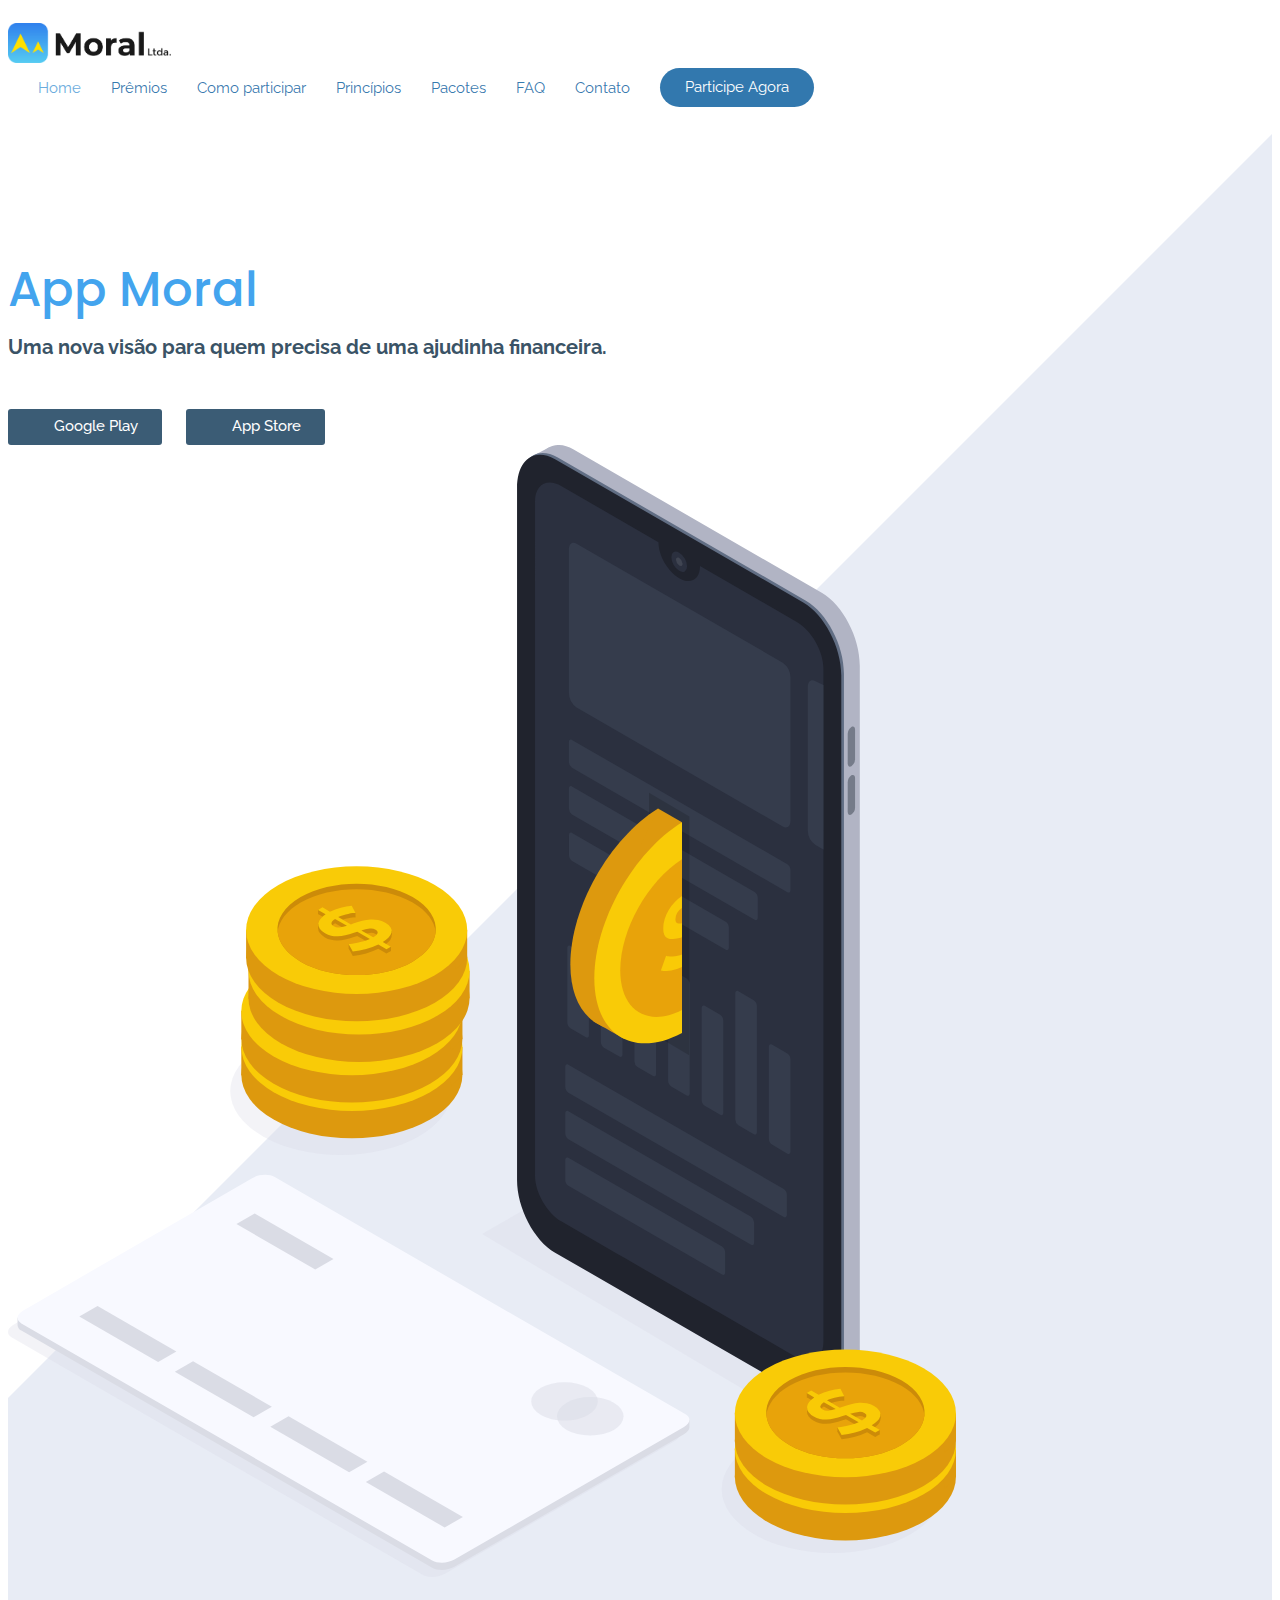
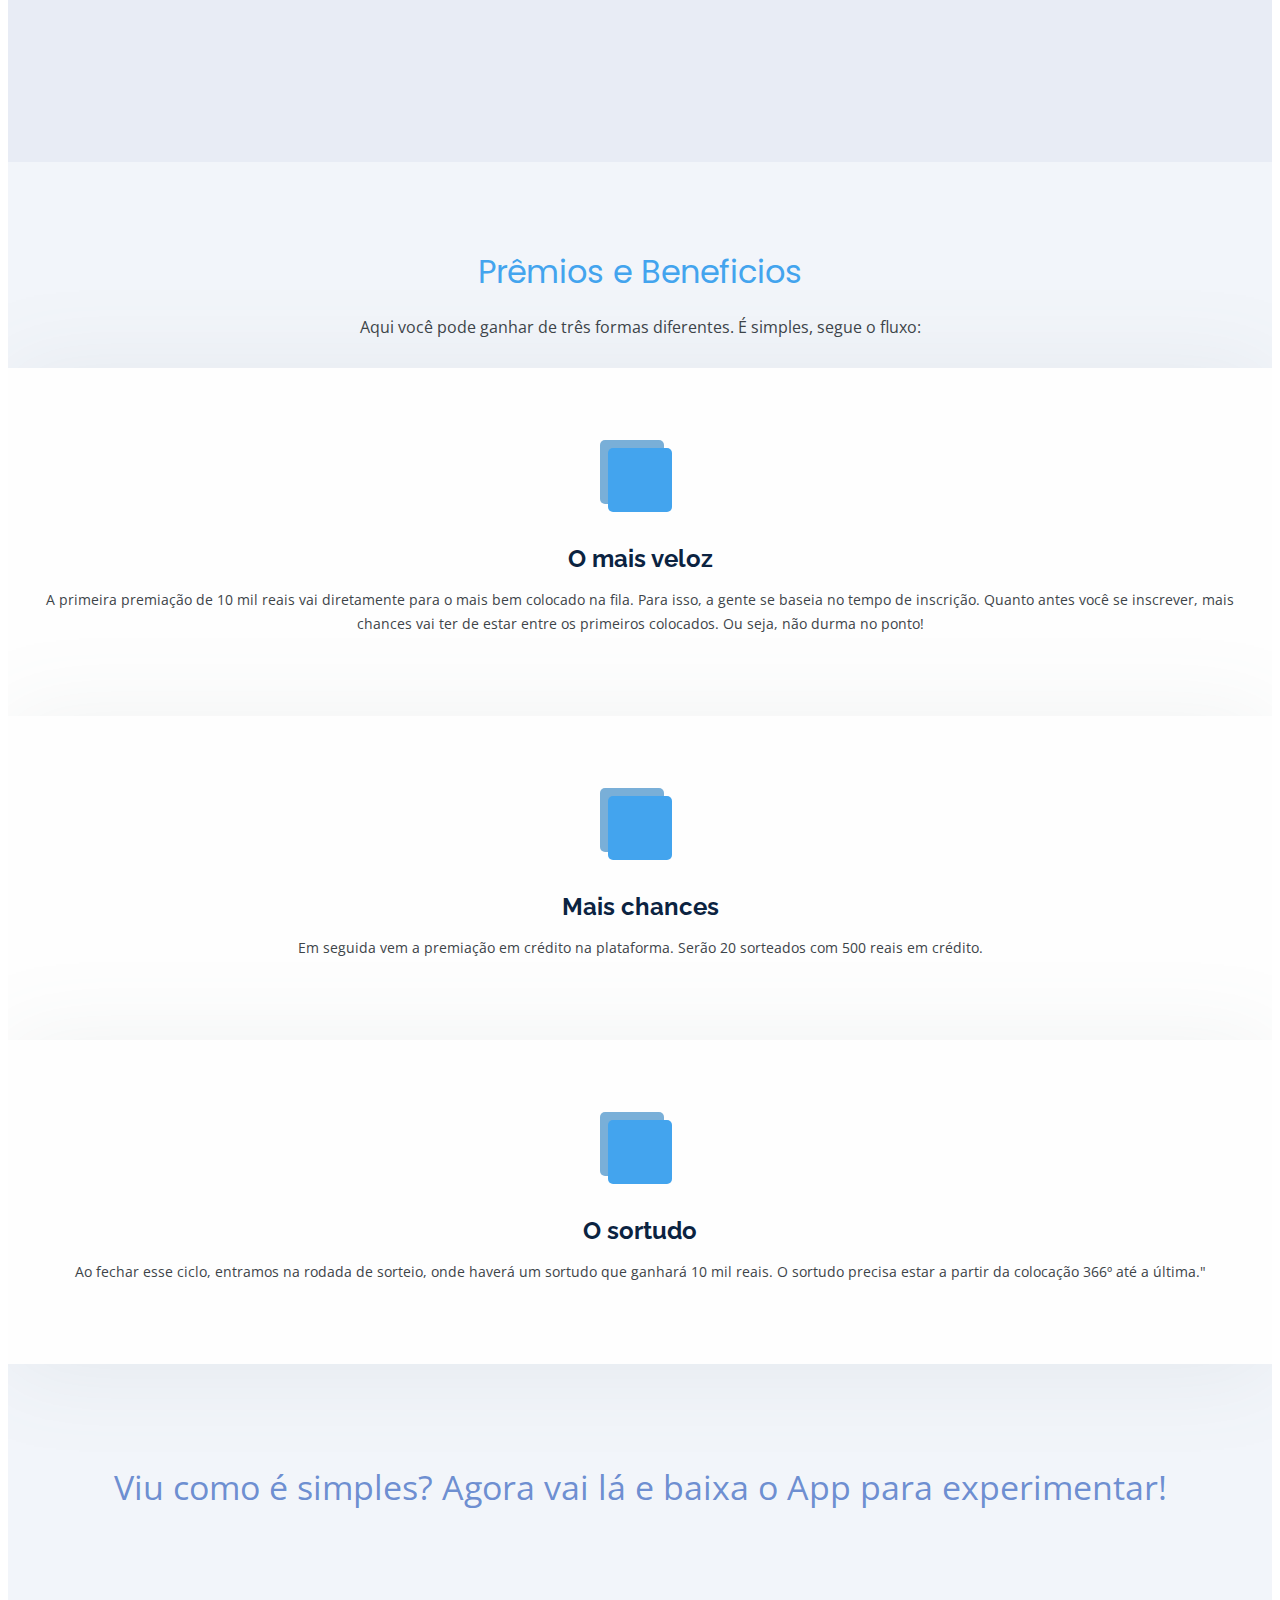
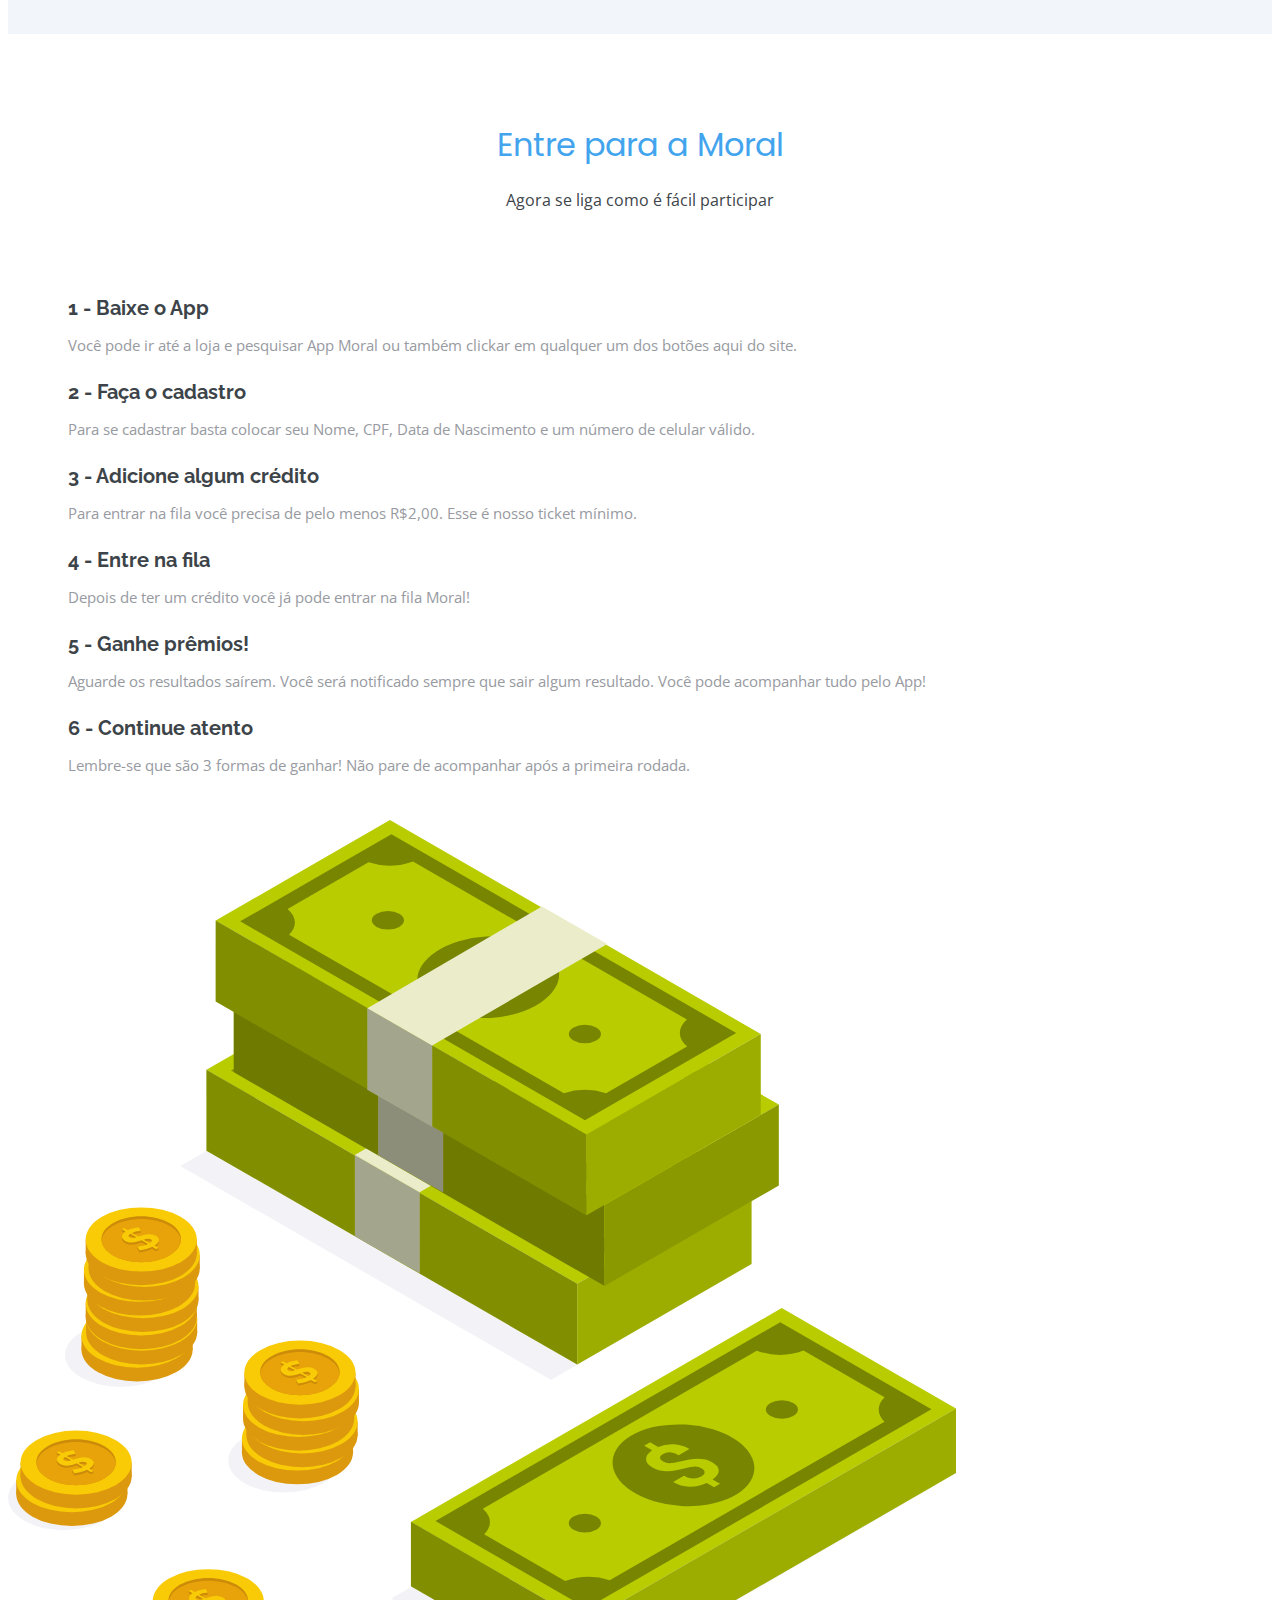
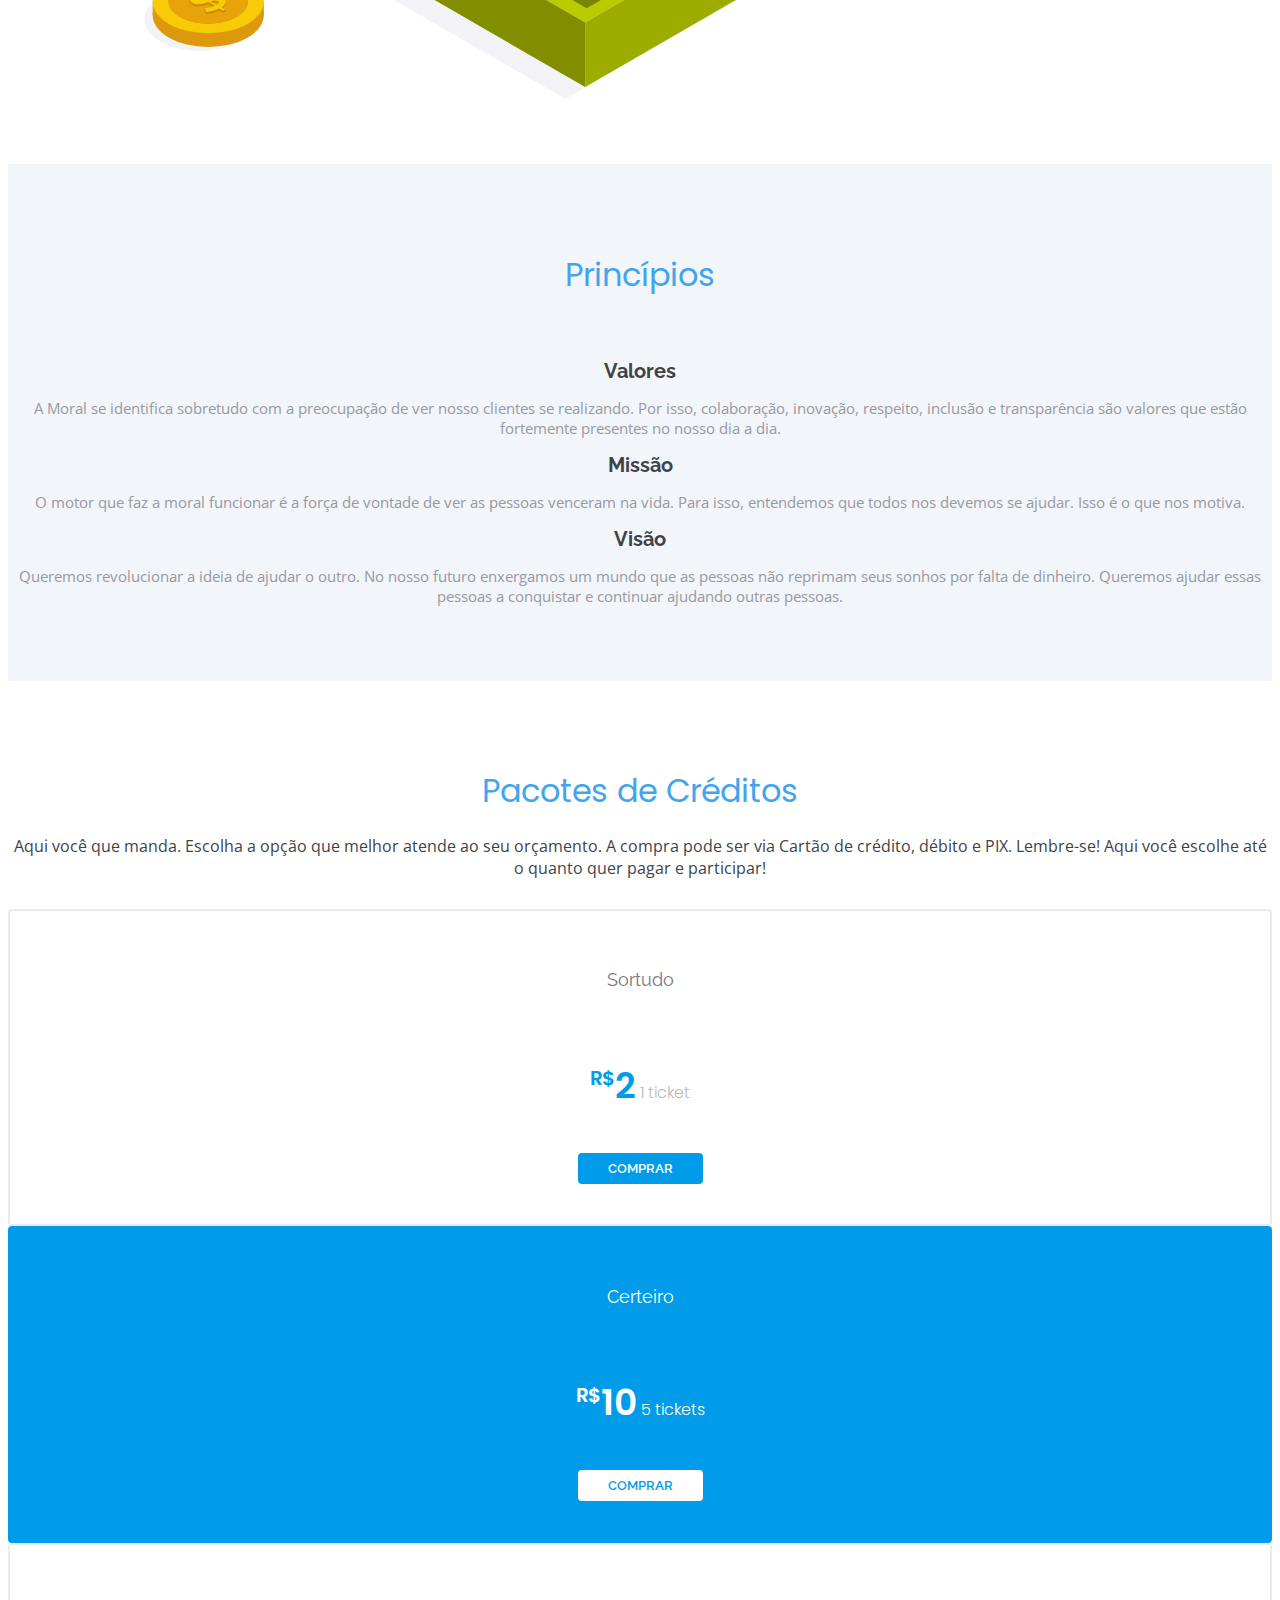
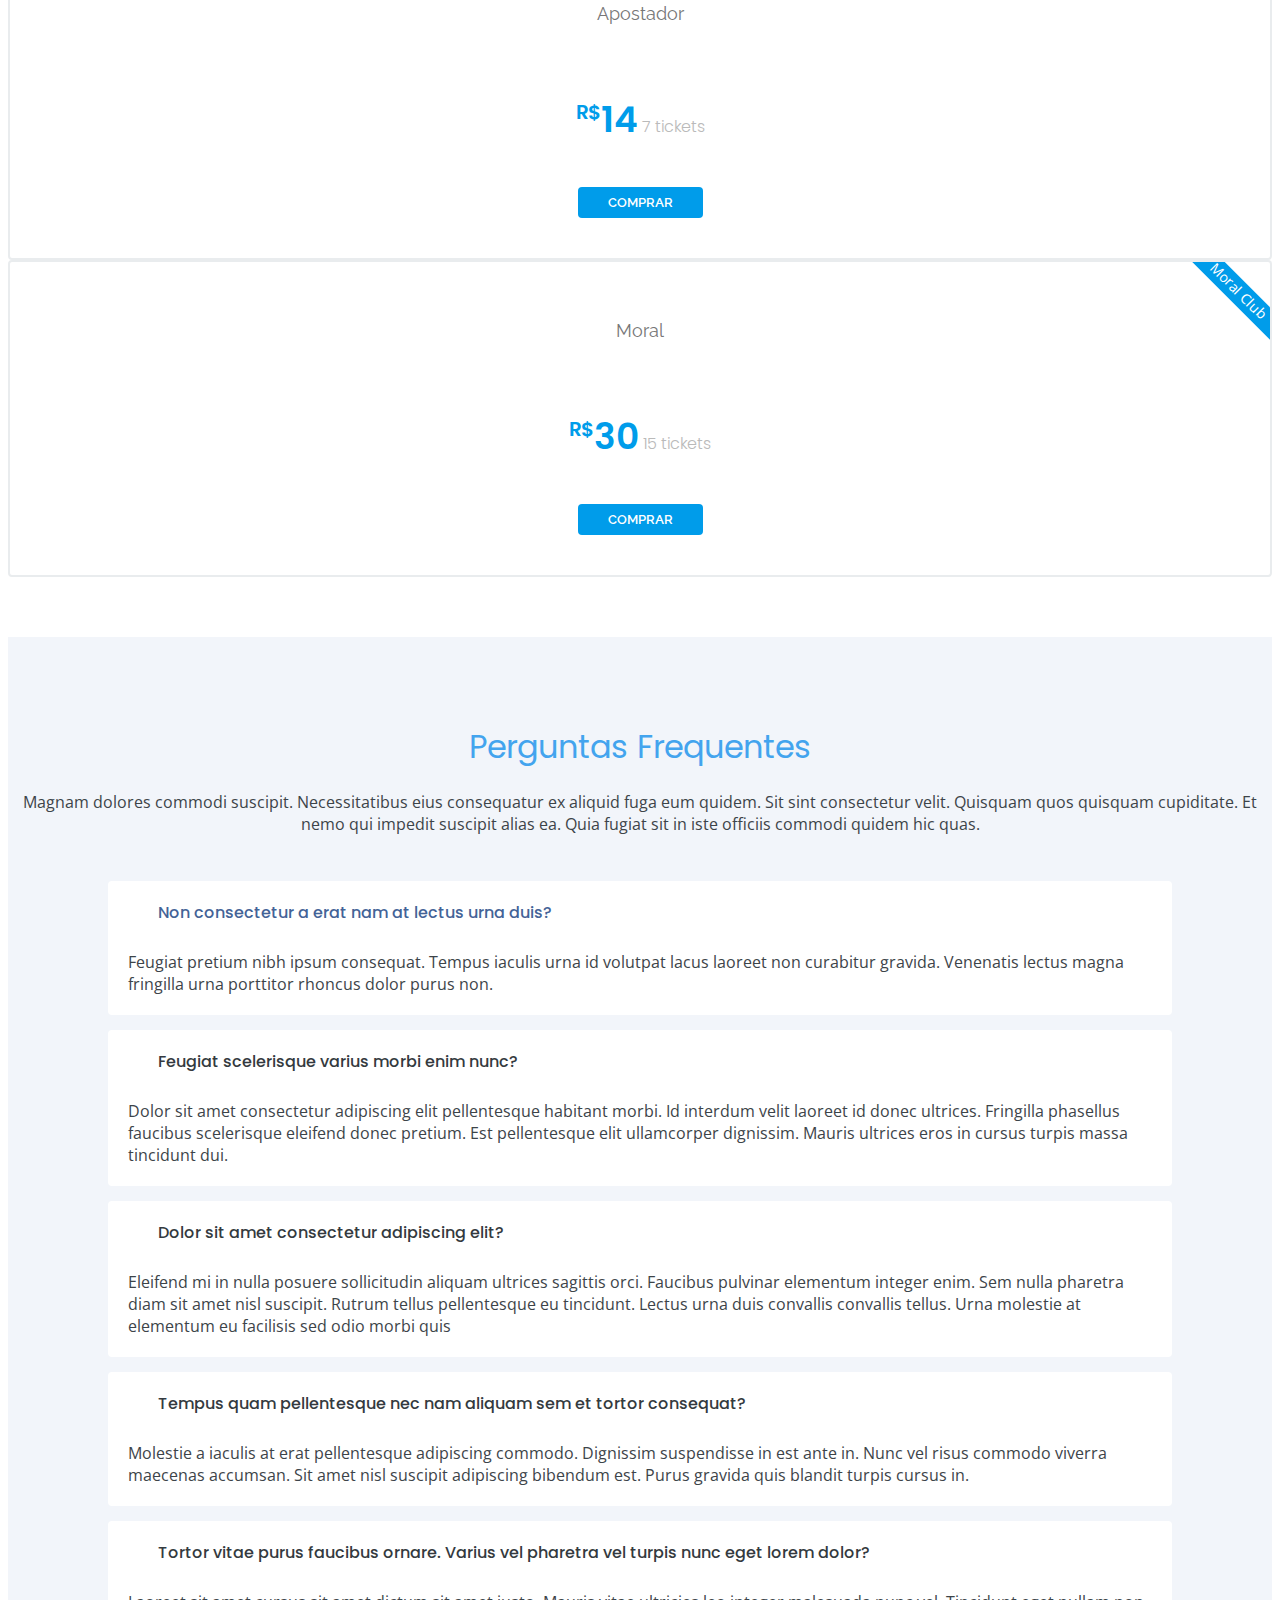
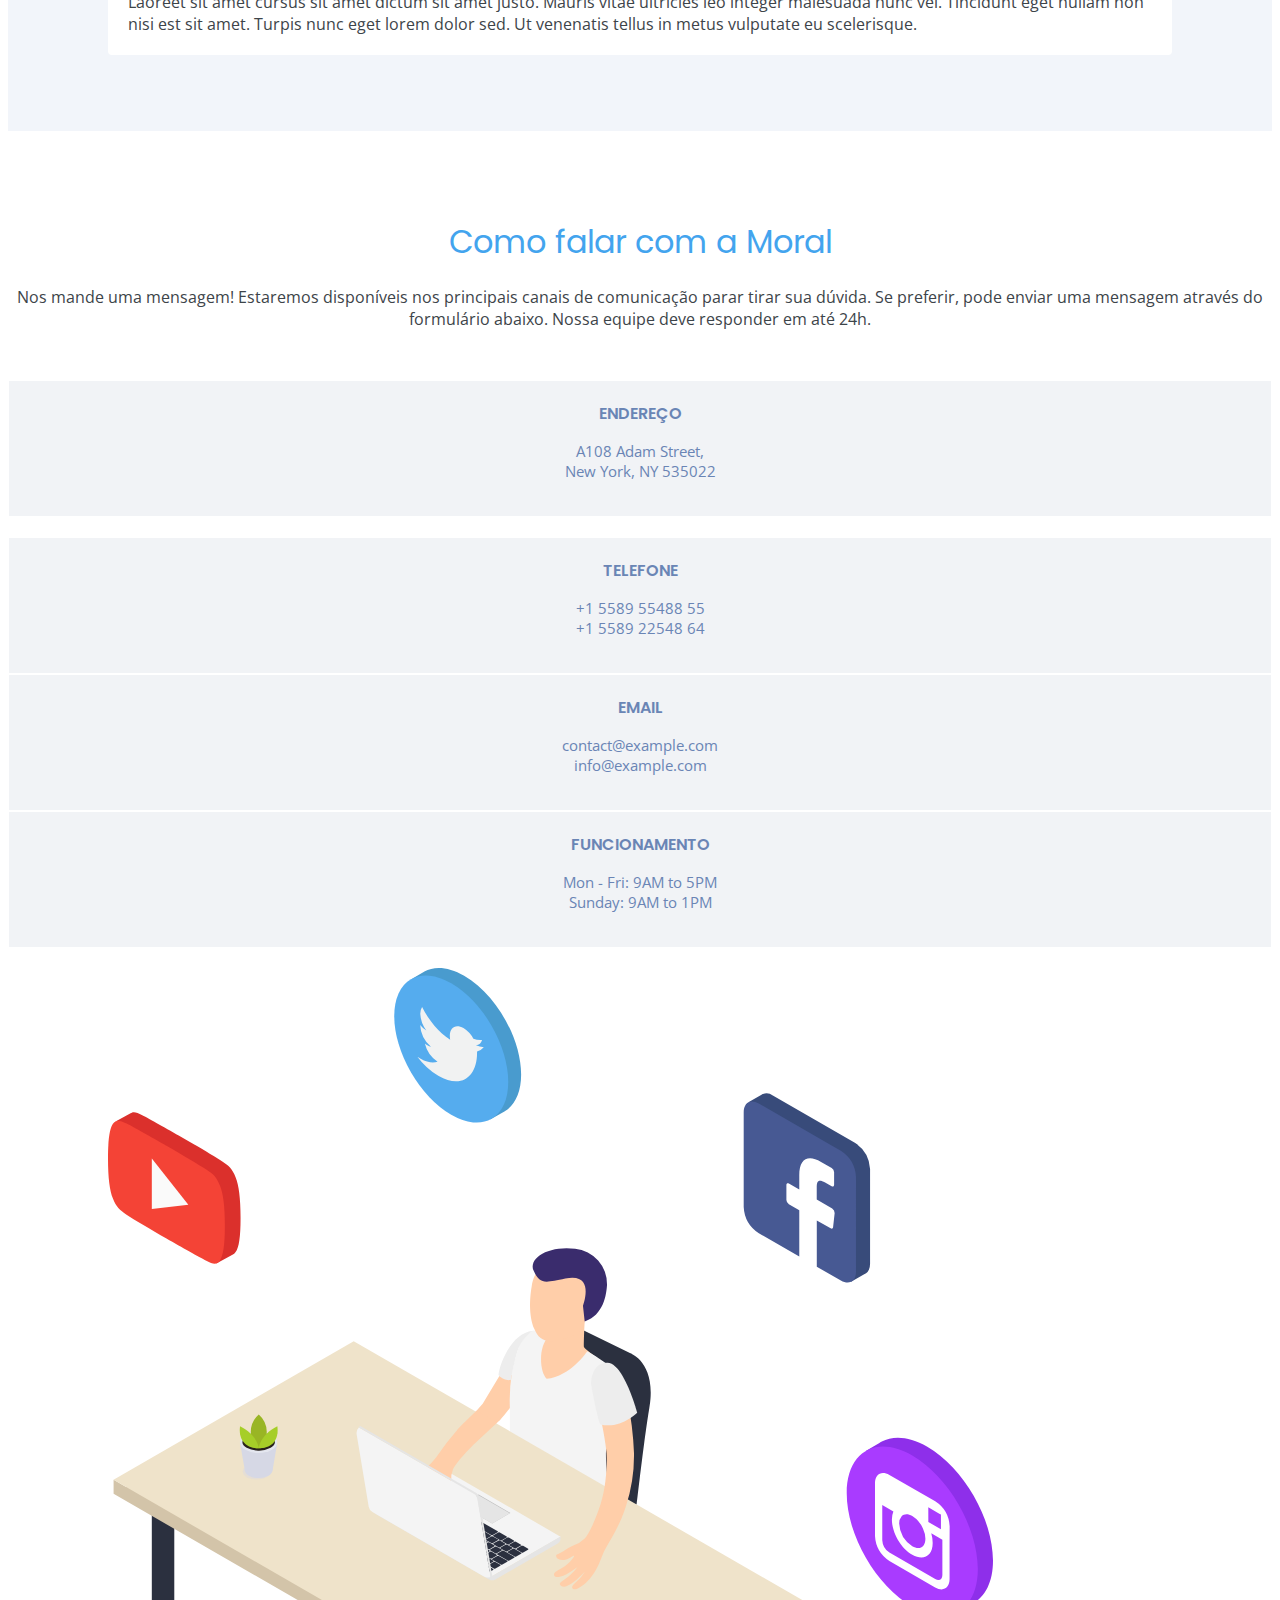
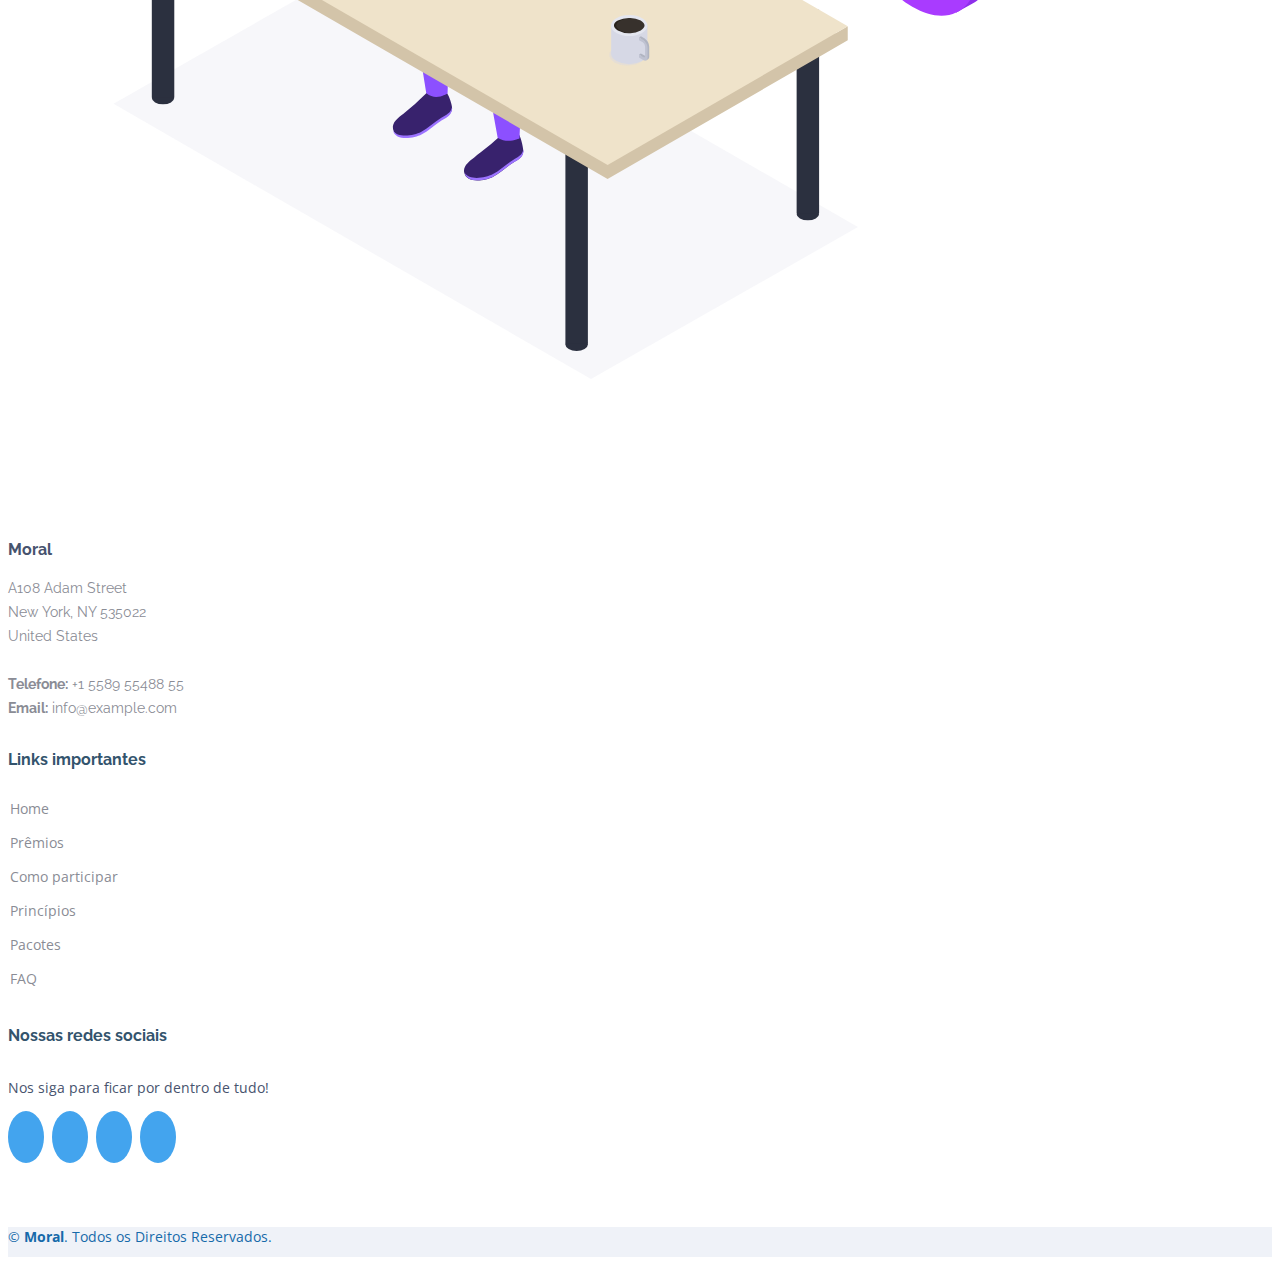
==== commit 0b4b1e20: "adição de ilustrações, mudanças de estilo, correções ortográficas, deleção de imagens e adição de im" ====
--- a/index.html
+++ b/index.html
@@ -58,7 +58,7 @@
           <li><a class="nav-link scrollto" href="#features">Como participar</a></li>
           <li><a class="nav-link scrollto" href="#about-us">Princípios</a></li>
           <li><a class="nav-link scrollto" href="#pricing">Pacotes</a></li>
-          <li><a class="nav-link scrollto" href="#testimonials">Depoimentos</a></li>
+          <!-- <li><a class="nav-link scrollto" href="#testimonials">Depoimentos</a></li> -->
           <li><a class="nav-link scrollto" href="#faq">FAQ</a></li>
 
           <!--<li><a class="nav-link scrollto" href="#gallery">Gallery</a></li>-->
@@ -105,7 +105,7 @@
         </div>
         <div class="col-lg-6 d-lg-flex flex-lg-column align-items-stretch order-1 order-lg-2 hero-img"
           data-aos="fade-up">
-          <img src="assets/img/hero-moral.svg" class="img-fluid" alt="logo moral">
+          <img src="assets/img/Online_banking_SVG.svg" class="img-fluid" alt="logo moral">
         </div>
       </div>
     </div>
@@ -193,8 +193,8 @@
       <div class="container">
 
         <div class="section-title">
-          <h2>Como Participar</h2>
-          <p>Agora se liga como é fácil entrar para a Moral.</p>
+          <h2>Entre para a Moral</h2>
+          <p>Agora se liga como é fácil participar</p>
         </div>
 
         <div class="row no-gutters">
@@ -216,7 +216,7 @@
                 <div class="col-md-6 icon-box" data-aos="fade-up" data-aos-delay="200">
                   <i class="bx bx-coin"></i>
                   <h4>3 - Adicione algum crédito</h4>
-                  <p>Para entrar na fila você precisa de pelo menos R$2,00 . Esse é nosso ticket mínimo</p>
+                  <p>Para entrar na fila você precisa de pelo menos R$2,00. Esse é nosso ticket mínimo.</p>
                 </div>
                 <div class="col-md-6 icon-box" data-aos="fade-up" data-aos-delay="300">
                   <i class="bi bi-arrow-bar-right"></i>
@@ -226,7 +226,7 @@
                 <div class="col-md-6 icon-box" data-aos="fade-up" data-aos-delay="400">
                   <i class="bi bi-trophy-fill"></i>
                   <h4>5 - Ganhe prêmios!</h4>
-                  <p>Aguarde os resultados sairem. Você será notificado sempre que sair algum resultado. Você vai
+                  <p>Aguarde os resultados saírem. Você será notificado sempre que sair algum resultado. Você pode
                     acompanhar tudo pelo App!</p>
                 </div>
                 <div class="col-md-6 icon-box" data-aos="fade-up" data-aos-delay="500">
@@ -239,7 +239,7 @@
           </div>
           <div class="image col-xl-5 d-flex align-items-stretch justify-content-center order-1 order-lg-2"
             data-aos="fade-left" data-aos-delay="100">
-            <img src="assets/img/features.svg" class="img-fluid" alt="">
+            <img src="assets/img/Money_SVG.svg" class="img-fluid" alt="">
           </div>
         </div>
 
@@ -261,7 +261,7 @@
               <i class="bx bx-star"></i>
               <h4>Valores</h4>
               <p>A Moral se identifica sobretudo com a preocupação de ver nosso clientes se realizando. Por isso,
-                colaboração, inovação, respeito, inclusão realização e transparência são valores que estão fortemente
+                colaboração, inovação, respeito, inclusão e transparência são valores que estão fortemente
                 presentes no nosso dia a dia.</p>
             </div>
           </div>
@@ -270,7 +270,7 @@
               <i class="bx bx-bullseye"></i>
               <h4>Missão</h4>
               <p>O motor que faz a moral funcionar é a força de vontade de ver as pessoas venceram na vida. Para isso,
-                entendemos que todos devemos nos devemos se ajudar. Isso é o que nos motiva.</p>
+                entendemos que todos nos devemos se ajudar. Isso é o que nos motiva.</p>
             </div>
           </div>
           <div class="col-md-4 icon-box" data-aos="fade-up" data-aos-delay="200">
@@ -447,7 +447,7 @@
           <div class="col-lg-3 col-md-6">
             <div class="box" data-aos="zoom-in">
               <h3>Sortudo</h3>
-              <h4><sup>R$</sup>2<span>1 ticket </span></h4>
+              <h4><sup>R$</sup>2<span> 1 ticket </span></h4>
               <!-- <ul>
                 <li>Aida dere</li>
                 <li>Nec feugiat nisl</li>
@@ -464,7 +464,7 @@
           <div class="col-lg-3 col-md-6 mt-4 mt-md-0">
             <div class="box featured" data-aos="zoom-in" data-aos-delay="100">
               <h3>Certeiro</h3>
-              <h4><sup>R$</sup>10<span>5 tickets</span></h4>
+              <h4><sup>R$</sup>10<span> 5 tickets</span></h4>
               <!-- <ul>
                 <li>Aida dere</li>
                 <li>Nec feugiat nisl</li>
@@ -481,7 +481,7 @@
           <div class="col-lg-3 col-md-6 mt-4 mt-lg-0">
             <div class="box" data-aos="zoom-in" data-aos-delay="200">
               <h3>Apostador</h3>
-              <h4><sup>R$</sup>14<span>7 tickets</span></h4>
+              <h4><sup>R$</sup>14<span> 7 tickets</span></h4>
               <!-- <ul>
                 <li>Aida dere</li>
                 <li>Nec feugiat nisl</li>
@@ -499,7 +499,7 @@
             <div class="box" data-aos="zoom-in" data-aos-delay="300">
               <span class="advanced">Moral Club</span>
               <h3>Moral</h3>
-              <h4><sup>R$</sup>30<span>15 tickets</span></h4>
+              <h4><sup>R$</sup>30<span> 15 tickets</span></h4>
               <!-- <ul>
                 <li>Aida dere</li>
                 <li>Nec feugiat nisl</li>
@@ -519,7 +519,7 @@
     </section><!-- End Pricing Section -->
 
     <!-- ======= testimonials Section ======= -->
-    <section id="testimonials" class="testimonials section-bg">
+    <!-- <section id="testimonials" class="testimonials section-bg">
       <div class="container" data-aos="fade-up">
 
         <div class="section-title">
@@ -607,10 +607,11 @@
         </div>
 
       </div>
-    </section><!-- End testimonials Section -->
+    </section> -->
+    <!-- End testimonials Section -->
 
     <!-- ======= Frequently Asked Questions Section ======= -->
-    <section id="faq" class="faq">
+    <section id="faq" class="faq section-bg">
       <div class="container" data-aos="fade-up">
 
         <div class="section-title">
@@ -739,7 +740,7 @@
 
 
     <!-- ======= Contact Section ======= -->
-    <section id="contact" class="contact section-bg">
+    <section id="contact" class="contact">
       <div class="container" data-aos="fade-up">
 
         <div class="section-title">
@@ -752,28 +753,34 @@
         <div class="row">
 
           <div class="col-lg-6">
-            <div class="row">
-              <div class="col-lg-6 info">
+              <div class="row">
+              <div class="col-lg-6 info-row1">
                 <i class="bx bx-map"></i>
                 <h4>Endereço</h4>
                 <p>A108 Adam Street,<br>New York, NY 535022</p>
               </div>
-              <div class="col-lg-6 info">
+              <div class="col-lg-6 info-row1">
                 <i class="bx bx-phone"></i>
                 <h4>Telefone</h4>
                 <p>+1 5589 55488 55<br>+1 5589 22548 64</p>
               </div>
-              <div class="col-lg-6 info">
+              <div class="col-lg-6 info-row2">
                 <i class="bx bx-envelope"></i>
                 <h4>Email</h4>
                 <p>contact@example.com<br>info@example.com</p>
               </div>
-              <div class="col-lg-6 info">
+              <div class="col-lg-6 info-row2">
                 <i class="bx bx-time-five"></i>
                 <h4>Funcionamento</h4>
                 <p>Mon - Fri: 9AM to 5PM<br>Sunday: 9AM to 1PM</p>
               </div>
             </div>
+          </div>
+
+
+          <div class="image col-lg-6"
+            data-aos="fade-left" data-aos-delay="100">
+            <img src="assets/img/Social_media_adv_SVG.svg" class="img-fluid" alt="redes sociais app moral">
           </div>
 
           <!-- <div class="col-lg-6">
@@ -846,7 +853,7 @@
               <li><i class="bx bx-chevron-right"></i> <a href="#features">Como participar</a></li>
               <li><i class="bx bx-chevron-right"></i> <a href="#about-us">Princípios</a></li>
               <li><i class="bx bx-chevron-right"></i> <a href="#pricing">Pacotes</a></li>
-              <li><i class="bx bx-chevron-right"></i> <a href="#testimonials">Depoimentos</a></li>
+              <!-- <li><i class="bx bx-chevron-right"></i> <a href="#testimonials">Depoimentos</a></li> -->
               <li><i class="bx bx-chevron-right"></i> <a href="#">FAQ</a></li>
             </ul>
           </div>
@@ -864,12 +871,12 @@
 
           <div class="col-lg-3 col-md-6 footer-links">
             <h4>Nossas redes sociais</h4>
-            <p>Cras fermentum odio eu feugiat lide par naso tierra videa magna derita valies</p>
+            <p>Nos siga para ficar por dentro de tudo!</p>
             <div class="social-links mt-3">
-              <a href="#" class="twitter"><i class="bx bxl-twitter"></i></a>
+              <!-- <a href="#" class="twitter"><i class="bx bxl-twitter"></i></a> -->
               <a href="#" class="facebook"><i class="bx bxl-facebook"></i></a>
               <a href="#" class="instagram"><i class="bx bxl-instagram"></i></a>
-              <a href="#" class="google-plus"><i class="bx bxl-skype"></i></a>
+              <a href="#" class="youtube"><i class="bx bxl-youtube"></i></a>
               <a href="#" class="linkedin"><i class="bx bxl-linkedin"></i></a>
             </div>
           </div>
--- a/assets/css/style.css
+++ b/assets/css/style.css
@@ -10,16 +10,16 @@
 --------------------------------------------------------------*/
 body {
   font-family: "Open Sans", sans-serif;
-  color: #585a61;
+  color: #3d4449;
 }
 
 a {
-  color: #658ac9 ;
+  color: rgb(68, 99, 151) ;
   text-decoration: none;
 }
 
 a:hover {
-  color: #7895c7;
+  color: #7ca5c4;
   text-decoration: none;
 }
 
@@ -37,7 +37,7 @@
   right: 15px;
   bottom: 15px;
   z-index: 996;
-  background: #6A85B5 ;
+  background: #126fb6  ;
   width: 40px;
   height: 40px;
   border-radius: 50px;
@@ -51,7 +51,7 @@
 }
 
 .back-to-top:hover {
-  background: #748ec6;
+  background: #43A4EE;
   color: #fff;
 }
 
@@ -98,7 +98,7 @@
 }
 
 #header .logo h1 a, #header .logo h1 a:hover {
-  color: #6A85B5 ;
+  color: #1586DC ;
   text-decoration: none;
 }
 
@@ -136,7 +136,7 @@
   padding: 10px 0 10px 30px;
   font-family: "Raleway", sans-serif;
   font-size: 15px;
-  color: #436ec4c4  ;
+  color: #1163a1dc   ;
   white-space: nowrap;
   transition: 0.3s;
 }
@@ -148,11 +148,11 @@
 }
 
 .navbar a:hover, .navbar .active, .navbar .active:focus, .navbar li:hover > a {
-  color: #6A85B5 ;
+  color: #6bacdd  ;
 }
 
 .navbar .getstarted {
-  background: #6A85B5 ;
+  background: #1163a1dc ;
   color: #fff;
   padding: 12px 25px;
   margin-left: 30px;
@@ -162,7 +162,7 @@
 }
 
 .navbar .getstarted:hover {
-  background: #748ec6;
+  background: #4493cfef;
   color: #fff;
 }
 
@@ -198,7 +198,7 @@
 }
 
 .navbar .dropdown ul a:hover, .navbar .dropdown ul .active:hover, .navbar .dropdown ul li:hover > a {
-  color: #6A85B5 ;
+  color: #1163a1dc ;
 }
 
 .navbar .dropdown:hover > ul {
@@ -233,7 +233,7 @@
 * Mobile Navigation 
 */
 .mobile-nav-toggle {
-  color: #47536e;
+  color: #1162A1 ;
   font-size: 28px;
   cursor: pointer;
   display: none;
@@ -289,11 +289,11 @@
 .navbar-mobile a {
   padding: 10px 20px;
   font-size: 15px;
-  color: #47536e;
+  color: #1162A1 ;
 }
 
 .navbar-mobile a:hover, .navbar-mobile .active, .navbar-mobile li:hover > a {
-  color: #6A85B5 ;
+  color: #5992bd  ;
 }
 
 .navbar-mobile .getstarted {
@@ -325,7 +325,7 @@
 }
 
 .navbar-mobile .dropdown ul a:hover, .navbar-mobile .dropdown ul .active:hover, .navbar-mobile .dropdown ul li:hover > a {
-  color: #6A85B5 ;
+  color: #1162A1 ;
 }
 
 .navbar-mobile .dropdown > .dropdown-active {
@@ -339,7 +339,7 @@
   width: 100%;
   position: relative;
   overflow: hidden;
-  padding: 140px 0 250px 0;
+  padding: 140px 0 180px 0;
 }
 
 #hero::before {
@@ -359,12 +359,12 @@
   font-size: 48px;
   font-weight: 500;
   line-height: 56px;
-  color: #6A85B5 ;
+  color: #43A4EE ;
   font-family: "Poppins", sans-serif;
 }
 
 #hero h2 {
-  color: #515f7d;
+  color: #3a5366;
   margin-bottom: 50px;
   font-size: 20px;
 }
@@ -378,14 +378,17 @@
   border-radius: 3px;
   transition: 0.5s;
   color: #fff;
-  background: #47536e;
+  background: #3b5c75;
   position: relative;
 }
 
 #hero .download-btn:hover {
-  background: #6A85B5 ;
-}
-
+  background: #43A4EE ;
+}
+
+#hero .hero-img img {
+  width: 75%;
+}
 #hero .download-btn i {
   font-size: 20px;
   position: absolute;
@@ -467,7 +470,7 @@
   font-weight: 400;
   margin-bottom: 20px;
   padding-bottom: 0;
-  color: #6A85B5 ;
+  color: #43A4EE ;
   font-family: "Poppins", sans-serif;
 }
 
@@ -616,7 +619,7 @@
 .features .content .icon-box i {
   font-size: 48px;
   float: left;
-  color: #6A85B5 ;
+  color: #43A4EE ;
 }
 
 .features .content .icon-box p {
@@ -625,6 +628,10 @@
   margin-left: 60px;
 }
 
+.features .image img {
+  max-width: 75%;
+}
+
 @media (max-width: 991px) {
   .features .image {
     text-align: center;
@@ -657,7 +664,7 @@
 
 .about-us .icon-box i {
   font-size: 48px;
-  color: #6A85B5 ;
+  color: #43A4EE ;
   
 }
 
@@ -669,7 +676,7 @@
 /*--------------------------------------------------------------
 # Details
 --------------------------------------------------------------*/
-.details .content + .content {
+/* .details .content + .content {
   margin-top: 100px;
 }
 
@@ -691,18 +698,18 @@
 .details .content ul i {
   font-size: 24px;
   padding-right: 2px;
-  color: #6A85B5 ;
+  color: #43A4EE ;
   line-height: 0;
 }
 
 .details .content p:last-child {
   margin-bottom: 0;
-}
+} */
 
 /*--------------------------------------------------------------
 # Gallery
 --------------------------------------------------------------*/
-.gallery {
+/* .gallery {
   overflow: hidden;
 }
 
@@ -720,11 +727,11 @@
   height: 12px;
   background-color: #fff;
   opacity: 1;
-  border: 1px solid #6A85B5 ;
+  border: 1px solid #43A4EE ;
 }
 
 .gallery .swiper-pagination .swiper-pagination-bullet-active {
-  background-color: #6A85B5 ;
+  background-color: #43A4EE ;
 }
 
 .gallery .swiper-slide-active {
@@ -736,7 +743,7 @@
     padding: 40px 0;
   }
   .gallery .swiper-slide-active {
-    border: 6px solid #6A85B5 ;
+    border: 6px solid #43A4EE ;
     padding: 4px;
     background: #fff;
     z-index: 1;
@@ -744,7 +751,7 @@
     margin-top: 10px;
     border-radius: 25px;
   }
-}
+} */
 
 /*--------------------------------------------------------------
 # Testimonials
@@ -813,11 +820,11 @@
   height: 12px;
   background-color: #fff;
   opacity: 1;
-  border: 1px solid #6A85B5 ;
+  border: 1px solid #43A4EE ;
 }
 
 .testimonials .swiper-pagination .swiper-pagination-bullet-active {
-  background-color: #6A85B5 ;
+  background-color: #43A4EE ;
 }
 
 /*--------------------------------------------------------------
@@ -979,7 +986,7 @@
 }
 
 .faq .accordion-list a.collapsed:hover {
-  color: #6A85B5 ;
+  color: #43A4EE ;
 }
 
 .faq .accordion-list a.collapsed .icon-show {
@@ -999,21 +1006,37 @@
 /*--------------------------------------------------------------
 # Contact
 --------------------------------------------------------------*/
-.contact .info {
+.contact .info-row1 {
   padding: 20px 40px;
   background: #f1f3f6;
-  color: #47536e;
+  color: #6A85B5;
   text-align: center;
   border: 1px solid #fff;
-}
-
-.contact .info i {
+  margin: 20px 0 0 0 ;
+}
+
+.contact .info-row2{
+  padding: 20px 40px;
+  background: #f1f3f6;
+  color: #6A85B5;
+  text-align: center;
+  border: 1px solid #fff;
+}
+
+.contact .info-row1 i {
   font-size: 48px;
   color: #9fb2d8;
   margin-bottom: 15px;
 }
 
-.contact .info h4 {
+.contact .info-row2 i {
+  font-size: 48px;
+  color: #9fb2d8;
+  margin-bottom: 15px;
+}
+
+
+.contact .info-row1 h4 {
   padding: 0;
   margin: 0 0 10px 0;
   font-size: 16px;
@@ -1022,8 +1045,27 @@
   font-family: "Poppins", sans-serif;
 }
 
-.contact .info p {
+.contact .info-row2 h4 {
+  padding: 0;
+  margin: 0 0 10px 0;
+  font-size: 16px;
+  font-weight: 600;
+  text-transform: uppercase;
+  font-family: "Poppins", sans-serif;
+}
+
+
+.contact .info-row1 p {
   font-size: 15px;
+}
+
+.contact .info-row2 p {
+  font-size: 15px;
+}
+
+.contact img {
+  max-width: 70%;
+  padding: 20px 0 20px 100px;
 }
 
 .contact .php-email-form {
@@ -1085,7 +1127,7 @@
 }
 
 .contact .php-email-form input:focus, .contact .php-email-form textarea:focus {
-  border-color: #6A85B5 ;
+  border-color: #43A4EE ;
 }
 
 .contact .php-email-form input {
@@ -1098,16 +1140,16 @@
 
 .contact .php-email-form button[type="submit"] {
   background: #fff;
-  border: 2px solid #6A85B5 ;
+  border: 2px solid #43A4EE ;
   padding: 10px 24px;
-  color: #6A85B5 ;
+  color: #43A4EE ;
   transition: 0.4s;
   border-radius: 50px;
   margin-top: 5px;
 }
 
 .contact .php-email-form button[type="submit"]:hover {
-  background: #6A85B5 ;
+  background: #43A4EE ;
   color: #fff;
 }
 
@@ -1152,7 +1194,7 @@
   background: #eff2f8;
 }
 
-#footer .footer-newsletter {
+/* #footer .footer-newsletter {
   padding: 50px 0;
   background: #eff2f8;
   text-align: center;
@@ -1193,7 +1235,7 @@
   background: none;
   font-size: 16px;
   padding: 0 20px;
-  background: #6A85B5 ;
+  background: #43A4EE ;
   color: #fff;
   transition: 0.3s;
   border-radius: 50px;
@@ -1202,7 +1244,7 @@
 
 #footer .footer-newsletter form input[type="submit"]:hover {
   background: #415f9d;
-}
+} */
 
 #footer .footer-top {
   padding: 60px 0 30px 0;
@@ -1219,7 +1261,7 @@
   padding: 2px 0 2px 0;
   line-height: 1;
   font-weight: 700;
-  color: #47536e;
+  color: #1586DC;
 }
 
 #footer .footer-top .footer-contact p {
@@ -1233,7 +1275,7 @@
 #footer .footer-top h4 {
   font-size: 16px;
   font-weight: bold;
-  color: #47536e;
+  color: #33546d;
   position: relative;
   padding-bottom: 12px;
 }
@@ -1250,7 +1292,7 @@
 
 #footer .footer-top .footer-links ul i {
   padding-right: 2px;
-  color: #9fb2d8;
+  color: #81a3bd;
   font-size: 18px;
   line-height: 1;
 }
@@ -1274,13 +1316,13 @@
 
 #footer .footer-top .footer-links ul a:hover {
   text-decoration: none;
-  color: #6A85B5 ;
+  color: #43A4EE ;
 }
 
 #footer .footer-top .social-links a {
   font-size: 18px;
   display: inline-block;
-  background: #6A85B5 ;
+  background: #43A4EE ;
   color: #fff;
   line-height: 1;
   padding: 8px 0;
@@ -1301,14 +1343,14 @@
 #footer .copyright {
   text-align: center;
   float: left;
-  color: #47536e;
+  color: #166aaa;
 }
 
 #footer .credits {
   float: right;
   text-align: center;
   font-size: 13px;
-  color: #47536e;
+  color: #166aaa;
 }
 
 @media (max-width: 768px) {
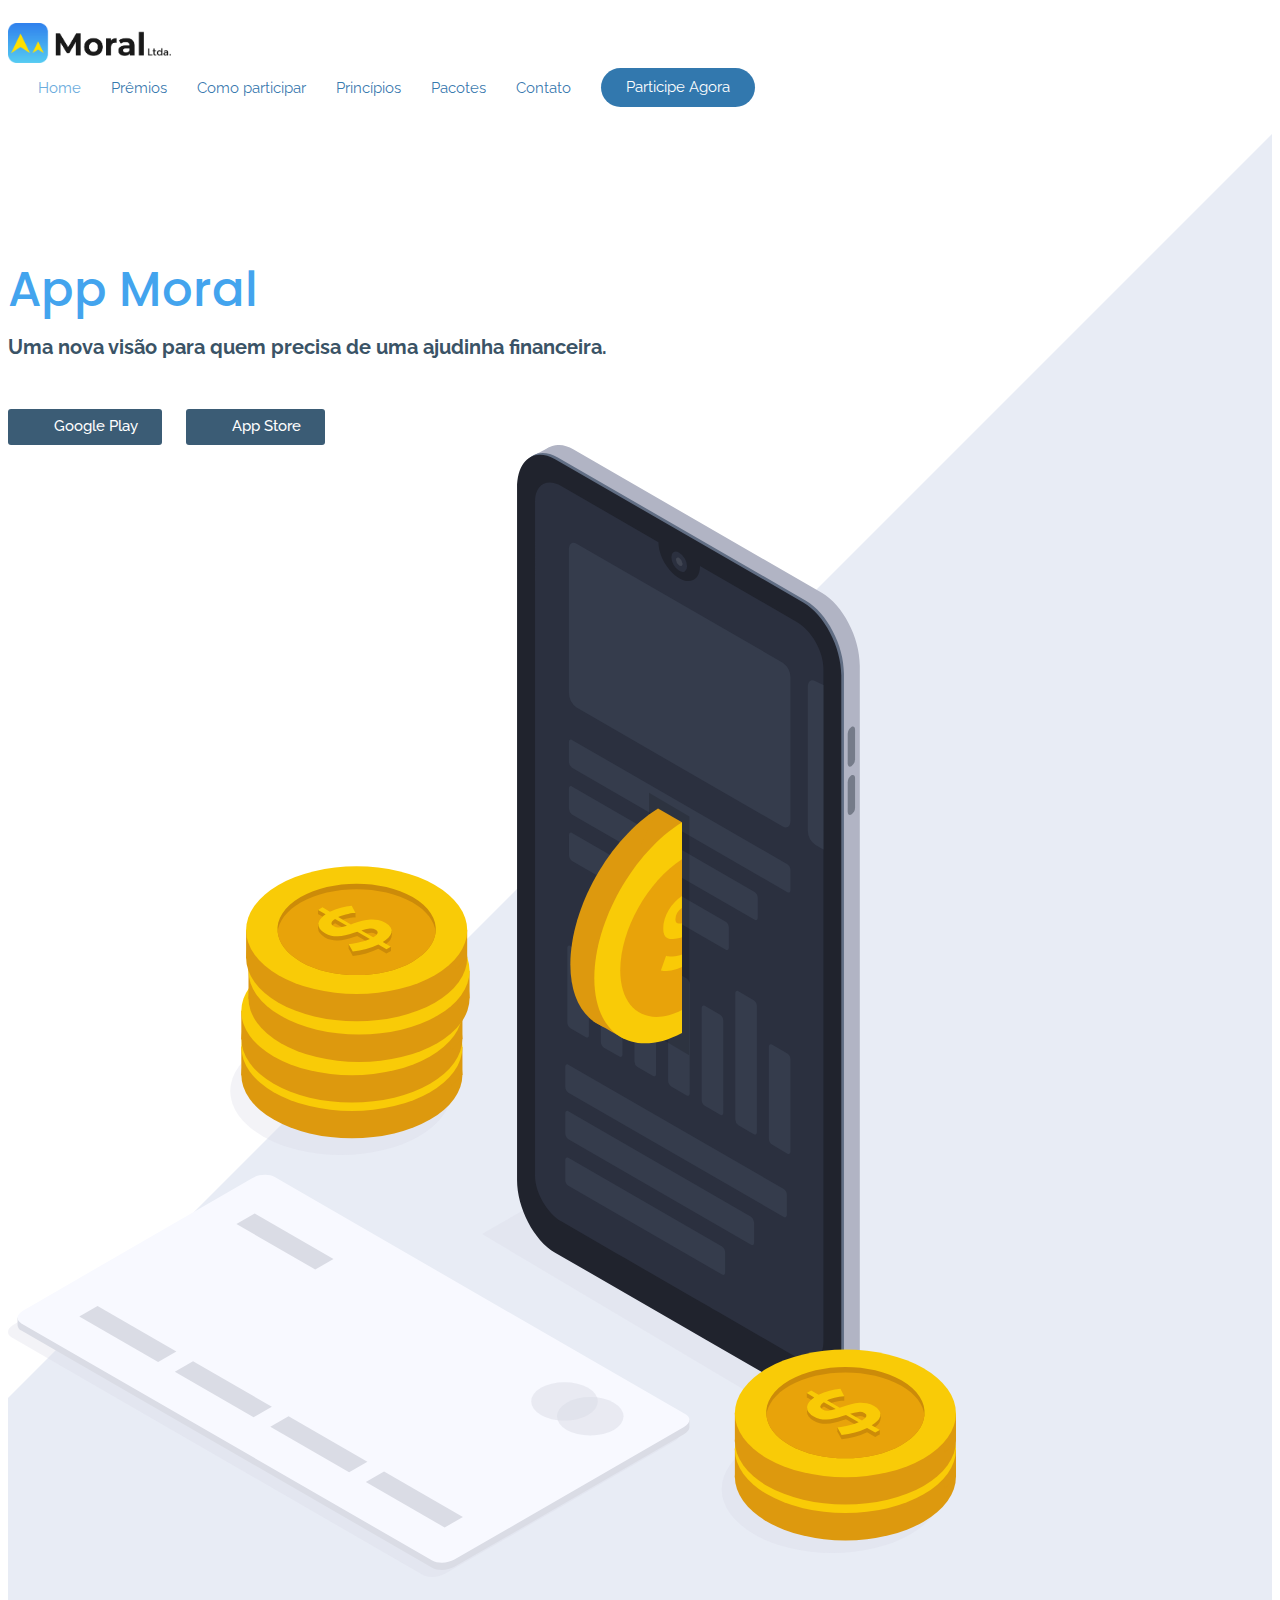
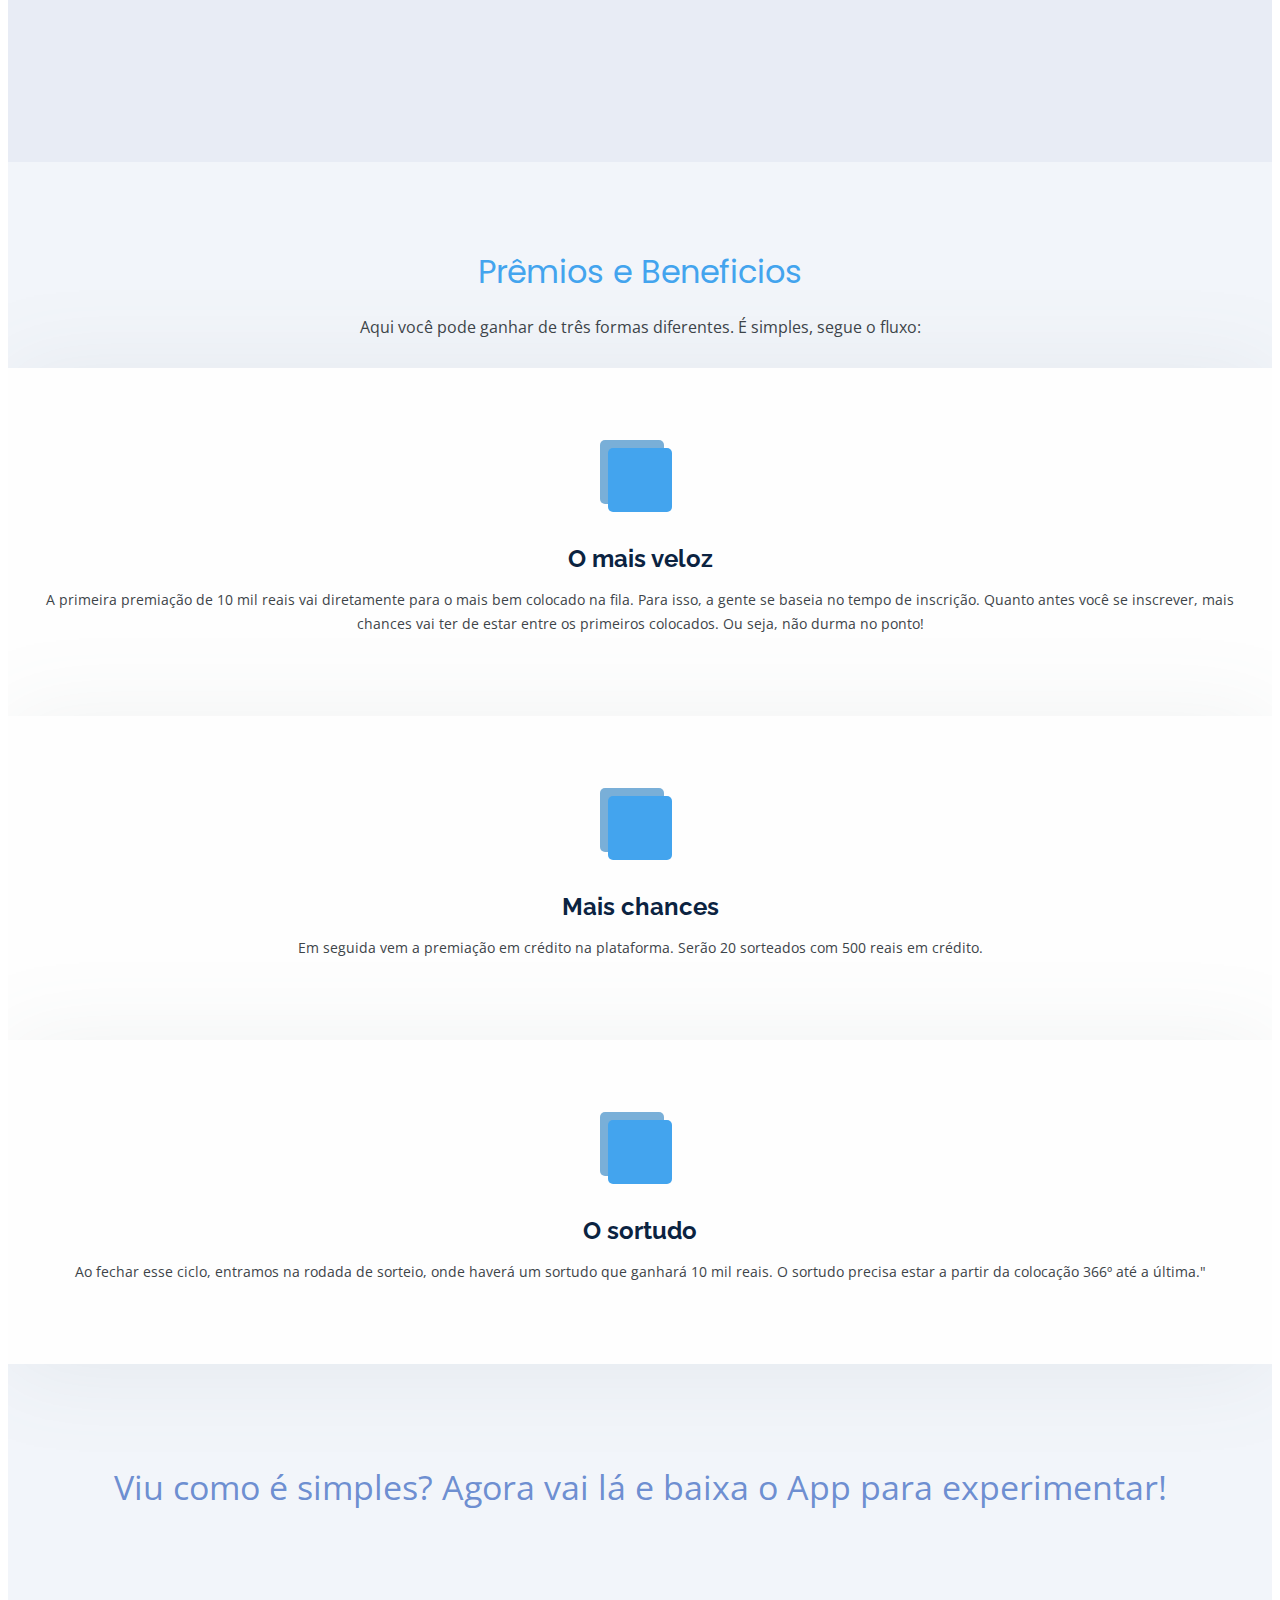
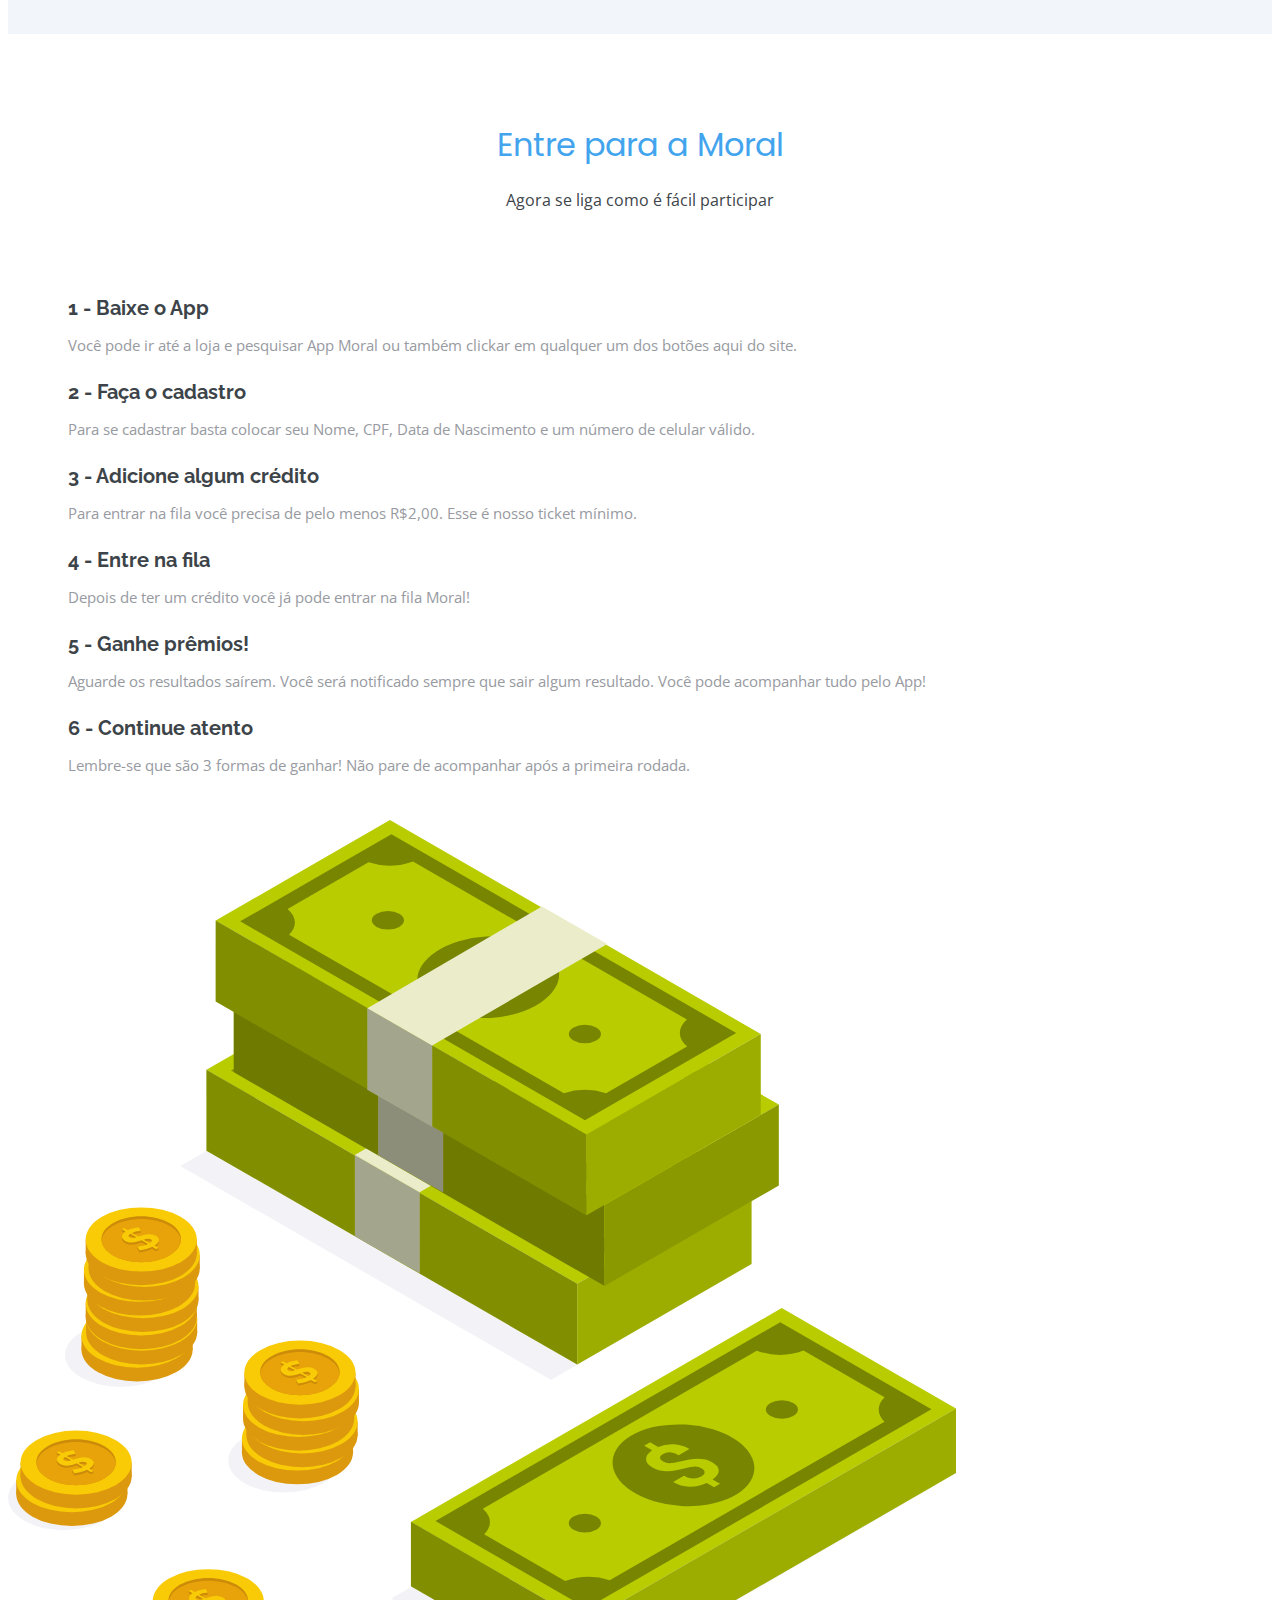
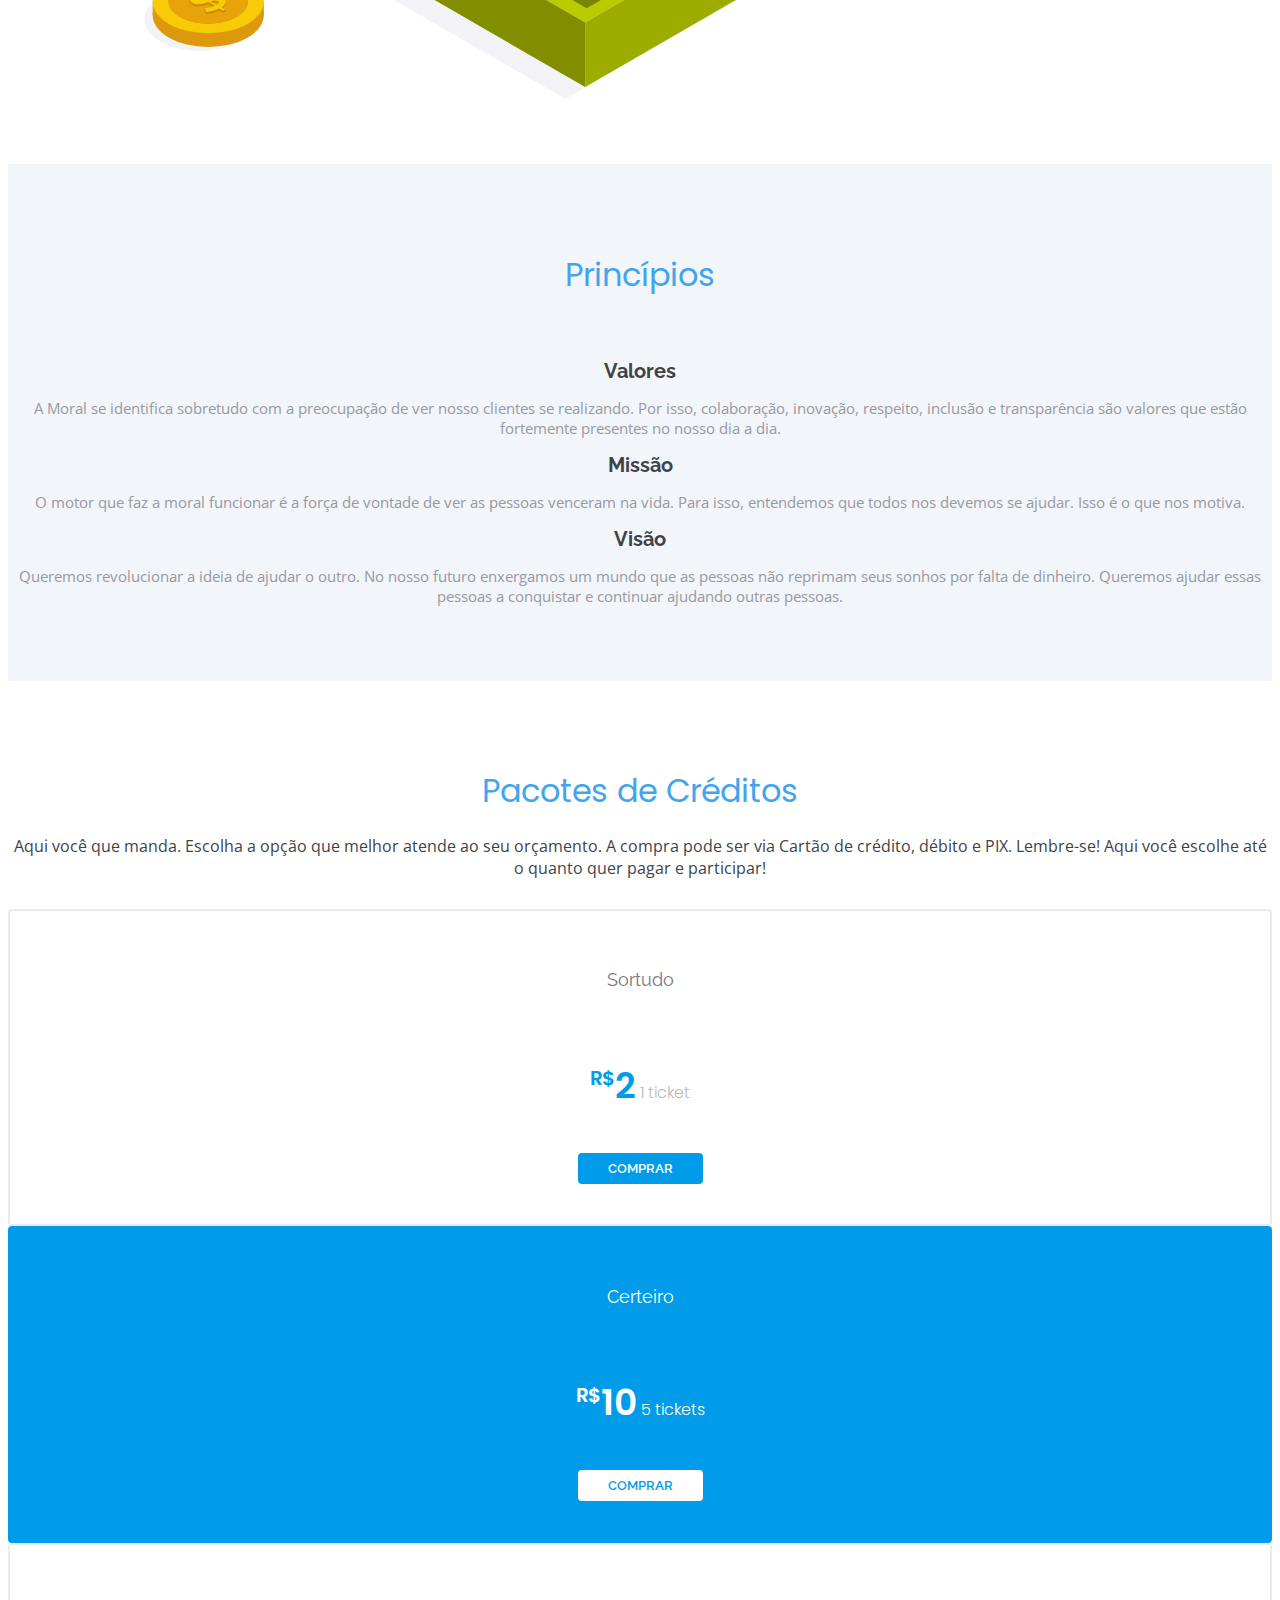
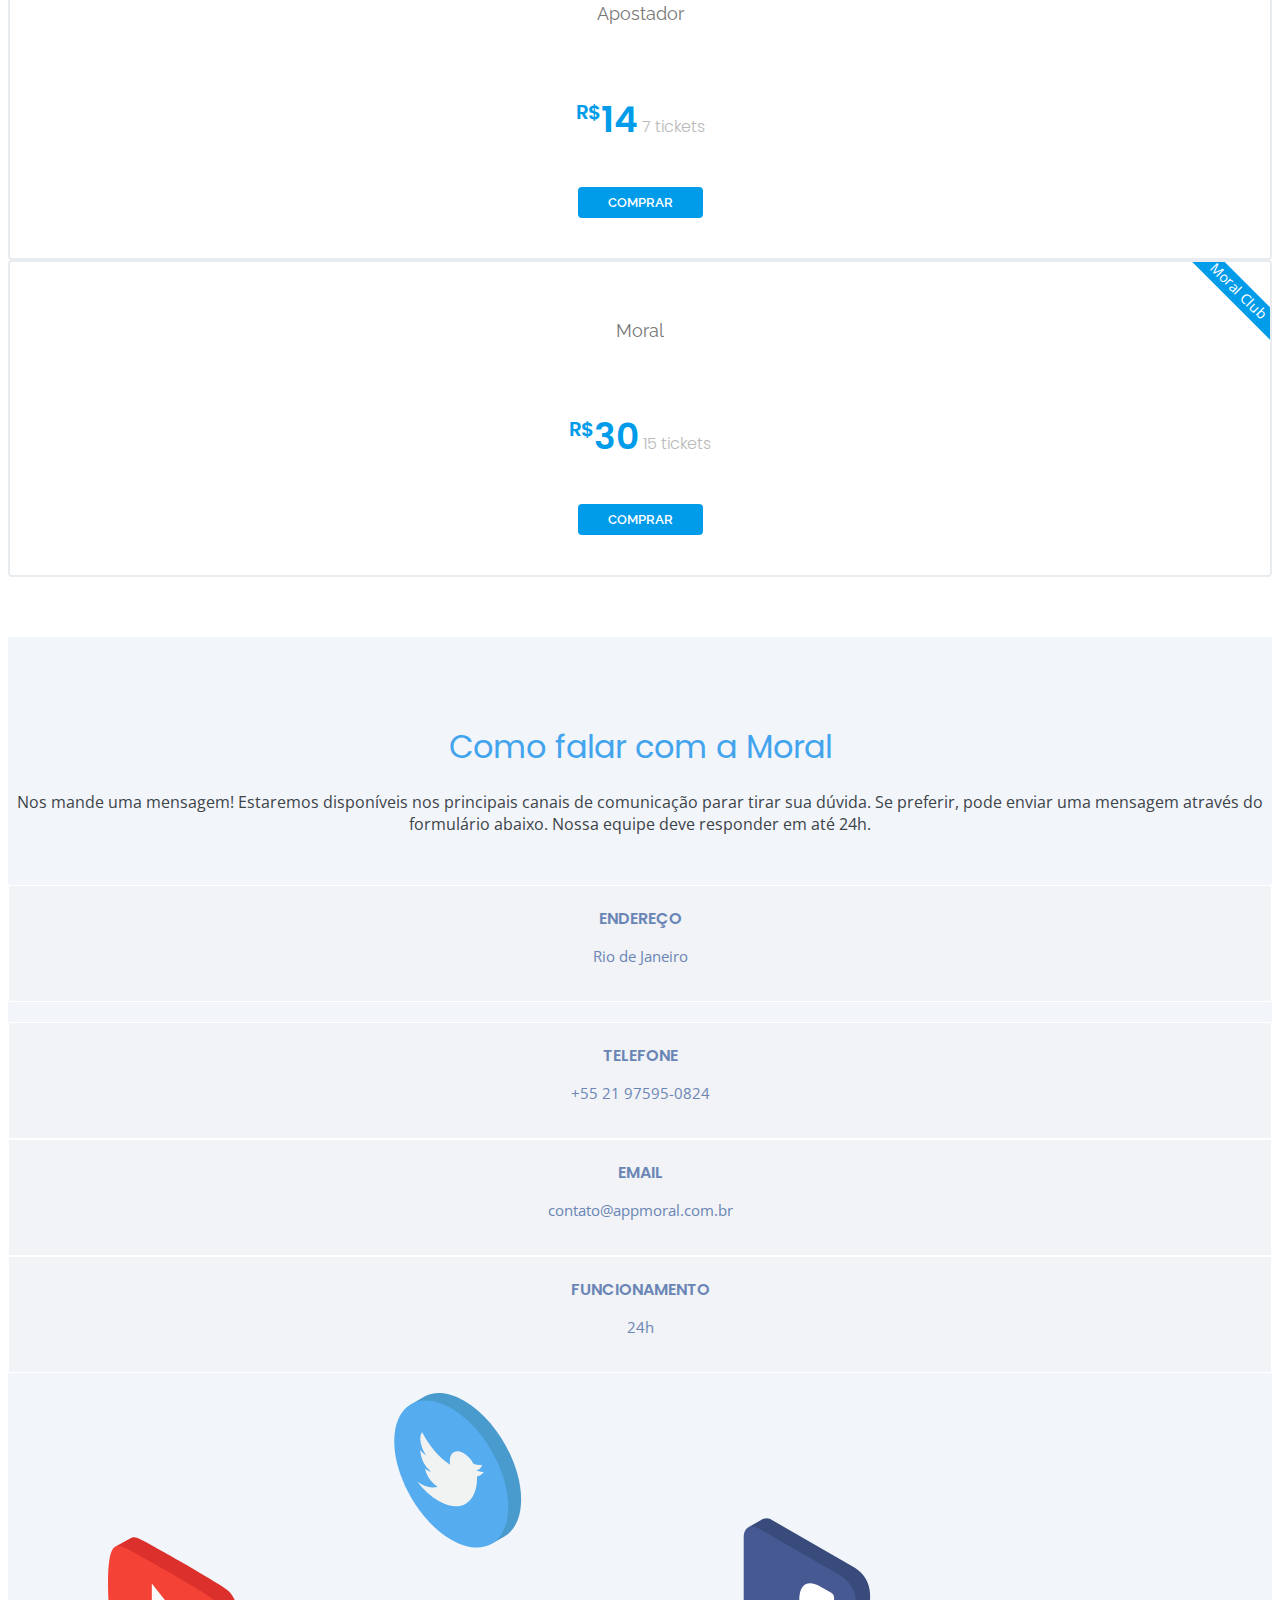
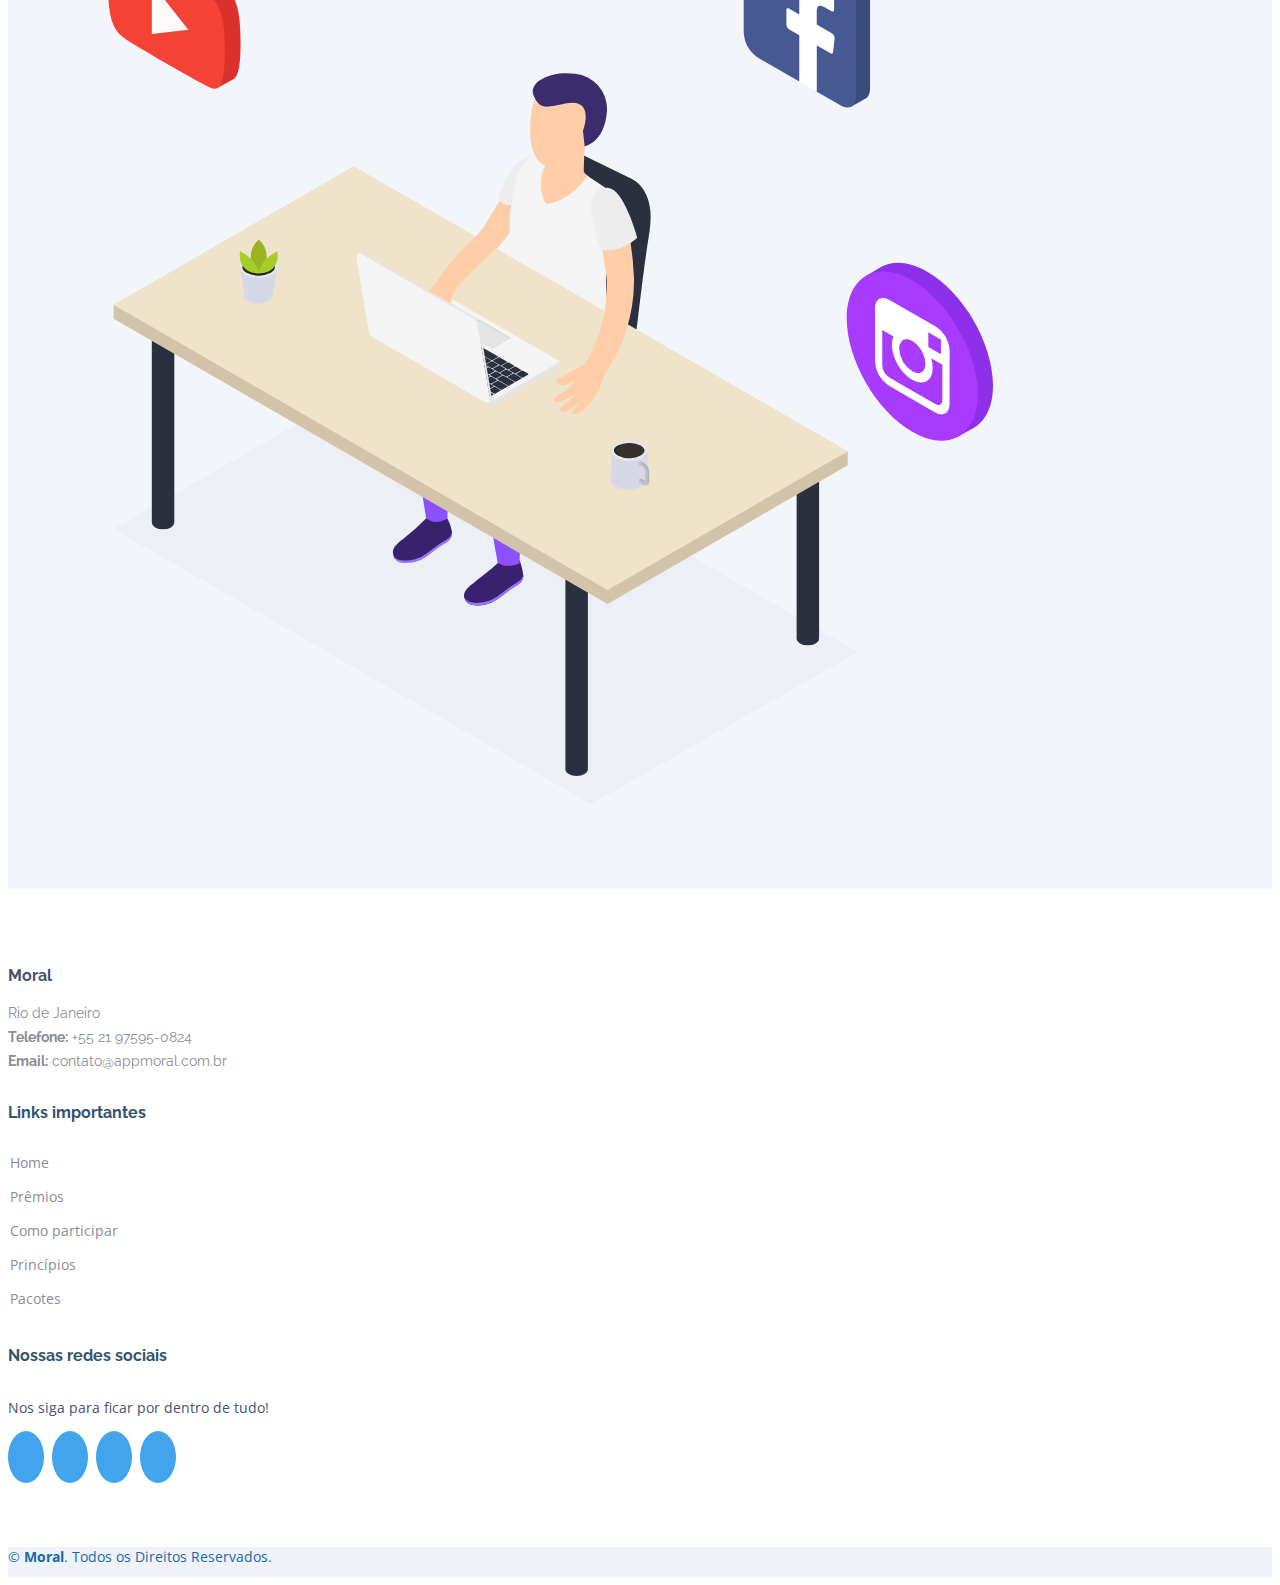
==== commit 6d892be5: "comentando seções sem dados; adição de endereço e telefone" ====
--- a/index.html
+++ b/index.html
@@ -59,7 +59,7 @@
           <li><a class="nav-link scrollto" href="#about-us">Princípios</a></li>
           <li><a class="nav-link scrollto" href="#pricing">Pacotes</a></li>
           <!-- <li><a class="nav-link scrollto" href="#testimonials">Depoimentos</a></li> -->
-          <li><a class="nav-link scrollto" href="#faq">FAQ</a></li>
+          <!-- <li><a class="nav-link scrollto" href="#faq">FAQ</a></li> -->
 
           <!--<li><a class="nav-link scrollto" href="#gallery">Gallery</a></li>-->
           <!--<li class="dropdown"><a href="#"><span>Drop Down</span> <i class="bi bi-chevron-down"></i></a>
@@ -611,7 +611,7 @@
     <!-- End testimonials Section -->
 
     <!-- ======= Frequently Asked Questions Section ======= -->
-    <section id="faq" class="faq section-bg">
+    <!-- <section id="faq" class="faq section-bg">
       <div class="container" data-aos="fade-up">
 
         <div class="section-title">
@@ -695,7 +695,8 @@
         </div>
 
       </div>
-    </section><!-- End Frequently Asked Questions Section -->
+    </section> -->
+    <!-- End Frequently Asked Questions Section -->
 
 
     <!-- ======= Gallery Section ======= -->
@@ -740,7 +741,7 @@
 
 
     <!-- ======= Contact Section ======= -->
-    <section id="contact" class="contact">
+    <section id="contact" class="contact section-bg">
       <div class="container" data-aos="fade-up">
 
         <div class="section-title">
@@ -757,22 +758,22 @@
               <div class="col-lg-6 info-row1">
                 <i class="bx bx-map"></i>
                 <h4>Endereço</h4>
-                <p>A108 Adam Street,<br>New York, NY 535022</p>
+                <p>Rio de Janeiro</p>
               </div>
               <div class="col-lg-6 info-row1">
                 <i class="bx bx-phone"></i>
                 <h4>Telefone</h4>
-                <p>+1 5589 55488 55<br>+1 5589 22548 64</p>
+                <p>+55 21 97595-0824</p>
               </div>
               <div class="col-lg-6 info-row2">
                 <i class="bx bx-envelope"></i>
                 <h4>Email</h4>
-                <p>contact@example.com<br>info@example.com</p>
+                <p>contato@appmoral.com.br</p>
               </div>
               <div class="col-lg-6 info-row2">
                 <i class="bx bx-time-five"></i>
                 <h4>Funcionamento</h4>
-                <p>Mon - Fri: 9AM to 5PM<br>Sunday: 9AM to 1PM</p>
+                <p>24h</p>
               </div>
             </div>
           </div>
@@ -837,11 +838,11 @@
           <div class="col-lg-3 col-md-6 footer-contact">
             <h3>Moral</h3>
             <p>
-              A108 Adam Street <br>
-              New York, NY 535022<br>
-              United States <br><br>
-              <strong>Telefone:</strong> +1 5589 55488 55<br>
-              <strong>Email:</strong> info@example.com<br>
+              Rio de Janeiro <br>
+              <!-- New York, NY 535022<br>
+              United States <br><br> -->
+              <strong>Telefone:</strong> +55 21 97595-0824<br>
+              <strong>Email:</strong> contato@appmoral.com.br<br>
             </p>
           </div>
 
@@ -854,7 +855,7 @@
               <li><i class="bx bx-chevron-right"></i> <a href="#about-us">Princípios</a></li>
               <li><i class="bx bx-chevron-right"></i> <a href="#pricing">Pacotes</a></li>
               <!-- <li><i class="bx bx-chevron-right"></i> <a href="#testimonials">Depoimentos</a></li> -->
-              <li><i class="bx bx-chevron-right"></i> <a href="#">FAQ</a></li>
+              <!-- <li><i class="bx bx-chevron-right"></i> <a href="#">FAQ</a></li> -->
             </ul>
           </div>
 
--- a/assets/css/style.css
+++ b/assets/css/style.css
@@ -14,7 +14,7 @@
 }
 
 a {
-  color: rgb(68, 99, 151) ;
+  color: rgb(68, 99, 151);
   text-decoration: none;
 }
 
@@ -23,7 +23,12 @@
   text-decoration: none;
 }
 
-h1, h2, h3, h4, h5, h6 {
+h1,
+h2,
+h3,
+h4,
+h5,
+h6 {
   font-family: "Raleway", sans-serif;
 }
 
@@ -37,7 +42,7 @@
   right: 15px;
   bottom: 15px;
   z-index: 996;
-  background: #126fb6  ;
+  background: #126fb6;
   width: 40px;
   height: 40px;
   border-radius: 50px;
@@ -97,8 +102,9 @@
   letter-spacing: 2px;
 }
 
-#header .logo h1 a, #header .logo h1 a:hover {
-  color: #1586DC ;
+#header .logo h1 a,
+#header .logo h1 a:hover {
+  color: #1586DC;
   text-decoration: none;
 }
 
@@ -129,30 +135,35 @@
   position: relative;
 }
 
-.navbar a, .navbar a:focus {
+.navbar a,
+.navbar a:focus {
   display: flex;
   align-items: center;
   justify-content: space-between;
   padding: 10px 0 10px 30px;
   font-family: "Raleway", sans-serif;
   font-size: 15px;
-  color: #1163a1dc   ;
+  color: #1163a1dc;
   white-space: nowrap;
   transition: 0.3s;
 }
 
-.navbar a i, .navbar a:focus i {
+.navbar a i,
+.navbar a:focus i {
   font-size: 12px;
   line-height: 0;
   margin-left: 5px;
 }
 
-.navbar a:hover, .navbar .active, .navbar .active:focus, .navbar li:hover > a {
-  color: #6bacdd  ;
+.navbar a:hover,
+.navbar .active,
+.navbar .active:focus,
+.navbar li:hover>a {
+  color: #6bacdd;
 }
 
 .navbar .getstarted {
-  background: #1163a1dc ;
+  background: #1163a1dc;
   color: #fff;
   padding: 12px 25px;
   margin-left: 30px;
@@ -197,11 +208,13 @@
   font-size: 12px;
 }
 
-.navbar .dropdown ul a:hover, .navbar .dropdown ul .active:hover, .navbar .dropdown ul li:hover > a {
-  color: #1163a1dc ;
-}
-
-.navbar .dropdown:hover > ul {
+.navbar .dropdown ul a:hover,
+.navbar .dropdown ul .active:hover,
+.navbar .dropdown ul li:hover>a {
+  color: #1163a1dc;
+}
+
+.navbar .dropdown:hover>ul {
   opacity: 1;
   top: 100%;
   visibility: visible;
@@ -213,7 +226,7 @@
   visibility: hidden;
 }
 
-.navbar .dropdown .dropdown:hover > ul {
+.navbar .dropdown .dropdown:hover>ul {
   opacity: 1;
   top: 0;
   left: 100%;
@@ -224,7 +237,8 @@
   .navbar .dropdown .dropdown ul {
     left: -90%;
   }
-  .navbar .dropdown .dropdown:hover > ul {
+
+  .navbar .dropdown .dropdown:hover>ul {
     left: -100%;
   }
 }
@@ -233,7 +247,7 @@
 * Mobile Navigation 
 */
 .mobile-nav-toggle {
-  color: #1162A1 ;
+  color: #1162A1;
   font-size: 28px;
   cursor: pointer;
   display: none;
@@ -249,6 +263,7 @@
   .mobile-nav-toggle {
     display: block;
   }
+
   .navbar ul {
     display: none;
   }
@@ -289,11 +304,13 @@
 .navbar-mobile a {
   padding: 10px 20px;
   font-size: 15px;
-  color: #1162A1 ;
-}
-
-.navbar-mobile a:hover, .navbar-mobile .active, .navbar-mobile li:hover > a {
-  color: #5992bd  ;
+  color: #1162A1;
+}
+
+.navbar-mobile a:hover,
+.navbar-mobile .active,
+.navbar-mobile li:hover>a {
+  color: #5992bd;
 }
 
 .navbar-mobile .getstarted {
@@ -324,11 +341,13 @@
   font-size: 12px;
 }
 
-.navbar-mobile .dropdown ul a:hover, .navbar-mobile .dropdown ul .active:hover, .navbar-mobile .dropdown ul li:hover > a {
-  color: #1162A1 ;
-}
-
-.navbar-mobile .dropdown > .dropdown-active {
+.navbar-mobile .dropdown ul a:hover,
+.navbar-mobile .dropdown ul .active:hover,
+.navbar-mobile .dropdown ul li:hover>a {
+  color: #1162A1;
+}
+
+.navbar-mobile .dropdown>.dropdown-active {
   display: block;
 }
 
@@ -359,7 +378,7 @@
   font-size: 48px;
   font-weight: 500;
   line-height: 56px;
-  color: #43A4EE ;
+  color: #43A4EE;
   font-family: "Poppins", sans-serif;
 }
 
@@ -383,12 +402,13 @@
 }
 
 #hero .download-btn:hover {
-  background: #43A4EE ;
+  background: #43A4EE;
 }
 
 #hero .hero-img img {
   width: 75%;
 }
+
 #hero .download-btn i {
   font-size: 20px;
   position: absolute;
@@ -396,7 +416,7 @@
   top: 8.5px;
 }
 
-#hero .download-btn + .download-btn {
+#hero .download-btn+.download-btn {
   margin-left: 20px;
 }
 
@@ -404,12 +424,15 @@
   #hero {
     text-align: center;
   }
-  #hero .download-btn + .download-btn {
+
+  #hero .download-btn+.download-btn {
     margin: 0 10px;
   }
+
   #hero .hero-img {
     text-align: center;
   }
+
   #hero .hero-img img {
     width: 60%;
   }
@@ -420,11 +443,13 @@
     font-size: 28px;
     line-height: 36px;
   }
+
   #hero h2 {
     font-size: 18px;
     line-height: 24px;
     margin-bottom: 30px;
   }
+
   #hero .hero-img img {
     width: 70%;
   }
@@ -470,7 +495,7 @@
   font-weight: 400;
   margin-bottom: 20px;
   padding-bottom: 0;
-  color: #43A4EE ;
+  color: #43A4EE;
   font-family: "Poppins", sans-serif;
 }
 
@@ -501,11 +526,11 @@
   font-size: 14px;
 }
 
-.breadcrumbs ol li + li {
+.breadcrumbs ol li+li {
   padding-left: 10px;
 }
 
-.breadcrumbs ol li + li::before {
+.breadcrumbs ol li+li::before {
   display: inline-block;
   padding-right: 10px;
   color: #6c757d;
@@ -516,9 +541,11 @@
   .breadcrumbs .d-flex {
     display: block !important;
   }
+
   .breadcrumbs ol {
     display: block;
   }
+
   .breadcrumbs ol li {
     display: inline-block;
   }
@@ -534,6 +561,7 @@
   padding: 80px 20px;
   transition: all ease-in-out 0.3s;
 }
+
 .services .icon-box .icon {
   margin: 0 auto;
   width: 64px;
@@ -549,10 +577,12 @@
   position: relative;
   z-index: 2;
 }
+
 .services .icon-box .icon i {
   color: #fff;
   font-size: 28px;
 }
+
 .services .icon-box .icon::before {
   position: absolute;
   content: "";
@@ -566,33 +596,42 @@
   transform: translateZ(-1px);
   z-index: 1;
 }
+
 .services .icon-box h4 {
   font-weight: 700;
   margin-bottom: 15px;
   font-size: 24px;
 }
+
 .services .icon-box h4 a {
   color: #0b2341;
 }
+
 .services .icon-box p {
   line-height: 24px;
   font-size: 14px;
   margin-bottom: 0;
 }
+
 .services .icon-box:hover {
   background: #43A4EE;
   border-color: #43A4EE;
 }
+
 .services .icon-box:hover .icon {
   background: #fff;
 }
+
 .services .icon-box:hover .icon i {
   color: #43A4EE;
 }
+
 .services .icon-box:hover .icon::before {
   background: #2c7cb9b9;
 }
-.services .icon-box:hover h4 a, .services .icon-box:hover p {
+
+.services .icon-box:hover h4 a,
+.services .icon-box:hover p {
   color: #fff;
 }
 
@@ -619,7 +658,7 @@
 .features .content .icon-box i {
   font-size: 48px;
   float: left;
-  color: #43A4EE ;
+  color: #43A4EE;
 }
 
 .features .content .icon-box p {
@@ -636,6 +675,7 @@
   .features .image {
     text-align: center;
   }
+
   .features .image img {
     max-width: 80%;
   }
@@ -664,8 +704,8 @@
 
 .about-us .icon-box i {
   font-size: 48px;
-  color: #43A4EE ;
-  
+  color: #43A4EE;
+
 }
 
 .about-us .icon-box p {
@@ -787,7 +827,8 @@
   margin: 0;
 }
 
-.testimonials .testimonial-item .quote-icon-left, .testimonials .testimonial-item .quote-icon-right {
+.testimonials .testimonial-item .quote-icon-left,
+.testimonials .testimonial-item .quote-icon-right {
   color: #e8ecf5;
   font-size: 26px;
 }
@@ -820,11 +861,11 @@
   height: 12px;
   background-color: #fff;
   opacity: 1;
-  border: 1px solid #43A4EE ;
+  border: 1px solid #43A4EE;
 }
 
 .testimonials .swiper-pagination .swiper-pagination-bullet-active {
-  background-color: #43A4EE ;
+  background-color: #43A4EE;
 }
 
 /*--------------------------------------------------------------
@@ -839,6 +880,7 @@
   overflow: hidden;
   border: 2px solid #e9ecee;
 }
+
 .pricing h3 {
   font-weight: 400;
   padding: 20px 15px;
@@ -846,6 +888,7 @@
   font-weight: 400;
   color: #777777;
 }
+
 .pricing h4 {
   font-size: 36px;
   color: #009cea;
@@ -853,16 +896,19 @@
   font-family: "Poppins", sans-serif;
   margin-bottom: 20px;
 }
+
 .pricing h4 sup {
   font-size: 20px;
   top: -15px;
   left: -3px;
 }
+
 .pricing h4 span {
   color: #bababa;
   font-size: 16px;
   font-weight: 300;
 }
+
 .pricing ul {
   padding: 0;
   list-style: none;
@@ -871,22 +917,27 @@
   line-height: 20px;
   font-size: 14px;
 }
+
 .pricing ul li {
   padding-bottom: 16px;
 }
+
 .pricing ul i {
   color: #009cea;
   font-size: 18px;
   padding-right: 4px;
 }
+
 .pricing ul .na {
   color: #ccc;
   text-decoration: line-through;
 }
+
 .pricing .btn-wrap {
   padding: 20px 15px;
   text-align: center;
 }
+
 .pricing .btn-buy {
   background: #009cea;
   display: inline-block;
@@ -898,17 +949,25 @@
   font-weight: 600;
   text-transform: uppercase;
 }
+
 .pricing .featured {
   background: #009cea;
   border-color: #009cea;
 }
-.pricing .featured h3, .pricing .featured h4, .pricing .featured h4 span, .pricing .featured ul, .pricing .featured ul .na {
-  color: #fff;
-}
+
+.pricing .featured h3,
+.pricing .featured h4,
+.pricing .featured h4 span,
+.pricing .featured ul,
+.pricing .featured ul .na {
+  color: #fff;
+}
+
 .pricing .featured .btn-buy {
   background: #fff;
   color: #009cea;
 }
+
 .pricing .advanced {
   width: 200px;
   position: absolute;
@@ -934,7 +993,7 @@
   list-style: none;
 }
 
-.faq .accordion-list li + li {
+.faq .accordion-list li+li {
   margin-top: 15px;
 }
 
@@ -965,7 +1024,8 @@
   color: #b1c0df;
 }
 
-.faq .accordion-list .icon-show, .faq .accordion-list .icon-close {
+.faq .accordion-list .icon-show,
+.faq .accordion-list .icon-close {
   font-size: 24px;
   position: absolute;
   right: 0;
@@ -986,7 +1046,7 @@
 }
 
 .faq .accordion-list a.collapsed:hover {
-  color: #43A4EE ;
+  color: #43A4EE;
 }
 
 .faq .accordion-list a.collapsed .icon-show {
@@ -1012,10 +1072,10 @@
   color: #6A85B5;
   text-align: center;
   border: 1px solid #fff;
-  margin: 20px 0 0 0 ;
-}
-
-.contact .info-row2{
+  margin: 20px 0 0 0;
+}
+
+.contact .info-row2 {
   padding: 20px 40px;
   background: #f1f3f6;
   color: #6A85B5;
@@ -1081,7 +1141,7 @@
   font-weight: 600;
 }
 
-.contact .php-email-form .error-message br + br {
+.contact .php-email-form .error-message br+br {
   margin-top: 25px;
 }
 
@@ -1120,14 +1180,16 @@
   color: #8a8c95;
 }
 
-.contact .php-email-form input, .contact .php-email-form textarea {
+.contact .php-email-form input,
+.contact .php-email-form textarea {
   border-radius: 0;
   box-shadow: none;
   font-size: 14px;
 }
 
-.contact .php-email-form input:focus, .contact .php-email-form textarea:focus {
-  border-color: #43A4EE ;
+.contact .php-email-form input:focus,
+.contact .php-email-form textarea:focus {
+  border-color: #43A4EE;
 }
 
 .contact .php-email-form input {
@@ -1140,16 +1202,16 @@
 
 .contact .php-email-form button[type="submit"] {
   background: #fff;
-  border: 2px solid #43A4EE ;
+  border: 2px solid #43A4EE;
   padding: 10px 24px;
-  color: #43A4EE ;
+  color: #43A4EE;
   transition: 0.4s;
   border-radius: 50px;
   margin-top: 5px;
 }
 
 .contact .php-email-form button[type="submit"]:hover {
-  background: #43A4EE ;
+  background: #43A4EE;
   color: #fff;
 }
 
@@ -1169,6 +1231,7 @@
   0% {
     transform: rotate(0deg);
   }
+
   100% {
     transform: rotate(360deg);
   }
@@ -1178,6 +1241,7 @@
   0% {
     transform: rotate(0deg);
   }
+
   100% {
     transform: rotate(360deg);
   }
@@ -1316,13 +1380,13 @@
 
 #footer .footer-top .footer-links ul a:hover {
   text-decoration: none;
-  color: #43A4EE ;
+  color: #43A4EE;
 }
 
 #footer .footer-top .social-links a {
   font-size: 18px;
   display: inline-block;
-  background: #43A4EE ;
+  background: #43A4EE;
   color: #fff;
   line-height: 1;
   padding: 8px 0;
@@ -1354,9 +1418,11 @@
 }
 
 @media (max-width: 768px) {
-  #footer .copyright, #footer .credits {
+
+  #footer .copyright,
+  #footer .credits {
     float: none;
     text-align: center;
     padding: 5px 0;
   }
-}
+}